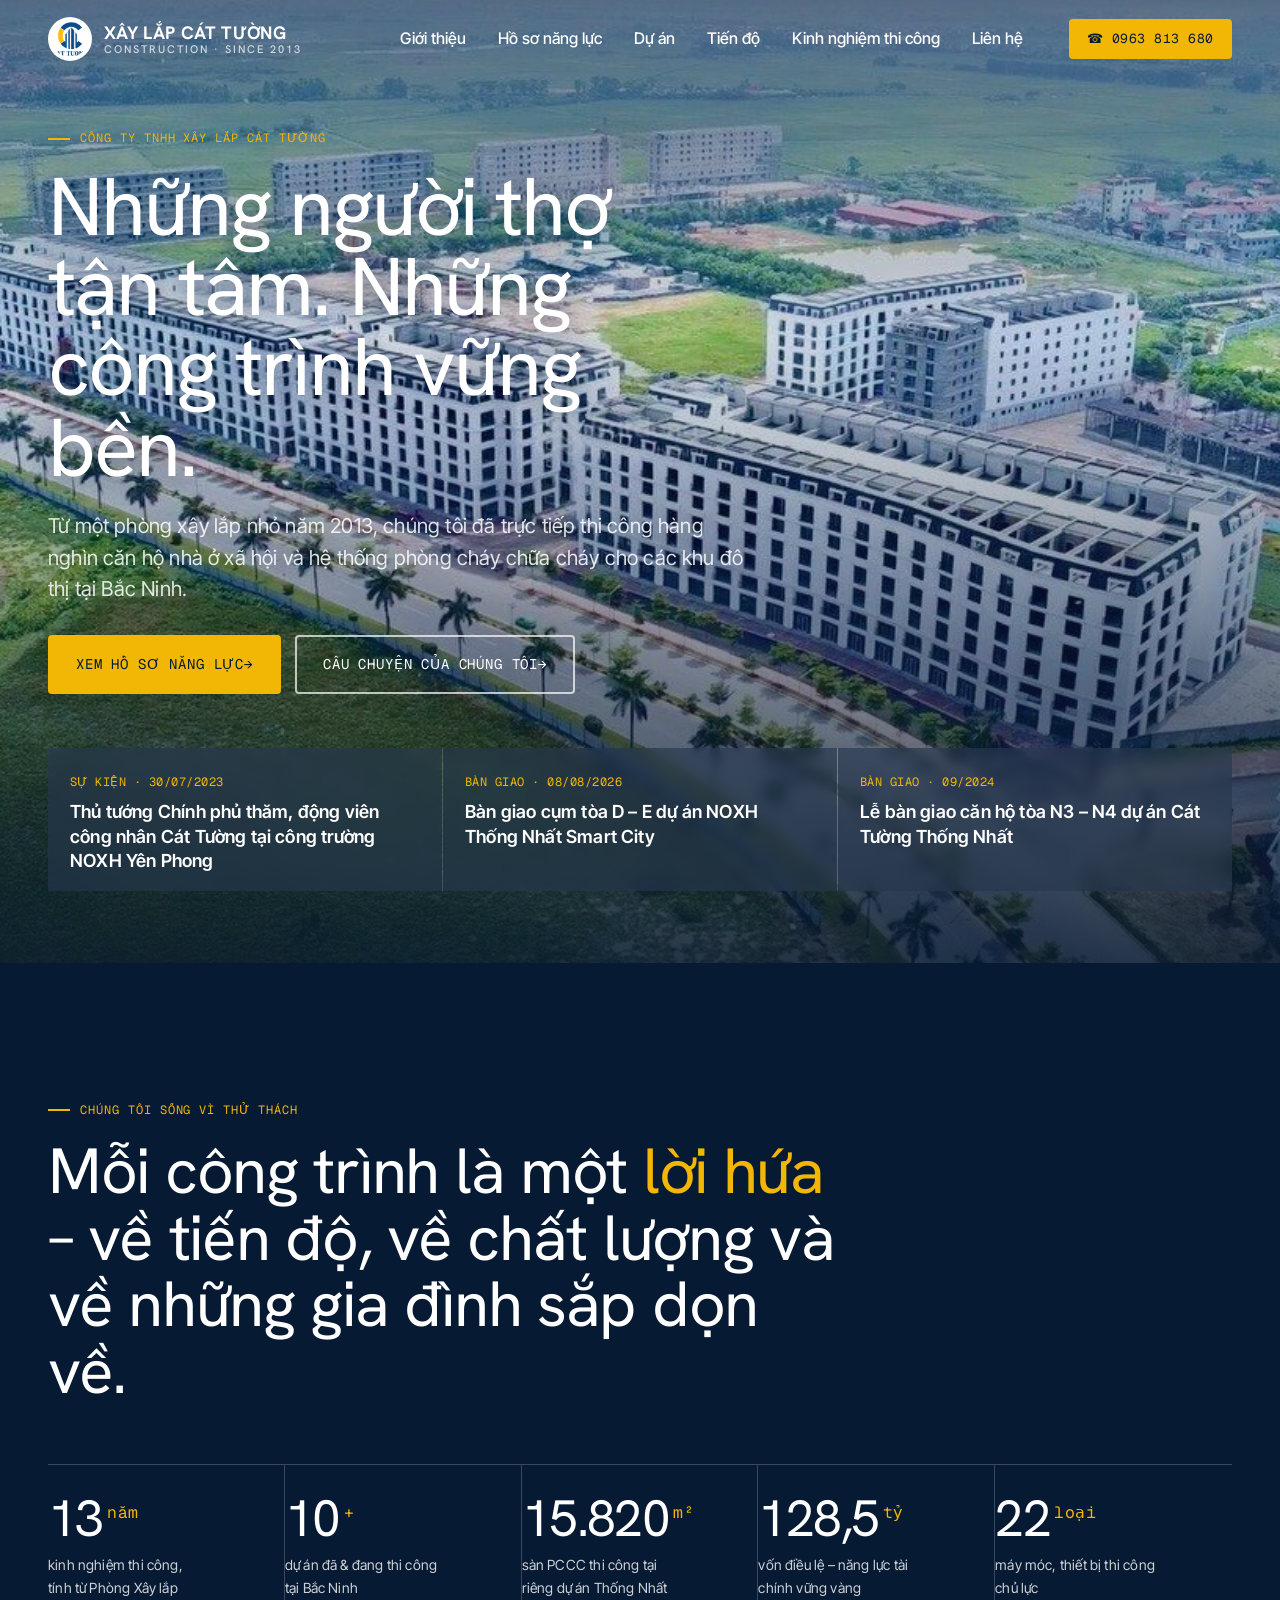
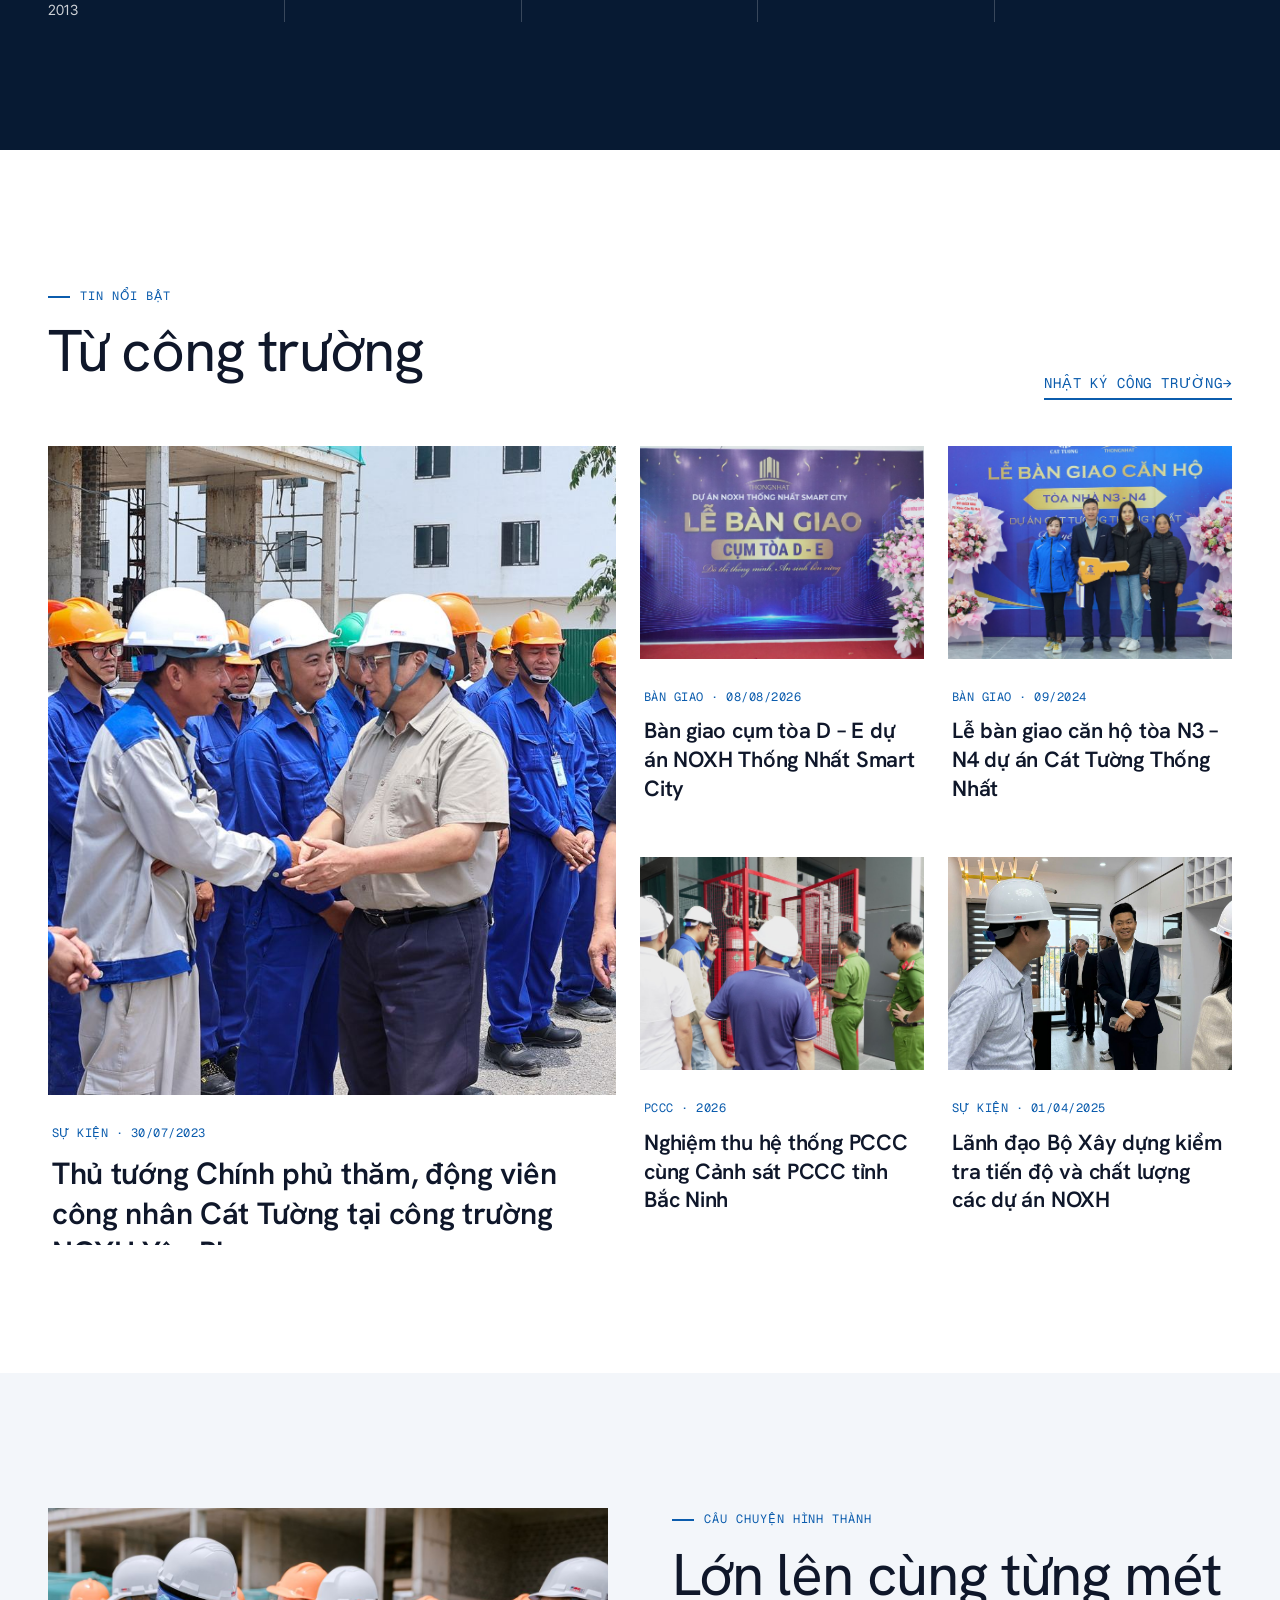
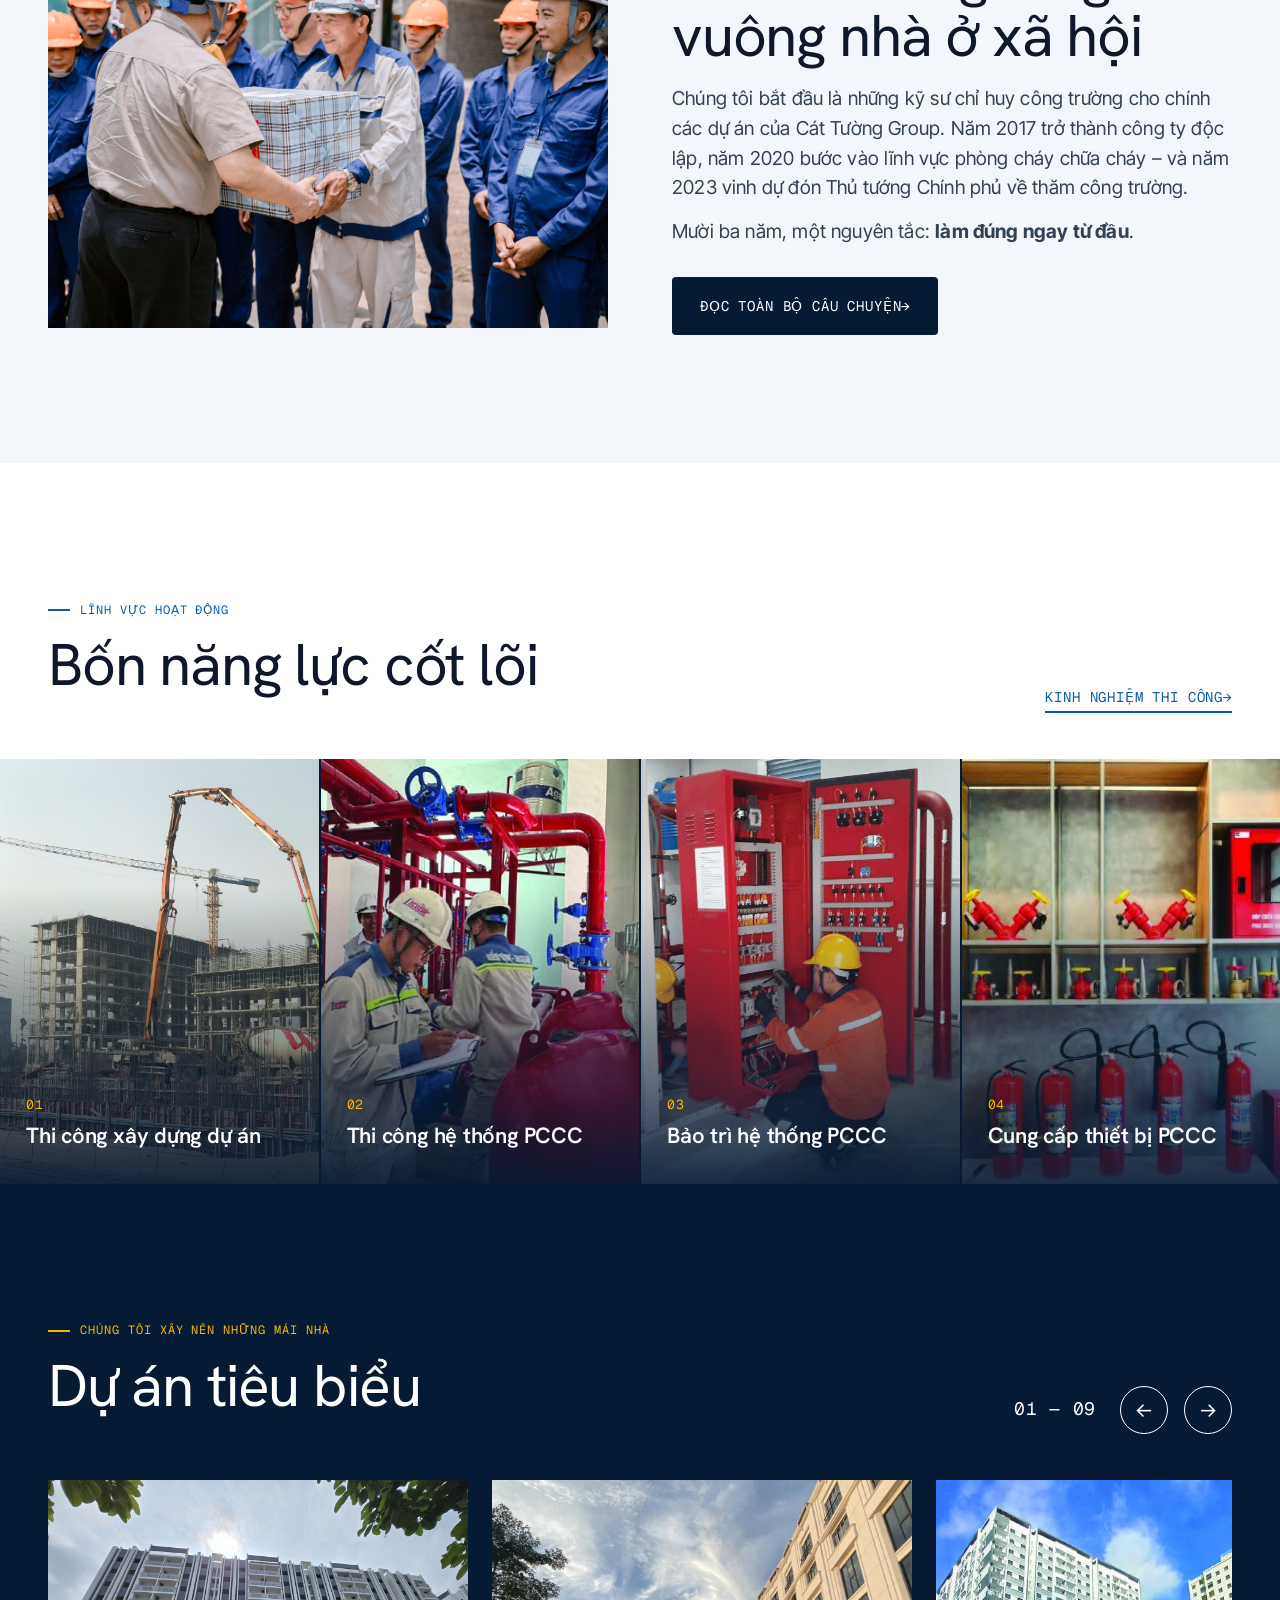
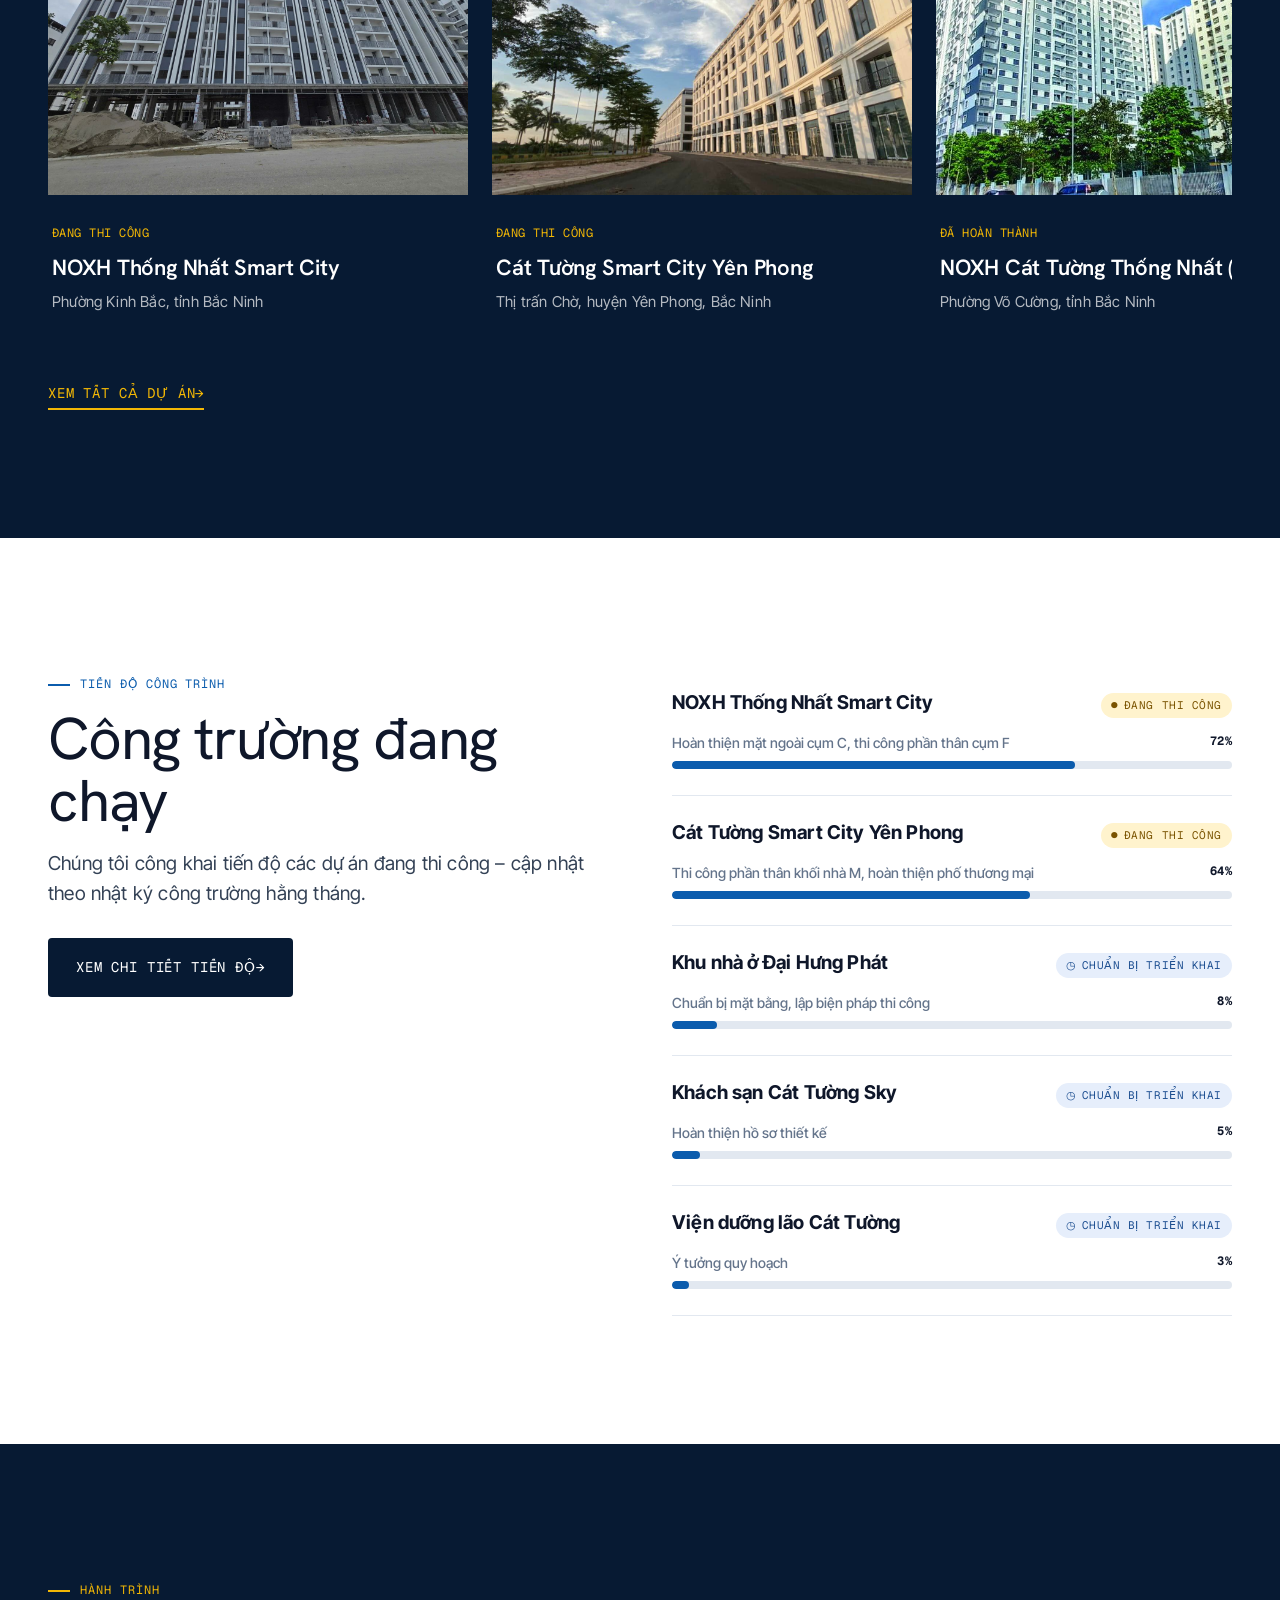
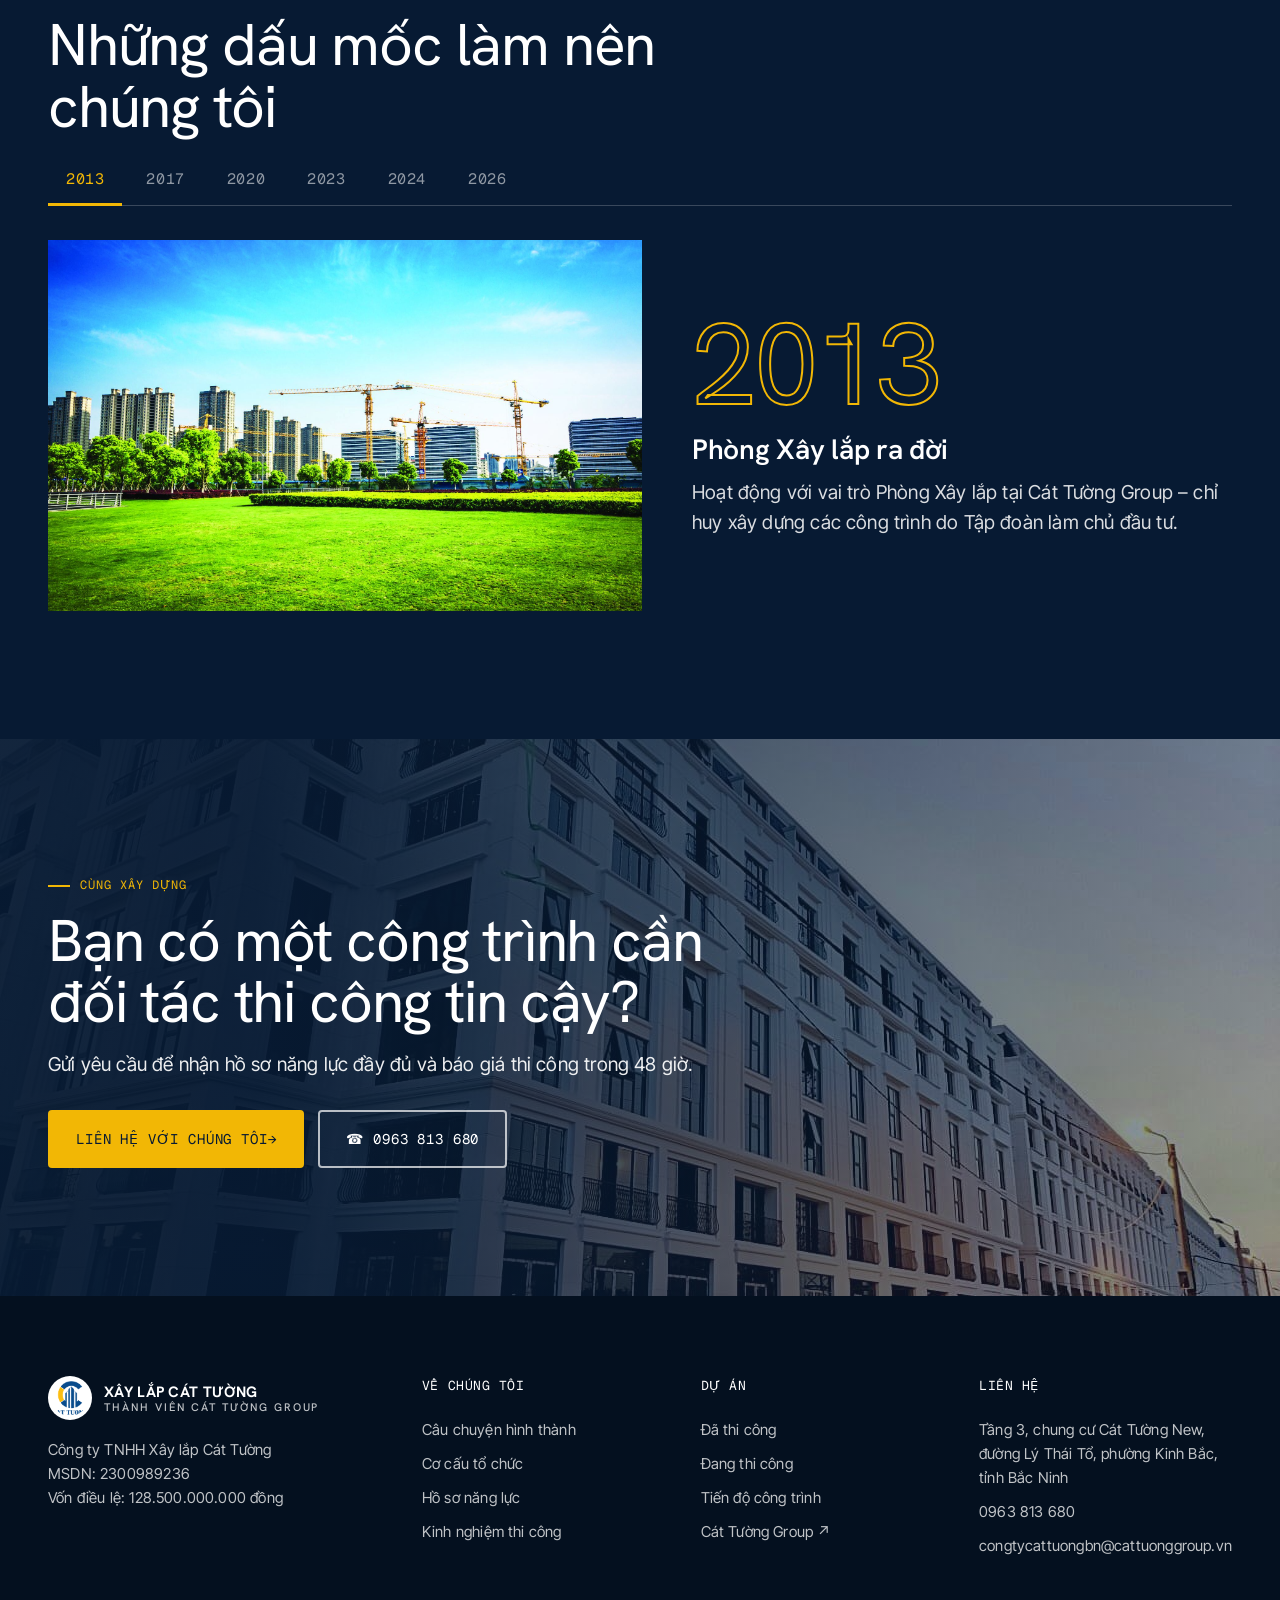
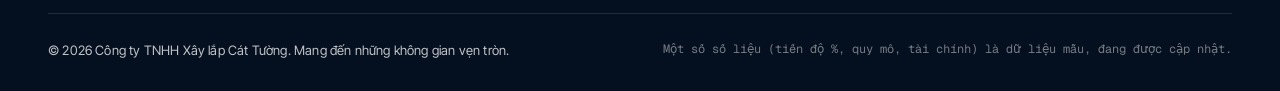
==== index.html @ c02927e8 "Đổi hệ chữ theo Bechtel: Hanken Grotesk (tiêu đề), Inter Tight (nội dung), Geist Mono (nhãn/nút) Co-" ====
<!doctype html>
<html lang="vi">
<head>
<meta charset="utf-8"><meta name="viewport" content="width=device-width,initial-scale=1">
<title>Xây lắp Cát Tường</title>
<meta name="description" content="Công ty TNHH Xây lắp Cát Tường – thi công xây dựng, lắp đặt và bảo trì hệ thống PCCC tại Bắc Ninh. Hồ sơ năng lực, dự án, tiến độ công trình.">
<link rel="icon" href="img/logo.png">
<link rel="preconnect" href="https://fonts.googleapis.com"><link rel="preconnect" href="https://fonts.gstatic.com" crossorigin>
<link href="https://fonts.googleapis.com/css2?family=Hanken+Grotesk:wght@400;500;600;700&family=Inter+Tight:ital,wght@0,400;0,500;0,600;0,700;1,400&family=Geist+Mono:wght@400;500&display=swap" rel="stylesheet">
<link rel="stylesheet" href="assets/style.css">
</head>
<body data-page="home">
<main id="main">

<!-- HERO -->
<section class="hero">
  <div class="hero-bg"><img src="img/hero.jpg" alt="Toàn cảnh dự án Cát Tường Smart City nhìn từ trên cao"></div>
  <div class="wrap hero-in">
    <span class="eyebrow">Công ty TNHH Xây lắp Cát Tường</span>
    <h1>Những người thợ tận tâm. Những công trình vững bền.</h1>
    <p class="lead">Từ một phòng xây lắp nhỏ năm 2013, chúng tôi đã trực tiếp thi công hàng nghìn căn hộ nhà ở xã hội và hệ thống phòng cháy chữa cháy cho các khu đô thị tại Bắc Ninh.</p>
    <div class="btns"><a class="btn btn-p" href="nang-luc.html"><span class="arrow">Xem hồ sơ năng lực</span></a><a class="btn btn-o" href="gioi-thieu.html#cau-chuyen"><span class="arrow">Câu chuyện của chúng tôi</span></a></div>
    <div class="hero-news" id="heroNews"></div>
  </div>
</section>

<!-- STATEMENT + STATS -->
<section class="sec dark">
  <div class="wrap">
    <span class="eyebrow">Chúng tôi sống vì thử thách</span>
    <p class="statement rv" style="margin-top:18px">Mỗi công trình là một <em>lời hứa</em> – về tiến độ, về chất lượng và về những gia đình sắp dọn về.</p>
    <div class="stats rv">
      <div class="stat"><b><span data-count="13">0</span><sup>năm</sup></b><span>kinh nghiệm thi công, tính từ Phòng Xây lắp 2013</span></div>
      <div class="stat"><b><span data-count="10">0</span><sup>+</sup></b><span>dự án đã & đang thi công tại Bắc Ninh</span></div>
      <div class="stat"><b><span data-count="15820">0</span><sup>m²</sup></b><span>sàn PCCC thi công tại riêng dự án Thống Nhất</span></div>
      <div class="stat"><b><span data-count="128.5">0</span><sup>tỷ</sup></b><span>vốn điều lệ – năng lực tài chính vững vàng</span></div>
      <div class="stat"><b><span data-count="22">0</span><sup>loại</sup></b><span>máy móc, thiết bị thi công chủ lực</span></div>
    </div>
  </div>
</section>

<!-- FEATURED POSTS -->
<section class="sec">
  <div class="wrap">
    <div class="sec-head"><div><span class="eyebrow" style="color:var(--blue)">Tin nổi bật</span><h2 class="h2">Từ công trường</h2></div><a class="link" href="tien-do.html#nhat-ky"><span class="arrow">Nhật ký công trường</span></a></div>
    <div class="posts" id="posts"></div>
  </div>
</section>

<!-- STORY TEASER -->
<section class="sec soft">
  <div class="wrap grid2">
    <div class="rv"><img src="img/ttg-2.jpg" alt="Thủ tướng Chính phủ tặng quà công nhân Cát Tường tại công trường Yên Phong" style="aspect-ratio:4/3;object-fit:cover;width:100%"></div>
    <div class="rv">
      <span class="eyebrow" style="color:var(--blue)">Câu chuyện hình thành</span>
      <h2 class="h2">Lớn lên cùng từng mét vuông nhà ở xã hội</h2>
      <p class="lead">Chúng tôi bắt đầu là những kỹ sư chỉ huy công trường cho chính các dự án của Cát Tường Group. Năm 2017 trở thành công ty độc lập, năm 2020 bước vào lĩnh vực phòng cháy chữa cháy – và năm 2023 vinh dự đón Thủ tướng Chính phủ về thăm công trường.</p>
      <p class="lead" style="margin-top:14px">Mười ba năm, một nguyên tắc: <b>làm đúng ngay từ đầu</b>.</p>
      <div class="btns"><a class="btn btn-d" href="gioi-thieu.html#cau-chuyen"><span class="arrow">Đọc toàn bộ câu chuyện</span></a></div>
    </div>
  </div>
</section>

<!-- SERVICES -->
<section class="sec" style="padding-bottom:0">
  <div class="wrap"><div class="sec-head"><div><span class="eyebrow" style="color:var(--blue)">Lĩnh vực hoạt động</span><h2 class="h2">Bốn năng lực cốt lõi</h2></div><a class="link" href="kinh-nghiem.html#linh-vuc"><span class="arrow">Kinh nghiệm thi công</span></a></div></div>
  <div class="tiles">
    <a class="tile" href="kinh-nghiem.html#linh-vuc"><img src="img/yp-ct1.jpg" alt="" loading="lazy"><div class="t"><span class="n">01</span><h3>Thi công xây dựng dự án</h3><p>Chung cư cao tầng, nhà ở xã hội, nhà liền kề, shophouse, hạ tầng kỹ thuật khu đô thị.</p></div></a>
    <a class="tile" href="kinh-nghiem.html#linh-vuc"><img src="img/pccc-bom.jpg" alt="" loading="lazy"><div class="t"><span class="n">02</span><h3>Thi công hệ thống PCCC</h3><p>Thiết kế, thẩm duyệt, thi công trạm bơm, sprinkler, báo cháy, sơn chống cháy.</p></div></a>
    <a class="tile" href="kinh-nghiem.html#linh-vuc"><img src="img/pccc-tu.jpg" alt="" loading="lazy"><div class="t"><span class="n">03</span><h3>Bảo trì hệ thống PCCC</h3><p>Bảo trì, bảo dưỡng định kỳ cho chung cư, khách sạn, hộ dân – lập biên bản sau mỗi lần kiểm tra.</p></div></a>
    <a class="tile" href="kinh-nghiem.html#linh-vuc"><img src="img/pccc-thiet-bi.jpg" alt="" loading="lazy"><div class="t"><span class="n">04</span><h3>Cung cấp thiết bị PCCC</h3><p>Bình chữa cháy, tủ vách tường, đầu báo, van, máy bơm – chính hãng, đủ kiểm định.</p></div></a>
  </div>
</section>

<!-- FEATURED PROJECTS -->
<section class="sec dark">
  <div class="wrap car">
    <div class="sec-head"><div><span class="eyebrow">Chúng tôi xây nên những mái nhà</span><h2 class="h2">Dự án tiêu biểu</h2></div>
      <div class="car-ctl"><span class="car-count"></span><button class="pv" aria-label="Trước">←</button><button class="nx" aria-label="Sau">→</button></div></div>
    <div class="car-track" id="featured"></div>
    <div style="margin-top:36px"><a class="link" href="du-an.html"><span class="arrow">Xem tất cả dự án</span></a></div>
  </div>
</section>

<!-- PROGRESS -->
<section class="sec">
  <div class="wrap grid2" style="align-items:start">
    <div class="rv">
      <span class="eyebrow" style="color:var(--blue)">Tiến độ công trình</span>
      <h2 class="h2">Công trường đang chạy</h2>
      <p class="lead">Chúng tôi công khai tiến độ các dự án đang thi công – cập nhật theo nhật ký công trường hằng tháng.</p>
      <div class="btns"><a class="btn btn-d" href="tien-do.html"><span class="arrow">Xem chi tiết tiến độ</span></a></div>
    </div>
    <div id="runList"></div>
  </div>
</section>

<!-- LEGACY TIMELINE -->
<section class="sec dark" data-tabs>
  <div class="wrap">
    <span class="eyebrow">Hành trình</span>
    <h2 class="h2">Những dấu mốc làm nên chúng tôi</h2>
    <div class="tl-years" role="tablist">
      <button class="on">2013</button><button>2017</button><button>2020</button><button>2023</button><button>2024</button><button>2026</button>
    </div>
    <div class="tl-pane on"><img src="img/hero-crane.jpg" alt="" loading="lazy"><div><div class="yr">2013</div><h3 class="h3" style="margin-top:16px">Phòng Xây lắp ra đời</h3><p class="lead">Hoạt động với vai trò Phòng Xây lắp tại Cát Tường Group – chỉ huy xây dựng các công trình do Tập đoàn làm chủ đầu tư.</p></div></div>
    <div class="tl-pane"><img src="img/new-pc.jpg" alt="" loading="lazy"><div><div class="yr">2017</div><h3 class="h3" style="margin-top:16px">Thành lập Công ty TNHH Xây lắp Cát Tường</h3><p class="lead">Trở thành pháp nhân độc lập, hoạt động mạnh mẽ trong lĩnh vực thi công, xây lắp trên địa bàn tỉnh Bắc Ninh. Công trình đầu tay: Cát Tường New.</p></div></div>
    <div class="tl-pane"><img src="img/pccc-bom2.jpg" alt="" loading="lazy"><div><div class="yr">2020</div><h3 class="h3" style="margin-top:16px">Bước vào lĩnh vực PCCC</h3><p class="lead">Chính thức thi công, lắp đặt, bảo trì hệ thống PCCC và kinh doanh thiết bị với phương châm "Đảm bảo thi công kết nối đồng bộ và đồng hành cùng khách hàng trong mọi tình huống".</p></div></div>
    <div class="tl-pane"><img src="img/ttg-1.jpg" alt="" loading="lazy"><div><div class="yr">2023</div><h3 class="h3" style="margin-top:16px">Đón Thủ tướng về thăm công trường</h3><p class="lead">Ngày 30/7/2023, Thủ tướng Phạm Minh Chính thăm dự án NOXH Cát Tường Smart City và động viên đội ngũ công nhân. Công ty tập trung nguồn lực nâng cao chất lượng thi công, bảo trì PCCC.</p></div></div>
    <div class="tl-pane"><img src="img/tn-bg.jpg" alt="" loading="lazy"><div><div class="yr">2024</div><h3 class="h3" style="margin-top:16px">Bàn giao Cát Tường Thống Nhất</h3><p class="lead">Hoàn thành 15.820 m² hệ thống PCCC, bàn giao căn hộ tòa N3 – N4 và đón Thủ tướng thăm các gia đình nhận nhà ngày 22/9/2024.</p></div></div>
    <div class="tl-pane"><img src="img/tns-bg.jpg" alt="" loading="lazy"><div><div class="yr">2026</div><h3 class="h3" style="margin-top:16px">Thống Nhất Smart City về đích cụm D – E</h3><p class="lead">Bàn giao cụm tòa D – E ngày 08/08/2026, đồng thời triển khai các dự án mới: Đại Hưng Phát, Cát Tường Sky.</p></div></div>
  </div>
</section>

<!-- CTA -->
<section class="sec cta-band">
  <img src="img/hero-dusk.jpg" alt="" loading="lazy">
  <div class="wrap">
    <span class="eyebrow">Cùng xây dựng</span>
    <h2 class="h2">Bạn có một công trình cần đối tác thi công tin cậy?</h2>
    <p class="lead">Gửi yêu cầu để nhận hồ sơ năng lực đầy đủ và báo giá thi công trong 48 giờ.</p>
    <div class="btns"><a class="btn btn-p" href="lien-he.html"><span class="arrow">Liên hệ với chúng tôi</span></a><a class="btn btn-o" href="tel:0963813680">☎ 0963 813 680</a></div>
  </div>
</section>
</main>

<script src="assets/data.js"></script>
<script src="assets/app.js"></script>
<script>
const {projects,news}=CT, I=ctImg;
document.getElementById('heroNews').innerHTML=news.slice(0,3).map(n=>`<a href="tien-do.html#nhat-ky"><small>${n.tag} · ${n.date}</small><span>${n.title}</span></a>`).join('');
document.getElementById('posts').innerHTML=news.map(n=>`<a class="card rv" href="tien-do.html#nhat-ky"><div class="ph"><img src="${I(n.img)}" alt="" loading="lazy"></div><div class="bd"><small>${n.tag} · ${n.date}</small><h3>${n.title}</h3></div></a>`).join('');
document.getElementById('featured').innerHTML=projects.slice(0,9).map(p=>{const[c,t]=ctStatus(p.status);return `<a class="card" href="du-an-chi-tiet.html?id=${p.id}"><div class="ph"><img src="${I(p.cover)}" alt="${p.name}" loading="lazy"></div><div class="bd"><small>${t}</small><h3>${p.name}</h3><p>${p.location}</p></div></a>`}).join('');
document.getElementById('runList').innerHTML=projects.filter(p=>p.status!=='done').map(p=>`<div class="rv" style="padding:22px 0;border-bottom:1px solid var(--line)"><div style="display:flex;justify-content:space-between;gap:12px;align-items:baseline"><a href="du-an-chi-tiet.html?id=${p.id}" style="font-weight:700;font-size:19px">${p.name}</a><span class="tag ${ctStatus(p.status)[0]}">${ctStatus(p.status)[1]}</span></div><div class="prog"><div class="prog-top"><span style="color:var(--muted);font-weight:500">${p.phase}</span><b>${p.progress}%</b></div><div class="bar"><i data-w="${p.progress}"></i></div></div></div>`).join('');
ctObserve();
// carousel built after data injected
document.querySelectorAll('.car').forEach(car=>car.querySelector('.car-track').dispatchEvent(new Event('scroll')));
</script>
</body>
</html>
---- assets/style.css ----
/* Cát Tường Xây lắp — giao diện tham khảo bố cục Bechtel */
:root{
  --navy:#071a33;--navy-2:#0c2a52;--blue:#0b5cad;--sky:#1d9bd1;--accent:#f2b705;
  --ink:#0f172a;--ink-2:#334155;--muted:#64748b;--line:#e2e8f0;--paper:#ffffff;--soft:#f3f6fa;
  --radius:4px;--max:1280px;--gut:clamp(16px,4vw,48px);
  --font:'Inter Tight',ui-sans-serif,system-ui,sans-serif;
  --f-head:'Hanken Grotesk',ui-sans-serif,system-ui,sans-serif;
  --f-mono:'Geist Mono',ui-monospace,SFMono-Regular,Menlo,Consolas,monospace;
}
*{box-sizing:border-box;margin:0;padding:0}
html{scroll-behavior:smooth}
body{font-family:var(--font);color:var(--ink);background:var(--paper);line-height:1.6;font-size:17px;-webkit-font-smoothing:antialiased;overflow-x:hidden}
img{max-width:100%;display:block}
a{color:inherit;text-decoration:none}
button{font:inherit;cursor:pointer;border:0;background:none;color:inherit}
.wrap{max-width:var(--max);margin:0 auto;padding:0 var(--gut)}
.skip{position:absolute;left:-999px;top:8px;background:var(--accent);padding:8px 14px;z-index:999}
.skip:focus{left:8px}

/* ---------- header ---------- */
.hdr{position:fixed;inset:0 0 auto 0;z-index:100;transition:background .3s,box-shadow .3s;color:#fff}
.hdr.solid,.hdr.light{background:var(--navy);box-shadow:0 2px 20px rgba(0,0,0,.25)}
.hdr-in{display:flex;align-items:center;gap:32px;height:78px}
.brand{display:flex;align-items:center;gap:12px;font-weight:800;letter-spacing:.02em;line-height:1.1}
.brand img{width:44px;height:44px;object-fit:contain;background:#fff;border-radius:50%;padding:4px}
.brand small{display:block;font-weight:500;font-size:11px;letter-spacing:.18em;opacity:.75;text-transform:uppercase}
.nav{display:flex;gap:4px;margin-left:auto;align-items:center}
.nav>li{list-style:none;position:relative}
.nav>li>a{display:block;padding:26px 14px;font-weight:600;font-size:15px;position:relative}
.nav>li>a::after{content:"";position:absolute;left:14px;right:14px;bottom:20px;height:2px;background:var(--accent);transform:scaleX(0);transition:transform .25s;transform-origin:left}
.nav>li:hover>a::after,.nav>li>a.on::after{transform:scaleX(1)}
.mega{position:absolute;top:100%;left:50%;transform:translateX(-50%) translateY(8px);width:560px;background:#fff;color:var(--ink);display:grid;grid-template-columns:200px 1fr;opacity:0;visibility:hidden;transition:.25s;box-shadow:0 20px 50px rgba(0,0,0,.25)}
.nav>li:hover .mega,.nav>li:focus-within .mega{opacity:1;visibility:visible;transform:translateX(-50%)}
.mega img{width:100%;height:100%;object-fit:cover;min-height:220px}
.mega ul{list-style:none;padding:22px 26px}
.mega li a{display:block;padding:8px 0;border-bottom:1px solid var(--line);font-size:15px;font-weight:500}
.mega li a:hover{color:var(--blue);padding-left:6px;transition:.2s}
.mega h4{font-size:12px;letter-spacing:.14em;text-transform:uppercase;color:var(--muted);margin-bottom:6px}
.hdr .cta{background:var(--accent);color:var(--navy);padding:10px 18px;font-weight:700;font-size:14px;border-radius:var(--radius)}
.burger{display:none;margin-left:auto;width:44px;height:44px;position:relative}
.burger span{position:absolute;left:10px;right:10px;height:2px;background:#fff;transition:.3s}
.burger span:nth-child(1){top:15px}.burger span:nth-child(2){top:21px}.burger span:nth-child(3){top:27px}
.menu-open .burger span:nth-child(1){top:21px;transform:rotate(45deg)}
.menu-open .burger span:nth-child(2){opacity:0}
.menu-open .burger span:nth-child(3){top:21px;transform:rotate(-45deg)}
@media (max-width:1040px){
  .burger{display:block}.hdr .cta{display:none}
  .nav{position:fixed;inset:78px 0 0 0;background:var(--navy);flex-direction:column;align-items:stretch;padding:12px var(--gut) 40px;overflow:auto;transform:translateX(100%);transition:transform .35s}
  .menu-open .nav{transform:none}
  .nav>li>a{padding:16px 0;font-size:20px;border-bottom:1px solid rgba(255,255,255,.12)}
  .nav>li>a::after{display:none}
  .mega{display:none}
}

/* ---------- hero ---------- */
.hero{position:relative;min-height:100svh;color:#fff;display:flex;align-items:flex-end;overflow:hidden;background:var(--navy)}
.hero-bg{position:absolute;inset:0}
.hero-bg img{width:100%;height:100%;object-fit:cover;animation:kb 26s ease-in-out infinite alternate}
@keyframes kb{from{transform:scale(1.02)}to{transform:scale(1.14) translate(-1.5%,-1%)}}
.hero::before{content:"";position:absolute;inset:0;z-index:1;background:linear-gradient(180deg,rgba(7,26,51,.55) 0%,rgba(7,26,51,.1) 35%,rgba(7,26,51,.85) 100%)}
@media (max-width:820px){.hero::before{background:linear-gradient(180deg,rgba(7,26,51,.7),rgba(7,26,51,.75) 40%,rgba(7,26,51,.95))}.cta-band::before{background:rgba(7,26,51,.85)}}
.hero-in{position:relative;z-index:2;padding-bottom:clamp(40px,8vh,90px);width:100%}
.eyebrow{font-size:13px;font-weight:700;letter-spacing:.2em;text-transform:uppercase;color:var(--accent);display:inline-flex;align-items:center;gap:10px}
.eyebrow::before{content:"";width:28px;height:2px;background:currentColor}
.hero h1{font-size:clamp(38px,6.4vw,92px);line-height:1.02;font-weight:800;letter-spacing:-.02em;max-width:15ch;margin:18px 0 22px}
.hero p.lead{font-size:clamp(17px,1.6vw,21px);max-width:58ch;opacity:.92}
.btns{display:flex;gap:14px;flex-wrap:wrap;margin-top:30px}
.btn{display:inline-flex;align-items:center;gap:10px;padding:15px 26px;font-weight:700;font-size:15px;border-radius:var(--radius);transition:.25s;border:2px solid transparent}
.btn-p{background:var(--accent);color:var(--navy)}
.btn-p:hover{background:#fff}
.btn-o{border-color:rgba(255,255,255,.7);color:#fff}
.btn-o:hover{background:#fff;color:var(--navy)}
.btn-d{background:var(--navy);color:#fff}
.btn-d:hover{background:var(--blue)}
.arrow::after{content:"→";transition:transform .25s}
.btn:hover .arrow::after,a:hover>.arrow::after{transform:translateX(4px)}
.hero-news{display:grid;grid-template-columns:repeat(3,1fr);gap:1px;margin-top:clamp(36px,6vh,70px);background:rgba(255,255,255,.18)}
.hero-news a{background:rgba(7,26,51,.55);backdrop-filter:blur(6px);padding:18px 22px;display:block;transition:.25s}
.hero-news a:hover{background:rgba(11,92,173,.85)}
.hero-news small{font-size:12px;letter-spacing:.12em;text-transform:uppercase;color:var(--accent);font-weight:700}
.hero-news span{display:block;font-weight:600;margin-top:6px;line-height:1.35}
@media (max-width:820px){.hero-news{grid-template-columns:1fr}.hero-news a:nth-child(n+2){display:none}}

/* page hero (inner pages) */
.phero{position:relative;color:#fff;min-height:62vh;display:flex;align-items:flex-end;background:var(--navy);overflow:hidden}
.phero img{position:absolute;inset:0;width:100%;height:100%;object-fit:cover}
.phero::before{content:"";position:absolute;inset:0;z-index:1;background:linear-gradient(180deg,rgba(7,26,51,.5),rgba(7,26,51,.15) 40%,rgba(7,26,51,.9))}
.phero .wrap{position:relative;z-index:2;padding-top:120px;padding-bottom:56px;width:100%}
.phero h1{font-size:clamp(36px,5.4vw,76px);line-height:1.05;font-weight:800;letter-spacing:-.02em;margin:14px 0;max-width:18ch}
.phero p{max-width:62ch;font-size:clamp(16px,1.4vw,19px);opacity:.9}
.crumbs{font-size:13px;opacity:.8;margin-bottom:6px}.crumbs a:hover{text-decoration:underline}

/* ---------- sections ---------- */
.sec{padding:clamp(64px,10vw,130px) 0}
.sec.soft{background:var(--soft)}
.sec.dark{background:var(--navy);color:#fff}
.sec.blue{background:var(--blue);color:#fff}
.h2{font-size:clamp(30px,4vw,56px);line-height:1.08;font-weight:800;letter-spacing:-.02em;margin:14px 0 18px;max-width:20ch}
.h3{font-size:clamp(22px,2.2vw,30px);font-weight:700;line-height:1.2;margin-bottom:12px}
.lead{font-size:clamp(17px,1.5vw,20px);color:var(--ink-2);max-width:65ch}
.dark .lead,.blue .lead{color:rgba(255,255,255,.85)}
.sec-head{display:flex;justify-content:space-between;align-items:flex-end;gap:30px;margin-bottom:46px;flex-wrap:wrap}
.link{font-weight:700;color:var(--blue);display:inline-flex;gap:8px;align-items:center;border-bottom:2px solid currentColor;padding-bottom:3px}
.dark .link,.blue .link{color:var(--accent)}
.grid2{display:grid;grid-template-columns:1fr 1fr;gap:clamp(30px,5vw,80px);align-items:center}
.grid3{display:grid;grid-template-columns:repeat(3,1fr);gap:28px}
.grid4{display:grid;grid-template-columns:repeat(4,1fr);gap:24px}
@media (max-width:900px){.grid2,.grid3{grid-template-columns:1fr}.grid4{grid-template-columns:1fr 1fr}}
@media (max-width:520px){.grid4{grid-template-columns:1fr}}

/* statement band */
.statement{font-size:clamp(28px,4.4vw,64px);font-weight:800;line-height:1.08;letter-spacing:-.02em;max-width:22ch}
.statement em{font-style:normal;color:var(--accent)}

/* stats */
.stats{display:grid;grid-template-columns:repeat(5,1fr);border-top:1px solid rgba(255,255,255,.2);margin-top:60px}
.stat{padding:28px 20px 0 0;border-right:1px solid rgba(255,255,255,.2)}
.stat:last-child{border-right:0}
.stat b{display:block;font-size:clamp(34px,4vw,58px);font-weight:800;line-height:1;letter-spacing:-.02em}
.stat b sup{font-size:.45em;color:var(--accent);margin-left:2px}
.stat>span{display:block;margin-top:10px;font-size:14px;opacity:.8;max-width:20ch}
.sec:not(.dark):not(.blue) .stats{border-color:var(--line)}
.sec:not(.dark):not(.blue) .stat{border-color:var(--line)}
@media (max-width:900px){.stats{grid-template-columns:1fr 1fr}.stat{border-right:0;border-bottom:1px solid rgba(255,255,255,.15);padding-bottom:22px}}

/* cards */
.card{display:block;background:#fff;position:relative;overflow:hidden;group:1}
.card .ph{aspect-ratio:4/3;overflow:hidden;background:#dfe6ee}
.card .ph img{width:100%;height:100%;object-fit:cover;transition:transform .7s}
.card:hover .ph img{transform:scale(1.06)}
.card .bd{padding:22px 4px}
.card small{font-size:12px;letter-spacing:.14em;text-transform:uppercase;color:var(--blue);font-weight:700}
.card h3{font-size:20px;line-height:1.3;margin:8px 0;font-weight:700}
.card p{color:var(--muted);font-size:15px}
.tag{display:inline-block;font-size:12px;font-weight:700;padding:4px 10px;border-radius:999px;background:var(--soft);color:var(--ink-2)}
.tag.done{background:#e3f1ea;color:#146c43}
.tag.run{background:#fff3cd;color:#7a5300}
.tag.plan{background:#e6eefb;color:#1d4f91}
.tag::before{margin-right:5px}
.tag.done::before{content:"✓"}.tag.run::before{content:"●"}.tag.plan::before{content:"◷"}

/* featured posts (bechtel style) */
.posts{display:grid;grid-template-columns:2fr 1fr 1fr;grid-template-rows:auto auto;gap:24px}
.posts .card:first-child{grid-row:span 2}
.posts .card:first-child .ph{aspect-ratio:auto;height:calc(100% - 150px);min-height:340px}
.posts .card:first-child h3{font-size:clamp(22px,2.4vw,32px)}
@media (max-width:900px){.posts{grid-template-columns:1fr}.posts .card:first-child{grid-row:auto}.posts .card:first-child .ph{height:auto;aspect-ratio:4/3;min-height:0}}

/* services tiles */
.tiles{display:grid;grid-template-columns:repeat(4,1fr);gap:2px;background:var(--navy)}
.tile{position:relative;aspect-ratio:3/4;overflow:hidden;color:#fff;display:flex;align-items:flex-end}
.tile img{position:absolute;inset:0;width:100%;height:100%;object-fit:cover;transition:transform .8s}
.tile::before{content:"";position:absolute;inset:0;z-index:1;background:linear-gradient(180deg,transparent 30%,rgba(7,26,51,.92))}
.tile:hover img{transform:scale(1.08)}
.tile .t{position:relative;z-index:2;padding:26px}
.tile .n{font-size:13px;color:var(--accent);font-weight:700;letter-spacing:.14em}
.tile h3{font-size:22px;line-height:1.2;margin:6px 0 8px}
.tile p{font-size:14px;opacity:0;max-height:0;transition:.4s;overflow:hidden}
.tile:hover p{opacity:.9;max-height:120px}
@media (max-width:900px){.tiles{grid-template-columns:1fr 1fr}.tile p{opacity:.9;max-height:none}}
@media (max-width:520px){.tiles{grid-template-columns:1fr}.tile{aspect-ratio:4/3}}

/* carousel */
.car{position:relative}
.car-track{display:flex;gap:24px;overflow-x:auto;scroll-snap-type:x mandatory;scrollbar-width:none;padding-bottom:6px}
.car-track::-webkit-scrollbar{display:none}
.car-track>*{flex:0 0 min(420px,82vw);scroll-snap-align:start}
.car-ctl{display:flex;align-items:center;gap:16px}
.car-ctl button{width:48px;height:48px;border:1px solid currentColor;border-radius:50%;font-size:20px;transition:.2s}
.car-ctl button:hover{background:var(--accent);border-color:var(--accent);color:var(--navy)}
.car-count{font-variant-numeric:tabular-nums;font-weight:700;letter-spacing:.06em;min-width:90px}
.dark .card{background:transparent;color:#fff}
.dark .card p{color:rgba(255,255,255,.7)}
.dark .card small{color:var(--accent)}

/* timeline (legacy) */
.tl-years{display:flex;gap:6px;flex-wrap:wrap;margin-bottom:34px;border-bottom:1px solid rgba(255,255,255,.2)}
.tl-years button{padding:12px 18px;font-weight:700;font-size:18px;opacity:.55;border-bottom:3px solid transparent;margin-bottom:-1px}
.tl-years button.on{opacity:1;border-color:var(--accent);color:var(--accent)}
.tl-pane{display:none;grid-template-columns:1.1fr 1fr;gap:50px;align-items:center}
.tl-pane.on{display:grid;animation:fade .5s}
.tl-pane img{width:100%;aspect-ratio:16/10;object-fit:cover}
.tl-pane .yr{font-size:clamp(60px,9vw,130px);font-weight:800;line-height:.9;color:transparent;-webkit-text-stroke:2px var(--accent)}
@keyframes fade{from{opacity:0;transform:translateY(12px)}to{opacity:1;transform:none}}
@media (max-width:900px){.tl-pane{grid-template-columns:1fr;gap:24px}}

/* progress */
.prog{margin:14px 0 4px}
.prog-top{display:flex;justify-content:space-between;font-size:14px;font-weight:600;margin-bottom:6px}
.prog-top b{font-variant-numeric:tabular-nums}
.bar{height:8px;background:var(--line);border-radius:4px;overflow:hidden}
.bar i{display:block;height:100%;width:0;background:var(--blue);border-radius:4px;transition:width 1.4s cubic-bezier(.2,.8,.2,1)}
.dark .bar{background:rgba(255,255,255,.18)}.dark .bar i{background:var(--accent)}
.pcard{display:grid;grid-template-columns:300px 1fr;gap:0;background:#fff;border:1px solid var(--line);margin-bottom:26px;overflow:hidden}
.pcard>img{width:100%;height:100%;object-fit:cover;min-height:240px}
.pcard .bd{padding:26px 30px}
@media (max-width:760px){.pcard{grid-template-columns:1fr}}

/* story chapters */
.chap{display:grid;grid-template-columns:220px 1fr;gap:clamp(24px,5vw,70px);padding:clamp(50px,7vw,90px) 0;border-top:1px solid var(--line)}
.chap .side{position:sticky;top:110px;align-self:start}
.chap .side .yr{font-size:clamp(54px,6vw,88px);font-weight:800;line-height:.9;color:var(--blue);letter-spacing:-.03em}
.chap .side .no{font-size:13px;font-weight:700;letter-spacing:.18em;text-transform:uppercase;color:var(--muted)}
.chap h2{font-size:clamp(26px,3vw,42px);line-height:1.15;font-weight:800;letter-spacing:-.01em;margin-bottom:20px}
.chap p{color:var(--ink-2);margin-bottom:16px;max-width:68ch}
.chap .dropcap::first-letter{float:left;font-size:4.2em;line-height:.85;font-weight:800;color:var(--blue);margin:6px 12px 0 0}
.chap figure{margin:30px 0}
.chap figure img{width:100%;max-height:560px;object-fit:cover}
.chap figcaption{font-size:14px;color:var(--muted);margin-top:10px;padding-left:12px;border-left:3px solid var(--accent)}
.duo{display:grid;grid-template-columns:1fr 1fr;gap:12px}
.duo img{aspect-ratio:4/3;object-fit:cover;width:100%}
blockquote.q{font-size:clamp(20px,2.2vw,28px);font-weight:600;line-height:1.4;border-left:4px solid var(--accent);padding:6px 0 6px 24px;margin:28px 0;color:var(--navy)}
blockquote.q cite{display:block;font-size:14px;font-style:normal;color:var(--muted);margin-top:10px;font-weight:500}
@media (max-width:820px){.chap{grid-template-columns:1fr}.chap .side{position:static}.duo{grid-template-columns:1fr}}

/* org chart */
.org{display:flex;flex-direction:column;align-items:center;gap:0}
.org .node{background:#fff;border:1px solid var(--line);border-top:4px solid var(--blue);padding:16px 18px;text-align:center;max-width:300px;box-shadow:0 6px 18px rgba(15,23,42,.06)}
.org .node b{display:block;font-size:15px;letter-spacing:.04em;text-transform:uppercase}
.org .node span{display:block;font-size:13px;color:var(--muted);margin-top:6px;line-height:1.45}
.org .node.top{border-top-color:var(--accent);background:var(--navy);color:#fff}
.org .node.top span{color:rgba(255,255,255,.75)}
.org .vl{width:2px;height:28px;background:var(--line)}
.org .row{display:grid;grid-template-columns:repeat(4,1fr);gap:16px;position:relative;padding-top:28px;width:100%}
.org .row::before{content:"";position:absolute;top:0;left:12.5%;right:12.5%;height:2px;background:var(--line)}
.org .row .node{max-width:none;position:relative}
.org .row .node::before{content:"";position:absolute;top:-30px;left:50%;width:2px;height:26px;background:var(--line)}
.org .row2{grid-template-columns:repeat(2,1fr);max-width:560px}
.org .row2::before{left:25%;right:25%}
@media (max-width:820px){.org .row{grid-template-columns:1fr 1fr}.org .row::before{display:none}.org .row .node::before{display:none}}

/* tables */
.tbl-wrap{overflow-x:auto;border:1px solid var(--line);background:#fff}
table.tbl{width:100%;border-collapse:collapse;font-size:15px;min-width:720px}
.tbl th{background:var(--navy);color:#fff;text-align:left;font-weight:600;padding:14px 16px;font-size:13px;letter-spacing:.04em;text-transform:uppercase;position:sticky;top:0}
.tbl td{padding:13px 16px;border-bottom:1px solid var(--line);vertical-align:top}
.tbl tr:nth-child(even) td{background:#fafbfd}
.tbl tr:hover td{background:#eef5fc}
.tbl .num{text-align:right;font-variant-numeric:tabular-nums}

/* tabs / subnav */
.subnav{position:sticky;top:78px;z-index:50;background:#fff;border-bottom:1px solid var(--line)}
.subnav .wrap{display:flex;gap:4px;overflow-x:auto;scrollbar-width:none}
.subnav a{padding:18px 16px;font-weight:600;font-size:15px;white-space:nowrap;color:var(--muted);border-bottom:3px solid transparent}
.subnav a.on,.subnav a:hover{color:var(--navy);border-color:var(--accent)}

/* docs */
.docs{display:grid;grid-template-columns:repeat(4,1fr);gap:20px}
.doc{background:#fff;border:1px solid var(--line);padding:14px;cursor:zoom-in;transition:.25s}
.doc:hover{box-shadow:0 14px 30px rgba(15,23,42,.12);transform:translateY(-4px)}
.doc img{aspect-ratio:3/4;object-fit:cover;object-position:top;width:100%;background:#f6f6f6}
.doc b{display:block;font-size:15px;margin-top:12px;line-height:1.35}
.doc span{font-size:13px;color:var(--muted)}
@media (max-width:900px){.docs{grid-template-columns:1fr 1fr}}

/* filter chips */
.chips{display:flex;gap:10px;flex-wrap:wrap;margin-bottom:36px}
.chip{padding:10px 18px;border:1px solid var(--line);border-radius:999px;font-weight:600;font-size:14px;background:#fff;transition:.2s}
.chip.on,.chip:hover{background:var(--navy);color:#fff;border-color:var(--navy)}
.chip i{font-style:normal;opacity:.6;margin-left:6px}

/* steps */
.steps{counter-reset:s;display:grid;grid-template-columns:repeat(4,1fr);gap:2px;background:var(--line);border:1px solid var(--line)}
.step{background:#fff;padding:28px 24px;position:relative;counter-increment:s}
.step::before{content:counter(s,decimal-leading-zero);font-size:44px;font-weight:800;color:var(--soft);-webkit-text-stroke:1px var(--blue);line-height:1;display:block;margin-bottom:14px}
.step h3{font-size:18px;margin-bottom:8px}
.step p{font-size:14px;color:var(--muted)}
@media (max-width:900px){.steps{grid-template-columns:1fr 1fr}}
@media (max-width:520px){.steps{grid-template-columns:1fr}}

/* milestone timeline (progress) */
.ms{list-style:none;position:relative;margin-top:18px}
.ms li{position:relative;padding:0 0 18px 30px;font-size:15px}
.ms li::before{content:"";position:absolute;left:6px;top:8px;bottom:-8px;width:2px;background:var(--line)}
.ms li:last-child::before{display:none}
.ms li::after{content:"";position:absolute;left:0;top:4px;width:14px;height:14px;border-radius:50%;background:#fff;border:2px solid var(--line)}
.ms li.d::after{background:var(--blue);border-color:var(--blue)}
.ms li.c::after{background:var(--accent);border-color:var(--accent);box-shadow:0 0 0 5px rgba(242,183,5,.25)}
.ms li b{display:block;font-size:13px;color:var(--muted);font-weight:600}
.ms li.c b{color:#7a5300}

/* gallery + lightbox */
.gal{display:grid;grid-template-columns:repeat(4,1fr);gap:8px}
.gal a{display:block;aspect-ratio:1;overflow:hidden;cursor:zoom-in}
.gal a img{width:100%;height:100%;object-fit:cover;transition:transform .5s}
.gal a:hover img{transform:scale(1.07)}
.gal a.w{grid-column:span 2;grid-row:span 2}
@media (max-width:700px){.gal{grid-template-columns:1fr 1fr}}
.lb{position:fixed;inset:0;background:rgba(3,10,20,.94);z-index:300;display:none;align-items:center;justify-content:center;padding:60px 16px}
.lb.on{display:flex}
.lb img{max-width:100%;max-height:100%;object-fit:contain}
.lb p{position:absolute;bottom:18px;left:0;right:0;text-align:center;color:#fff;font-size:15px;padding:0 16px}
.lb button{position:absolute;color:#fff;font-size:34px;width:56px;height:56px}
.lb .x{top:10px;right:10px}.lb .pv{left:6px;top:50%;transform:translateY(-50%)}.lb .nx{right:6px;top:50%;transform:translateY(-50%)}

/* facts */
.facts{display:grid;grid-template-columns:1fr 1fr;border-top:1px solid var(--line)}
.facts div{padding:16px 0;border-bottom:1px solid var(--line);padding-right:16px}
.facts dt{font-size:12px;letter-spacing:.12em;text-transform:uppercase;color:var(--muted);font-weight:700}
.facts dd{font-weight:600;margin-top:4px}

/* accordion */
.acc details{border-bottom:1px solid var(--line)}
.acc summary{list-style:none;padding:22px 40px 22px 0;font-weight:700;font-size:18px;cursor:pointer;position:relative}
.acc summary::-webkit-details-marker{display:none}
.acc summary::after{content:"+";position:absolute;right:6px;top:16px;font-size:28px;font-weight:400;color:var(--blue);transition:.3s}
.acc details[open] summary::after{transform:rotate(45deg)}
.acc details p{padding:0 0 22px;color:var(--ink-2);max-width:75ch}

/* form */
.form{display:grid;grid-template-columns:1fr 1fr;gap:16px}
.form .f{display:flex;flex-direction:column;gap:6px}
.form .f.full{grid-column:1/-1}
.form label{font-size:13px;font-weight:700;letter-spacing:.06em;text-transform:uppercase;color:var(--muted)}
.form input,.form select,.form textarea{font:inherit;padding:14px 16px;border:1px solid var(--line);border-radius:var(--radius);background:#fff;color:var(--ink)}
.form input:focus,.form select:focus,.form textarea:focus{outline:2px solid var(--blue);border-color:var(--blue)}
@media (max-width:640px){.form{grid-template-columns:1fr}}

/* footer */
.ftr{background:#04101f;color:rgba(255,255,255,.75);padding:80px 0 30px;font-size:15px}
.ftr-top{display:grid;grid-template-columns:1.4fr 1fr 1fr 1fr;gap:40px;padding-bottom:50px;border-bottom:1px solid rgba(255,255,255,.12)}
.ftr h4{color:#fff;font-size:13px;letter-spacing:.16em;text-transform:uppercase;margin-bottom:16px}
.ftr ul{list-style:none}.ftr li{padding:5px 0}
.ftr a:hover{color:var(--accent)}
.ftr .brand{color:#fff;margin-bottom:18px}
.ftr-bot{display:flex;justify-content:space-between;gap:20px;flex-wrap:wrap;padding-top:26px;font-size:13px}
.note{font-size:12px;opacity:.6}
@media (max-width:900px){.ftr-top{grid-template-columns:1fr 1fr}}
@media (max-width:520px){.ftr-top{grid-template-columns:1fr}}

/* reveal */
.rv{opacity:0;transform:translateY(28px);transition:opacity .8s ease,transform .8s ease}
.rv.in{opacity:1;transform:none}
@media (prefers-reduced-motion:reduce){.rv{opacity:1;transform:none;transition:none}.hero-bg img{animation:none}html{scroll-behavior:auto}}

/* ---------- giao diện điện thoại ---------- */
.sub-t,.mbar{display:none}
@media (max-width:1040px){
  .nav>li{display:flex;flex-wrap:wrap;align-items:center}
  .nav>li>a{flex:1}
  .sub-t{display:block;width:48px;height:48px;font-size:26px;color:var(--accent);border-bottom:1px solid rgba(255,255,255,.12)}
  .nav>li.open .mega{display:block;position:static;transform:none;opacity:1;visibility:visible;width:100%;background:transparent;box-shadow:none;color:#fff}
  .nav>li.open .mega img,.nav>li.open .mega h4{display:none}
  .nav>li.open .mega ul{padding:4px 0 10px 14px}
  .nav>li.open .mega li a{border-color:rgba(255,255,255,.08);color:rgba(255,255,255,.85);padding:12px 0}
  .menu-open{overflow:hidden}
}
@media (max-width:760px){
  body{font-size:16px;padding-bottom:64px}
  .hdr-in{height:64px;gap:12px}
  .nav{top:64px}
  .brand img{width:38px;height:38px}
  .brand{font-size:15px}
  .subnav{top:64px}
  .subnav a{padding:14px 12px;font-size:14px}
  .mbar{display:grid;grid-template-columns:repeat(4,1fr);position:fixed;left:0;right:0;bottom:0;z-index:150;background:#fff;border-top:1px solid var(--line);box-shadow:0 -6px 20px rgba(15,23,42,.1);padding-bottom:env(safe-area-inset-bottom)}
  .mbar a{display:flex;flex-direction:column;align-items:center;justify-content:center;gap:2px;height:60px;font-size:12px;font-weight:600;color:var(--ink-2)}
  .mbar a span{font-size:19px;line-height:1}
  .mbar a.hi{background:var(--accent);color:var(--navy)}
  .lb{z-index:400}
  .hero{min-height:92svh}
  .hero h1{font-size:clamp(34px,10vw,44px);max-width:none}
  .hero .btns .btn{flex:1;justify-content:center}
  .phero{min-height:56svh}
  .phero .wrap{padding-top:96px;padding-bottom:36px}
  .phero h1{font-size:clamp(30px,8.6vw,40px)}
  .sec{padding:56px 0}
  .sec-head{margin-bottom:28px}
  .h2{font-size:clamp(26px,7.4vw,34px)}
  .statement{font-size:clamp(24px,7vw,32px)}
  .stats{margin-top:36px}
  .stat b{font-size:34px}
  .btn{padding:14px 20px}
  .card .bd{padding:16px 2px}
  .grid3,.grid4{gap:20px}
  /* các khối dùng style inline cần ép về 1 cột */
  .chap{grid-template-columns:1fr !important;padding:36px 0 !important;gap:14px}
  .chap .side{position:static}
  .chap .side .yr{font-size:52px}
  .gal{grid-template-columns:1fr 1fr !important}
  .gal a{aspect-ratio:1 !important}
  .gal a.w{grid-column:span 2;grid-row:auto;aspect-ratio:4/3 !important}
  .pcard .bd{padding:20px}
  .pcard>img{min-height:0;aspect-ratio:16/9}
  .ms[style*="grid"]{display:block !important}
  .facts{grid-template-columns:1fr}
  .tl-years{flex-wrap:nowrap;overflow-x:auto;scrollbar-width:none}
  .tl-years button{padding:10px 14px;font-size:16px}
  .car-ctl button{width:42px;height:42px}
  .posts .card:first-child h3{font-size:22px}
  .docs{gap:12px}
  .doc{padding:8px}.doc b{font-size:13px}.doc span{display:none}
  .org .node{padding:12px}
  .org .row{grid-template-columns:1fr;gap:10px;padding-top:14px}
  .org .row2{max-width:none}
  .steps .step{padding:22px 20px}
  .acc summary{font-size:16px;padding:18px 36px 18px 0}
  /* bảng thành thẻ */
  .tbl-wrap{border:0;background:transparent;overflow:visible}
  table.tbl{min-width:0}
  .tbl thead{display:none}
  .tbl,.tbl tbody,.tbl tr,.tbl td{display:block;width:100%}
  .tbl tr{background:#fff;border:1px solid var(--line);border-left:4px solid var(--blue);margin-bottom:12px;padding:10px 14px}
  .tbl tr:nth-child(even) td,.tbl tr:hover td{background:transparent}
  .tbl td{border:0;padding:5px 0;display:grid;grid-template-columns:42% 1fr;gap:10px;text-align:left !important;font-size:14px}
  .tbl td::before{content:attr(data-l);font-size:11px;font-weight:700;letter-spacing:.06em;text-transform:uppercase;color:var(--muted);padding-top:2px}
  .tbl td.stt{display:none}
  .tbl td.tt{grid-template-columns:1fr;font-size:16px;padding-bottom:8px;border-bottom:1px solid var(--line);margin-bottom:4px}
  .tbl td.tt::before{display:none}
  .ftr{padding:56px 0 24px}
  .ftr-top{gap:28px}
}
.cta-band{position:relative;color:#fff;overflow:hidden}
.cta-band img{position:absolute;inset:0;width:100%;height:100%;object-fit:cover}
.cta-band::before{content:"";position:absolute;inset:0;background:linear-gradient(90deg,rgba(7,26,51,.95) 20%,rgba(7,26,51,.4));z-index:1}
.cta-band .wrap{position:relative;z-index:2}
.badge-sample{display:inline-block;font-size:12px;font-weight:700;background:#fff3cd;color:#7a5300;padding:3px 10px;border-radius:999px;vertical-align:middle}
.pill-list{display:flex;flex-wrap:wrap;gap:8px;margin-top:14px}
.pill-list span{font-size:13px;padding:6px 12px;border:1px solid var(--line);border-radius:999px;background:#fff}
.icon-row{display:grid;grid-template-columns:repeat(3,1fr);gap:30px}
.icon-row .ic{width:52px;height:52px;border-radius:50%;background:var(--soft);display:grid;place-items:center;font-size:24px;margin-bottom:16px}
.dark .icon-row .ic{background:rgba(255,255,255,.08)}
.icon-row h3{font-size:19px;margin-bottom:8px}
.icon-row p{font-size:15px;color:var(--muted)}
.dark .icon-row p{color:rgba(255,255,255,.7)}
@media (max-width:820px){.icon-row{grid-template-columns:1fr}}

/* ---------- typography theo hệ chữ Bechtel ----------
   Apfel Grotezk → Hanken Grotesk (tiêu đề), Neue Haas Grotesk Display → Inter Tight (nội dung),
   Necto Mono → Geist Mono (nhãn, nút). Font gốc không có dấu tiếng Việt nên dùng font tương đương. */
body{font-size:18px;letter-spacing:.01em}
.hero h1,.phero h1,.h2,.statement,.chap h2,.h3,.stat b,.tl-pane .yr,.chap .side .yr,.card h3,.tile h3,.brand,.org .node b,.step h3,.icon-row h3,.acc summary,blockquote.q,.dropcap::first-letter{font-family:var(--f-head)}
.hero h1{font-weight:400;font-size:clamp(42px,7.6vw,120px);line-height:.98;letter-spacing:-.025em;max-width:13ch}
.phero h1{font-weight:400;font-size:clamp(40px,6.4vw,96px);line-height:1;letter-spacing:-.025em}
.h2,.statement{font-weight:400;letter-spacing:-.02em;line-height:1.04}
.h2{font-size:clamp(34px,4.6vw,68px)}
.statement{font-size:clamp(32px,5vw,76px)}
.statement em{font-style:normal}
.chap h2{font-weight:500;letter-spacing:-.015em}
.h3,.card h3,.tile h3,.step h3,.icon-row h3{font-weight:600;letter-spacing:-.01em}
.stat b,.tl-pane .yr,.chap .side .yr{font-weight:400;letter-spacing:-.03em}
.brand{font-weight:700}
blockquote.q{font-weight:400}
.org .node b{font-weight:600;letter-spacing:.02em}
.acc summary{font-weight:500;font-size:20px}
/* nhãn & nút: mono in hoa như Necto Mono */
.eyebrow,.btn,.crumbs,.card small,.tile .n,.hero-news small,.chip,.facts dt,.tbl th,.car-count,.ms b,.chap .side .no,.subnav a,.mega h4,.ftr h4,.link,.hdr .cta,.tag,.badge-sample,.tl-years button,.prog-top,.form label,.mbar a,.chap figcaption,.note,.stat b sup,.tbl td::before,.step::before{font-family:var(--f-mono);font-weight:400;text-transform:uppercase;letter-spacing:.04em}
.eyebrow{font-size:12px;letter-spacing:.08em}
.eyebrow::before{width:22px}
.btn{font-size:14px;letter-spacing:.06em;padding:16px 26px}
.link{font-size:14px;letter-spacing:.06em}
.hdr .cta{font-size:13px}
.tag{font-size:11px;letter-spacing:.05em}
.chip{font-size:13px}
.prog-top{font-size:12px}
.prog-top span{text-transform:none;font-family:var(--font);font-size:14px;letter-spacing:0}
.chap figcaption{text-transform:none;font-size:13px;letter-spacing:0}
.note{text-transform:none;letter-spacing:0}
.stat b sup{font-size:.32em;text-transform:none;margin-left:4px}
.step::before{text-transform:none}
.nav>li>a{font-weight:500;font-size:16px;letter-spacing:0}
.lead{font-size:clamp(18px,1.5vw,21px);line-height:1.55}
.card h3{font-size:22px}
.tl-years button{font-size:15px}
.mbar a{font-size:10px;letter-spacing:.04em}
@media (max-width:760px){
  body{font-size:17px}
  .hero h1{font-size:clamp(40px,11.5vw,52px)}
  .phero h1{font-size:clamp(36px,10vw,46px)}
  .h2{font-size:clamp(30px,8.4vw,40px)}
  .statement{font-size:clamp(28px,8vw,38px)}
  .btn{font-size:13px}
}
.hero h1{font-size:clamp(42px,6.4vw,104px);max-width:14ch}
.hero-in{padding-top:120px}
.hero .lead,.cta-band .lead{color:rgba(255,255,255,.92)}
@media (max-width:760px){.hero .btns .btn{flex:1 1 100%}.hero h1{font-size:clamp(38px,10.5vw,48px)}}
.hero h1,.hero .lead{text-shadow:0 2px 24px rgba(4,16,31,.45)}
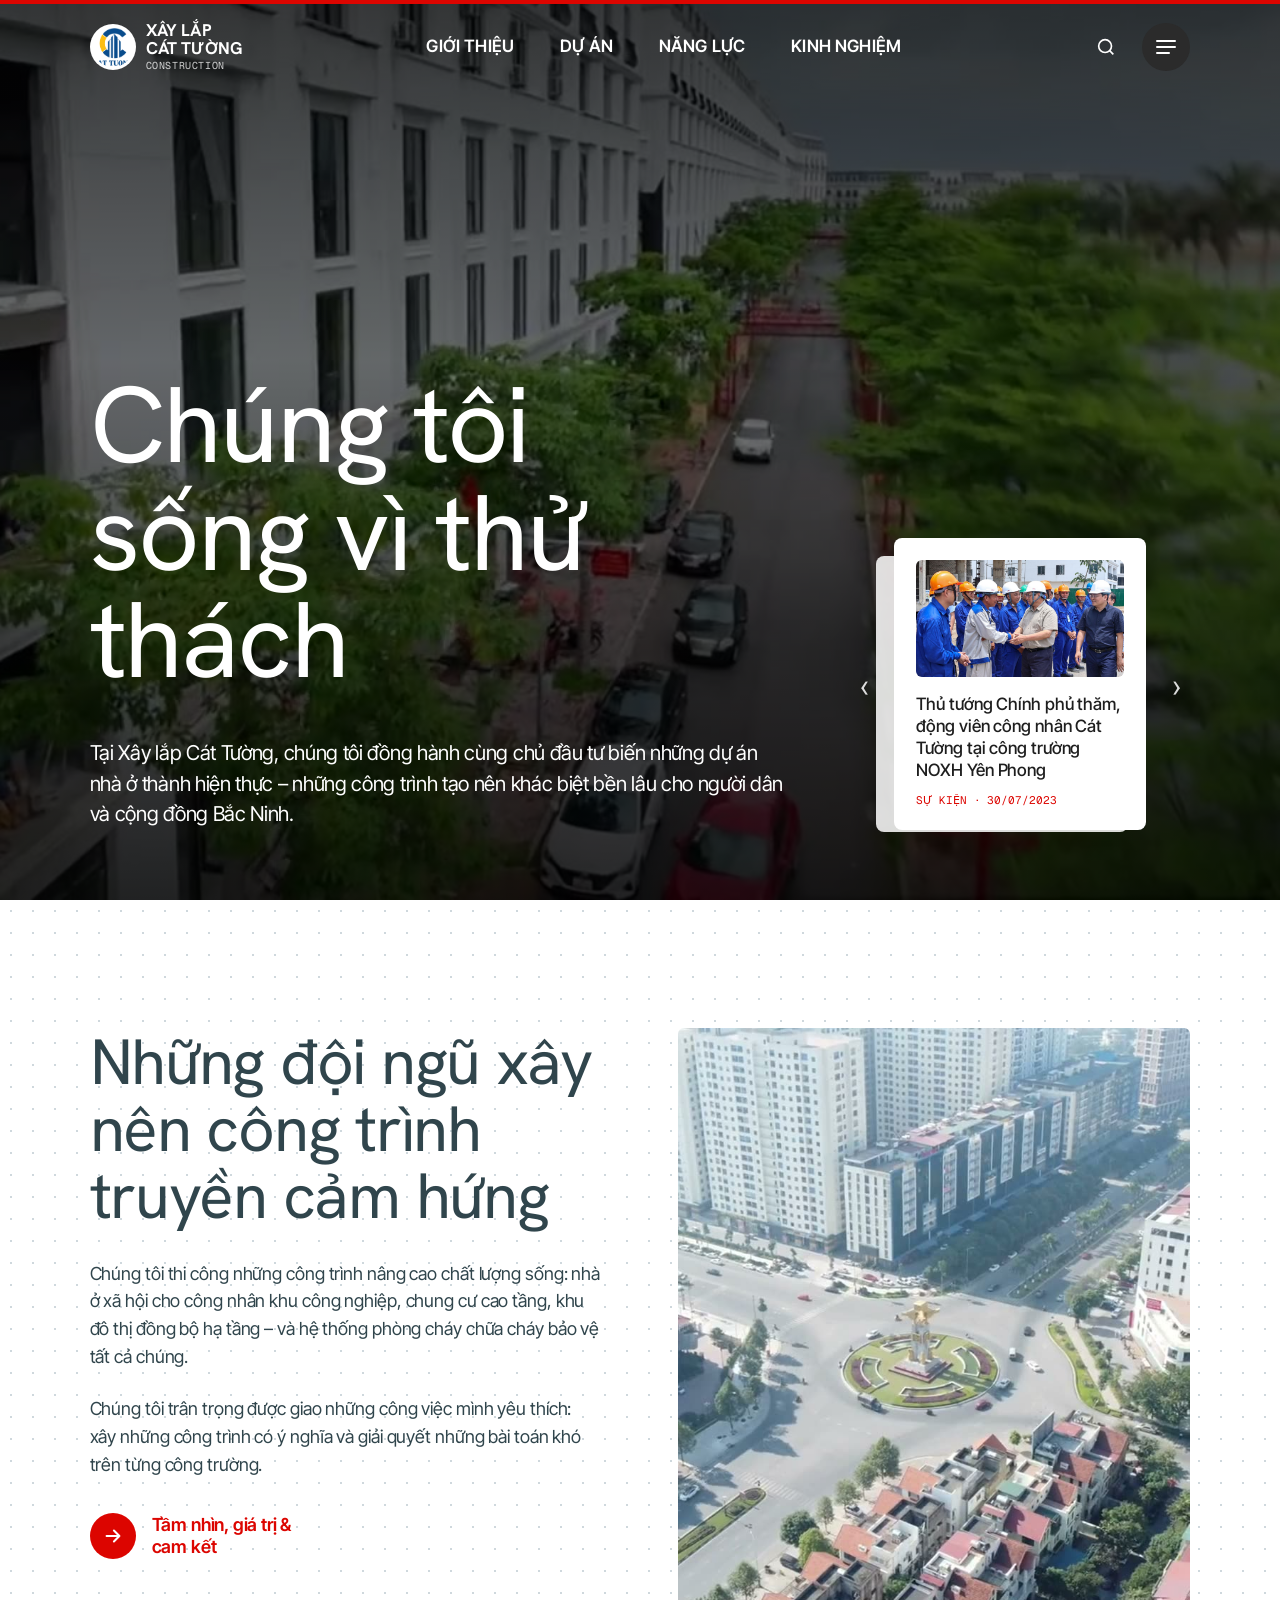
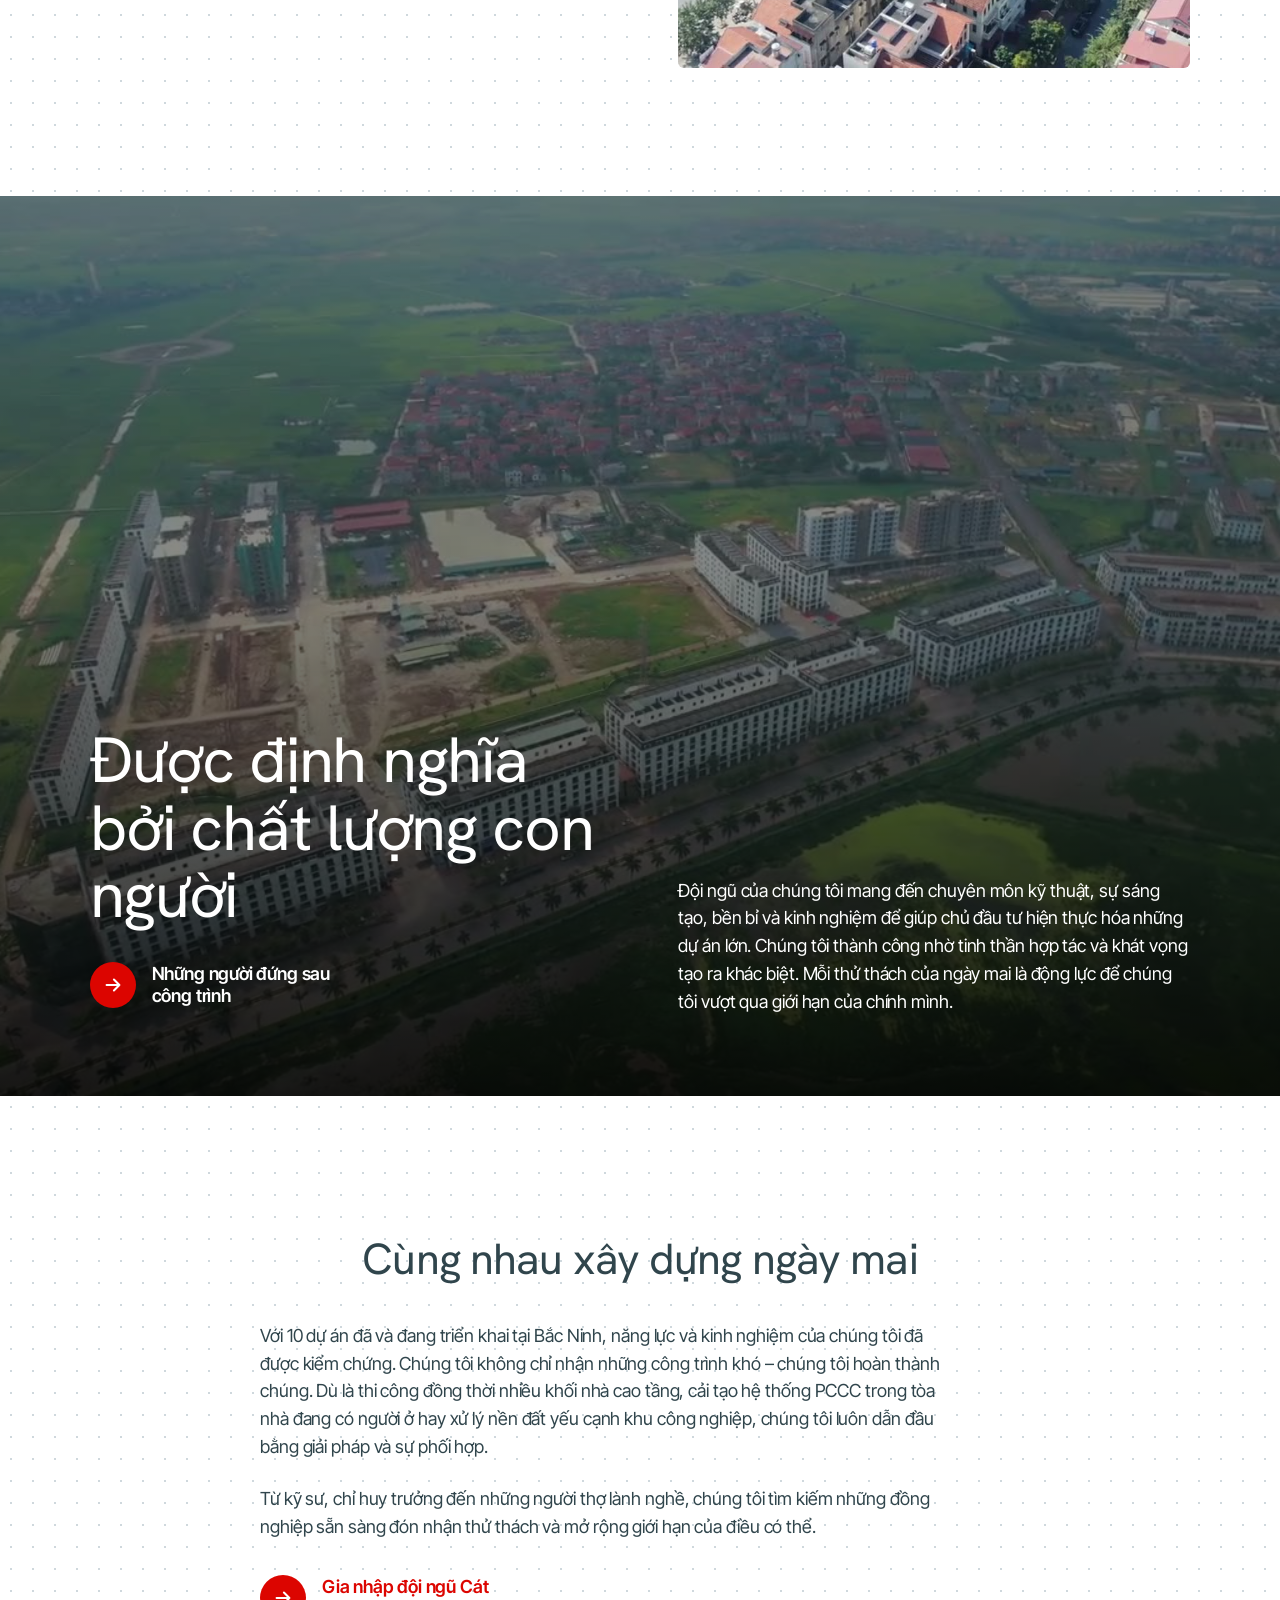
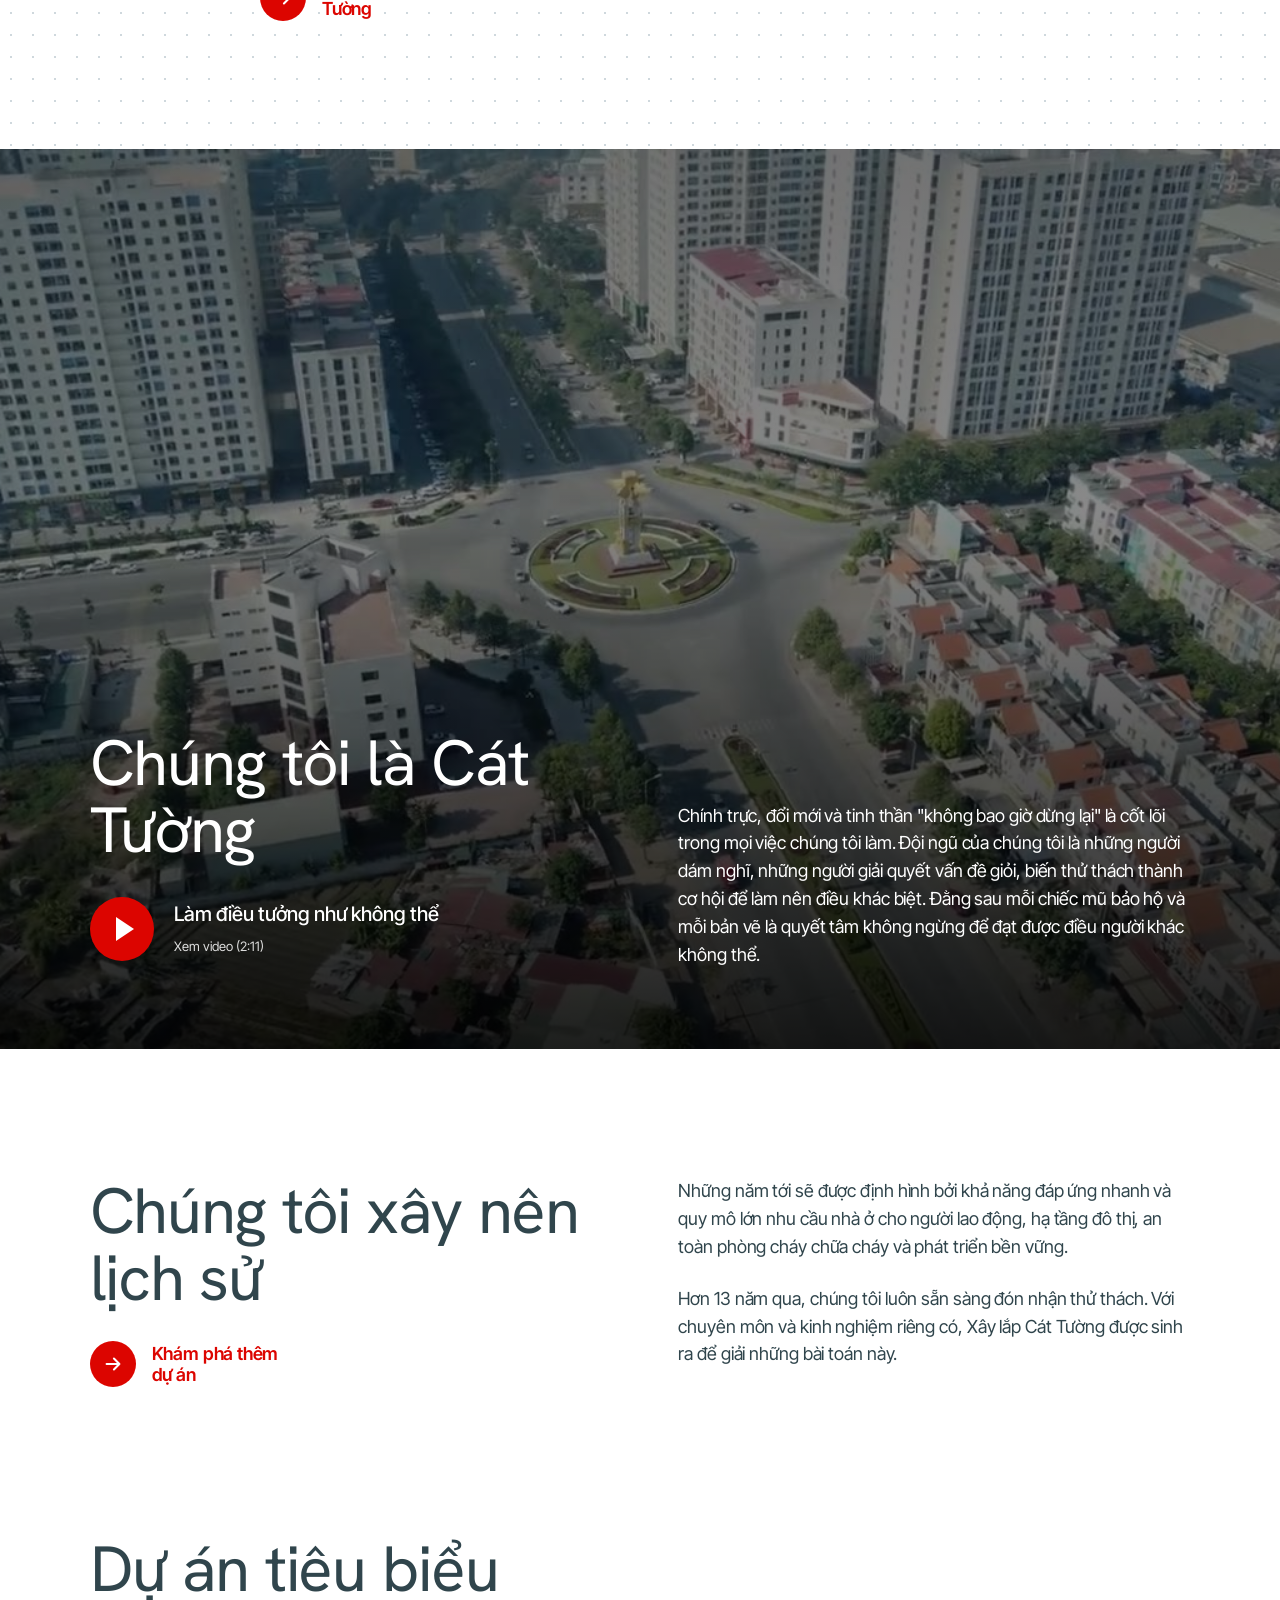
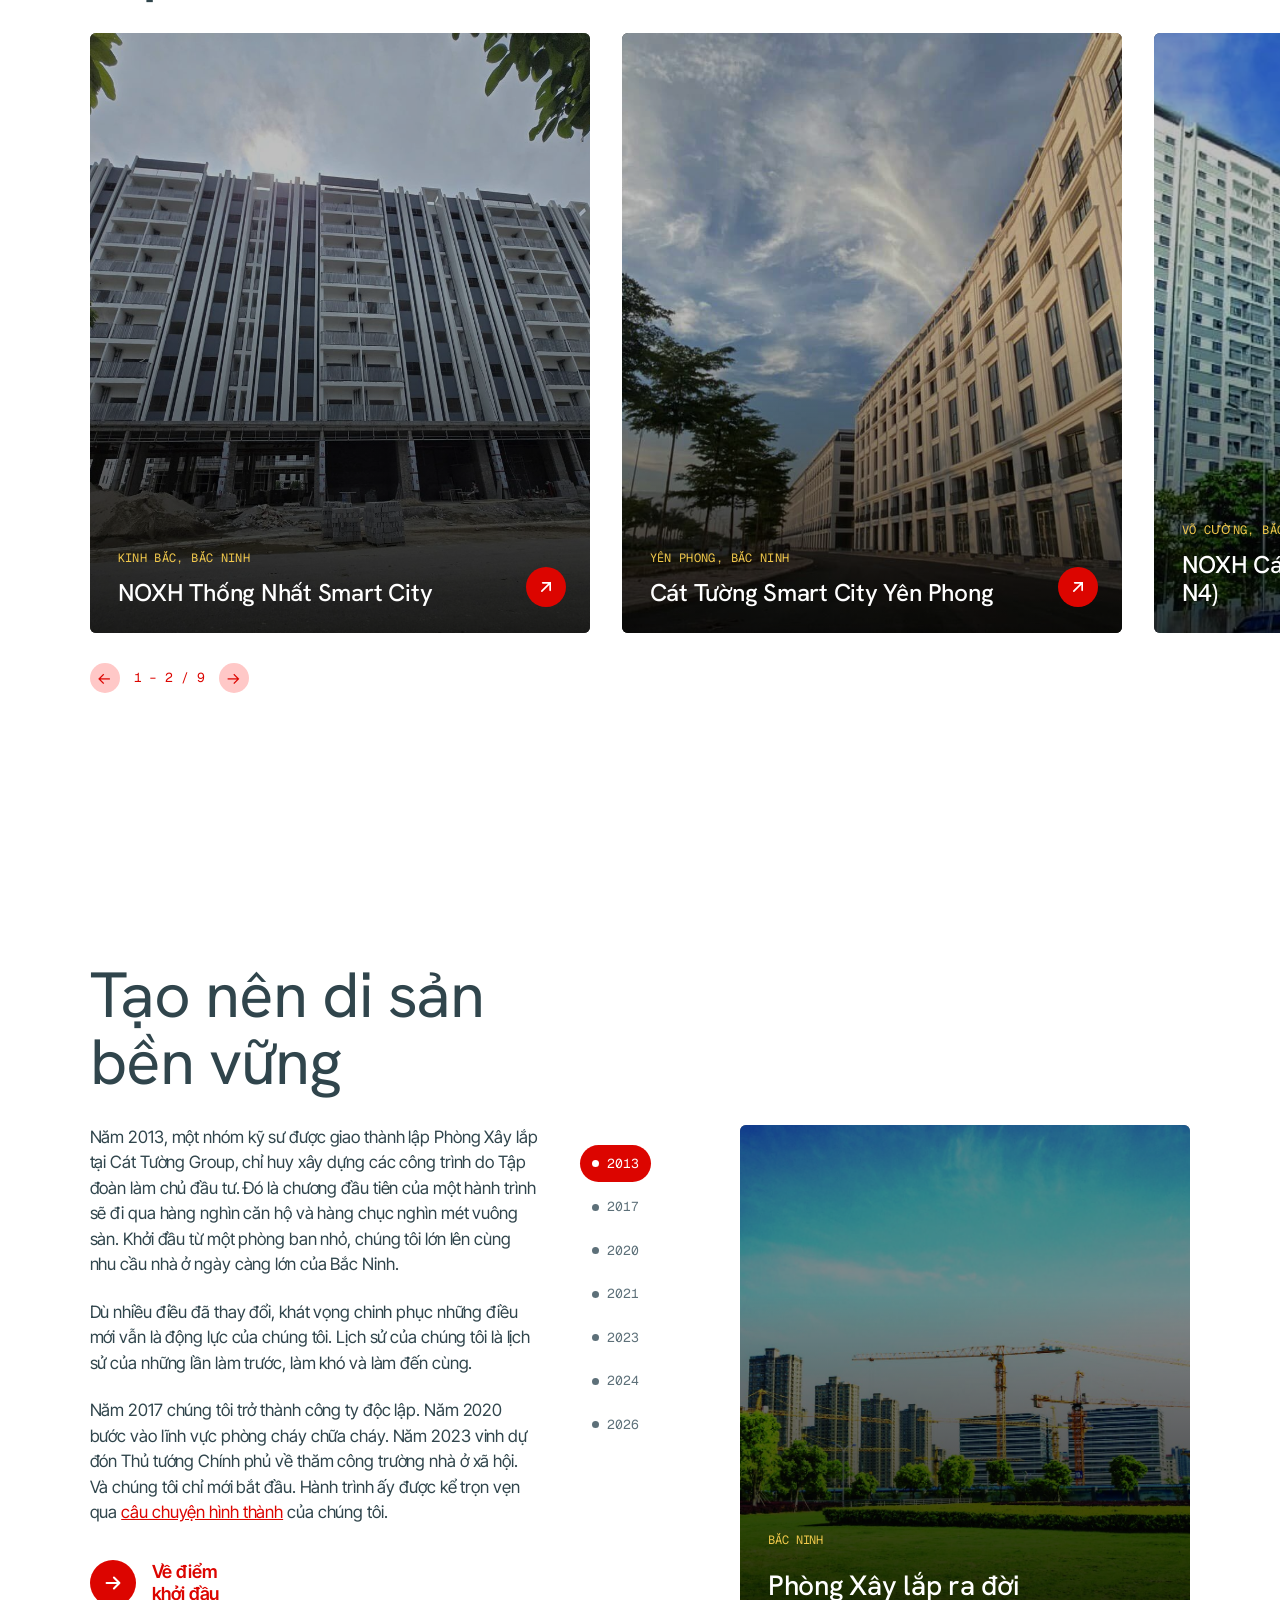
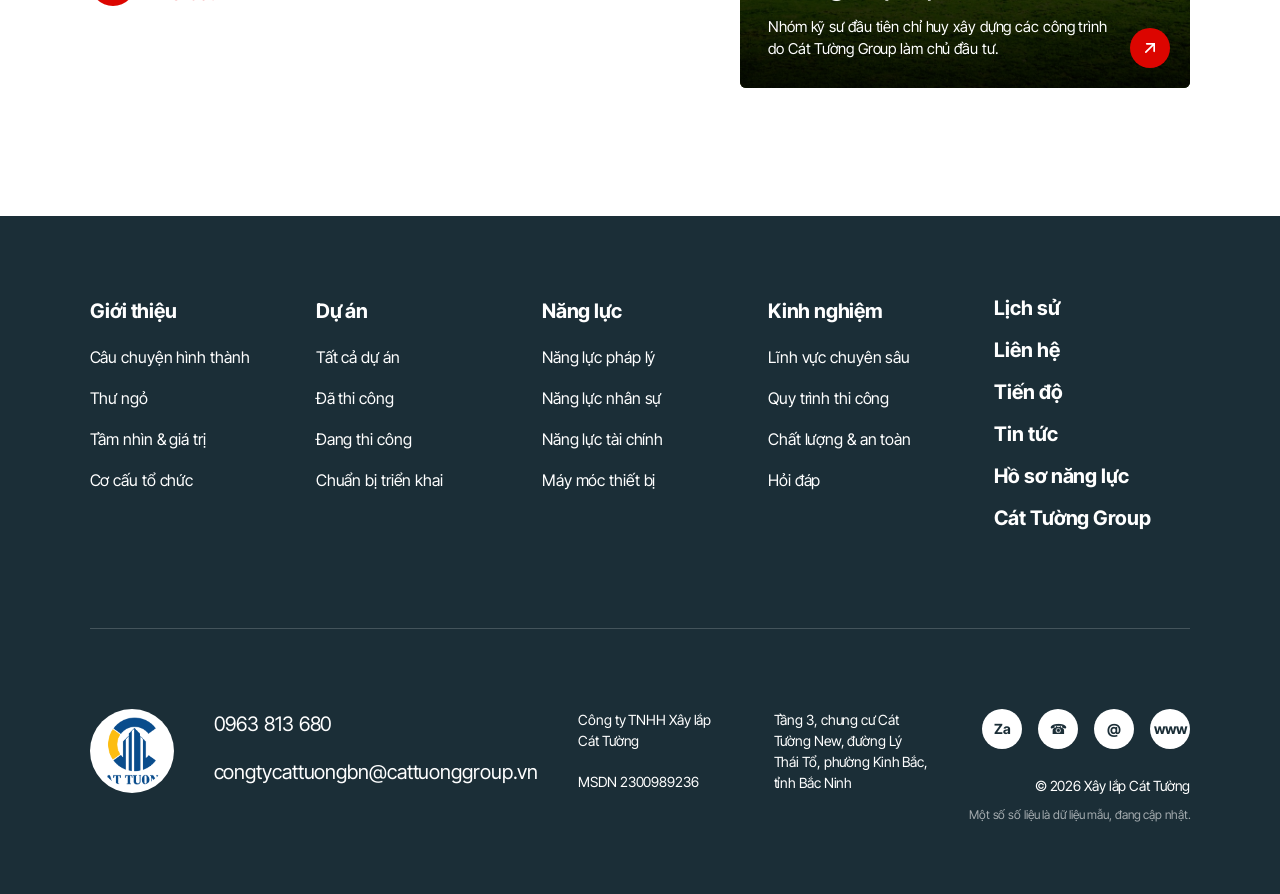
==== commit 8d9f4dc4: "Dựng lại theo bố cục bechtel.com: hero video, các khối video nền, thẻ dự án, dòng thời gian di sản, " ====
--- a/index.html
+++ b/index.html
@@ -12,129 +12,133 @@
 <body data-page="home">
 <main id="main">
 
-<!-- HERO -->
+<!-- 1. HERO: We Live for a Challenge -->
 <section class="hero">
-  <div class="hero-bg"><img src="img/hero.jpg" alt="Toàn cảnh dự án Cát Tường Smart City nhìn từ trên cao"></div>
+  <div class="hero-bg"><video autoplay muted loop playsinline poster="media/hero.jpg"><source src="media/hero.mp4" type="video/mp4"></video></div>
   <div class="wrap hero-in">
-    <span class="eyebrow">Công ty TNHH Xây lắp Cát Tường</span>
-    <h1>Những người thợ tận tâm. Những công trình vững bền.</h1>
-    <p class="lead">Từ một phòng xây lắp nhỏ năm 2013, chúng tôi đã trực tiếp thi công hàng nghìn căn hộ nhà ở xã hội và hệ thống phòng cháy chữa cháy cho các khu đô thị tại Bắc Ninh.</p>
-    <div class="btns"><a class="btn btn-p" href="nang-luc.html"><span class="arrow">Xem hồ sơ năng lực</span></a><a class="btn btn-o" href="gioi-thieu.html#cau-chuyen"><span class="arrow">Câu chuyện của chúng tôi</span></a></div>
-    <div class="hero-news" id="heroNews"></div>
-  </div>
-</section>
-
-<!-- STATEMENT + STATS -->
-<section class="sec dark">
-  <div class="wrap">
-    <span class="eyebrow">Chúng tôi sống vì thử thách</span>
-    <p class="statement rv" style="margin-top:18px">Mỗi công trình là một <em>lời hứa</em> – về tiến độ, về chất lượng và về những gia đình sắp dọn về.</p>
-    <div class="stats rv">
-      <div class="stat"><b><span data-count="13">0</span><sup>năm</sup></b><span>kinh nghiệm thi công, tính từ Phòng Xây lắp 2013</span></div>
-      <div class="stat"><b><span data-count="10">0</span><sup>+</sup></b><span>dự án đã & đang thi công tại Bắc Ninh</span></div>
-      <div class="stat"><b><span data-count="15820">0</span><sup>m²</sup></b><span>sàn PCCC thi công tại riêng dự án Thống Nhất</span></div>
-      <div class="stat"><b><span data-count="128.5">0</span><sup>tỷ</sup></b><span>vốn điều lệ – năng lực tài chính vững vàng</span></div>
-      <div class="stat"><b><span data-count="22">0</span><sup>loại</sup></b><span>máy móc, thiết bị thi công chủ lực</span></div>
+    <div>
+      <h1>Chúng tôi sống vì thử thách</h1>
+      <p>Tại Xây lắp Cát Tường, chúng tôi đồng hành cùng chủ đầu tư biến những dự án nhà ở thành hiện thực – những công trình tạo nên khác biệt bền lâu cho người dân và cộng đồng Bắc Ninh.</p>
+    </div>
+    <div class="hero-news" id="heroNews">
+      <button class="pv" aria-label="Tin trước">‹</button>
+      <div class="stack"></div>
+      <button class="nx" aria-label="Tin sau">›</button>
     </div>
   </div>
 </section>
 
-<!-- FEATURED POSTS -->
-<section class="sec">
-  <div class="wrap">
-    <div class="sec-head"><div><span class="eyebrow" style="color:var(--blue)">Tin nổi bật</span><h2 class="h2">Từ công trường</h2></div><a class="link" href="tien-do.html#nhat-ky"><span class="arrow">Nhật ký công trường</span></a></div>
-    <div class="posts" id="posts"></div>
+<!-- 2. Teams Building Inspiring Projects -->
+<section class="sec dots">
+  <div class="wrap split">
+    <div class="rv">
+      <h2 class="h2">Những đội ngũ xây nên công trình truyền cảm hứng</h2>
+      <p class="lead">Chúng tôi thi công những công trình nâng cao chất lượng sống: nhà ở xã hội cho công nhân khu công nghiệp, chung cư cao tầng, khu đô thị đồng bộ hạ tầng – và hệ thống phòng cháy chữa cháy bảo vệ tất cả chúng.</p>
+      <p class="lead">Chúng tôi trân trọng được giao những công việc mình yêu thích: xây những công trình có ý nghĩa và giải quyết những bài toán khó trên từng công trường.</p>
+      <div class="btns"><a class="arr" href="gioi-thieu.html#gia-tri">Tầm nhìn, giá trị & cam kết</a></div>
+    </div>
+    <div class="mbox rv"><video autoplay muted loop playsinline poster="media/site.jpg"><source src="media/site.mp4" type="video/mp4"></video></div>
   </div>
 </section>
 
-<!-- STORY TEASER -->
-<section class="sec soft">
-  <div class="wrap grid2">
-    <div class="rv"><img src="img/ttg-2.jpg" alt="Thủ tướng Chính phủ tặng quà công nhân Cát Tường tại công trường Yên Phong" style="aspect-ratio:4/3;object-fit:cover;width:100%"></div>
-    <div class="rv">
-      <span class="eyebrow" style="color:var(--blue)">Câu chuyện hình thành</span>
-      <h2 class="h2">Lớn lên cùng từng mét vuông nhà ở xã hội</h2>
-      <p class="lead">Chúng tôi bắt đầu là những kỹ sư chỉ huy công trường cho chính các dự án của Cát Tường Group. Năm 2017 trở thành công ty độc lập, năm 2020 bước vào lĩnh vực phòng cháy chữa cháy – và năm 2023 vinh dự đón Thủ tướng Chính phủ về thăm công trường.</p>
-      <p class="lead" style="margin-top:14px">Mười ba năm, một nguyên tắc: <b>làm đúng ngay từ đầu</b>.</p>
-      <div class="btns"><a class="btn btn-d" href="gioi-thieu.html#cau-chuyen"><span class="arrow">Đọc toàn bộ câu chuyện</span></a></div>
+<!-- 3. Defined by the Quality of Our People -->
+<section class="vbg">
+  <video autoplay muted loop playsinline poster="media/people.jpg"><source src="media/people.mp4" type="video/mp4"></video>
+  <div class="wrap split">
+    <div class="rv"><h2 class="h2">Được định nghĩa bởi chất lượng con người</h2><a class="arr" href="nang-luc.html#nhan-su">Những người đứng sau công trình</a></div>
+    <p class="lead rv">Đội ngũ của chúng tôi mang đến chuyên môn kỹ thuật, sự sáng tạo, bền bỉ và kinh nghiệm để giúp chủ đầu tư hiện thực hóa những dự án lớn. Chúng tôi thành công nhờ tinh thần hợp tác và khát vọng tạo ra khác biệt. Mỗi thử thách của ngày mai là động lực để chúng tôi vượt qua giới hạn của chính mình.</p>
+  </div>
+</section>
+
+<!-- 4. Building Tomorrow, Together -->
+<section class="sec dots">
+  <div class="wrap"><div class="narrow rv">
+    <h2 class="h2">Cùng nhau xây dựng ngày mai</h2>
+    <p class="lead">Với 10 dự án đã và đang triển khai tại Bắc Ninh, năng lực và kinh nghiệm của chúng tôi đã được kiểm chứng. Chúng tôi không chỉ nhận những công trình khó – chúng tôi hoàn thành chúng. Dù là thi công đồng thời nhiều khối nhà cao tầng, cải tạo hệ thống PCCC trong tòa nhà đang có người ở hay xử lý nền đất yếu cạnh khu công nghiệp, chúng tôi luôn dẫn đầu bằng giải pháp và sự phối hợp.</p>
+    <p class="lead">Từ kỹ sư, chỉ huy trưởng đến những người thợ lành nghề, chúng tôi tìm kiếm những đồng nghiệp sẵn sàng đón nhận thử thách và mở rộng giới hạn của điều có thể.</p>
+    <div class="btns"><a class="arr" href="lien-he.html">Gia nhập đội ngũ Cát Tường</a></div>
+  </div></div>
+</section>
+
+<!-- 5. We Are Bechtel -->
+<section class="vbg">
+  <video autoplay muted loop playsinline poster="media/city.jpg"><source src="media/city.mp4" type="video/mp4"></video>
+  <div class="wrap split">
+    <div class="rv"><h2 class="h2">Chúng tôi là Cát Tường</h2>
+      <button class="play" id="playTvc"><i></i><span><b>Làm điều tưởng như không thể</b><small>Xem video (2:11)</small></span></button></div>
+    <p class="lead rv">Chính trực, đổi mới và tinh thần "không bao giờ dừng lại" là cốt lõi trong mọi việc chúng tôi làm. Đội ngũ của chúng tôi là những người dám nghĩ, những người giải quyết vấn đề giỏi, biến thử thách thành cơ hội để làm nên điều khác biệt. Đằng sau mỗi chiếc mũ bảo hộ và mỗi bản vẽ là quyết tâm không ngừng để đạt được điều người khác không thể.</p>
+  </div>
+</section>
+
+<!-- 6. We Build History -->
+<section class="sec">
+  <div class="wrap split">
+    <div class="rv"><h2 class="h2">Chúng tôi xây nên lịch sử</h2><a class="arr" href="du-an.html">Khám phá thêm dự án</a></div>
+    <div class="rv"><p class="lead">Những năm tới sẽ được định hình bởi khả năng đáp ứng nhanh và quy mô lớn nhu cầu nhà ở cho người lao động, hạ tầng đô thị, an toàn phòng cháy chữa cháy và phát triển bền vững.</p>
+      <p class="lead">Hơn 13 năm qua, chúng tôi luôn sẵn sàng đón nhận thử thách. Với chuyên môn và kinh nghiệm riêng có, Xây lắp Cát Tường được sinh ra để giải những bài toán này.</p></div>
+  </div>
+</section>
+
+<!-- 7. Featured Projects -->
+<section class="sec car" style="padding-top:0;overflow:hidden">
+  <div class="wrap">
+    <h2 class="h2 rv">Dự án tiêu biểu</h2>
+    <div class="car-track" id="featured"></div>
+    <div class="car-ctl"><button class="pv" aria-label="Trước">←</button><span class="car-count"></span><button class="nx" aria-label="Sau">→</button></div>
+  </div>
+</section>
+
+<!-- 8. Creating a Lasting Legacy -->
+<section class="sec" id="legacy">
+  <div class="wrap">
+    <h2 class="h2 rv" style="max-width:12ch">Tạo nên di sản bền vững</h2>
+    <div class="legacy">
+      <div class="txt rv">
+        <p>Năm 2013, một nhóm kỹ sư được giao thành lập Phòng Xây lắp tại Cát Tường Group, chỉ huy xây dựng các công trình do Tập đoàn làm chủ đầu tư. Đó là chương đầu tiên của một hành trình sẽ đi qua hàng nghìn căn hộ và hàng chục nghìn mét vuông sàn. Khởi đầu từ một phòng ban nhỏ, chúng tôi lớn lên cùng nhu cầu nhà ở ngày càng lớn của Bắc Ninh.</p>
+        <p>Dù nhiều điều đã thay đổi, khát vọng chinh phục những điều mới vẫn là động lực của chúng tôi. Lịch sử của chúng tôi là lịch sử của những lần làm trước, làm khó và làm đến cùng.</p>
+        <p>Năm 2017 chúng tôi trở thành công ty độc lập. Năm 2020 bước vào lĩnh vực phòng cháy chữa cháy. Năm 2023 vinh dự đón Thủ tướng Chính phủ về thăm công trường nhà ở xã hội. Và chúng tôi chỉ mới bắt đầu. Hành trình ấy được kể trọn vẹn qua <a class="u" href="gioi-thieu.html#cau-chuyen">câu chuyện hình thành</a> của chúng tôi.</p>
+        <div class="btns"><a class="arr" href="gioi-thieu.html#cau-chuyen">Về điểm khởi đầu</a></div>
+      </div>
+      <div class="yrs rv" id="yrs"></div>
+      <div class="rv" id="lcards"></div>
     </div>
   </div>
 </section>
+</main>
 
-<!-- SERVICES -->
-<section class="sec" style="padding-bottom:0">
-  <div class="wrap"><div class="sec-head"><div><span class="eyebrow" style="color:var(--blue)">Lĩnh vực hoạt động</span><h2 class="h2">Bốn năng lực cốt lõi</h2></div><a class="link" href="kinh-nghiem.html#linh-vuc"><span class="arrow">Kinh nghiệm thi công</span></a></div></div>
-  <div class="tiles">
-    <a class="tile" href="kinh-nghiem.html#linh-vuc"><img src="img/yp-ct1.jpg" alt="" loading="lazy"><div class="t"><span class="n">01</span><h3>Thi công xây dựng dự án</h3><p>Chung cư cao tầng, nhà ở xã hội, nhà liền kề, shophouse, hạ tầng kỹ thuật khu đô thị.</p></div></a>
-    <a class="tile" href="kinh-nghiem.html#linh-vuc"><img src="img/pccc-bom.jpg" alt="" loading="lazy"><div class="t"><span class="n">02</span><h3>Thi công hệ thống PCCC</h3><p>Thiết kế, thẩm duyệt, thi công trạm bơm, sprinkler, báo cháy, sơn chống cháy.</p></div></a>
-    <a class="tile" href="kinh-nghiem.html#linh-vuc"><img src="img/pccc-tu.jpg" alt="" loading="lazy"><div class="t"><span class="n">03</span><h3>Bảo trì hệ thống PCCC</h3><p>Bảo trì, bảo dưỡng định kỳ cho chung cư, khách sạn, hộ dân – lập biên bản sau mỗi lần kiểm tra.</p></div></a>
-    <a class="tile" href="kinh-nghiem.html#linh-vuc"><img src="img/pccc-thiet-bi.jpg" alt="" loading="lazy"><div class="t"><span class="n">04</span><h3>Cung cấp thiết bị PCCC</h3><p>Bình chữa cháy, tủ vách tường, đầu báo, van, máy bơm – chính hãng, đủ kiểm định.</p></div></a>
-  </div>
-</section>
-
-<!-- FEATURED PROJECTS -->
-<section class="sec dark">
-  <div class="wrap car">
-    <div class="sec-head"><div><span class="eyebrow">Chúng tôi xây nên những mái nhà</span><h2 class="h2">Dự án tiêu biểu</h2></div>
-      <div class="car-ctl"><span class="car-count"></span><button class="pv" aria-label="Trước">←</button><button class="nx" aria-label="Sau">→</button></div></div>
-    <div class="car-track" id="featured"></div>
-    <div style="margin-top:36px"><a class="link" href="du-an.html"><span class="arrow">Xem tất cả dự án</span></a></div>
-  </div>
-</section>
-
-<!-- PROGRESS -->
-<section class="sec">
-  <div class="wrap grid2" style="align-items:start">
-    <div class="rv">
-      <span class="eyebrow" style="color:var(--blue)">Tiến độ công trình</span>
-      <h2 class="h2">Công trường đang chạy</h2>
-      <p class="lead">Chúng tôi công khai tiến độ các dự án đang thi công – cập nhật theo nhật ký công trường hằng tháng.</p>
-      <div class="btns"><a class="btn btn-d" href="tien-do.html"><span class="arrow">Xem chi tiết tiến độ</span></a></div>
-    </div>
-    <div id="runList"></div>
-  </div>
-</section>
-
-<!-- LEGACY TIMELINE -->
-<section class="sec dark" data-tabs>
-  <div class="wrap">
-    <span class="eyebrow">Hành trình</span>
-    <h2 class="h2">Những dấu mốc làm nên chúng tôi</h2>
-    <div class="tl-years" role="tablist">
-      <button class="on">2013</button><button>2017</button><button>2020</button><button>2023</button><button>2024</button><button>2026</button>
-    </div>
-    <div class="tl-pane on"><img src="img/hero-crane.jpg" alt="" loading="lazy"><div><div class="yr">2013</div><h3 class="h3" style="margin-top:16px">Phòng Xây lắp ra đời</h3><p class="lead">Hoạt động với vai trò Phòng Xây lắp tại Cát Tường Group – chỉ huy xây dựng các công trình do Tập đoàn làm chủ đầu tư.</p></div></div>
-    <div class="tl-pane"><img src="img/new-pc.jpg" alt="" loading="lazy"><div><div class="yr">2017</div><h3 class="h3" style="margin-top:16px">Thành lập Công ty TNHH Xây lắp Cát Tường</h3><p class="lead">Trở thành pháp nhân độc lập, hoạt động mạnh mẽ trong lĩnh vực thi công, xây lắp trên địa bàn tỉnh Bắc Ninh. Công trình đầu tay: Cát Tường New.</p></div></div>
-    <div class="tl-pane"><img src="img/pccc-bom2.jpg" alt="" loading="lazy"><div><div class="yr">2020</div><h3 class="h3" style="margin-top:16px">Bước vào lĩnh vực PCCC</h3><p class="lead">Chính thức thi công, lắp đặt, bảo trì hệ thống PCCC và kinh doanh thiết bị với phương châm "Đảm bảo thi công kết nối đồng bộ và đồng hành cùng khách hàng trong mọi tình huống".</p></div></div>
-    <div class="tl-pane"><img src="img/ttg-1.jpg" alt="" loading="lazy"><div><div class="yr">2023</div><h3 class="h3" style="margin-top:16px">Đón Thủ tướng về thăm công trường</h3><p class="lead">Ngày 30/7/2023, Thủ tướng Phạm Minh Chính thăm dự án NOXH Cát Tường Smart City và động viên đội ngũ công nhân. Công ty tập trung nguồn lực nâng cao chất lượng thi công, bảo trì PCCC.</p></div></div>
-    <div class="tl-pane"><img src="img/tn-bg.jpg" alt="" loading="lazy"><div><div class="yr">2024</div><h3 class="h3" style="margin-top:16px">Bàn giao Cát Tường Thống Nhất</h3><p class="lead">Hoàn thành 15.820 m² hệ thống PCCC, bàn giao căn hộ tòa N3 – N4 và đón Thủ tướng thăm các gia đình nhận nhà ngày 22/9/2024.</p></div></div>
-    <div class="tl-pane"><img src="img/tns-bg.jpg" alt="" loading="lazy"><div><div class="yr">2026</div><h3 class="h3" style="margin-top:16px">Thống Nhất Smart City về đích cụm D – E</h3><p class="lead">Bàn giao cụm tòa D – E ngày 08/08/2026, đồng thời triển khai các dự án mới: Đại Hưng Phát, Cát Tường Sky.</p></div></div>
-  </div>
-</section>
-
-<!-- CTA -->
-<section class="sec cta-band">
-  <img src="img/hero-dusk.jpg" alt="" loading="lazy">
-  <div class="wrap">
-    <span class="eyebrow">Cùng xây dựng</span>
-    <h2 class="h2">Bạn có một công trình cần đối tác thi công tin cậy?</h2>
-    <p class="lead">Gửi yêu cầu để nhận hồ sơ năng lực đầy đủ và báo giá thi công trong 48 giờ.</p>
-    <div class="btns"><a class="btn btn-p" href="lien-he.html"><span class="arrow">Liên hệ với chúng tôi</span></a><a class="btn btn-o" href="tel:0963813680">☎ 0963 813 680</a></div>
-  </div>
-</section>
-</main>
+<div class="vmodal" id="vm"><button aria-label="Đóng video">×</button><video controls preload="none" poster="media/tvc.jpg"><source src="media/tvc.mp4" type="video/mp4"></video></div>
 
 <script src="assets/data.js"></script>
 <script src="assets/app.js"></script>
 <script>
 const {projects,news}=CT, I=ctImg;
-document.getElementById('heroNews').innerHTML=news.slice(0,3).map(n=>`<a href="tien-do.html#nhat-ky"><small>${n.tag} · ${n.date}</small><span>${n.title}</span></a>`).join('');
-document.getElementById('posts').innerHTML=news.map(n=>`<a class="card rv" href="tien-do.html#nhat-ky"><div class="ph"><img src="${I(n.img)}" alt="" loading="lazy"></div><div class="bd"><small>${n.tag} · ${n.date}</small><h3>${n.title}</h3></div></a>`).join('');
-document.getElementById('featured').innerHTML=projects.slice(0,9).map(p=>{const[c,t]=ctStatus(p.status);return `<a class="card" href="du-an-chi-tiet.html?id=${p.id}"><div class="ph"><img src="${I(p.cover)}" alt="${p.name}" loading="lazy"></div><div class="bd"><small>${t}</small><h3>${p.name}</h3><p>${p.location}</p></div></a>`}).join('');
-document.getElementById('runList').innerHTML=projects.filter(p=>p.status!=='done').map(p=>`<div class="rv" style="padding:22px 0;border-bottom:1px solid var(--line)"><div style="display:flex;justify-content:space-between;gap:12px;align-items:baseline"><a href="du-an-chi-tiet.html?id=${p.id}" style="font-weight:700;font-size:19px">${p.name}</a><span class="tag ${ctStatus(p.status)[0]}">${ctStatus(p.status)[1]}</span></div><div class="prog"><div class="prog-top"><span style="color:var(--muted);font-weight:500">${p.phase}</span><b>${p.progress}%</b></div><div class="bar"><i data-w="${p.progress}"></i></div></div></div>`).join('');
+// tin nổi bật trên hero (thẻ trắng có nút trái/phải)
+const st=document.querySelector('#heroNews .stack');
+st.innerHTML=news.map((n,i)=>`<a class="nc ${i?'':'on'}" href="tien-do.html#nhat-ky"><img src="${I(n.img)}" alt=""><b>${n.title}</b><small>${n.tag} · ${n.date}</small></a>`).join('');
+let ni=0;const cards=st.children,showN=k=>{cards[ni].classList.remove('on');ni=(k+cards.length)%cards.length;cards[ni].classList.add('on')};
+document.querySelector('#heroNews .pv').onclick=()=>showN(ni-1);document.querySelector('#heroNews .nx').onclick=()=>showN(ni+1);
+setInterval(()=>showN(ni+1),7000);
+// dự án tiêu biểu
+document.getElementById('featured').innerHTML=projects.slice(0,9).map(p=>`<a class="pc" href="du-an-chi-tiet.html?id=${p.id}"><img src="${I(p.cover)}" alt="${p.name}" loading="lazy"><div class="t"><small>${p.location}</small><h3>${p.name}</h3></div><span class="go"></span></a>`).join('');
+document.querySelector('.car .car-track').dispatchEvent(new Event('scroll'));
+// di sản: dòng năm + thẻ đen
+const L=[['2013','Bắc Ninh','Phòng Xây lắp ra đời','Nhóm kỹ sư đầu tiên chỉ huy xây dựng các công trình do Cát Tường Group làm chủ đầu tư.','hero-crane','gioi-thieu.html#cau-chuyen'],
+['2017','Kinh Bắc, Bắc Ninh','Cát Tường New','Công trình đầu tay sau khi thành lập Công ty TNHH Xây lắp Cát Tường – nay là nơi đặt trụ sở công ty.','new-pc','du-an-chi-tiet.html?id=cat-tuong-new'],
+['2020','Bắc Ninh','Bước vào lĩnh vực PCCC','Thi công, lắp đặt, bảo trì hệ thống phòng cháy chữa cháy và cung cấp thiết bị PCCC.','pccc-bom2','kinh-nghiem.html#linh-vuc'],
+['2021','Yên Phong, Bắc Ninh','Cát Tường Smart City','Khởi công khu đô thị và nhà ở xã hội quy mô lớn cạnh KCN Yên Phong.','sc-01','du-an-chi-tiet.html?id=cat-tuong-smart-city'],
+['2023','Yên Phong, Bắc Ninh','Thủ tướng thăm công trường','Ngày 30/7/2023, Thủ tướng Phạm Minh Chính thăm và động viên công nhân Cát Tường.','ttg-1','gioi-thieu.html#cau-chuyen'],
+['2024','Võ Cường, Bắc Ninh','Cát Tường Thống Nhất','Hoàn thành 15.820 m² hệ thống PCCC và bàn giao căn hộ tòa N3 – N4.','tn-real','du-an-chi-tiet.html?id=cat-tuong-thong-nhat'],
+['2026','Kinh Bắc, Bắc Ninh','Thống Nhất Smart City','Bàn giao cụm tòa D – E ngày 08/08/2026, tiếp tục thi công các cụm còn lại.','tns-5','du-an-chi-tiet.html?id=thong-nhat-smart-city']];
+document.getElementById('yrs').innerHTML=L.map((l,i)=>`<button class="${i?'':'on'}">${l[0]}</button>`).join('');
+document.getElementById('lcards').innerHTML=L.map((l,i)=>`<a class="lcard ${i?'':'on'}" href="${l[5]}"><img src="${I(l[4])}" alt="" loading="lazy"><div class="t"><small>${l[1]}</small><h3>${l[2]}</h3><p>${l[3]}</p></div><span class="go"></span></a>`).join('');
+const yb=[...document.querySelectorAll('#yrs button')],lc=[...document.querySelectorAll('#lcards .lcard')];
+yb.forEach((b,i)=>b.onclick=()=>{yb.forEach(x=>x.classList.remove('on'));lc.forEach(x=>x.classList.remove('on'));b.classList.add('on');lc[i].classList.add('on')});
+// video TVC
+const vm=document.getElementById('vm'),vv=vm.querySelector('video');
+document.getElementById('playTvc').onclick=()=>{vm.classList.add('on');vv.play()};
+vm.querySelector('button').onclick=()=>{vv.pause();vm.classList.remove('on')};
+vm.onclick=e=>{if(e.target===vm){vv.pause();vm.classList.remove('on')}};
 ctObserve();
-// carousel built after data injected
-document.querySelectorAll('.car').forEach(car=>car.querySelector('.car-track').dispatchEvent(new Event('scroll')));
 </script>
 </body>
 </html>
--- a/assets/style.css
+++ b/assets/style.css
@@ -1,478 +1,503 @@
-/* Cát Tường Xây lắp — giao diện tham khảo bố cục Bechtel */
+/* Xây lắp Cát Tường — hệ thiết kế theo bechtel.com
+   Màu: đỏ #DC0500, teal chữ #30454C, đen #1E1E1E, vàng nhãn #F2C94C, chân trang #1B2E37
+   Chữ: Apfel Grotezk → Hanken Grotesk, Neue Haas Grotesk → Inter Tight, Necto Mono → Geist Mono (font gốc không có dấu tiếng Việt) */
 :root{
-  --navy:#071a33;--navy-2:#0c2a52;--blue:#0b5cad;--sky:#1d9bd1;--accent:#f2b705;
-  --ink:#0f172a;--ink-2:#334155;--muted:#64748b;--line:#e2e8f0;--paper:#ffffff;--soft:#f3f6fa;
-  --radius:4px;--max:1280px;--gut:clamp(16px,4vw,48px);
+  --red:#DC0500;--red-dark:#940200;--red-faded:#FFC8C7;--teal:#30454C;--teal-dark:#1B2E37;--black:#1E1E1E;--yellow:#F2C94C;
+  --gray-l:#DBE2E6;--gray-d:#B7C9D4;--soft:#F5F5F5;--line:#DBE2E6;--paper:#fff;
+  --ink:var(--teal);--ink-2:var(--teal);--muted:#5d7079;
+  /* bí danh cho các trang con */
+  --navy:var(--black);--blue:var(--red);--accent:var(--yellow);--sky:var(--red);
+  --max:1240px;--gut:clamp(16px,7vw,100px);--radius:6px;
   --font:'Inter Tight',ui-sans-serif,system-ui,sans-serif;
   --f-head:'Hanken Grotesk',ui-sans-serif,system-ui,sans-serif;
   --f-mono:'Geist Mono',ui-monospace,SFMono-Regular,Menlo,Consolas,monospace;
 }
 *{box-sizing:border-box;margin:0;padding:0}
 html{scroll-behavior:smooth}
-body{font-family:var(--font);color:var(--ink);background:var(--paper);line-height:1.6;font-size:17px;-webkit-font-smoothing:antialiased;overflow-x:hidden}
-img{max-width:100%;display:block}
+body{font-family:var(--font);color:var(--teal);background:#fff;font-size:20px;line-height:1.5;letter-spacing:-.005em;-webkit-font-smoothing:antialiased;overflow-x:hidden}
+img,video{max-width:100%;display:block}
 a{color:inherit;text-decoration:none}
 button{font:inherit;cursor:pointer;border:0;background:none;color:inherit}
-.wrap{max-width:var(--max);margin:0 auto;padding:0 var(--gut)}
-.skip{position:absolute;left:-999px;top:8px;background:var(--accent);padding:8px 14px;z-index:999}
+.wrap{max-width:calc(var(--max) + 2*var(--gut));margin:0 auto;padding:0 var(--gut)}
+.skip{position:absolute;left:-999px;top:8px;background:var(--red);color:#fff;padding:8px 14px;z-index:999}
 .skip:focus{left:8px}
+h1,h2,h3,.h2,.h3{font-family:var(--f-head);font-weight:400;letter-spacing:-.01em}
+.mono,.eyebrow{font-family:var(--f-mono);text-transform:uppercase;letter-spacing:.02em}
 
 /* ---------- header ---------- */
-.hdr{position:fixed;inset:0 0 auto 0;z-index:100;transition:background .3s,box-shadow .3s;color:#fff}
-.hdr.solid,.hdr.light{background:var(--navy);box-shadow:0 2px 20px rgba(0,0,0,.25)}
-.hdr-in{display:flex;align-items:center;gap:32px;height:78px}
-.brand{display:flex;align-items:center;gap:12px;font-weight:800;letter-spacing:.02em;line-height:1.1}
-.brand img{width:44px;height:44px;object-fit:contain;background:#fff;border-radius:50%;padding:4px}
-.brand small{display:block;font-weight:500;font-size:11px;letter-spacing:.18em;opacity:.75;text-transform:uppercase}
-.nav{display:flex;gap:4px;margin-left:auto;align-items:center}
-.nav>li{list-style:none;position:relative}
-.nav>li>a{display:block;padding:26px 14px;font-weight:600;font-size:15px;position:relative}
-.nav>li>a::after{content:"";position:absolute;left:14px;right:14px;bottom:20px;height:2px;background:var(--accent);transform:scaleX(0);transition:transform .25s;transform-origin:left}
-.nav>li:hover>a::after,.nav>li>a.on::after{transform:scaleX(1)}
-.mega{position:absolute;top:100%;left:50%;transform:translateX(-50%) translateY(8px);width:560px;background:#fff;color:var(--ink);display:grid;grid-template-columns:200px 1fr;opacity:0;visibility:hidden;transition:.25s;box-shadow:0 20px 50px rgba(0,0,0,.25)}
+.hdr{position:fixed;inset:0 0 auto 0;z-index:100;color:#fff;border-top:4px solid var(--red);transition:transform .35s,background .3s,color .3s}
+.hdr.solid,.hdr.light{background:#fff;color:var(--teal);box-shadow:0 1px 0 var(--line)}
+.hdr.hide{transform:translateY(-100%)}
+.hdr-in{display:flex;align-items:center;gap:40px;height:86px}
+.brand{display:flex;align-items:center;gap:10px;font-family:var(--f-head);font-weight:700;font-size:17px;line-height:1.05;letter-spacing:.01em}
+.brand img{width:46px;height:46px;object-fit:contain;background:#fff;border-radius:50%;padding:3px}
+.brand small{display:block;font-family:var(--f-mono);font-weight:400;font-size:10px;letter-spacing:.06em;opacity:.8;text-transform:uppercase;margin-top:3px}
+.nav{display:flex;gap:6px;margin-left:auto;align-items:center;list-style:none}
+.nav>li{position:relative;list-style:none}
+.nav>li>a{display:block;padding:30px 20px;font-weight:600;font-size:17px;text-transform:uppercase;letter-spacing:.01em}
+.nav>li>a.on,.nav>li:hover>a{color:var(--red)}
+.hdr:not(.solid):not(.light) .nav>li:hover>a,.hdr:not(.solid):not(.light) .nav>li>a.on{color:#fff;text-decoration:underline;text-decoration-color:var(--red);text-decoration-thickness:3px;text-underline-offset:8px}
+.mega{position:absolute;top:100%;left:50%;transform:translateX(-50%) translateY(6px);width:620px;background:#fff;color:var(--teal);display:grid;grid-template-columns:240px 1fr;opacity:0;visibility:hidden;transition:.25s;box-shadow:0 24px 60px rgba(0,0,0,.18);border-radius:var(--radius);overflow:hidden}
 .nav>li:hover .mega,.nav>li:focus-within .mega{opacity:1;visibility:visible;transform:translateX(-50%)}
-.mega img{width:100%;height:100%;object-fit:cover;min-height:220px}
-.mega ul{list-style:none;padding:22px 26px}
-.mega li a{display:block;padding:8px 0;border-bottom:1px solid var(--line);font-size:15px;font-weight:500}
-.mega li a:hover{color:var(--blue);padding-left:6px;transition:.2s}
-.mega h4{font-size:12px;letter-spacing:.14em;text-transform:uppercase;color:var(--muted);margin-bottom:6px}
-.hdr .cta{background:var(--accent);color:var(--navy);padding:10px 18px;font-weight:700;font-size:14px;border-radius:var(--radius)}
-.burger{display:none;margin-left:auto;width:44px;height:44px;position:relative}
-.burger span{position:absolute;left:10px;right:10px;height:2px;background:#fff;transition:.3s}
-.burger span:nth-child(1){top:15px}.burger span:nth-child(2){top:21px}.burger span:nth-child(3){top:27px}
-.menu-open .burger span:nth-child(1){top:21px;transform:rotate(45deg)}
-.menu-open .burger span:nth-child(2){opacity:0}
-.menu-open .burger span:nth-child(3){top:21px;transform:rotate(-45deg)}
-@media (max-width:1040px){
-  .burger{display:block}.hdr .cta{display:none}
-  .nav{position:fixed;inset:78px 0 0 0;background:var(--navy);flex-direction:column;align-items:stretch;padding:12px var(--gut) 40px;overflow:auto;transform:translateX(100%);transition:transform .35s}
-  .menu-open .nav{transform:none}
-  .nav>li>a{padding:16px 0;font-size:20px;border-bottom:1px solid rgba(255,255,255,.12)}
-  .nav>li>a::after{display:none}
-  .mega{display:none}
-}
-
-/* ---------- hero ---------- */
-.hero{position:relative;min-height:100svh;color:#fff;display:flex;align-items:flex-end;overflow:hidden;background:var(--navy)}
+.mega img{width:100%;height:100%;object-fit:cover;min-height:240px}
+.mega ul{list-style:none;padding:26px 30px}
+.mega li a{display:block;padding:9px 0;font-size:17px;font-weight:500}
+.mega li a:hover{color:var(--red)}
+.mega h4{font-family:var(--f-mono);font-weight:400;font-size:12px;letter-spacing:.04em;text-transform:uppercase;color:var(--red);margin-bottom:8px}
+.hdr .icons{display:flex;align-items:center;gap:14px}
+.hdr .search{width:44px;height:44px;display:grid;place-items:center}
+.burger{width:48px;height:48px;border-radius:50%;background:#2b2b2b;position:relative;display:block}
+.hdr.solid .burger,.hdr.light .burger{background:var(--soft)}
+.burger span{position:absolute;left:14px;height:2px;background:#fff;border-radius:2px;transition:.3s}
+.hdr.solid .burger span,.hdr.light .burger span{background:var(--teal)}
+.burger span:nth-child(1){top:17px;width:20px}.burger span:nth-child(2){top:23px;width:20px}.burger span:nth-child(3){top:29px;width:14px}
+.hdr .cta{display:none}
+
+/* full menu (meganav) */
+.meganav{position:fixed;inset:0;z-index:200;background:#fff;color:var(--teal);display:grid;grid-template-columns:minmax(300px,30%) 1fr;transform:translateY(-102%);transition:transform .5s cubic-bezier(.7,0,.2,1);overflow:auto}
+.menu-open .meganav{transform:none}
+.menu-open{overflow:hidden}
+.meganav .col-l{background:var(--soft);padding:110px 40px 60px}
+.meganav .col-r{padding:110px clamp(24px,5vw,80px) 60px;display:grid;grid-template-columns:repeat(3,1fr);gap:40px 50px;align-content:start}
+.meganav h5{font-family:var(--f-mono);font-weight:400;font-size:12px;text-transform:uppercase;letter-spacing:.04em;color:var(--red);margin-bottom:14px}
+.meganav .grp>a{display:block;font-family:var(--f-head);font-size:30px;line-height:1.15;margin-bottom:14px}
+.meganav .grp>a:hover,.meganav li a:hover{color:var(--red)}
+.meganav ul{list-style:none}.meganav li a{display:block;padding:6px 0;font-size:18px}
+.meganav .post{display:grid;grid-template-columns:96px 1fr;gap:14px;margin-bottom:20px;align-items:center}
+.meganav .post img{aspect-ratio:1;object-fit:cover;border-radius:4px}
+.meganav .post b{display:block;font-weight:500;font-size:16px;line-height:1.3}
+.meganav .post small{font-family:var(--f-mono);font-size:11px;text-transform:uppercase;color:var(--muted)}
+.meganav .close{position:absolute;top:26px;right:clamp(16px,7vw,100px);width:48px;height:48px;border-radius:50%;background:var(--soft);font-size:26px;line-height:1}
+.meganav .mtop{position:absolute;top:26px;left:40px}
+.meganav .contact{grid-column:1/-1;border-top:1px solid var(--line);padding-top:26px;display:flex;gap:40px;flex-wrap:wrap;font-size:18px}
+@media (max-width:1100px){.nav{display:none}}
+@media (max-width:860px){.meganav{grid-template-columns:1fr}.meganav .col-l{order:2;padding:40px 24px}.meganav .col-r{grid-template-columns:1fr;padding:100px 24px 30px;gap:26px}.meganav .mtop{left:24px}.meganav .close{right:16px}}
+
+/* ---------- arrow links (đặc trưng Bechtel) ---------- */
+.arr,.link{display:inline-flex;align-items:center;gap:16px;color:var(--red);font-weight:600;font-size:18px;line-height:1.2;letter-spacing:-.01em;border:0;padding:0}
+.arr::before,.link::before{content:"";flex:0 0 46px;height:46px;border-radius:50%;background:var(--red) url("data:image/svg+xml,%3Csvg xmlns='http://www.w3.org/2000/svg' viewBox='0 0 24 24' fill='none' stroke='white' stroke-width='2.2' stroke-linecap='round' stroke-linejoin='round'%3E%3Cpath d='M5 12h14M13 6l6 6-6 6'/%3E%3C/svg%3E") center/22px no-repeat;transition:transform .25s,background-color .25s}
+.arr:hover::before,.link:hover::before{transform:translateX(4px);background-color:var(--red-dark)}
+.on-dark .arr,.dark .link,.dark .arr,.vbg .arr{color:#fff}
+.link .arrow::after{content:none}
+.arr.up::before{background-image:url("data:image/svg+xml,%3Csvg xmlns='http://www.w3.org/2000/svg' viewBox='0 0 24 24' fill='none' stroke='white' stroke-width='2.2' stroke-linecap='round'%3E%3Cpath d='M7 17L17 7M8 7h9v9'/%3E%3C/svg%3E")}
+.go{position:absolute;right:20px;bottom:20px;width:40px;height:40px;border-radius:50%;background:var(--red) url("data:image/svg+xml,%3Csvg xmlns='http://www.w3.org/2000/svg' viewBox='0 0 24 24' fill='none' stroke='white' stroke-width='2' stroke-linecap='round'%3E%3Cpath d='M7 17L17 7M8 7h9v9'/%3E%3C/svg%3E") center/20px no-repeat;transition:transform .25s}
+a:hover .go{transform:scale(1.1)}
+
+/* buttons (mono, viền đỏ như ACCEPT ALL) */
+.btn{display:inline-flex;align-items:center;gap:10px;padding:13px 22px;font-family:var(--f-mono);font-size:14px;text-transform:uppercase;letter-spacing:.04em;border:1.5px solid var(--red);border-radius:2px;transition:.2s}
+.btn-p,.btn-d{background:var(--red);color:#fff}
+.btn-p:hover,.btn-d:hover{background:var(--red-dark);border-color:var(--red-dark)}
+.btn-o{color:#fff;border-color:#fff}
+.btn-o:hover{background:#fff;color:var(--black)}
+.btns{display:flex;gap:14px;flex-wrap:wrap;margin-top:34px}
+.arrow::after{content:" →"}
+
+/* ---------- home hero ---------- */
+.hero{position:relative;min-height:100svh;background:#000;color:#fff;display:flex;align-items:flex-end;overflow:hidden}
 .hero-bg{position:absolute;inset:0}
-.hero-bg img{width:100%;height:100%;object-fit:cover;animation:kb 26s ease-in-out infinite alternate}
-@keyframes kb{from{transform:scale(1.02)}to{transform:scale(1.14) translate(-1.5%,-1%)}}
-.hero::before{content:"";position:absolute;inset:0;z-index:1;background:linear-gradient(180deg,rgba(7,26,51,.55) 0%,rgba(7,26,51,.1) 35%,rgba(7,26,51,.85) 100%)}
-@media (max-width:820px){.hero::before{background:linear-gradient(180deg,rgba(7,26,51,.7),rgba(7,26,51,.75) 40%,rgba(7,26,51,.95))}.cta-band::before{background:rgba(7,26,51,.85)}}
-.hero-in{position:relative;z-index:2;padding-bottom:clamp(40px,8vh,90px);width:100%}
-.eyebrow{font-size:13px;font-weight:700;letter-spacing:.2em;text-transform:uppercase;color:var(--accent);display:inline-flex;align-items:center;gap:10px}
-.eyebrow::before{content:"";width:28px;height:2px;background:currentColor}
-.hero h1{font-size:clamp(38px,6.4vw,92px);line-height:1.02;font-weight:800;letter-spacing:-.02em;max-width:15ch;margin:18px 0 22px}
-.hero p.lead{font-size:clamp(17px,1.6vw,21px);max-width:58ch;opacity:.92}
-.btns{display:flex;gap:14px;flex-wrap:wrap;margin-top:30px}
-.btn{display:inline-flex;align-items:center;gap:10px;padding:15px 26px;font-weight:700;font-size:15px;border-radius:var(--radius);transition:.25s;border:2px solid transparent}
-.btn-p{background:var(--accent);color:var(--navy)}
-.btn-p:hover{background:#fff}
-.btn-o{border-color:rgba(255,255,255,.7);color:#fff}
-.btn-o:hover{background:#fff;color:var(--navy)}
-.btn-d{background:var(--navy);color:#fff}
-.btn-d:hover{background:var(--blue)}
-.arrow::after{content:"→";transition:transform .25s}
-.btn:hover .arrow::after,a:hover>.arrow::after{transform:translateX(4px)}
-.hero-news{display:grid;grid-template-columns:repeat(3,1fr);gap:1px;margin-top:clamp(36px,6vh,70px);background:rgba(255,255,255,.18)}
-.hero-news a{background:rgba(7,26,51,.55);backdrop-filter:blur(6px);padding:18px 22px;display:block;transition:.25s}
-.hero-news a:hover{background:rgba(11,92,173,.85)}
-.hero-news small{font-size:12px;letter-spacing:.12em;text-transform:uppercase;color:var(--accent);font-weight:700}
-.hero-news span{display:block;font-weight:600;margin-top:6px;line-height:1.35}
-@media (max-width:820px){.hero-news{grid-template-columns:1fr}.hero-news a:nth-child(n+2){display:none}}
-
-/* page hero (inner pages) */
-.phero{position:relative;color:#fff;min-height:62vh;display:flex;align-items:flex-end;background:var(--navy);overflow:hidden}
-.phero img{position:absolute;inset:0;width:100%;height:100%;object-fit:cover}
-.phero::before{content:"";position:absolute;inset:0;z-index:1;background:linear-gradient(180deg,rgba(7,26,51,.5),rgba(7,26,51,.15) 40%,rgba(7,26,51,.9))}
-.phero .wrap{position:relative;z-index:2;padding-top:120px;padding-bottom:56px;width:100%}
-.phero h1{font-size:clamp(36px,5.4vw,76px);line-height:1.05;font-weight:800;letter-spacing:-.02em;margin:14px 0;max-width:18ch}
-.phero p{max-width:62ch;font-size:clamp(16px,1.4vw,19px);opacity:.9}
-.crumbs{font-size:13px;opacity:.8;margin-bottom:6px}.crumbs a:hover{text-decoration:underline}
+.hero-bg video,.hero-bg img{width:100%;height:100%;object-fit:cover;opacity:.55}
+.hero::after{content:"";position:absolute;inset:0;background:linear-gradient(180deg,rgba(0,0,0,.55),rgba(0,0,0,.15) 40%,rgba(0,0,0,.7))}
+.hero-in{position:relative;z-index:2;width:100%;padding-top:140px;padding-bottom:70px;display:grid;grid-template-columns:1fr 340px;gap:60px;align-items:end}
+.hero h1{font-size:clamp(48px,8.4vw,120px);line-height:1;letter-spacing:-.02em;max-width:11ch}
+.hero p{font-size:clamp(18px,1.6vw,24px);line-height:1.5;max-width:36em;margin-top:44px;letter-spacing:-.015em}
+.hero-news{position:relative;display:flex;align-items:center;gap:16px}
+.hero-news .stack{position:relative;flex:1}
+.hero-news .stack::before{content:"";position:absolute;inset:18px 18px -2px -18px;background:#fff;opacity:.85;border-radius:8px;z-index:0}
+.hero-news .nc{position:relative;z-index:1;background:#fff;color:var(--black);border-radius:8px;padding:22px;display:none}
+.hero-news .nc.on{display:block;animation:fade .5s}
+.hero-news .nc img{border-radius:6px;aspect-ratio:16/9;object-fit:cover;width:100%}
+.hero-news .nc b{display:block;font-weight:500;font-size:17px;line-height:1.3;margin-top:16px}
+.hero-news .nc small{display:block;font-family:var(--f-mono);font-size:11px;text-transform:uppercase;color:var(--red);margin-top:10px}
+.hero-news>button{width:28px;height:40px;font-size:30px;color:#fff;opacity:.85}
+.hero-news>button:hover{opacity:1}
+@keyframes fade{from{opacity:0;transform:translateY(10px)}to{opacity:1;transform:none}}
+@media (max-width:900px){.hero-in{grid-template-columns:1fr;gap:40px}.hero-news{max-width:380px}}
+
+/* ---------- inner hero ---------- */
+.phero{position:relative;color:#fff;min-height:70vh;display:flex;align-items:flex-end;background:#000;overflow:hidden}
+.phero>img,.phero>video{position:absolute;inset:0;width:100%;height:100%;object-fit:cover;opacity:.6}
+.phero::before{content:"";position:absolute;inset:0;z-index:1;background:linear-gradient(180deg,rgba(0,0,0,.5),rgba(0,0,0,.05) 45%,rgba(0,0,0,.75))}
+.phero .wrap{position:relative;z-index:2;padding-top:150px;padding-bottom:70px;width:100%}
+.phero h1{font-size:clamp(44px,7vw,104px);line-height:1;letter-spacing:-.02em;margin:18px 0 26px;max-width:14ch}
+.phero p{max-width:38em;font-size:clamp(18px,1.5vw,22px)}
+.crumbs{font-family:var(--f-mono);font-size:12px;text-transform:uppercase;letter-spacing:.04em;opacity:.85}
+.crumbs a:hover{color:var(--yellow)}
+.phero .eyebrow{color:var(--yellow)}
 
 /* ---------- sections ---------- */
-.sec{padding:clamp(64px,10vw,130px) 0}
+.sec{padding:clamp(80px,10vw,140px) 0}
 .sec.soft{background:var(--soft)}
-.sec.dark{background:var(--navy);color:#fff}
-.sec.blue{background:var(--blue);color:#fff}
-.h2{font-size:clamp(30px,4vw,56px);line-height:1.08;font-weight:800;letter-spacing:-.02em;margin:14px 0 18px;max-width:20ch}
-.h3{font-size:clamp(22px,2.2vw,30px);font-weight:700;line-height:1.2;margin-bottom:12px}
-.lead{font-size:clamp(17px,1.5vw,20px);color:var(--ink-2);max-width:65ch}
-.dark .lead,.blue .lead{color:rgba(255,255,255,.85)}
-.sec-head{display:flex;justify-content:space-between;align-items:flex-end;gap:30px;margin-bottom:46px;flex-wrap:wrap}
-.link{font-weight:700;color:var(--blue);display:inline-flex;gap:8px;align-items:center;border-bottom:2px solid currentColor;padding-bottom:3px}
-.dark .link,.blue .link{color:var(--accent)}
-.grid2{display:grid;grid-template-columns:1fr 1fr;gap:clamp(30px,5vw,80px);align-items:center}
-.grid3{display:grid;grid-template-columns:repeat(3,1fr);gap:28px}
+.sec.dark,.sec.blue{background:var(--black);color:#fff}
+.sec.dots,.dots{background-color:#fff;background-image:radial-gradient(#cfd8dd 1.2px,transparent 1.3px);background-size:22px 22px}
+.eyebrow{display:inline-block;font-size:13px;color:var(--red)}
+.dark .eyebrow,.vbg .eyebrow{color:var(--yellow)}
+.eyebrow::before{content:none}
+.h2{font-size:clamp(40px,5vw,72px);line-height:1.05;letter-spacing:-.02em;margin:12px 0 30px;max-width:16ch}
+.h3{font-size:clamp(26px,2.4vw,36px);line-height:1.15;margin-bottom:16px}
+.lead{font-size:clamp(18px,1.4vw,20px);line-height:1.55;color:var(--teal);max-width:38em}
+.dark .lead,.vbg .lead,.blue .lead{color:#fff}
+.lead+.lead{margin-top:24px}
+.sec-head{display:flex;justify-content:space-between;align-items:flex-end;gap:30px;margin-bottom:56px;flex-wrap:wrap}
+.sec-head .h2{margin-bottom:0}
+.split{display:grid;grid-template-columns:1fr 1fr;gap:clamp(30px,6vw,100px);align-items:start}
+.split .h2{margin-top:0}
+.grid2{display:grid;grid-template-columns:1fr 1fr;gap:clamp(30px,6vw,100px);align-items:center}
+.grid3{display:grid;grid-template-columns:repeat(3,1fr);gap:32px}
 .grid4{display:grid;grid-template-columns:repeat(4,1fr);gap:24px}
-@media (max-width:900px){.grid2,.grid3{grid-template-columns:1fr}.grid4{grid-template-columns:1fr 1fr}}
+@media (max-width:900px){.split,.grid2,.grid3{grid-template-columns:1fr}.grid4{grid-template-columns:1fr 1fr}}
 @media (max-width:520px){.grid4{grid-template-columns:1fr}}
 
-/* statement band */
-.statement{font-size:clamp(28px,4.4vw,64px);font-weight:800;line-height:1.08;letter-spacing:-.02em;max-width:22ch}
-.statement em{font-style:normal;color:var(--accent)}
+/* video background section */
+.vbg{position:relative;color:#fff;background:#000;overflow:hidden;min-height:100svh;display:flex;align-items:flex-end}
+.vbg>video,.vbg>img{position:absolute;inset:0;width:100%;height:100%;object-fit:cover;opacity:.6}
+.vbg::before{content:"";position:absolute;inset:0;z-index:1;background:linear-gradient(180deg,rgba(0,0,0,.25),rgba(0,0,0,.1) 40%,rgba(0,0,0,.8))}
+.vbg .wrap{position:relative;z-index:2;width:100%;padding-top:120px;padding-bottom:80px}
+.vbg .split{align-items:end}
+.vbg .h2{margin-bottom:34px}
+.play{display:inline-flex;align-items:center;gap:20px;text-align:left}
+.play i{width:64px;height:64px;border-radius:50%;background:var(--red);position:relative;flex:0 0 64px;transition:transform .25s}
+.play i::after{content:"";position:absolute;left:26px;top:20px;border-left:18px solid #fff;border-top:12px solid transparent;border-bottom:12px solid transparent}
+.play:hover i{transform:scale(1.08)}
+.play b{display:block;font-weight:500;font-size:20px}
+.play small{font-size:13px;opacity:.85}
+.vmodal{position:fixed;inset:0;z-index:400;background:rgba(0,0,0,.92);display:none;align-items:center;justify-content:center;padding:60px 16px}
+.vmodal.on{display:flex}
+.vmodal video{max-width:1200px;width:100%;max-height:100%}
+.vmodal button{position:absolute;top:16px;right:16px;color:#fff;font-size:40px;width:56px;height:56px}
+
+/* centered narrow (Building Tomorrow, Together) */
+.narrow{max-width:760px;margin:0 auto;text-align:left}
+.narrow .h2{text-align:center;max-width:none;font-size:clamp(34px,3.4vw,48px);margin-bottom:40px}
+
+/* media box (Teams Building) */
+.mbox{position:relative;background:#000;border-radius:var(--radius);overflow:hidden;aspect-ratio:4/5}
+.mbox video,.mbox img{width:100%;height:100%;object-fit:cover}
 
 /* stats */
-.stats{display:grid;grid-template-columns:repeat(5,1fr);border-top:1px solid rgba(255,255,255,.2);margin-top:60px}
-.stat{padding:28px 20px 0 0;border-right:1px solid rgba(255,255,255,.2)}
-.stat:last-child{border-right:0}
-.stat b{display:block;font-size:clamp(34px,4vw,58px);font-weight:800;line-height:1;letter-spacing:-.02em}
-.stat b sup{font-size:.45em;color:var(--accent);margin-left:2px}
-.stat>span{display:block;margin-top:10px;font-size:14px;opacity:.8;max-width:20ch}
-.sec:not(.dark):not(.blue) .stats{border-color:var(--line)}
-.sec:not(.dark):not(.blue) .stat{border-color:var(--line)}
-@media (max-width:900px){.stats{grid-template-columns:1fr 1fr}.stat{border-right:0;border-bottom:1px solid rgba(255,255,255,.15);padding-bottom:22px}}
-
-/* cards */
-.card{display:block;background:#fff;position:relative;overflow:hidden;group:1}
-.card .ph{aspect-ratio:4/3;overflow:hidden;background:#dfe6ee}
+.stats{display:grid;grid-template-columns:repeat(4,1fr);gap:0;margin-top:70px;border-top:1px solid var(--line)}
+.dark .stats,.vbg .stats{border-color:rgba(255,255,255,.25)}
+.stat{padding:30px 24px 0 0}
+.stat b{display:block;font-family:var(--f-head);font-weight:400;font-size:clamp(44px,5vw,76px);line-height:1;letter-spacing:-.03em}
+.stat b sup{font-family:var(--f-mono);font-size:.22em;color:var(--red);margin-left:6px;vertical-align:top;position:relative;top:.6em;text-transform:uppercase}
+.dark .stat b sup,.vbg .stat b sup{color:var(--yellow)}
+.stat>span{display:block;margin-top:14px;font-size:16px;max-width:18ch;opacity:.9}
+@media (max-width:900px){.stats{grid-template-columns:1fr 1fr}.stat{padding-bottom:26px}}
+
+/* ---------- project cards (Featured Projects) ---------- */
+.pc{position:relative;display:block;border-radius:var(--radius);overflow:hidden;aspect-ratio:5/6;background:#000;color:#fff}
+.pc img{width:100%;height:100%;object-fit:cover;opacity:.75;transition:transform .8s,opacity .4s}
+.pc:hover img{transform:scale(1.05);opacity:.65}
+.pc::after{content:"";position:absolute;inset:0;background:linear-gradient(180deg,transparent 45%,rgba(0,0,0,.7))}
+.pc .t{position:absolute;left:28px;right:80px;bottom:26px;z-index:2}
+.pc small{display:block;font-family:var(--f-mono);font-size:12px;text-transform:uppercase;letter-spacing:.03em;color:var(--yellow);margin-bottom:12px}
+.pc h3{font-size:clamp(22px,1.9vw,27px);line-height:1.15;font-weight:500}
+.pc .go{z-index:2;right:24px;bottom:26px}
+.car-track{display:flex;gap:32px;overflow-x:auto;scroll-snap-type:x mandatory;scrollbar-width:none;margin-right:calc(-1*var(--gut));padding-right:var(--gut)}
+.car-track::-webkit-scrollbar{display:none}
+.car-track>*{flex:0 0 min(500px,80vw);scroll-snap-align:start}
+.car-ctl{display:flex;align-items:center;gap:14px;margin-top:30px}
+.car-ctl button{width:30px;height:30px;border-radius:50%;background:var(--red-faded);color:var(--red);font-size:16px;line-height:1;transition:.2s}
+.car-ctl button:hover{background:var(--red);color:#fff}
+.car-count{font-family:var(--f-mono);font-size:13px;color:var(--red);min-width:70px;text-align:center}
+
+/* generic cards (trang con) */
+.card{display:block;position:relative;background:transparent}
+.card .ph{aspect-ratio:4/3;overflow:hidden;border-radius:var(--radius);background:var(--gray-l)}
 .card .ph img{width:100%;height:100%;object-fit:cover;transition:transform .7s}
-.card:hover .ph img{transform:scale(1.06)}
-.card .bd{padding:22px 4px}
-.card small{font-size:12px;letter-spacing:.14em;text-transform:uppercase;color:var(--blue);font-weight:700}
-.card h3{font-size:20px;line-height:1.3;margin:8px 0;font-weight:700}
-.card p{color:var(--muted);font-size:15px}
-.tag{display:inline-block;font-size:12px;font-weight:700;padding:4px 10px;border-radius:999px;background:var(--soft);color:var(--ink-2)}
-.tag.done{background:#e3f1ea;color:#146c43}
-.tag.run{background:#fff3cd;color:#7a5300}
-.tag.plan{background:#e6eefb;color:#1d4f91}
-.tag::before{margin-right:5px}
-.tag.done::before{content:"✓"}.tag.run::before{content:"●"}.tag.plan::before{content:"◷"}
-
-/* featured posts (bechtel style) */
-.posts{display:grid;grid-template-columns:2fr 1fr 1fr;grid-template-rows:auto auto;gap:24px}
+.card:hover .ph img{transform:scale(1.05)}
+.card .bd{padding:20px 0 6px}
+.card small{display:block;font-family:var(--f-mono);font-size:12px;text-transform:uppercase;letter-spacing:.03em;color:var(--red)}
+.card h3{font-size:24px;line-height:1.2;margin:10px 0 8px;font-weight:400}
+.card:hover h3{color:var(--red)}
+.card p{font-size:16px;color:var(--muted)}
+.dark .card p{color:rgba(255,255,255,.75)}.dark .card small{color:var(--yellow)}
+.tag{display:inline-block;font-family:var(--f-mono);font-size:11px;text-transform:uppercase;letter-spacing:.03em;padding:5px 10px;border-radius:999px;background:var(--soft);color:var(--teal)}
+.tag.done{background:#e6f0ea;color:#1d6b3d}.tag.run{background:var(--red);color:#fff}.tag.plan{background:var(--gray-l);color:var(--teal)}
+.tag::before{content:"● ";font-size:9px;vertical-align:1px}
+
+/* featured posts */
+.posts{display:grid;grid-template-columns:2fr 1fr 1fr;gap:32px}
 .posts .card:first-child{grid-row:span 2}
-.posts .card:first-child .ph{aspect-ratio:auto;height:calc(100% - 150px);min-height:340px}
-.posts .card:first-child h3{font-size:clamp(22px,2.4vw,32px)}
+.posts .card:first-child .ph{aspect-ratio:auto;height:calc(100% - 130px);min-height:360px}
+.posts .card:first-child h3{font-size:clamp(26px,2.4vw,34px)}
 @media (max-width:900px){.posts{grid-template-columns:1fr}.posts .card:first-child{grid-row:auto}.posts .card:first-child .ph{height:auto;aspect-ratio:4/3;min-height:0}}
 
-/* services tiles */
-.tiles{display:grid;grid-template-columns:repeat(4,1fr);gap:2px;background:var(--navy)}
-.tile{position:relative;aspect-ratio:3/4;overflow:hidden;color:#fff;display:flex;align-items:flex-end}
-.tile img{position:absolute;inset:0;width:100%;height:100%;object-fit:cover;transition:transform .8s}
-.tile::before{content:"";position:absolute;inset:0;z-index:1;background:linear-gradient(180deg,transparent 30%,rgba(7,26,51,.92))}
-.tile:hover img{transform:scale(1.08)}
-.tile .t{position:relative;z-index:2;padding:26px}
-.tile .n{font-size:13px;color:var(--accent);font-weight:700;letter-spacing:.14em}
-.tile h3{font-size:22px;line-height:1.2;margin:6px 0 8px}
-.tile p{font-size:14px;opacity:0;max-height:0;transition:.4s;overflow:hidden}
-.tile:hover p{opacity:.9;max-height:120px}
-@media (max-width:900px){.tiles{grid-template-columns:1fr 1fr}.tile p{opacity:.9;max-height:none}}
-@media (max-width:520px){.tiles{grid-template-columns:1fr}.tile{aspect-ratio:4/3}}
-
-/* carousel */
-.car{position:relative}
-.car-track{display:flex;gap:24px;overflow-x:auto;scroll-snap-type:x mandatory;scrollbar-width:none;padding-bottom:6px}
-.car-track::-webkit-scrollbar{display:none}
-.car-track>*{flex:0 0 min(420px,82vw);scroll-snap-align:start}
-.car-ctl{display:flex;align-items:center;gap:16px}
-.car-ctl button{width:48px;height:48px;border:1px solid currentColor;border-radius:50%;font-size:20px;transition:.2s}
-.car-ctl button:hover{background:var(--accent);border-color:var(--accent);color:var(--navy)}
-.car-count{font-variant-numeric:tabular-nums;font-weight:700;letter-spacing:.06em;min-width:90px}
-.dark .card{background:transparent;color:#fff}
-.dark .card p{color:rgba(255,255,255,.7)}
-.dark .card small{color:var(--accent)}
-
-/* timeline (legacy) */
-.tl-years{display:flex;gap:6px;flex-wrap:wrap;margin-bottom:34px;border-bottom:1px solid rgba(255,255,255,.2)}
-.tl-years button{padding:12px 18px;font-weight:700;font-size:18px;opacity:.55;border-bottom:3px solid transparent;margin-bottom:-1px}
-.tl-years button.on{opacity:1;border-color:var(--accent);color:var(--accent)}
+/* service tiles */
+.tiles{display:grid;grid-template-columns:repeat(4,1fr);gap:24px}
+.tile{position:relative;aspect-ratio:3/4;overflow:hidden;border-radius:var(--radius);color:#fff;display:flex;align-items:flex-end;background:#000}
+.tile img{position:absolute;inset:0;width:100%;height:100%;object-fit:cover;opacity:.75;transition:transform .8s}
+.tile::before{content:"";position:absolute;inset:0;z-index:1;background:linear-gradient(180deg,transparent 40%,rgba(0,0,0,.8))}
+.tile:hover img{transform:scale(1.06)}
+.tile .t{position:relative;z-index:2;padding:26px 70px 26px 26px}
+.tile .n{font-family:var(--f-mono);font-size:12px;color:var(--yellow);text-transform:uppercase}
+.tile h3{font-size:24px;line-height:1.15;margin:10px 0 0;font-weight:500}
+.tile p{font-size:15px;margin-top:10px;opacity:.85}
+.tile .go{z-index:2}
+@media (max-width:1000px){.tiles{grid-template-columns:1fr 1fr}}
+@media (max-width:560px){.tiles{grid-template-columns:1fr}.tile{aspect-ratio:4/3}}
+
+/* ---------- legacy timeline ---------- */
+.legacy{display:grid;grid-template-columns:1fr 120px 1fr;gap:40px;align-items:start}
+.legacy .yrs{list-style:none;padding-top:20px}
+.legacy .yrs button{display:flex;align-items:center;gap:8px;font-family:var(--f-mono);font-size:13px;color:var(--muted);padding:9px 12px;border-radius:999px;margin-bottom:6px;transition:.2s}
+.legacy .yrs button::before{content:"";width:7px;height:7px;border-radius:50%;background:currentColor}
+.legacy .yrs button.on{background:var(--red);color:#fff}
+.legacy .yrs button:hover:not(.on){color:var(--red)}
+.lcard{position:relative;background:#000;color:#fff;border-radius:var(--radius);overflow:hidden;aspect-ratio:4/5;display:none}
+.lcard.on{display:block;animation:fade .5s}
+.lcard img{position:absolute;inset:0;width:100%;height:100%;object-fit:cover;opacity:.55}
+.lcard::after{content:"";position:absolute;inset:0;background:linear-gradient(180deg,transparent 30%,rgba(0,0,0,.85))}
+.lcard .t{position:absolute;left:28px;right:80px;bottom:28px;z-index:2}
+.lcard small{font-family:var(--f-mono);font-size:12px;text-transform:uppercase;color:var(--yellow)}
+.lcard h3{font-size:28px;margin:12px 0 10px;font-weight:500}
+.lcard p{font-size:15px;line-height:1.45}
+.lcard .go{z-index:2}
+.legacy .txt p{font-size:17px;margin-bottom:22px;max-width:34em}
+.legacy .txt a.u{color:var(--red);text-decoration:underline}
+@media (max-width:1000px){.legacy{grid-template-columns:1fr}.legacy .yrs{display:flex;flex-wrap:wrap;gap:6px;padding:0}.legacy .yrs button{margin:0}}
+
+/* old tab timeline (trang khác) */
+.tl-years{display:flex;gap:8px;flex-wrap:wrap;margin-bottom:34px}
+.tl-years button{font-family:var(--f-mono);font-size:13px;padding:9px 14px;border-radius:999px;color:inherit;opacity:.7}
+.tl-years button.on{background:var(--red);color:#fff;opacity:1}
 .tl-pane{display:none;grid-template-columns:1.1fr 1fr;gap:50px;align-items:center}
 .tl-pane.on{display:grid;animation:fade .5s}
-.tl-pane img{width:100%;aspect-ratio:16/10;object-fit:cover}
-.tl-pane .yr{font-size:clamp(60px,9vw,130px);font-weight:800;line-height:.9;color:transparent;-webkit-text-stroke:2px var(--accent)}
-@keyframes fade{from{opacity:0;transform:translateY(12px)}to{opacity:1;transform:none}}
-@media (max-width:900px){.tl-pane{grid-template-columns:1fr;gap:24px}}
-
-/* progress */
-.prog{margin:14px 0 4px}
-.prog-top{display:flex;justify-content:space-between;font-size:14px;font-weight:600;margin-bottom:6px}
-.prog-top b{font-variant-numeric:tabular-nums}
-.bar{height:8px;background:var(--line);border-radius:4px;overflow:hidden}
-.bar i{display:block;height:100%;width:0;background:var(--blue);border-radius:4px;transition:width 1.4s cubic-bezier(.2,.8,.2,1)}
-.dark .bar{background:rgba(255,255,255,.18)}.dark .bar i{background:var(--accent)}
-.pcard{display:grid;grid-template-columns:300px 1fr;gap:0;background:#fff;border:1px solid var(--line);margin-bottom:26px;overflow:hidden}
-.pcard>img{width:100%;height:100%;object-fit:cover;min-height:240px}
-.pcard .bd{padding:26px 30px}
+.tl-pane img{width:100%;aspect-ratio:16/10;object-fit:cover;border-radius:var(--radius)}
+.tl-pane .yr{font-family:var(--f-head);font-size:clamp(60px,9vw,130px);line-height:.9}
+
+/* ---------- progress ---------- */
+.prog{margin:16px 0 4px}
+.prog-top{display:flex;justify-content:space-between;gap:12px;font-size:15px;margin-bottom:8px}
+.prog-top b{font-family:var(--f-mono);font-weight:400;color:var(--red)}
+.bar{height:6px;background:var(--gray-l);border-radius:3px;overflow:hidden}
+.bar i{display:block;height:100%;width:0;background:var(--red);border-radius:3px;transition:width 1.4s cubic-bezier(.2,.8,.2,1)}
+.dark .bar{background:rgba(255,255,255,.2)}
+.pcard{display:grid;grid-template-columns:320px 1fr;background:#fff;border-radius:var(--radius);margin-bottom:28px;overflow:hidden;border:1px solid var(--line)}
+.pcard>img{width:100%;height:100%;object-fit:cover;min-height:260px}
+.pcard .bd{padding:30px 34px}
 @media (max-width:760px){.pcard{grid-template-columns:1fr}}
 
-/* story chapters */
-.chap{display:grid;grid-template-columns:220px 1fr;gap:clamp(24px,5vw,70px);padding:clamp(50px,7vw,90px) 0;border-top:1px solid var(--line)}
-.chap .side{position:sticky;top:110px;align-self:start}
-.chap .side .yr{font-size:clamp(54px,6vw,88px);font-weight:800;line-height:.9;color:var(--blue);letter-spacing:-.03em}
-.chap .side .no{font-size:13px;font-weight:700;letter-spacing:.18em;text-transform:uppercase;color:var(--muted)}
-.chap h2{font-size:clamp(26px,3vw,42px);line-height:1.15;font-weight:800;letter-spacing:-.01em;margin-bottom:20px}
-.chap p{color:var(--ink-2);margin-bottom:16px;max-width:68ch}
-.chap .dropcap::first-letter{float:left;font-size:4.2em;line-height:.85;font-weight:800;color:var(--blue);margin:6px 12px 0 0}
-.chap figure{margin:30px 0}
-.chap figure img{width:100%;max-height:560px;object-fit:cover}
-.chap figcaption{font-size:14px;color:var(--muted);margin-top:10px;padding-left:12px;border-left:3px solid var(--accent)}
-.duo{display:grid;grid-template-columns:1fr 1fr;gap:12px}
-.duo img{aspect-ratio:4/3;object-fit:cover;width:100%}
-blockquote.q{font-size:clamp(20px,2.2vw,28px);font-weight:600;line-height:1.4;border-left:4px solid var(--accent);padding:6px 0 6px 24px;margin:28px 0;color:var(--navy)}
-blockquote.q cite{display:block;font-size:14px;font-style:normal;color:var(--muted);margin-top:10px;font-weight:500}
+/* ---------- story chapters ---------- */
+.chap{display:grid;grid-template-columns:200px 1fr;gap:clamp(24px,6vw,100px);padding:clamp(56px,7vw,100px) 0;border-top:1px solid var(--line)}
+.chap .side{position:sticky;top:120px;align-self:start}
+.chap .side .yr{font-family:var(--f-head);font-size:clamp(56px,6vw,92px);line-height:.9;color:var(--red);letter-spacing:-.03em}
+.chap .side .no{font-family:var(--f-mono);font-size:12px;text-transform:uppercase;letter-spacing:.04em;color:var(--muted);margin-bottom:10px}
+.chap h2{font-size:clamp(30px,3.2vw,48px);line-height:1.08;letter-spacing:-.02em;margin-bottom:26px}
+.chap p{margin-bottom:20px;max-width:36em;font-size:19px}
+.chap .dropcap::first-letter{float:left;font-family:var(--f-head);font-size:4.4em;line-height:.82;color:var(--red);margin:6px 14px 0 0}
+.chap figure{margin:36px 0}
+.chap figure img{width:100%;max-height:600px;object-fit:cover;border-radius:var(--radius)}
+.chap figcaption{font-family:var(--f-mono);font-size:12px;text-transform:uppercase;letter-spacing:.03em;color:var(--muted);margin-top:12px}
+.duo{display:grid;grid-template-columns:1fr 1fr;gap:16px}
+.duo img{aspect-ratio:4/3;object-fit:cover;width:100%;border-radius:var(--radius)}
+blockquote.q{font-family:var(--f-head);font-size:clamp(24px,2.4vw,34px);line-height:1.3;padding:8px 0 8px 28px;border-left:3px solid var(--red);margin:36px 0}
+blockquote.q cite{display:block;font-family:var(--f-mono);font-size:12px;font-style:normal;text-transform:uppercase;color:var(--muted);margin-top:14px}
 @media (max-width:820px){.chap{grid-template-columns:1fr}.chap .side{position:static}.duo{grid-template-columns:1fr}}
 
 /* org chart */
-.org{display:flex;flex-direction:column;align-items:center;gap:0}
-.org .node{background:#fff;border:1px solid var(--line);border-top:4px solid var(--blue);padding:16px 18px;text-align:center;max-width:300px;box-shadow:0 6px 18px rgba(15,23,42,.06)}
-.org .node b{display:block;font-size:15px;letter-spacing:.04em;text-transform:uppercase}
-.org .node span{display:block;font-size:13px;color:var(--muted);margin-top:6px;line-height:1.45}
-.org .node.top{border-top-color:var(--accent);background:var(--navy);color:#fff}
+.org{display:flex;flex-direction:column;align-items:center}
+.org .node{background:#fff;border:1px solid var(--line);border-top:3px solid var(--red);border-radius:4px;padding:18px 20px;text-align:center;max-width:320px}
+.org .node b{display:block;font-family:var(--f-mono);font-weight:400;font-size:13px;text-transform:uppercase;letter-spacing:.03em}
+.org .node span{display:block;font-size:14px;color:var(--muted);margin-top:8px;line-height:1.45}
+.org .node.top{background:var(--black);color:#fff;border-top-color:var(--yellow)}
 .org .node.top span{color:rgba(255,255,255,.75)}
-.org .vl{width:2px;height:28px;background:var(--line)}
-.org .row{display:grid;grid-template-columns:repeat(4,1fr);gap:16px;position:relative;padding-top:28px;width:100%}
-.org .row::before{content:"";position:absolute;top:0;left:12.5%;right:12.5%;height:2px;background:var(--line)}
+.org .vl{width:1px;height:30px;background:var(--gray-d)}
+.org .row{display:grid;grid-template-columns:repeat(4,1fr);gap:18px;position:relative;padding-top:30px;width:100%}
+.org .row::before{content:"";position:absolute;top:0;left:12.5%;right:12.5%;height:1px;background:var(--gray-d)}
 .org .row .node{max-width:none;position:relative}
-.org .row .node::before{content:"";position:absolute;top:-30px;left:50%;width:2px;height:26px;background:var(--line)}
-.org .row2{grid-template-columns:repeat(2,1fr);max-width:560px}
+.org .row .node::before{content:"";position:absolute;top:-31px;left:50%;width:1px;height:28px;background:var(--gray-d)}
+.org .row2{grid-template-columns:repeat(2,1fr);max-width:600px}
 .org .row2::before{left:25%;right:25%}
-@media (max-width:820px){.org .row{grid-template-columns:1fr 1fr}.org .row::before{display:none}.org .row .node::before{display:none}}
+@media (max-width:820px){.org .row{grid-template-columns:1fr 1fr}.org .row::before,.org .row .node::before{display:none}}
 
 /* tables */
-.tbl-wrap{overflow-x:auto;border:1px solid var(--line);background:#fff}
-table.tbl{width:100%;border-collapse:collapse;font-size:15px;min-width:720px}
-.tbl th{background:var(--navy);color:#fff;text-align:left;font-weight:600;padding:14px 16px;font-size:13px;letter-spacing:.04em;text-transform:uppercase;position:sticky;top:0}
-.tbl td{padding:13px 16px;border-bottom:1px solid var(--line);vertical-align:top}
-.tbl tr:nth-child(even) td{background:#fafbfd}
-.tbl tr:hover td{background:#eef5fc}
+.tbl-wrap{overflow-x:auto;border-top:1px solid var(--teal)}
+table.tbl{width:100%;border-collapse:collapse;font-size:16px;min-width:720px}
+.tbl th{text-align:left;font-family:var(--f-mono);font-weight:400;font-size:12px;text-transform:uppercase;letter-spacing:.03em;color:var(--red);padding:16px 14px;border-bottom:1px solid var(--line)}
+.tbl td{padding:16px 14px;border-bottom:1px solid var(--line);vertical-align:top}
+.tbl tr:hover td{background:var(--soft)}
 .tbl .num{text-align:right;font-variant-numeric:tabular-nums}
 
-/* tabs / subnav */
-.subnav{position:sticky;top:78px;z-index:50;background:#fff;border-bottom:1px solid var(--line)}
-.subnav .wrap{display:flex;gap:4px;overflow-x:auto;scrollbar-width:none}
-.subnav a{padding:18px 16px;font-weight:600;font-size:15px;white-space:nowrap;color:var(--muted);border-bottom:3px solid transparent}
-.subnav a.on,.subnav a:hover{color:var(--navy);border-color:var(--accent)}
+/* subnav */
+.subnav{position:sticky;top:0;z-index:50;background:#fff;border-bottom:1px solid var(--line)}
+.subnav .wrap{display:flex;gap:6px;overflow-x:auto;scrollbar-width:none}
+.subnav a{padding:20px 14px;font-family:var(--f-mono);font-size:12px;text-transform:uppercase;letter-spacing:.03em;white-space:nowrap;color:var(--muted);border-bottom:2px solid transparent}
+.subnav a.on,.subnav a:hover{color:var(--red);border-color:var(--red)}
 
 /* docs */
-.docs{display:grid;grid-template-columns:repeat(4,1fr);gap:20px}
-.doc{background:#fff;border:1px solid var(--line);padding:14px;cursor:zoom-in;transition:.25s}
-.doc:hover{box-shadow:0 14px 30px rgba(15,23,42,.12);transform:translateY(-4px)}
-.doc img{aspect-ratio:3/4;object-fit:cover;object-position:top;width:100%;background:#f6f6f6}
-.doc b{display:block;font-size:15px;margin-top:12px;line-height:1.35}
-.doc span{font-size:13px;color:var(--muted)}
+.docs{display:grid;grid-template-columns:repeat(4,1fr);gap:24px}
+.doc{display:block;cursor:zoom-in}
+.doc img{aspect-ratio:3/4;object-fit:cover;object-position:top;width:100%;background:var(--soft);border-radius:var(--radius);border:1px solid var(--line);transition:.3s}
+.doc:hover img{transform:translateY(-4px);box-shadow:0 16px 30px rgba(0,0,0,.12)}
+.doc b{display:block;font-weight:500;font-size:17px;margin-top:14px;line-height:1.3}
+.doc span{font-family:var(--f-mono);font-size:11px;text-transform:uppercase;color:var(--muted)}
 @media (max-width:900px){.docs{grid-template-columns:1fr 1fr}}
 
-/* filter chips */
-.chips{display:flex;gap:10px;flex-wrap:wrap;margin-bottom:36px}
-.chip{padding:10px 18px;border:1px solid var(--line);border-radius:999px;font-weight:600;font-size:14px;background:#fff;transition:.2s}
-.chip.on,.chip:hover{background:var(--navy);color:#fff;border-color:var(--navy)}
-.chip i{font-style:normal;opacity:.6;margin-left:6px}
+/* chips */
+.chips{display:flex;gap:8px;flex-wrap:wrap;margin-bottom:44px}
+.chip{font-family:var(--f-mono);font-size:12px;text-transform:uppercase;letter-spacing:.03em;padding:10px 16px;border-radius:999px;background:var(--soft);transition:.2s}
+.chip.on,.chip:hover{background:var(--red);color:#fff}
+.chip i{font-style:normal;opacity:.7;margin-left:6px}
 
 /* steps */
-.steps{counter-reset:s;display:grid;grid-template-columns:repeat(4,1fr);gap:2px;background:var(--line);border:1px solid var(--line)}
-.step{background:#fff;padding:28px 24px;position:relative;counter-increment:s}
-.step::before{content:counter(s,decimal-leading-zero);font-size:44px;font-weight:800;color:var(--soft);-webkit-text-stroke:1px var(--blue);line-height:1;display:block;margin-bottom:14px}
-.step h3{font-size:18px;margin-bottom:8px}
-.step p{font-size:14px;color:var(--muted)}
+.steps{counter-reset:s;display:grid;grid-template-columns:repeat(4,1fr);gap:40px 32px}
+.step{counter-increment:s;border-top:1px solid var(--teal);padding-top:22px}
+.step::before{content:counter(s,decimal-leading-zero);font-family:var(--f-mono);font-size:13px;color:var(--red);display:block;margin-bottom:16px}
+.step h3{font-size:23px;margin-bottom:10px}
+.step p{font-size:16px}
 @media (max-width:900px){.steps{grid-template-columns:1fr 1fr}}
 @media (max-width:520px){.steps{grid-template-columns:1fr}}
 
-/* milestone timeline (progress) */
-.ms{list-style:none;position:relative;margin-top:18px}
-.ms li{position:relative;padding:0 0 18px 30px;font-size:15px}
-.ms li::before{content:"";position:absolute;left:6px;top:8px;bottom:-8px;width:2px;background:var(--line)}
+/* milestones */
+.ms{list-style:none;position:relative;margin-top:20px}
+.ms li{position:relative;padding:0 0 20px 30px;font-size:16px}
+.ms li::before{content:"";position:absolute;left:6px;top:8px;bottom:-6px;width:1px;background:var(--gray-d)}
 .ms li:last-child::before{display:none}
-.ms li::after{content:"";position:absolute;left:0;top:4px;width:14px;height:14px;border-radius:50%;background:#fff;border:2px solid var(--line)}
-.ms li.d::after{background:var(--blue);border-color:var(--blue)}
-.ms li.c::after{background:var(--accent);border-color:var(--accent);box-shadow:0 0 0 5px rgba(242,183,5,.25)}
-.ms li b{display:block;font-size:13px;color:var(--muted);font-weight:600}
-.ms li.c b{color:#7a5300}
+.ms li::after{content:"";position:absolute;left:1px;top:5px;width:11px;height:11px;border-radius:50%;background:#fff;border:1.5px solid var(--gray-d)}
+.ms li.d::after{background:var(--teal);border-color:var(--teal)}
+.ms li.c::after{background:var(--red);border-color:var(--red);box-shadow:0 0 0 5px var(--red-faded)}
+.ms li b{display:block;font-family:var(--f-mono);font-weight:400;font-size:12px;text-transform:uppercase;color:var(--muted);margin-bottom:2px}
+.ms li.c b{color:var(--red)}
 
 /* gallery + lightbox */
-.gal{display:grid;grid-template-columns:repeat(4,1fr);gap:8px}
-.gal a{display:block;aspect-ratio:1;overflow:hidden;cursor:zoom-in}
+.gal{display:grid;grid-template-columns:repeat(4,1fr);gap:12px}
+.gal a{display:block;aspect-ratio:1;overflow:hidden;cursor:zoom-in;border-radius:4px}
 .gal a img{width:100%;height:100%;object-fit:cover;transition:transform .5s}
-.gal a:hover img{transform:scale(1.07)}
+.gal a:hover img{transform:scale(1.06)}
 .gal a.w{grid-column:span 2;grid-row:span 2}
 @media (max-width:700px){.gal{grid-template-columns:1fr 1fr}}
-.lb{position:fixed;inset:0;background:rgba(3,10,20,.94);z-index:300;display:none;align-items:center;justify-content:center;padding:60px 16px}
+.lb{position:fixed;inset:0;background:rgba(0,0,0,.94);z-index:300;display:none;align-items:center;justify-content:center;padding:60px 16px}
 .lb.on{display:flex}
 .lb img{max-width:100%;max-height:100%;object-fit:contain}
-.lb p{position:absolute;bottom:18px;left:0;right:0;text-align:center;color:#fff;font-size:15px;padding:0 16px}
+.lb p{position:absolute;bottom:18px;left:0;right:0;text-align:center;color:#fff;font-family:var(--f-mono);font-size:12px;text-transform:uppercase;padding:0 16px}
 .lb button{position:absolute;color:#fff;font-size:34px;width:56px;height:56px}
 .lb .x{top:10px;right:10px}.lb .pv{left:6px;top:50%;transform:translateY(-50%)}.lb .nx{right:6px;top:50%;transform:translateY(-50%)}
 
 /* facts */
-.facts{display:grid;grid-template-columns:1fr 1fr;border-top:1px solid var(--line)}
-.facts div{padding:16px 0;border-bottom:1px solid var(--line);padding-right:16px}
-.facts dt{font-size:12px;letter-spacing:.12em;text-transform:uppercase;color:var(--muted);font-weight:700}
-.facts dd{font-weight:600;margin-top:4px}
+.facts{display:grid;grid-template-columns:1fr 1fr;border-top:1px solid var(--teal)}
+.facts div{padding:18px 18px 18px 0;border-bottom:1px solid var(--line)}
+.facts dt{font-family:var(--f-mono);font-size:12px;text-transform:uppercase;letter-spacing:.03em;color:var(--red)}
+.facts dd{margin-top:6px;font-size:17px}
 
 /* accordion */
 .acc details{border-bottom:1px solid var(--line)}
-.acc summary{list-style:none;padding:22px 40px 22px 0;font-weight:700;font-size:18px;cursor:pointer;position:relative}
+.acc summary{list-style:none;padding:24px 50px 24px 0;font-family:var(--f-head);font-size:22px;cursor:pointer;position:relative}
 .acc summary::-webkit-details-marker{display:none}
-.acc summary::after{content:"+";position:absolute;right:6px;top:16px;font-size:28px;font-weight:400;color:var(--blue);transition:.3s}
+.acc summary::after{content:"+";position:absolute;right:0;top:18px;width:36px;height:36px;border-radius:50%;background:var(--red);color:#fff;display:grid;place-items:center;font-size:22px;transition:.3s}
 .acc details[open] summary::after{transform:rotate(45deg)}
-.acc details p{padding:0 0 22px;color:var(--ink-2);max-width:75ch}
+.acc details p{padding:0 0 24px;font-size:17px;max-width:40em}
 
 /* form */
-.form{display:grid;grid-template-columns:1fr 1fr;gap:16px}
-.form .f{display:flex;flex-direction:column;gap:6px}
+.form{display:grid;grid-template-columns:1fr 1fr;gap:20px}
+.form .f{display:flex;flex-direction:column;gap:8px}
 .form .f.full{grid-column:1/-1}
-.form label{font-size:13px;font-weight:700;letter-spacing:.06em;text-transform:uppercase;color:var(--muted)}
-.form input,.form select,.form textarea{font:inherit;padding:14px 16px;border:1px solid var(--line);border-radius:var(--radius);background:#fff;color:var(--ink)}
-.form input:focus,.form select:focus,.form textarea:focus{outline:2px solid var(--blue);border-color:var(--blue)}
+.form label{font-family:var(--f-mono);font-size:12px;text-transform:uppercase;letter-spacing:.03em;color:var(--red)}
+.form input,.form select,.form textarea{font:inherit;font-size:17px;padding:14px 0;border:0;border-bottom:1px solid var(--teal);background:transparent;color:var(--teal);border-radius:0}
+.form input:focus,.form select:focus,.form textarea:focus{outline:0;border-color:var(--red)}
 @media (max-width:640px){.form{grid-template-columns:1fr}}
 
-/* footer */
-.ftr{background:#04101f;color:rgba(255,255,255,.75);padding:80px 0 30px;font-size:15px}
-.ftr-top{display:grid;grid-template-columns:1.4fr 1fr 1fr 1fr;gap:40px;padding-bottom:50px;border-bottom:1px solid rgba(255,255,255,.12)}
-.ftr h4{color:#fff;font-size:13px;letter-spacing:.16em;text-transform:uppercase;margin-bottom:16px}
-.ftr ul{list-style:none}.ftr li{padding:5px 0}
-.ftr a:hover{color:var(--accent)}
-.ftr .brand{color:#fff;margin-bottom:18px}
-.ftr-bot{display:flex;justify-content:space-between;gap:20px;flex-wrap:wrap;padding-top:26px;font-size:13px}
-.note{font-size:12px;opacity:.6}
-@media (max-width:900px){.ftr-top{grid-template-columns:1fr 1fr}}
-@media (max-width:520px){.ftr-top{grid-template-columns:1fr}}
+/* icon row, pills */
+.icon-row{display:grid;grid-template-columns:repeat(3,1fr);gap:40px}
+.icon-row>div{border-top:1px solid currentColor;padding-top:24px}
+.icon-row .ic{font-size:26px;margin-bottom:14px}
+.icon-row h3{font-size:24px;margin-bottom:10px}
+.icon-row p{font-size:16px;opacity:.85}
+@media (max-width:820px){.icon-row{grid-template-columns:1fr}}
+.pill-list{display:flex;flex-wrap:wrap;gap:8px;margin-top:18px}
+.pill-list span{font-family:var(--f-mono);font-size:11px;text-transform:uppercase;padding:7px 12px;border-radius:999px;background:var(--soft)}
+.badge-sample{display:inline-block;font-family:var(--f-mono);font-size:11px;text-transform:uppercase;background:var(--yellow);color:var(--black);padding:3px 9px;border-radius:999px;vertical-align:middle;letter-spacing:.02em}
+.statement{font-family:var(--f-head);font-size:clamp(34px,4.6vw,66px);line-height:1.08;letter-spacing:-.02em;max-width:20ch}
+.statement em{font-style:normal;color:var(--red)}
+.dark .statement em{color:var(--yellow)}
+.cta-band{position:relative;color:#fff;background:#000;overflow:hidden}
+.cta-band>img,.cta-band>video{position:absolute;inset:0;width:100%;height:100%;object-fit:cover;opacity:.45}
+.cta-band .wrap{position:relative;z-index:2}
+.cta-band .lead{color:#fff}
+
+/* ---------- footer (tail) ---------- */
+.ftr{background:var(--teal-dark);color:#fff;padding:80px 0 70px;font-size:16px}
+.ftr-top{display:grid;grid-template-columns:repeat(5,1fr);gap:30px;padding-bottom:80px;border-bottom:1px solid rgba(255,255,255,.18)}
+.ftr h4{font-family:var(--font);font-weight:700;font-size:20px;margin-bottom:22px;letter-spacing:-.01em}
+.ftr ul{list-style:none}
+.ftr li{padding:0 0 22px;line-height:1.2}
+.ftr li a:hover{color:var(--red-faded)}
+.ftr .bold li{padding-bottom:18px}
+.ftr .bold a{font-weight:700;font-size:20px}
+.ftr-bot{display:grid;grid-template-columns:auto 1fr 1fr 1fr auto;gap:30px 40px;padding-top:80px;align-items:start}
+.ftr-bot .logo{width:84px;height:84px;background:#fff;border-radius:50%;padding:6px;object-fit:contain}
+.ftr-bot .ct a{display:block;font-size:20px;margin-bottom:18px}
+.ftr-bot .lg a{display:block;font-size:14px;margin-bottom:20px}
+.ftr-bot .soc{display:flex;gap:16px;justify-content:flex-end}
+.ftr-bot .soc a{width:40px;height:40px;border-radius:50%;background:#fff;color:var(--teal-dark);display:grid;place-items:center;font-weight:700;font-size:14px}
+.ftr-bot .soc a:hover{background:var(--red);color:#fff}
+.ftr-bot .copy{font-size:14px;margin-top:26px;text-align:right}
+.note{font-size:12px;opacity:.6;margin-top:10px;text-align:right}
+@media (max-width:1000px){.ftr-top{grid-template-columns:1fr 1fr}.ftr-bot{grid-template-columns:1fr 1fr}.ftr-bot .soc,.ftr-bot .copy,.note{justify-content:flex-start;text-align:left}}
 
 /* reveal */
-.rv{opacity:0;transform:translateY(28px);transition:opacity .8s ease,transform .8s ease}
+.rv{opacity:0;transform:translateY(30px);transition:opacity .9s ease,transform .9s ease}
 .rv.in{opacity:1;transform:none}
-@media (prefers-reduced-motion:reduce){.rv{opacity:1;transform:none;transition:none}.hero-bg img{animation:none}html{scroll-behavior:auto}}
-
-/* ---------- giao diện điện thoại ---------- */
-.sub-t,.mbar{display:none}
-@media (max-width:1040px){
-  .nav>li{display:flex;flex-wrap:wrap;align-items:center}
-  .nav>li>a{flex:1}
-  .sub-t{display:block;width:48px;height:48px;font-size:26px;color:var(--accent);border-bottom:1px solid rgba(255,255,255,.12)}
-  .nav>li.open .mega{display:block;position:static;transform:none;opacity:1;visibility:visible;width:100%;background:transparent;box-shadow:none;color:#fff}
-  .nav>li.open .mega img,.nav>li.open .mega h4{display:none}
-  .nav>li.open .mega ul{padding:4px 0 10px 14px}
-  .nav>li.open .mega li a{border-color:rgba(255,255,255,.08);color:rgba(255,255,255,.85);padding:12px 0}
-  .menu-open{overflow:hidden}
-}
+@media (prefers-reduced-motion:reduce){.rv{opacity:1;transform:none;transition:none}html{scroll-behavior:auto}}
+
+/* ---------- điện thoại ---------- */
+.mbar{display:none}
 @media (max-width:760px){
-  body{font-size:16px;padding-bottom:64px}
-  .hdr-in{height:64px;gap:12px}
-  .nav{top:64px}
-  .brand img{width:38px;height:38px}
-  .brand{font-size:15px}
-  .subnav{top:64px}
-  .subnav a{padding:14px 12px;font-size:14px}
-  .mbar{display:grid;grid-template-columns:repeat(4,1fr);position:fixed;left:0;right:0;bottom:0;z-index:150;background:#fff;border-top:1px solid var(--line);box-shadow:0 -6px 20px rgba(15,23,42,.1);padding-bottom:env(safe-area-inset-bottom)}
-  .mbar a{display:flex;flex-direction:column;align-items:center;justify-content:center;gap:2px;height:60px;font-size:12px;font-weight:600;color:var(--ink-2)}
-  .mbar a span{font-size:19px;line-height:1}
-  .mbar a.hi{background:var(--accent);color:var(--navy)}
-  .lb{z-index:400}
-  .hero{min-height:92svh}
-  .hero h1{font-size:clamp(34px,10vw,44px);max-width:none}
-  .hero .btns .btn{flex:1;justify-content:center}
-  .phero{min-height:56svh}
-  .phero .wrap{padding-top:96px;padding-bottom:36px}
-  .phero h1{font-size:clamp(30px,8.6vw,40px)}
-  .sec{padding:56px 0}
-  .sec-head{margin-bottom:28px}
-  .h2{font-size:clamp(26px,7.4vw,34px)}
-  .statement{font-size:clamp(24px,7vw,32px)}
-  .stats{margin-top:36px}
-  .stat b{font-size:34px}
-  .btn{padding:14px 20px}
-  .card .bd{padding:16px 2px}
-  .grid3,.grid4{gap:20px}
-  /* các khối dùng style inline cần ép về 1 cột */
-  .chap{grid-template-columns:1fr !important;padding:36px 0 !important;gap:14px}
+  body{font-size:18px;padding-bottom:62px}
+  .hdr-in{height:68px;gap:12px}
+  .brand{font-size:15px}.brand img{width:40px;height:40px}.brand small{font-size:9px}
+  .hdr .search{display:none}
+  .burger{width:42px;height:42px}
+  .burger span{left:11px}.burger span:nth-child(1){top:14px}.burger span:nth-child(2){top:20px}.burger span:nth-child(3){top:26px}
+  .mbar{display:grid;grid-template-columns:repeat(4,1fr);position:fixed;left:0;right:0;bottom:0;z-index:150;background:#fff;border-top:1px solid var(--line);padding-bottom:env(safe-area-inset-bottom)}
+  .mbar a{display:flex;flex-direction:column;align-items:center;justify-content:center;gap:3px;height:58px;font-family:var(--f-mono);font-size:10px;text-transform:uppercase;color:var(--teal)}
+  .mbar a span{font-size:18px;line-height:1}
+  .mbar a.hi{background:var(--red);color:#fff}
+  .hero h1{font-size:clamp(44px,12.5vw,58px)}
+  .hero p{margin-top:26px;font-size:19px}
+  .hero-in{padding-top:110px;padding-bottom:40px}
+  .phero{min-height:64svh}.phero .wrap{padding-top:110px;padding-bottom:44px}
+  .phero h1{font-size:clamp(40px,11vw,52px)}
+  .sec{padding:72px 0}
+  .h2{font-size:clamp(36px,10vw,46px)}
+  .vbg{min-height:auto}.vbg .wrap{padding-top:260px;padding-bottom:56px}
+  .vbg .split{gap:30px}
+  .sec-head{margin-bottom:36px}
+  .stat b{font-size:46px}
+  .car-track{gap:16px}.car-track>*{flex-basis:82vw}
+  .pc{aspect-ratio:4/5}
+  .chap{grid-template-columns:1fr !important;padding:44px 0 !important;gap:14px}
   .chap .side{position:static}
-  .chap .side .yr{font-size:52px}
   .gal{grid-template-columns:1fr 1fr !important}
   .gal a{aspect-ratio:1 !important}
   .gal a.w{grid-column:span 2;grid-row:auto;aspect-ratio:4/3 !important}
-  .pcard .bd{padding:20px}
-  .pcard>img{min-height:0;aspect-ratio:16/9}
+  .pcard .bd{padding:22px}.pcard>img{min-height:0;aspect-ratio:16/9}
   .ms[style*="grid"]{display:block !important}
   .facts{grid-template-columns:1fr}
-  .tl-years{flex-wrap:nowrap;overflow-x:auto;scrollbar-width:none}
-  .tl-years button{padding:10px 14px;font-size:16px}
-  .car-ctl button{width:42px;height:42px}
-  .posts .card:first-child h3{font-size:22px}
-  .docs{gap:12px}
-  .doc{padding:8px}.doc b{font-size:13px}.doc span{display:none}
-  .org .node{padding:12px}
-  .org .row{grid-template-columns:1fr;gap:10px;padding-top:14px}
-  .org .row2{max-width:none}
-  .steps .step{padding:22px 20px}
-  .acc summary{font-size:16px;padding:18px 36px 18px 0}
-  /* bảng thành thẻ */
-  .tbl-wrap{border:0;background:transparent;overflow:visible}
+  .docs{gap:14px}.doc b{font-size:14px}.doc span{display:none}
+  .org .row{grid-template-columns:1fr;gap:10px;padding-top:14px}.org .row2{max-width:none}
+  .tbl-wrap{overflow:visible;border:0}
   table.tbl{min-width:0}
   .tbl thead{display:none}
   .tbl,.tbl tbody,.tbl tr,.tbl td{display:block;width:100%}
-  .tbl tr{background:#fff;border:1px solid var(--line);border-left:4px solid var(--blue);margin-bottom:12px;padding:10px 14px}
-  .tbl tr:nth-child(even) td,.tbl tr:hover td{background:transparent}
-  .tbl td{border:0;padding:5px 0;display:grid;grid-template-columns:42% 1fr;gap:10px;text-align:left !important;font-size:14px}
-  .tbl td::before{content:attr(data-l);font-size:11px;font-weight:700;letter-spacing:.06em;text-transform:uppercase;color:var(--muted);padding-top:2px}
+  .tbl tr{border-top:1px solid var(--teal);padding:12px 0 16px}
+  .tbl tr:hover td{background:transparent}
+  .tbl td{border:0;padding:5px 0;display:grid;grid-template-columns:40% 1fr;gap:10px;text-align:left !important;font-size:15px}
+  .tbl td::before{content:attr(data-l);font-family:var(--f-mono);font-size:11px;text-transform:uppercase;color:var(--red);padding-top:3px}
   .tbl td.stt{display:none}
-  .tbl td.tt{grid-template-columns:1fr;font-size:16px;padding-bottom:8px;border-bottom:1px solid var(--line);margin-bottom:4px}
+  .tbl td.tt{grid-template-columns:1fr;font-family:var(--f-head);font-size:20px;padding-bottom:8px}
   .tbl td.tt::before{display:none}
-  .ftr{padding:56px 0 24px}
-  .ftr-top{gap:28px}
+  .ftr{padding:56px 0 40px}.ftr-top{padding-bottom:40px;gap:10px 20px}
+  .ftr-bot{padding-top:40px}
+  .legacy .lcard{aspect-ratio:4/5}
 }
-.cta-band{position:relative;color:#fff;overflow:hidden}
-.cta-band img{position:absolute;inset:0;width:100%;height:100%;object-fit:cover}
-.cta-band::before{content:"";position:absolute;inset:0;background:linear-gradient(90deg,rgba(7,26,51,.95) 20%,rgba(7,26,51,.4));z-index:1}
-.cta-band .wrap{position:relative;z-index:2}
-.badge-sample{display:inline-block;font-size:12px;font-weight:700;background:#fff3cd;color:#7a5300;padding:3px 10px;border-radius:999px;vertical-align:middle}
-.pill-list{display:flex;flex-wrap:wrap;gap:8px;margin-top:14px}
-.pill-list span{font-size:13px;padding:6px 12px;border:1px solid var(--line);border-radius:999px;background:#fff}
-.icon-row{display:grid;grid-template-columns:repeat(3,1fr);gap:30px}
-.icon-row .ic{width:52px;height:52px;border-radius:50%;background:var(--soft);display:grid;place-items:center;font-size:24px;margin-bottom:16px}
-.dark .icon-row .ic{background:rgba(255,255,255,.08)}
-.icon-row h3{font-size:19px;margin-bottom:8px}
-.icon-row p{font-size:15px;color:var(--muted)}
-.dark .icon-row p{color:rgba(255,255,255,.7)}
-@media (max-width:820px){.icon-row{grid-template-columns:1fr}}
-
-/* ---------- typography theo hệ chữ Bechtel ----------
-   Apfel Grotezk → Hanken Grotesk (tiêu đề), Neue Haas Grotesk Display → Inter Tight (nội dung),
-   Necto Mono → Geist Mono (nhãn, nút). Font gốc không có dấu tiếng Việt nên dùng font tương đương. */
-body{font-size:18px;letter-spacing:.01em}
-.hero h1,.phero h1,.h2,.statement,.chap h2,.h3,.stat b,.tl-pane .yr,.chap .side .yr,.card h3,.tile h3,.brand,.org .node b,.step h3,.icon-row h3,.acc summary,blockquote.q,.dropcap::first-letter{font-family:var(--f-head)}
-.hero h1{font-weight:400;font-size:clamp(42px,7.6vw,120px);line-height:.98;letter-spacing:-.025em;max-width:13ch}
-.phero h1{font-weight:400;font-size:clamp(40px,6.4vw,96px);line-height:1;letter-spacing:-.025em}
-.h2,.statement{font-weight:400;letter-spacing:-.02em;line-height:1.04}
-.h2{font-size:clamp(34px,4.6vw,68px)}
-.statement{font-size:clamp(32px,5vw,76px)}
-.statement em{font-style:normal}
-.chap h2{font-weight:500;letter-spacing:-.015em}
-.h3,.card h3,.tile h3,.step h3,.icon-row h3{font-weight:600;letter-spacing:-.01em}
-.stat b,.tl-pane .yr,.chap .side .yr{font-weight:400;letter-spacing:-.03em}
-.brand{font-weight:700}
-blockquote.q{font-weight:400}
-.org .node b{font-weight:600;letter-spacing:.02em}
-.acc summary{font-weight:500;font-size:20px}
-/* nhãn & nút: mono in hoa như Necto Mono */
-.eyebrow,.btn,.crumbs,.card small,.tile .n,.hero-news small,.chip,.facts dt,.tbl th,.car-count,.ms b,.chap .side .no,.subnav a,.mega h4,.ftr h4,.link,.hdr .cta,.tag,.badge-sample,.tl-years button,.prog-top,.form label,.mbar a,.chap figcaption,.note,.stat b sup,.tbl td::before,.step::before{font-family:var(--f-mono);font-weight:400;text-transform:uppercase;letter-spacing:.04em}
-.eyebrow{font-size:12px;letter-spacing:.08em}
-.eyebrow::before{width:22px}
-.btn{font-size:14px;letter-spacing:.06em;padding:16px 26px}
-.link{font-size:14px;letter-spacing:.06em}
-.hdr .cta{font-size:13px}
-.tag{font-size:11px;letter-spacing:.05em}
-.chip{font-size:13px}
-.prog-top{font-size:12px}
-.prog-top span{text-transform:none;font-family:var(--font);font-size:14px;letter-spacing:0}
-.chap figcaption{text-transform:none;font-size:13px;letter-spacing:0}
-.note{text-transform:none;letter-spacing:0}
-.stat b sup{font-size:.32em;text-transform:none;margin-left:4px}
-.step::before{text-transform:none}
-.nav>li>a{font-weight:500;font-size:16px;letter-spacing:0}
-.lead{font-size:clamp(18px,1.5vw,21px);line-height:1.55}
-.card h3{font-size:22px}
-.tl-years button{font-size:15px}
-.mbar a{font-size:10px;letter-spacing:.04em}
-@media (max-width:760px){
-  body{font-size:17px}
-  .hero h1{font-size:clamp(40px,11.5vw,52px)}
-  .phero h1{font-size:clamp(36px,10vw,46px)}
-  .h2{font-size:clamp(30px,8.4vw,40px)}
-  .statement{font-size:clamp(28px,8vw,38px)}
-  .btn{font-size:13px}
-}
-.hero h1{font-size:clamp(42px,6.4vw,104px);max-width:14ch}
-.hero-in{padding-top:120px}
-.hero .lead,.cta-band .lead{color:rgba(255,255,255,.92)}
-@media (max-width:760px){.hero .btns .btn{flex:1 1 100%}.hero h1{font-size:clamp(38px,10.5vw,48px)}}
-.hero h1,.hero .lead{text-shadow:0 2px 24px rgba(4,16,31,.45)}
+.hdr-up .subnav{top:90px}
+@media (max-width:760px){.hdr-up .subnav{top:72px}}
+@media (max-width:760px){.ftr-bot{grid-template-columns:1fr}.ftr-bot .ct a{font-size:17px;word-break:break-all}.ftr-bot .soc{justify-content:flex-start}.ftr-bot .copy,.note{text-align:left}}
+/* sửa theo báo cáo kiểm tra */
+.hdr .icons{margin-left:auto}
+@media (min-width:901px){.stats:has(> :nth-child(5)){grid-template-columns:repeat(5,1fr)}}
+.dark .ms li b{color:rgba(255,255,255,.6)}
+.dark .ms li::before{background:rgba(255,255,255,.25)}
+.dark .ms li.d::after{background:var(--yellow);border-color:var(--yellow)}
+.dark .ms li.c b{color:var(--yellow)}
+.gal{grid-auto-flow:dense}
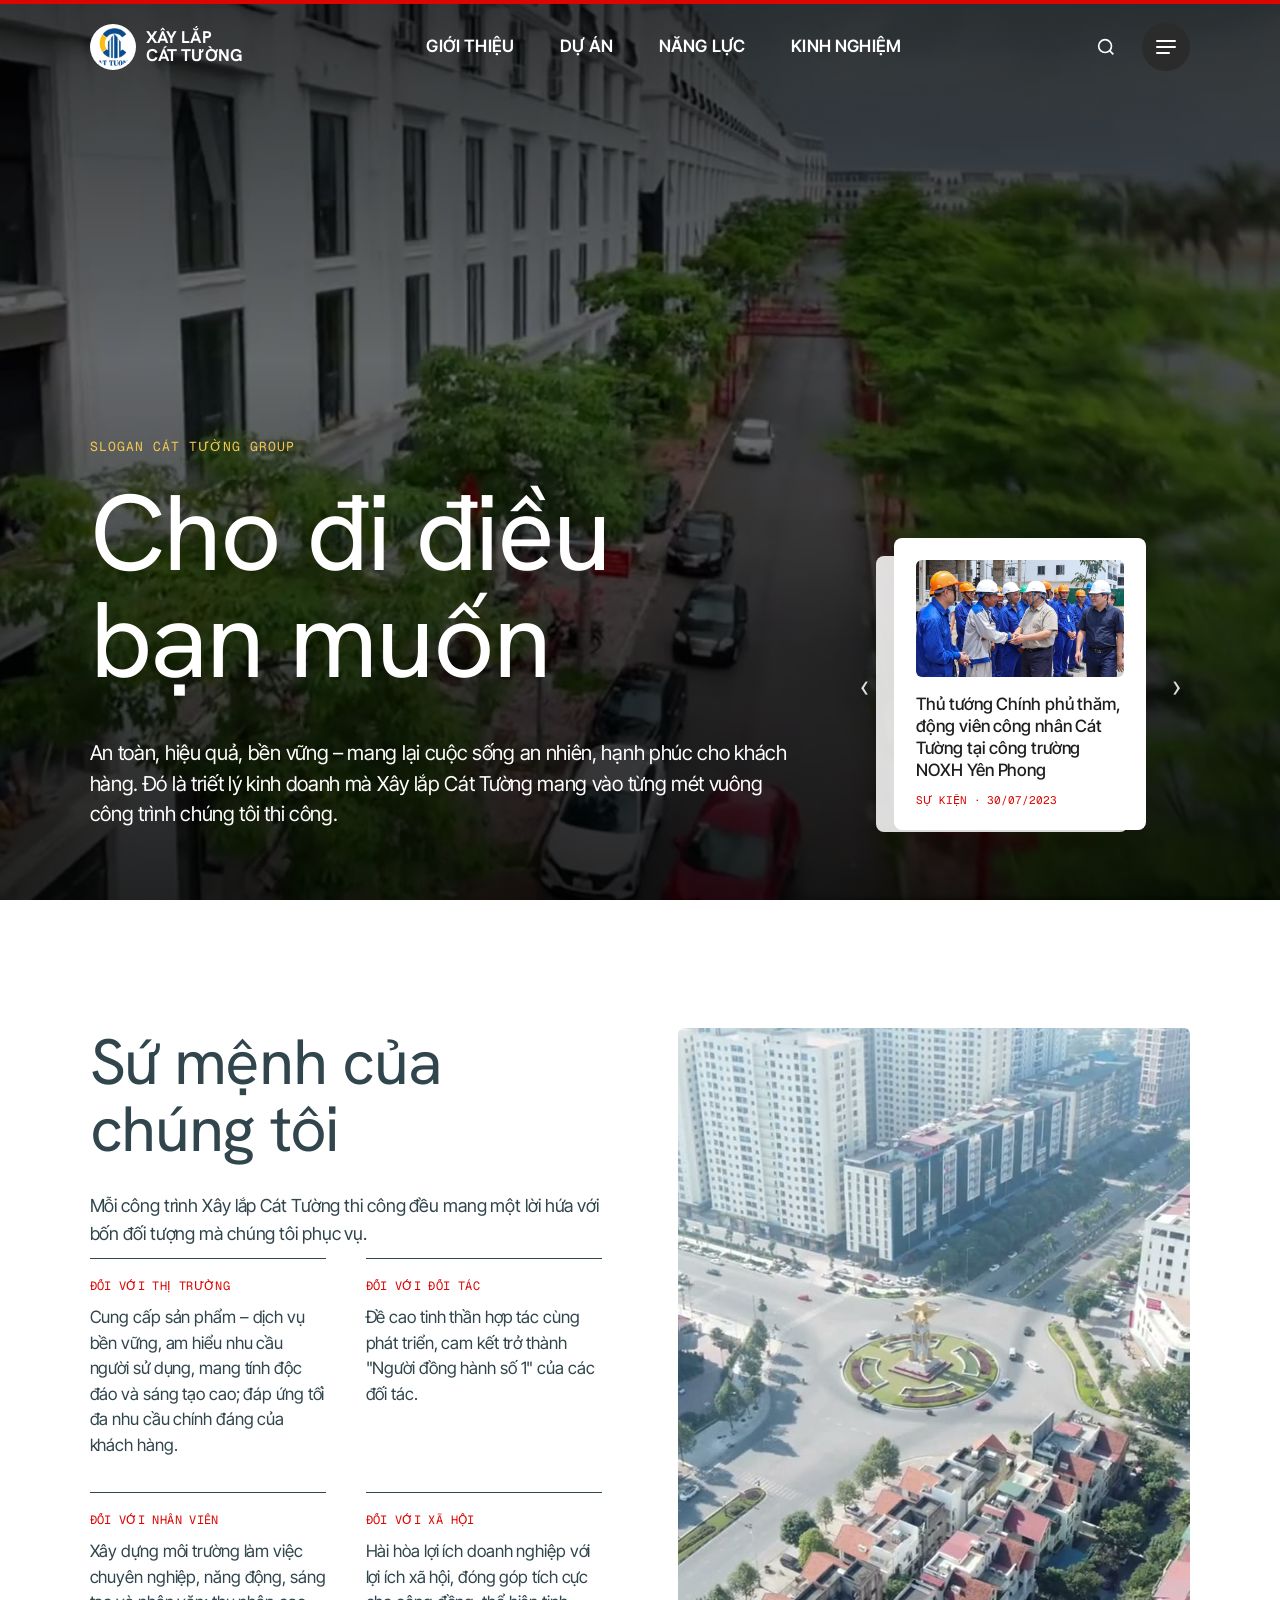
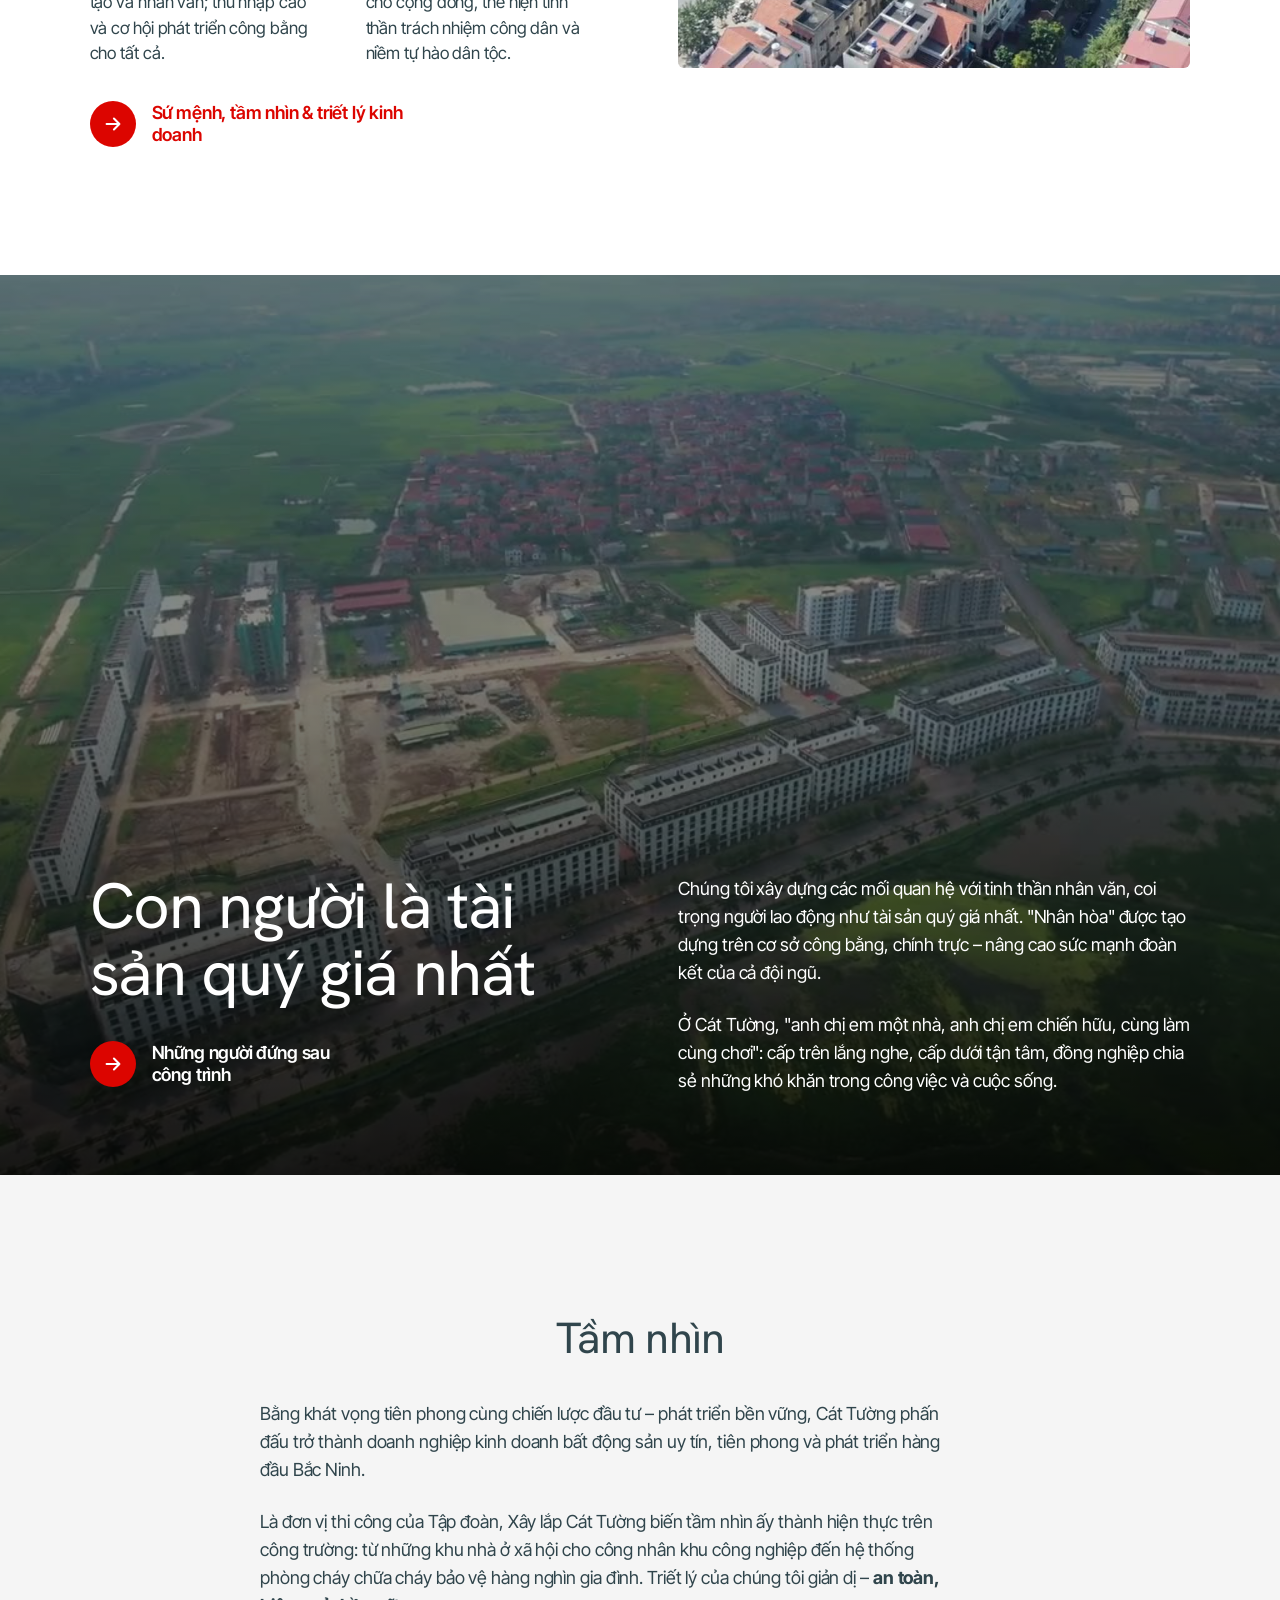
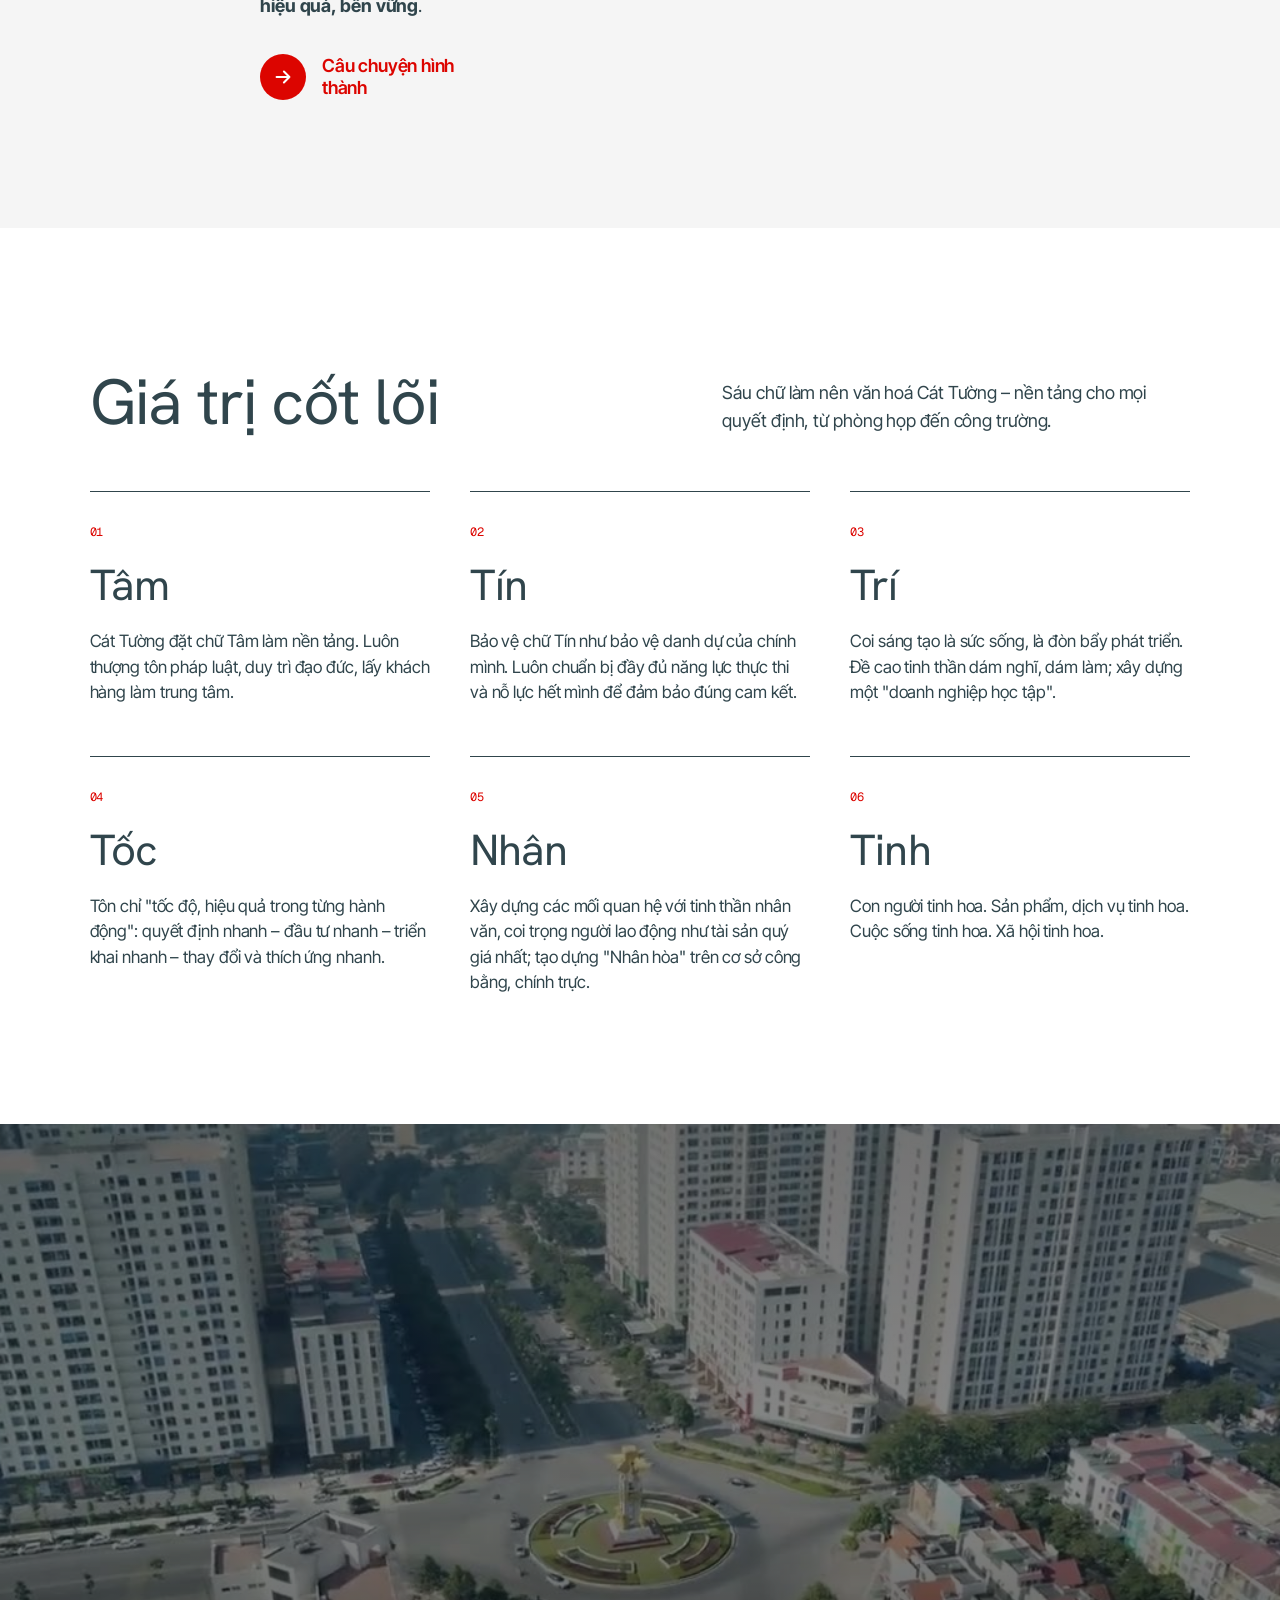
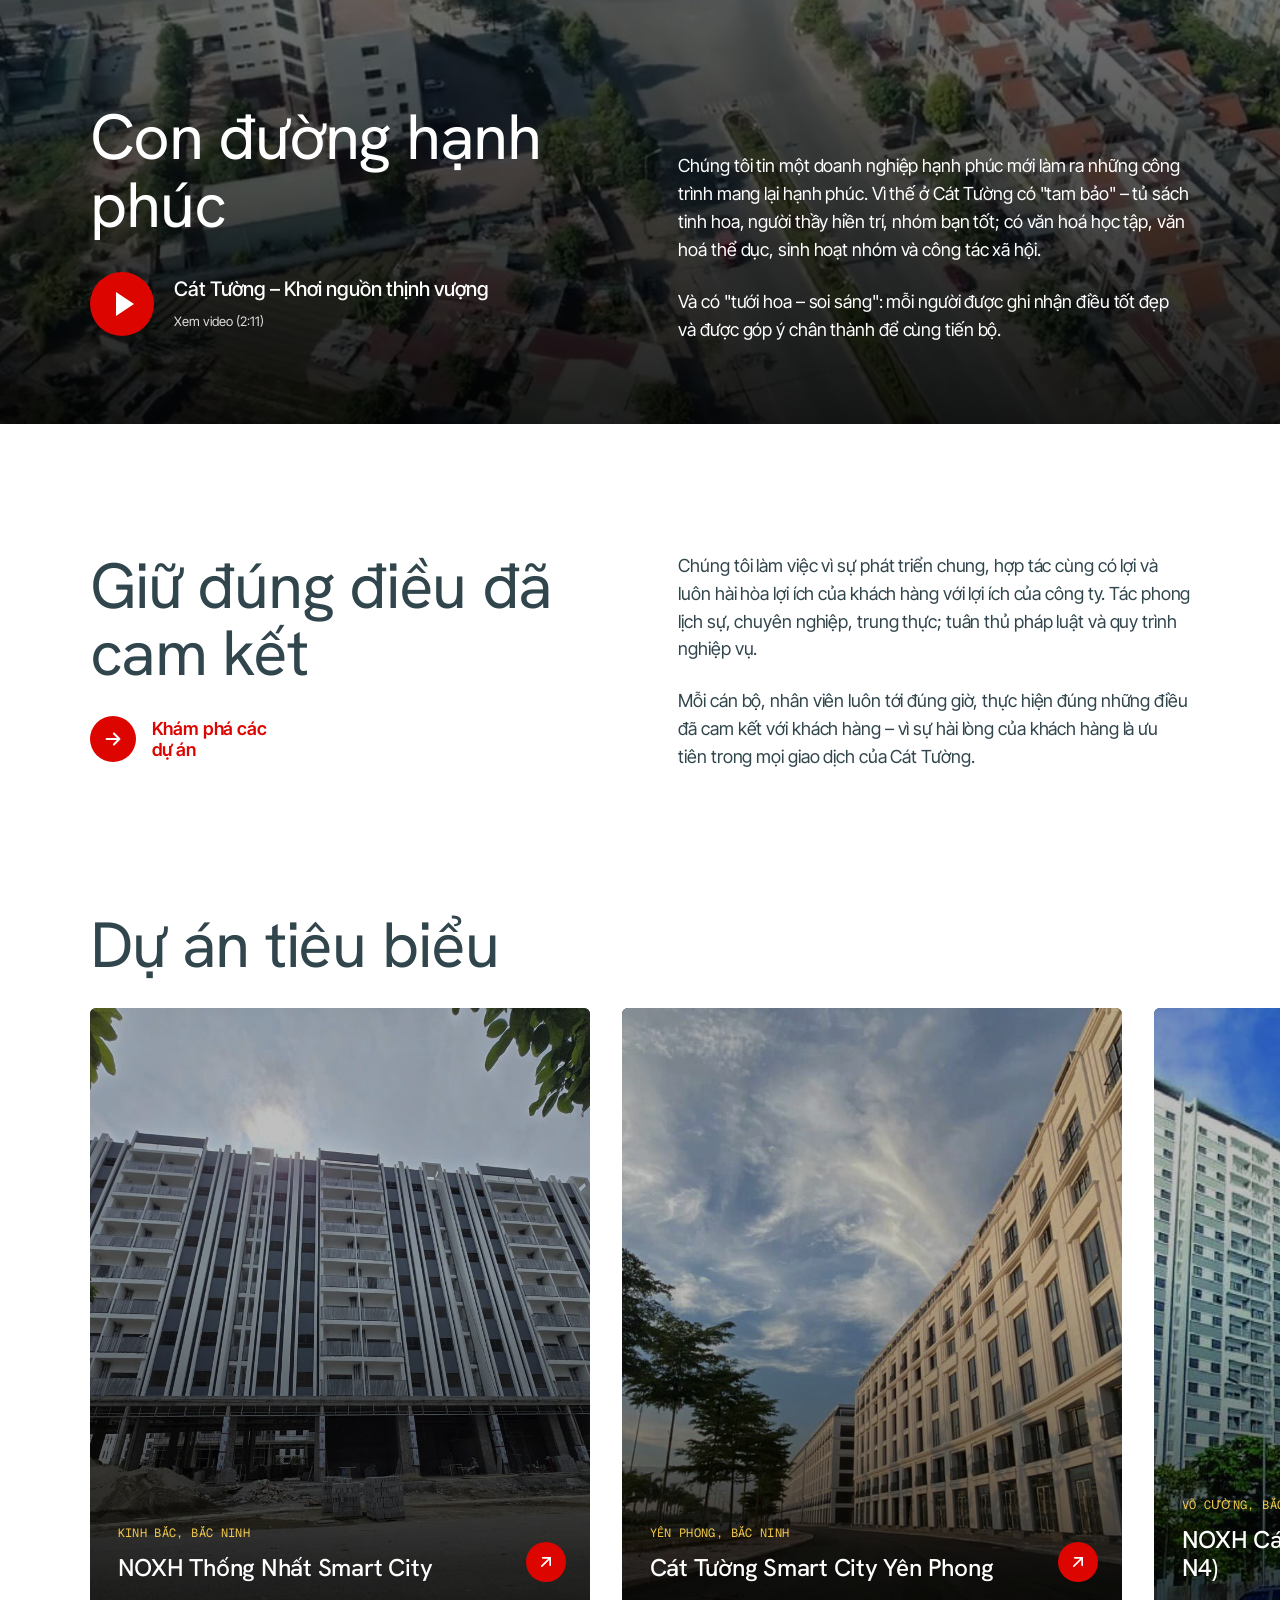
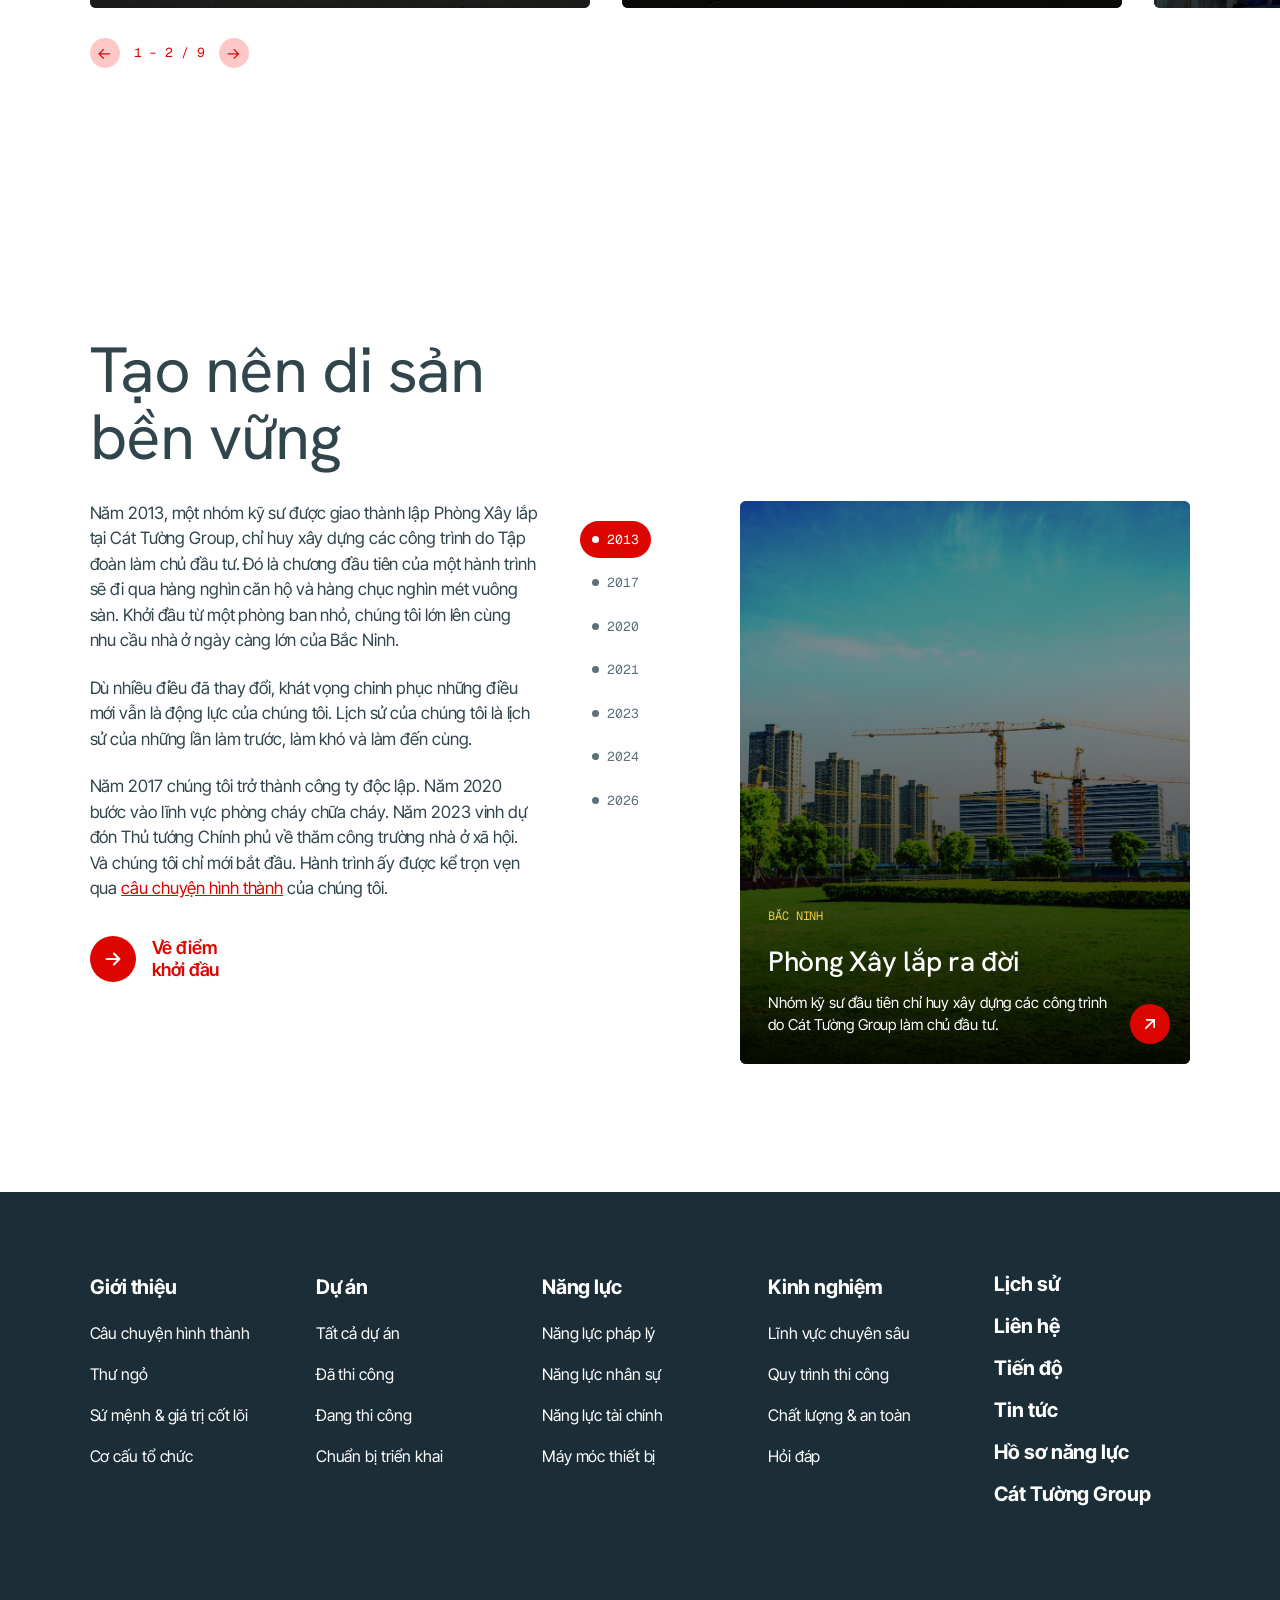
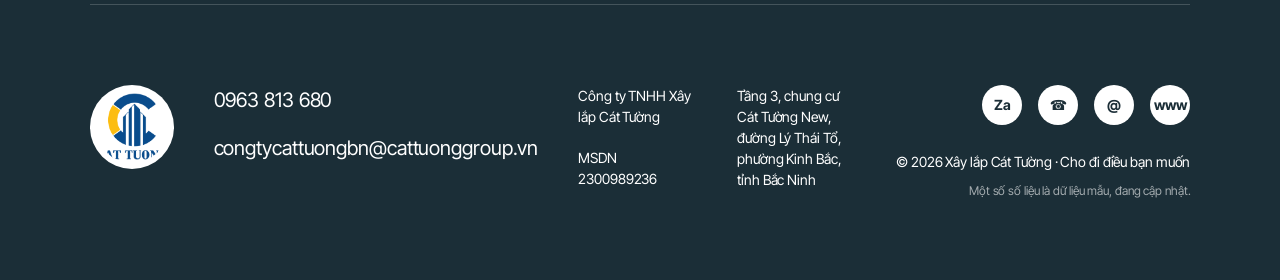
==== commit 2d6d2b05: "Viết lại nội dung theo Sổ tay văn hoá doanh nghiệp (slogan, sứ mệnh, tầm nhìn, giá trị cốt lõi, cam " ====
--- a/index.html
+++ b/index.html
@@ -12,13 +12,14 @@
 <body data-page="home">
 <main id="main">
 
-<!-- 1. HERO: We Live for a Challenge -->
+<!-- 1. HERO: slogan -->
 <section class="hero">
   <div class="hero-bg"><video autoplay muted loop playsinline poster="media/hero.jpg"><source src="media/hero.mp4" type="video/mp4"></video></div>
   <div class="wrap hero-in">
     <div>
-      <h1>Chúng tôi sống vì thử thách</h1>
-      <p>Tại Xây lắp Cát Tường, chúng tôi đồng hành cùng chủ đầu tư biến những dự án nhà ở thành hiện thực – những công trình tạo nên khác biệt bền lâu cho người dân và cộng đồng Bắc Ninh.</p>
+      <span class="slogan">Slogan Cát Tường Group</span>
+      <h1>Cho đi điều bạn muốn</h1>
+      <p>An toàn, hiệu quả, bền vững – mang lại cuộc sống an nhiên, hạnh phúc cho khách hàng. Đó là triết lý kinh doanh mà Xây lắp Cát Tường mang vào từng mét vuông công trình chúng tôi thi công.</p>
     </div>
     <div class="hero-news" id="heroNews">
       <button class="pv" aria-label="Tin trước">‹</button>
@@ -28,54 +29,76 @@
   </div>
 </section>
 
-<!-- 2. Teams Building Inspiring Projects -->
-<section class="sec dots">
+<!-- 2. Sứ mệnh -->
+<section class="sec">
   <div class="wrap split">
     <div class="rv">
-      <h2 class="h2">Những đội ngũ xây nên công trình truyền cảm hứng</h2>
-      <p class="lead">Chúng tôi thi công những công trình nâng cao chất lượng sống: nhà ở xã hội cho công nhân khu công nghiệp, chung cư cao tầng, khu đô thị đồng bộ hạ tầng – và hệ thống phòng cháy chữa cháy bảo vệ tất cả chúng.</p>
-      <p class="lead">Chúng tôi trân trọng được giao những công việc mình yêu thích: xây những công trình có ý nghĩa và giải quyết những bài toán khó trên từng công trường.</p>
-      <div class="btns"><a class="arr" href="gioi-thieu.html#gia-tri">Tầm nhìn, giá trị & cam kết</a></div>
+      <h2 class="h2">Sứ mệnh của chúng tôi</h2>
+      <p class="lead">Mỗi công trình Xây lắp Cát Tường thi công đều mang một lời hứa với bốn đối tượng mà chúng tôi phục vụ.</p>
+      <div class="mis">
+        <div><b>Đối với thị trường</b><p>Cung cấp sản phẩm – dịch vụ bền vững, am hiểu nhu cầu người sử dụng, mang tính độc đáo và sáng tạo cao; đáp ứng tối đa nhu cầu chính đáng của khách hàng.</p></div>
+        <div><b>Đối với đối tác</b><p>Đề cao tinh thần hợp tác cùng phát triển, cam kết trở thành "Người đồng hành số 1" của các đối tác.</p></div>
+        <div><b>Đối với nhân viên</b><p>Xây dựng môi trường làm việc chuyên nghiệp, năng động, sáng tạo và nhân văn; thu nhập cao và cơ hội phát triển công bằng cho tất cả.</p></div>
+        <div><b>Đối với xã hội</b><p>Hài hòa lợi ích doanh nghiệp với lợi ích xã hội, đóng góp tích cực cho cộng đồng, thể hiện tinh thần trách nhiệm công dân và niềm tự hào dân tộc.</p></div>
+      </div>
+      <div class="btns"><a class="arr" href="gioi-thieu.html#gia-tri">Sứ mệnh, tầm nhìn & triết lý kinh doanh</a></div>
     </div>
     <div class="mbox rv"><video autoplay muted loop playsinline poster="media/site.jpg"><source src="media/site.mp4" type="video/mp4"></video></div>
   </div>
 </section>
 
-<!-- 3. Defined by the Quality of Our People -->
+<!-- 3. Con người -->
 <section class="vbg">
   <video autoplay muted loop playsinline poster="media/people.jpg"><source src="media/people.mp4" type="video/mp4"></video>
   <div class="wrap split">
-    <div class="rv"><h2 class="h2">Được định nghĩa bởi chất lượng con người</h2><a class="arr" href="nang-luc.html#nhan-su">Những người đứng sau công trình</a></div>
-    <p class="lead rv">Đội ngũ của chúng tôi mang đến chuyên môn kỹ thuật, sự sáng tạo, bền bỉ và kinh nghiệm để giúp chủ đầu tư hiện thực hóa những dự án lớn. Chúng tôi thành công nhờ tinh thần hợp tác và khát vọng tạo ra khác biệt. Mỗi thử thách của ngày mai là động lực để chúng tôi vượt qua giới hạn của chính mình.</p>
+    <div class="rv"><h2 class="h2">Con người là tài sản quý giá nhất</h2><a class="arr" href="nang-luc.html#nhan-su">Những người đứng sau công trình</a></div>
+    <div class="rv"><p class="lead">Chúng tôi xây dựng các mối quan hệ với tinh thần nhân văn, coi trọng người lao động như tài sản quý giá nhất. "Nhân hòa" được tạo dựng trên cơ sở công bằng, chính trực – nâng cao sức mạnh đoàn kết của cả đội ngũ.</p>
+      <p class="lead">Ở Cát Tường, "anh chị em một nhà, anh chị em chiến hữu, cùng làm cùng chơi": cấp trên lắng nghe, cấp dưới tận tâm, đồng nghiệp chia sẻ những khó khăn trong công việc và cuộc sống.</p></div>
   </div>
 </section>
 
-<!-- 4. Building Tomorrow, Together -->
-<section class="sec dots">
+<!-- 4. Tầm nhìn -->
+<section class="sec soft">
   <div class="wrap"><div class="narrow rv">
-    <h2 class="h2">Cùng nhau xây dựng ngày mai</h2>
-    <p class="lead">Với 10 dự án đã và đang triển khai tại Bắc Ninh, năng lực và kinh nghiệm của chúng tôi đã được kiểm chứng. Chúng tôi không chỉ nhận những công trình khó – chúng tôi hoàn thành chúng. Dù là thi công đồng thời nhiều khối nhà cao tầng, cải tạo hệ thống PCCC trong tòa nhà đang có người ở hay xử lý nền đất yếu cạnh khu công nghiệp, chúng tôi luôn dẫn đầu bằng giải pháp và sự phối hợp.</p>
-    <p class="lead">Từ kỹ sư, chỉ huy trưởng đến những người thợ lành nghề, chúng tôi tìm kiếm những đồng nghiệp sẵn sàng đón nhận thử thách và mở rộng giới hạn của điều có thể.</p>
-    <div class="btns"><a class="arr" href="lien-he.html">Gia nhập đội ngũ Cát Tường</a></div>
+    <h2 class="h2">Tầm nhìn</h2>
+    <p class="lead">Bằng khát vọng tiên phong cùng chiến lược đầu tư – phát triển bền vững, Cát Tường phấn đấu trở thành doanh nghiệp kinh doanh bất động sản uy tín, tiên phong và phát triển hàng đầu Bắc Ninh.</p>
+    <p class="lead">Là đơn vị thi công của Tập đoàn, Xây lắp Cát Tường biến tầm nhìn ấy thành hiện thực trên công trường: từ những khu nhà ở xã hội cho công nhân khu công nghiệp đến hệ thống phòng cháy chữa cháy bảo vệ hàng nghìn gia đình. Triết lý của chúng tôi giản dị – <b>an toàn, hiệu quả, bền vững</b>.</p>
+    <div class="btns"><a class="arr" href="gioi-thieu.html#cau-chuyen">Câu chuyện hình thành</a></div>
   </div></div>
 </section>
 
-<!-- 5. We Are Bechtel -->
+<!-- 4b. Giá trị cốt lõi -->
+<section class="sec">
+  <div class="wrap">
+    <div class="sec-head"><h2 class="h2 rv">Giá trị cốt lõi</h2><p class="lead rv" style="max-width:26em">Sáu chữ làm nên văn hoá Cát Tường – nền tảng cho mọi quyết định, từ phòng họp đến công trường.</p></div>
+    <div class="vals">
+      <div class="rv"><span>01</span><h3>Tâm</h3><p>Cát Tường đặt chữ Tâm làm nền tảng. Luôn thượng tôn pháp luật, duy trì đạo đức, lấy khách hàng làm trung tâm.</p></div>
+      <div class="rv"><span>02</span><h3>Tín</h3><p>Bảo vệ chữ Tín như bảo vệ danh dự của chính mình. Luôn chuẩn bị đầy đủ năng lực thực thi và nỗ lực hết mình để đảm bảo đúng cam kết.</p></div>
+      <div class="rv"><span>03</span><h3>Trí</h3><p>Coi sáng tạo là sức sống, là đòn bẩy phát triển. Đề cao tinh thần dám nghĩ, dám làm; xây dựng một "doanh nghiệp học tập".</p></div>
+      <div class="rv"><span>04</span><h3>Tốc</h3><p>Tôn chỉ "tốc độ, hiệu quả trong từng hành động": quyết định nhanh – đầu tư nhanh – triển khai nhanh – thay đổi và thích ứng nhanh.</p></div>
+      <div class="rv"><span>05</span><h3>Nhân</h3><p>Xây dựng các mối quan hệ với tinh thần nhân văn, coi trọng người lao động như tài sản quý giá nhất; tạo dựng "Nhân hòa" trên cơ sở công bằng, chính trực.</p></div>
+      <div class="rv"><span>06</span><h3>Tinh</h3><p>Con người tinh hoa. Sản phẩm, dịch vụ tinh hoa. Cuộc sống tinh hoa. Xã hội tinh hoa.</p></div>
+    </div>
+  </div>
+</section>
+
+<!-- 5. Con đường hạnh phúc -->
 <section class="vbg">
   <video autoplay muted loop playsinline poster="media/city.jpg"><source src="media/city.mp4" type="video/mp4"></video>
   <div class="wrap split">
-    <div class="rv"><h2 class="h2">Chúng tôi là Cát Tường</h2>
-      <button class="play" id="playTvc"><i></i><span><b>Làm điều tưởng như không thể</b><small>Xem video (2:11)</small></span></button></div>
-    <p class="lead rv">Chính trực, đổi mới và tinh thần "không bao giờ dừng lại" là cốt lõi trong mọi việc chúng tôi làm. Đội ngũ của chúng tôi là những người dám nghĩ, những người giải quyết vấn đề giỏi, biến thử thách thành cơ hội để làm nên điều khác biệt. Đằng sau mỗi chiếc mũ bảo hộ và mỗi bản vẽ là quyết tâm không ngừng để đạt được điều người khác không thể.</p>
+    <div class="rv"><h2 class="h2">Con đường hạnh phúc</h2>
+      <button class="play" id="playTvc"><i></i><span><b>Cát Tường – Khơi nguồn thịnh vượng</b><small>Xem video (2:11)</small></span></button></div>
+    <div class="rv"><p class="lead">Chúng tôi tin một doanh nghiệp hạnh phúc mới làm ra những công trình mang lại hạnh phúc. Vì thế ở Cát Tường có "tam bảo" – tủ sách tinh hoa, người thầy hiền trí, nhóm bạn tốt; có văn hoá học tập, văn hoá thể dục, sinh hoạt nhóm và công tác xã hội.</p>
+      <p class="lead">Và có "tưới hoa – soi sáng": mỗi người được ghi nhận điều tốt đẹp và được góp ý chân thành để cùng tiến bộ.</p></div>
   </div>
 </section>
 
-<!-- 6. We Build History -->
+<!-- 6. Cam kết -->
 <section class="sec">
   <div class="wrap split">
-    <div class="rv"><h2 class="h2">Chúng tôi xây nên lịch sử</h2><a class="arr" href="du-an.html">Khám phá thêm dự án</a></div>
-    <div class="rv"><p class="lead">Những năm tới sẽ được định hình bởi khả năng đáp ứng nhanh và quy mô lớn nhu cầu nhà ở cho người lao động, hạ tầng đô thị, an toàn phòng cháy chữa cháy và phát triển bền vững.</p>
-      <p class="lead">Hơn 13 năm qua, chúng tôi luôn sẵn sàng đón nhận thử thách. Với chuyên môn và kinh nghiệm riêng có, Xây lắp Cát Tường được sinh ra để giải những bài toán này.</p></div>
+    <div class="rv"><h2 class="h2">Giữ đúng điều đã cam kết</h2><a class="arr" href="du-an.html">Khám phá các dự án</a></div>
+    <div class="rv"><p class="lead">Chúng tôi làm việc vì sự phát triển chung, hợp tác cùng có lợi và luôn hài hòa lợi ích của khách hàng với lợi ích của công ty. Tác phong lịch sự, chuyên nghiệp, trung thực; tuân thủ pháp luật và quy trình nghiệp vụ.</p>
+      <p class="lead">Mỗi cán bộ, nhân viên luôn tới đúng giờ, thực hiện đúng những điều đã cam kết với khách hàng – vì sự hài lòng của khách hàng là ưu tiên trong mọi giao dịch của Cát Tường.</p></div>
   </div>
 </section>
 
--- a/assets/style.css
+++ b/assets/style.css
@@ -128,7 +128,7 @@
 .sec{padding:clamp(80px,10vw,140px) 0}
 .sec.soft{background:var(--soft)}
 .sec.dark,.sec.blue{background:var(--black);color:#fff}
-.sec.dots,.dots{background-color:#fff;background-image:radial-gradient(#cfd8dd 1.2px,transparent 1.3px);background-size:22px 22px}
+/* (đã bỏ nền chấm bi) */
 .eyebrow{display:inline-block;font-size:13px;color:var(--red)}
 .dark .eyebrow,.vbg .eyebrow{color:var(--yellow)}
 .eyebrow::before{content:none}
@@ -501,3 +501,18 @@
 .dark .ms li.d::after{background:var(--yellow);border-color:var(--yellow)}
 .dark .ms li.c b{color:var(--yellow)}
 .gal{grid-auto-flow:dense}
+/* sứ mệnh 4 đối tượng & giá trị cốt lõi (theo Sổ tay văn hoá) */
+.mis{display:grid;grid-template-columns:1fr 1fr;gap:34px 40px;margin-top:10px}
+.mis div{border-top:1px solid var(--teal);padding-top:18px}
+.mis b{display:block;font-family:var(--f-mono);font-weight:400;font-size:12px;text-transform:uppercase;letter-spacing:.03em;color:var(--red);margin-bottom:10px}
+.mis p{font-size:17px;line-height:1.5}
+.vals{display:grid;grid-template-columns:repeat(3,1fr);gap:50px 40px}
+.vals div{border-top:1px solid var(--teal);padding-top:22px}
+.vals span{font-family:var(--f-mono);font-size:12px;color:var(--red)}
+.vals h3{font-size:clamp(34px,3.4vw,48px);margin:8px 0 12px;letter-spacing:-.02em}
+.vals p{font-size:17px}
+.slogan{font-family:var(--f-mono);font-size:13px;text-transform:uppercase;letter-spacing:.08em;color:var(--yellow);display:block;margin-bottom:22px}
+@media (max-width:900px){.mis{grid-template-columns:1fr}.vals{grid-template-columns:1fr 1fr}}
+@media (max-width:560px){.vals{grid-template-columns:1fr}}
+@media (max-width:1000px){.icon-row[style*="repeat(4"],.icon-row[style*="repeat(5"]{grid-template-columns:1fr 1fr !important}}
+@media (max-width:560px){.icon-row[style*="repeat(4"],.icon-row[style*="repeat(5"]{grid-template-columns:1fr !important}}
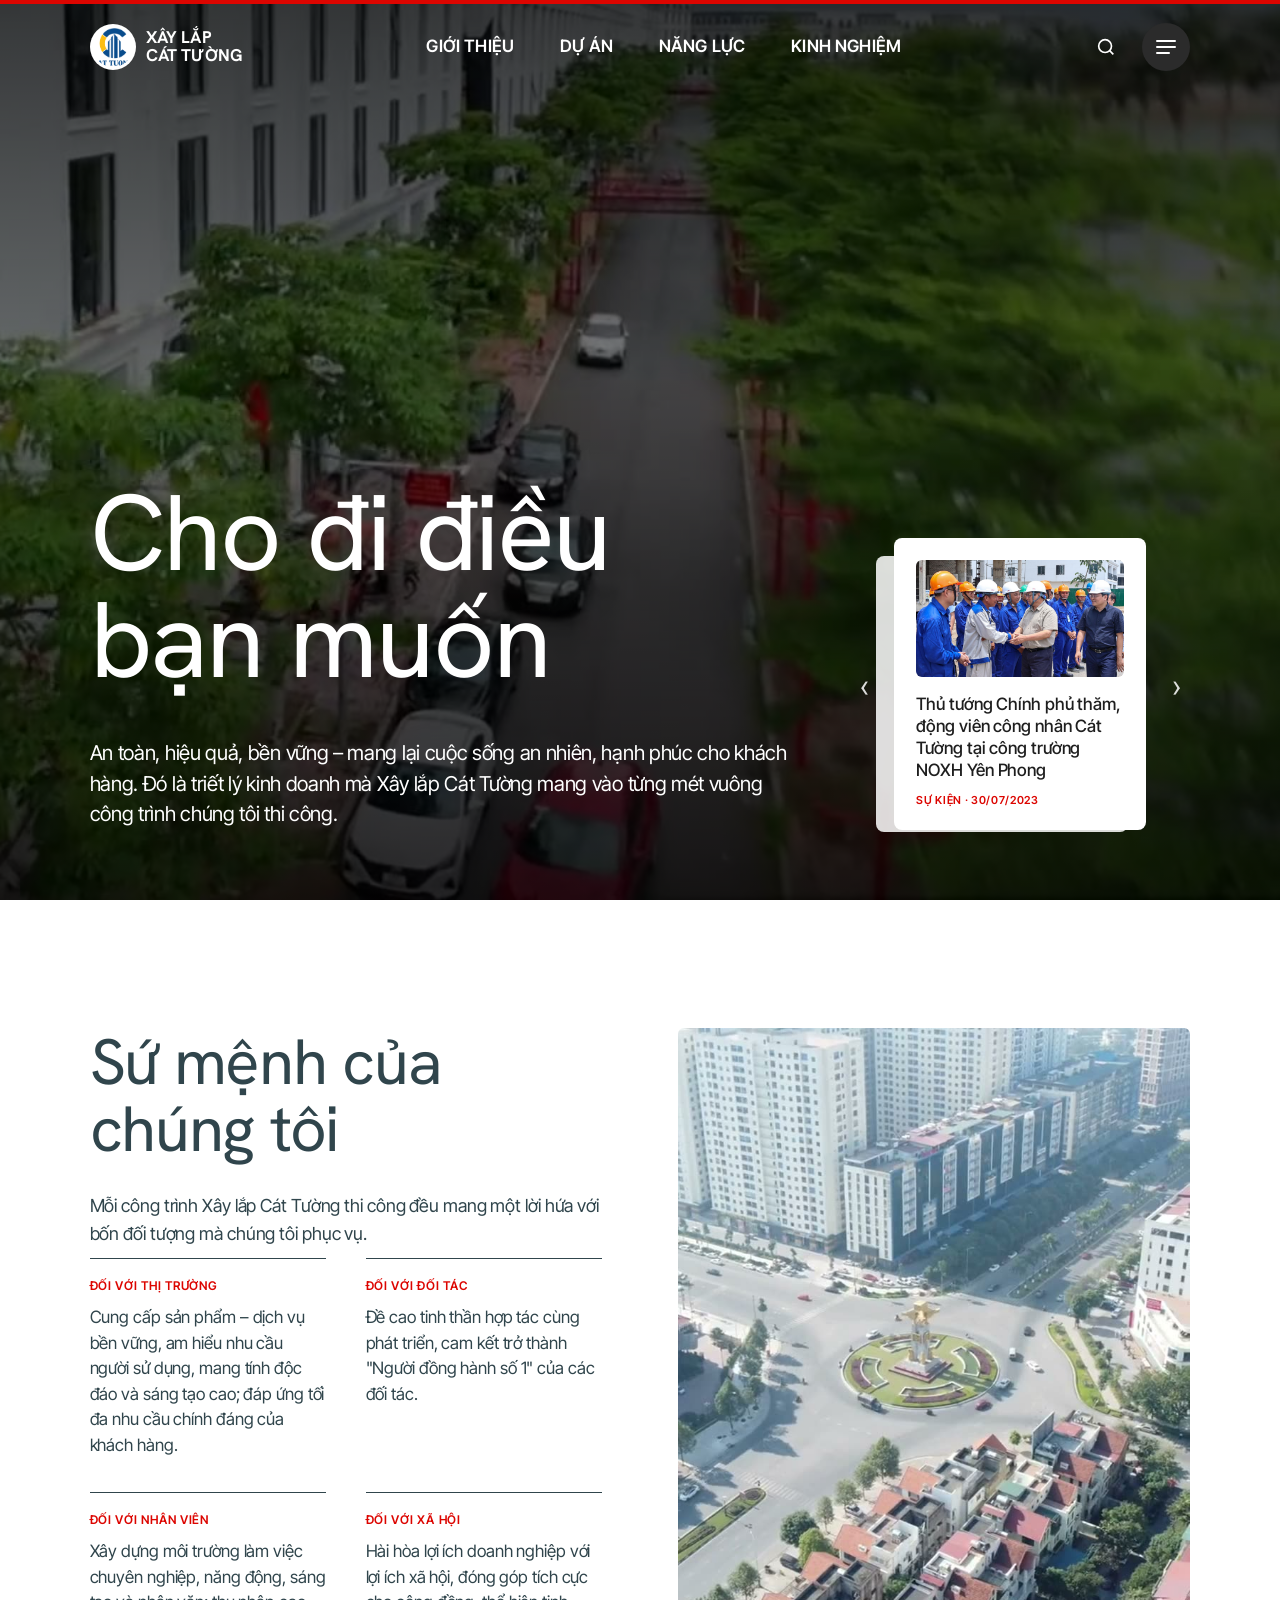
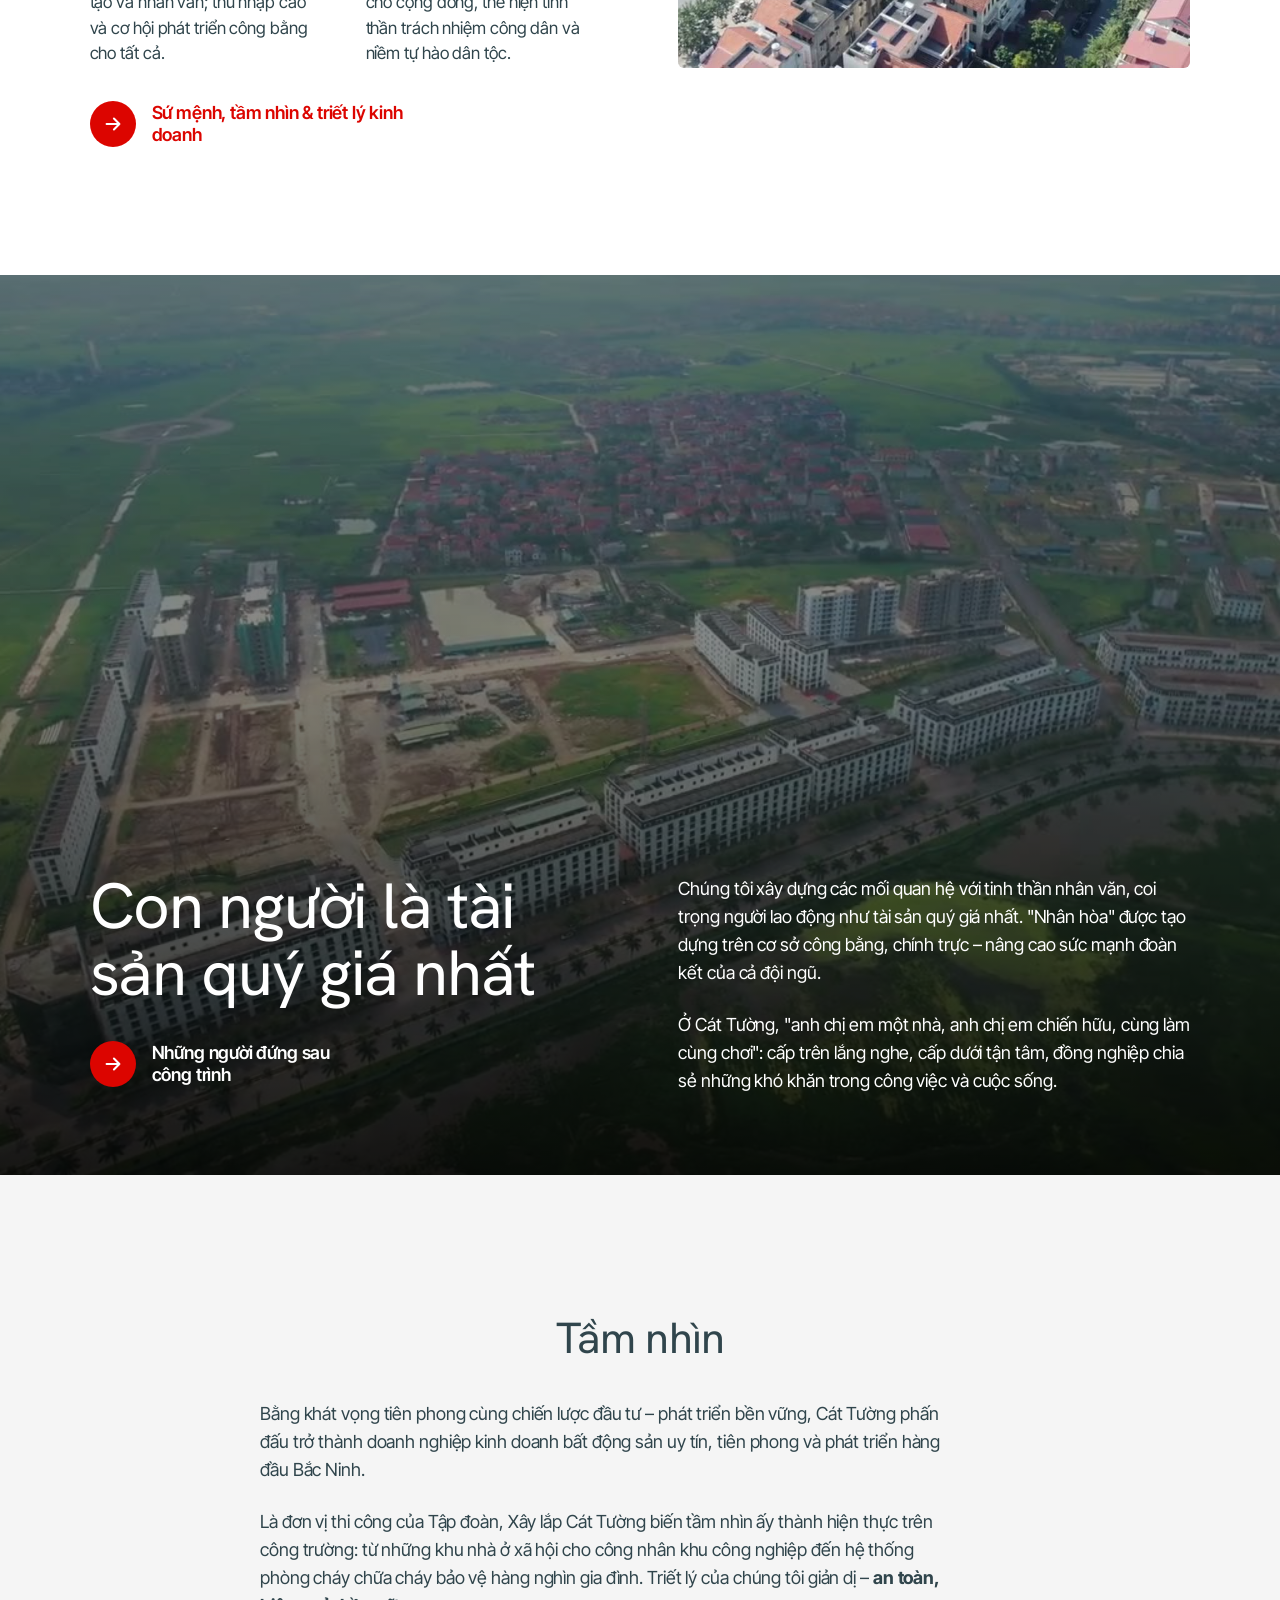
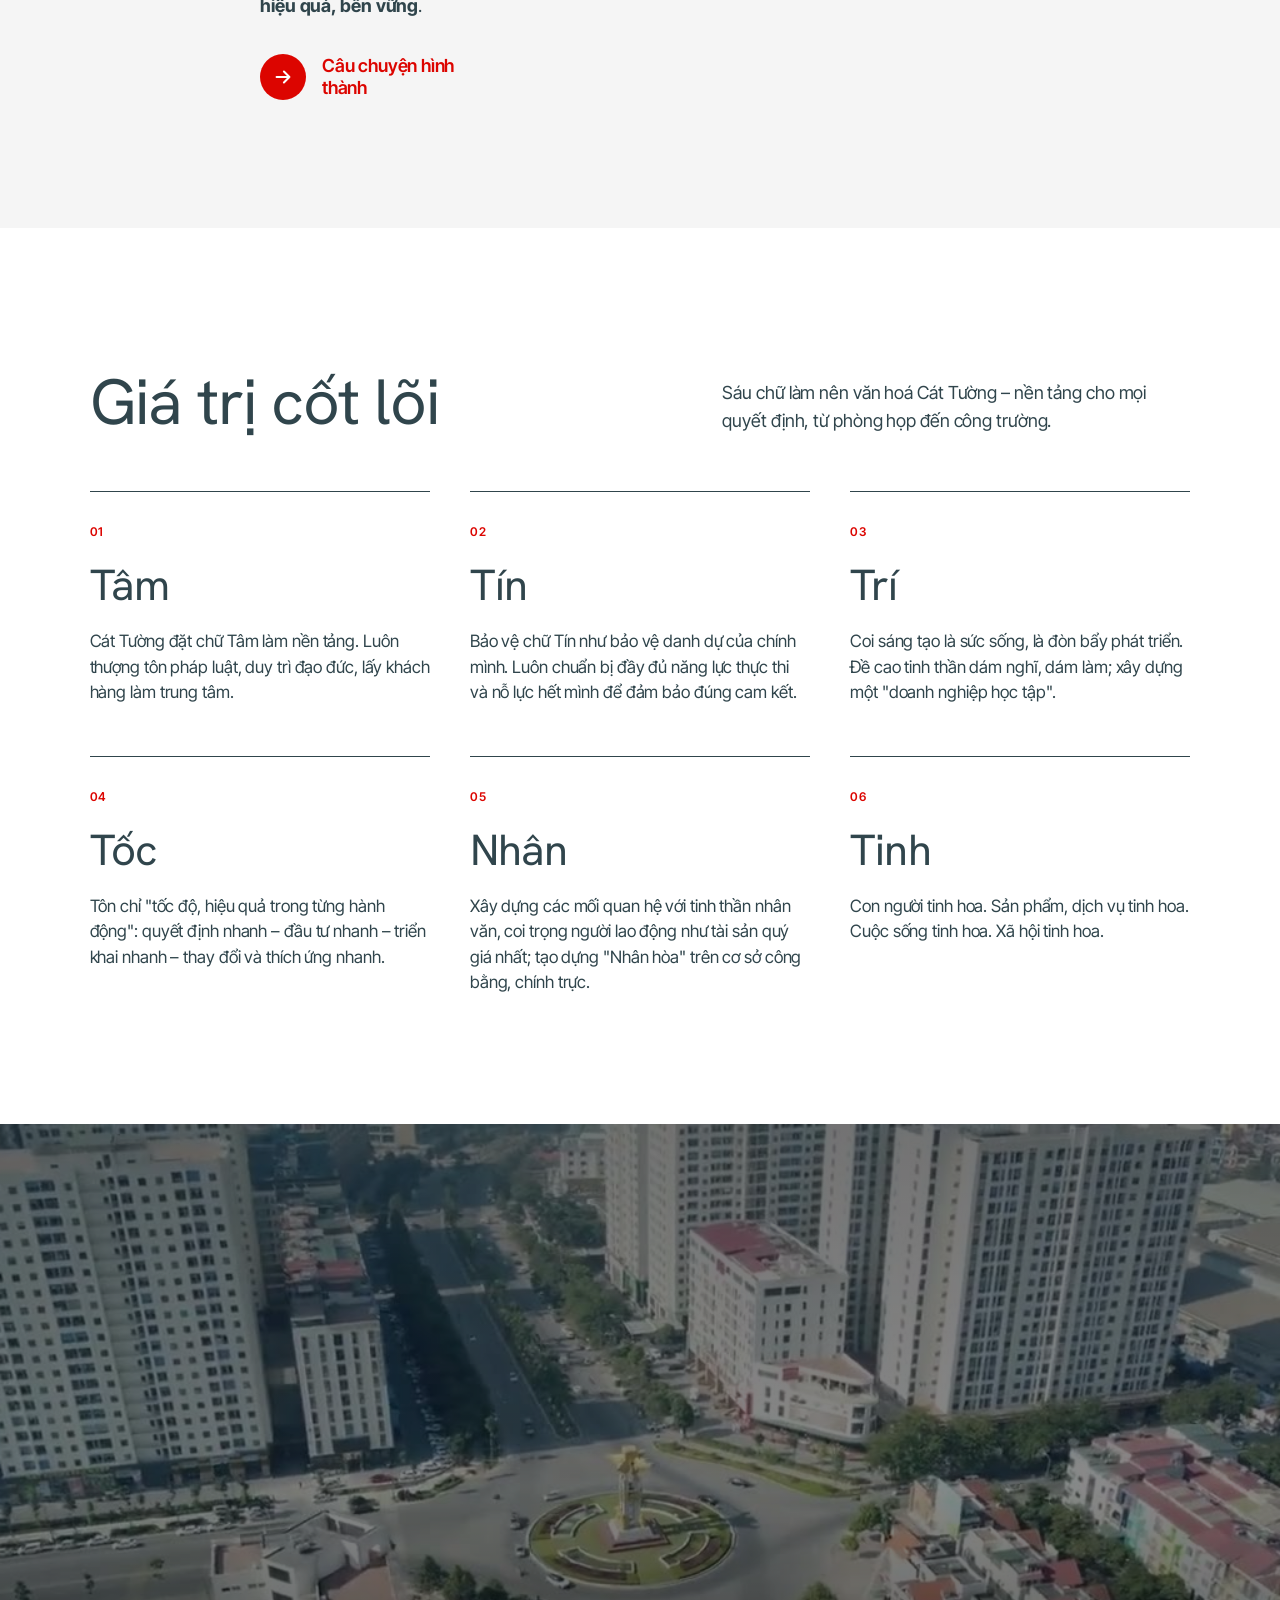
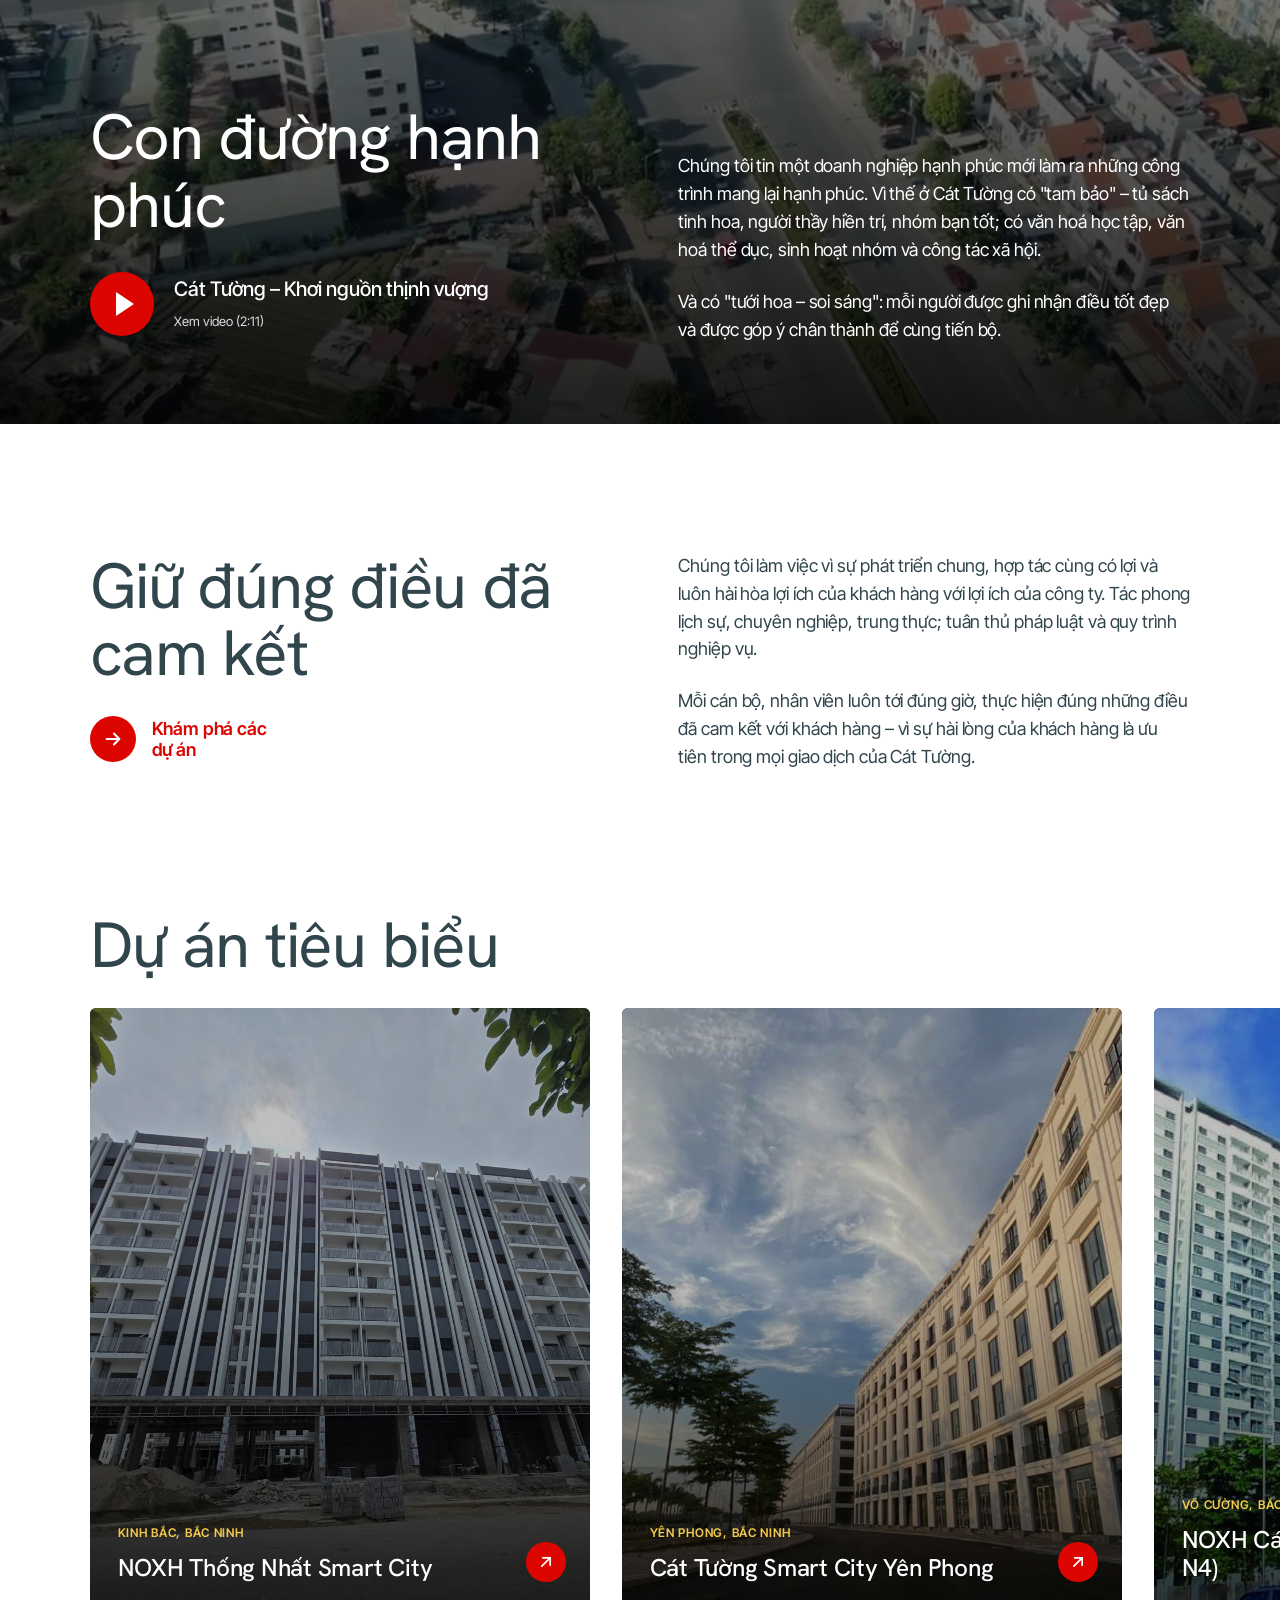
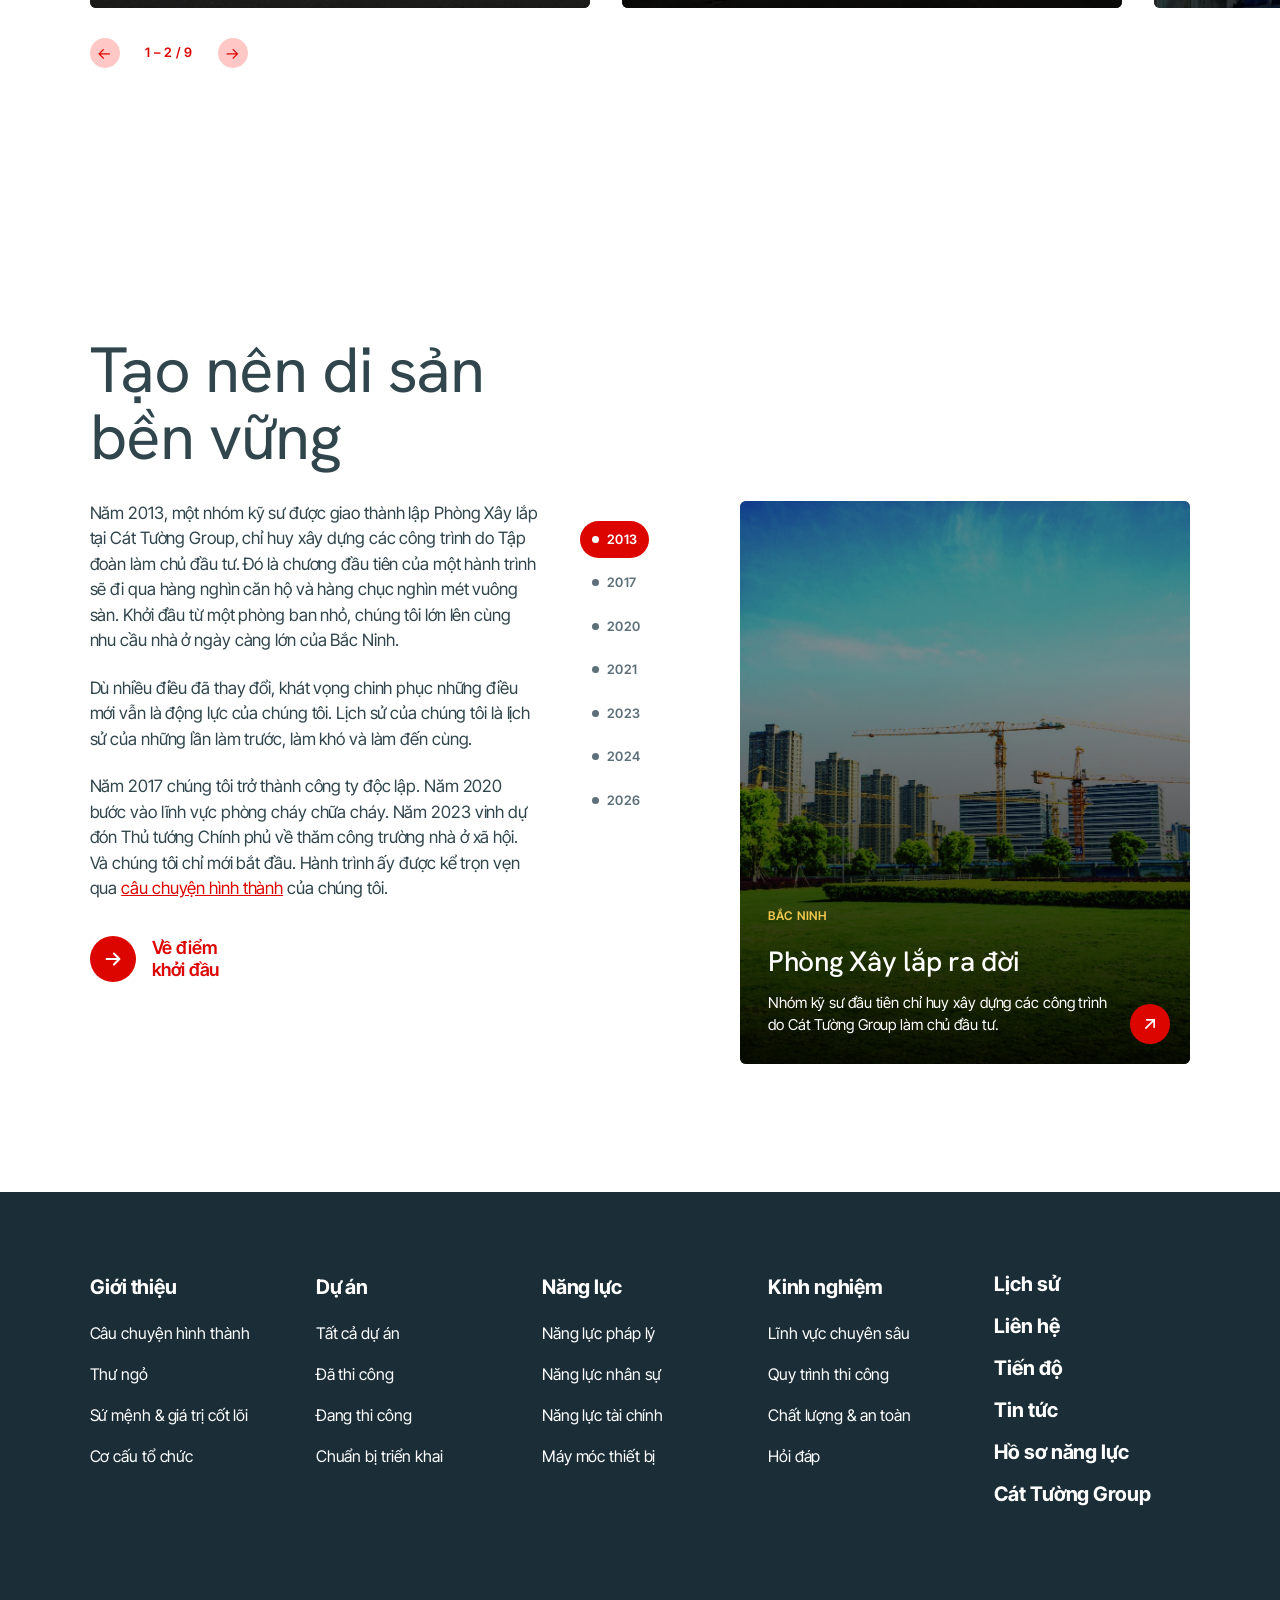
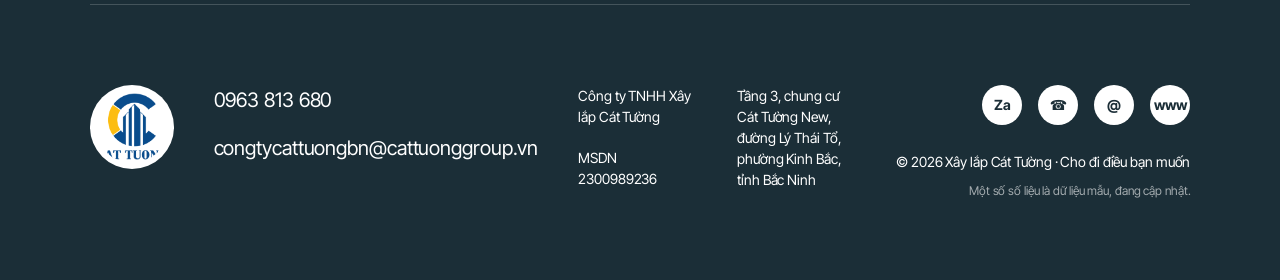
==== commit 150f2631: "Bỏ nhãn vàng ở hero, cắt logo chìm khỏi video hero, đổi nhãn in hoa sang chữ sans Co-Authored-By: Cl" ====
--- a/index.html
+++ b/index.html
@@ -6,7 +6,7 @@
 <meta name="description" content="Công ty TNHH Xây lắp Cát Tường – thi công xây dựng, lắp đặt và bảo trì hệ thống PCCC tại Bắc Ninh. Hồ sơ năng lực, dự án, tiến độ công trình.">
 <link rel="icon" href="img/logo.png">
 <link rel="preconnect" href="https://fonts.googleapis.com"><link rel="preconnect" href="https://fonts.gstatic.com" crossorigin>
-<link href="https://fonts.googleapis.com/css2?family=Hanken+Grotesk:wght@400;500;600;700&family=Inter+Tight:ital,wght@0,400;0,500;0,600;0,700;1,400&family=Geist+Mono:wght@400;500&display=swap" rel="stylesheet">
+<link href="https://fonts.googleapis.com/css2?family=Hanken+Grotesk:wght@400;500;600;700&family=Inter+Tight:ital,wght@0,400;0,500;0,600;0,700;1,400&display=swap" rel="stylesheet">
 <link rel="stylesheet" href="assets/style.css">
 </head>
 <body data-page="home">
@@ -17,7 +17,6 @@
   <div class="hero-bg"><video autoplay muted loop playsinline poster="media/hero.jpg"><source src="media/hero.mp4" type="video/mp4"></video></div>
   <div class="wrap hero-in">
     <div>
-      <span class="slogan">Slogan Cát Tường Group</span>
       <h1>Cho đi điều bạn muốn</h1>
       <p>An toàn, hiệu quả, bền vững – mang lại cuộc sống an nhiên, hạnh phúc cho khách hàng. Đó là triết lý kinh doanh mà Xây lắp Cát Tường mang vào từng mét vuông công trình chúng tôi thi công.</p>
     </div>
--- a/assets/style.css
+++ b/assets/style.css
@@ -10,7 +10,7 @@
   --max:1240px;--gut:clamp(16px,7vw,100px);--radius:6px;
   --font:'Inter Tight',ui-sans-serif,system-ui,sans-serif;
   --f-head:'Hanken Grotesk',ui-sans-serif,system-ui,sans-serif;
-  --f-mono:'Geist Mono',ui-monospace,SFMono-Regular,Menlo,Consolas,monospace;
+  --f-mono:'Inter Tight',ui-sans-serif,system-ui,sans-serif;
 }
 *{box-sizing:border-box;margin:0;padding:0}
 html{scroll-behavior:smooth}
@@ -516,3 +516,6 @@
 @media (max-width:560px){.vals{grid-template-columns:1fr}}
 @media (max-width:1000px){.icon-row[style*="repeat(4"],.icon-row[style*="repeat(5"]{grid-template-columns:1fr 1fr !important}}
 @media (max-width:560px){.icon-row[style*="repeat(4"],.icon-row[style*="repeat(5"]{grid-template-columns:1fr !important}}
+/* nhãn in hoa: chữ sans đậm thay cho chữ đơn cách */
+.eyebrow,.meganav h5,.mega h4,.pc small,.lcard small,.card small,.tile .n,.hero-news .nc small,.crumbs,.subnav a,.chip,.tag,.badge-sample,.facts dt,.tbl th,.form label,.mis b,.vals span,.ms li b,.chap .side .no,.chap figcaption,blockquote.q cite,.doc span,.pill-list span,.btn,.car-count,.legacy .yrs button,.tl-years button,.step::before,.org .node b,.meganav .post small,.mbar a,.lb p,.tbl td::before,.stat b sup,.prog-top b{font-weight:600;letter-spacing:.06em}
+.legacy .yrs button,.car-count,.prog-top b,.step::before{letter-spacing:.02em}
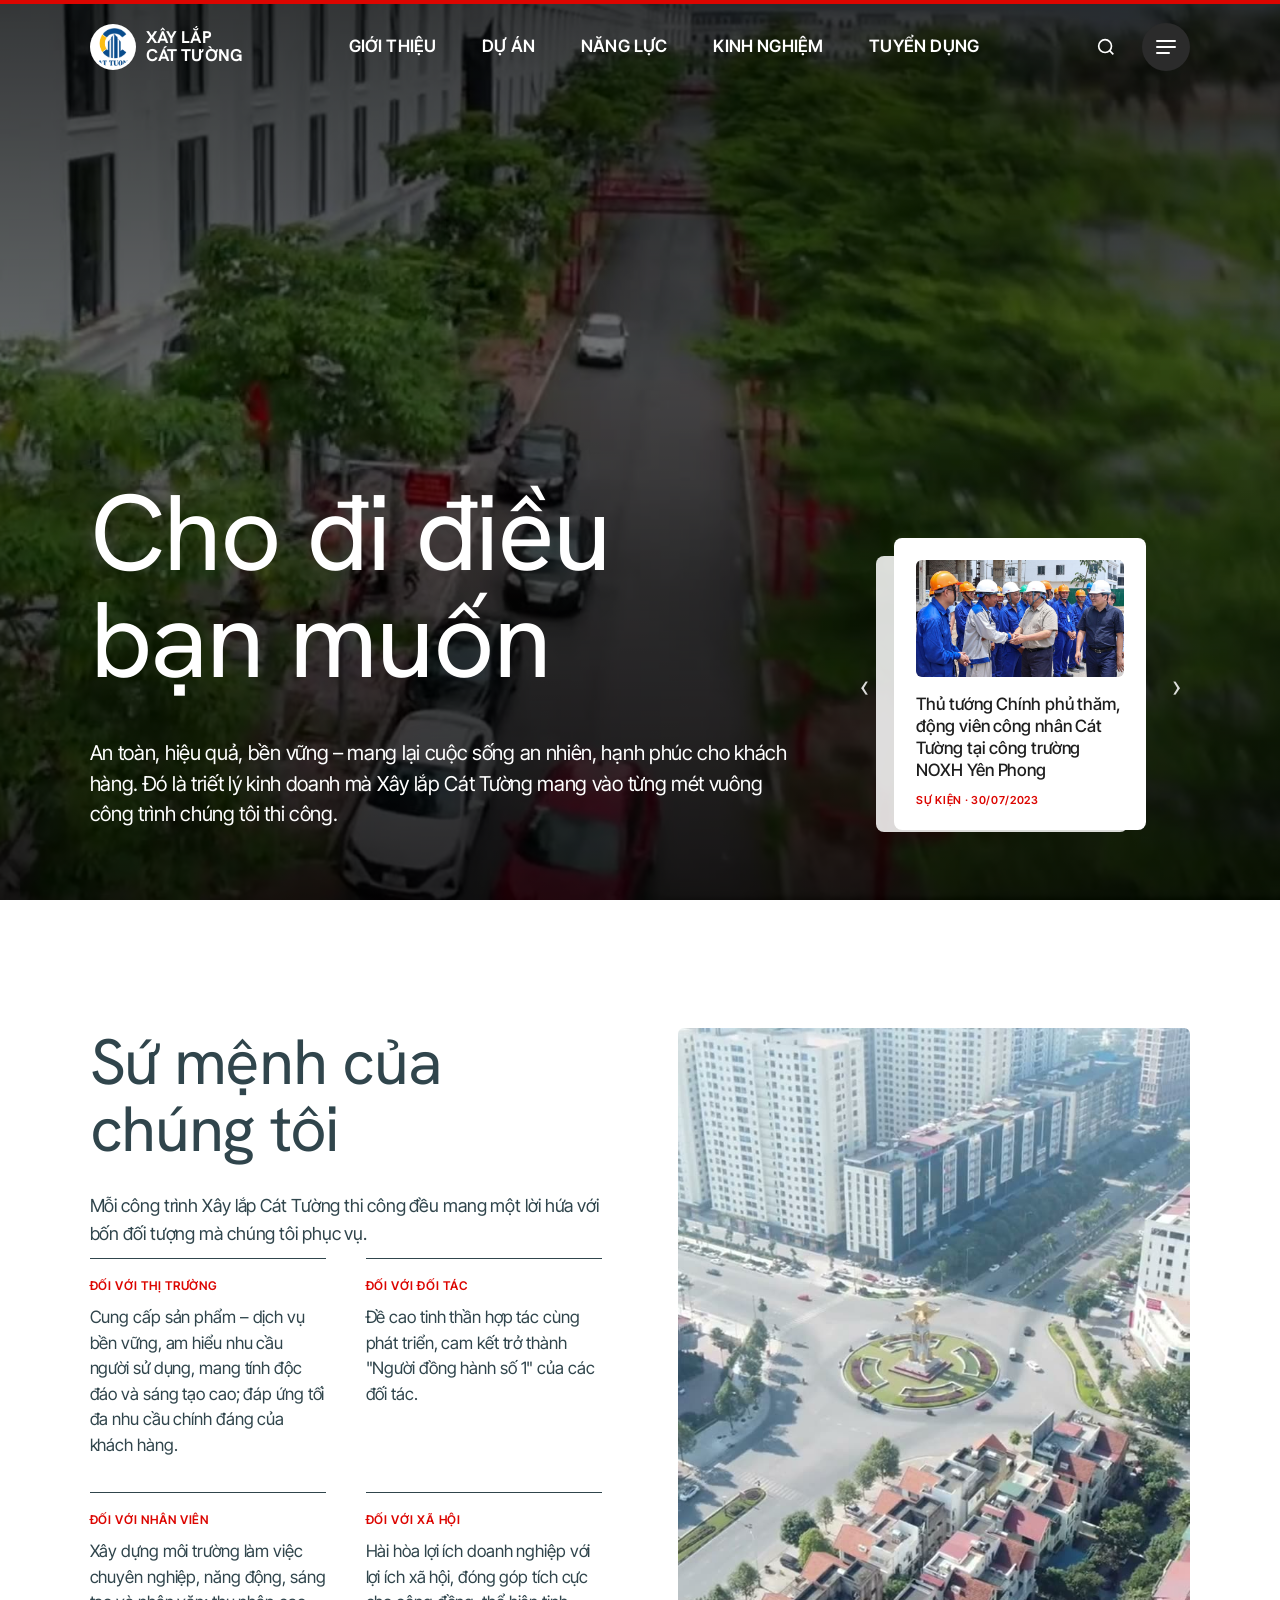
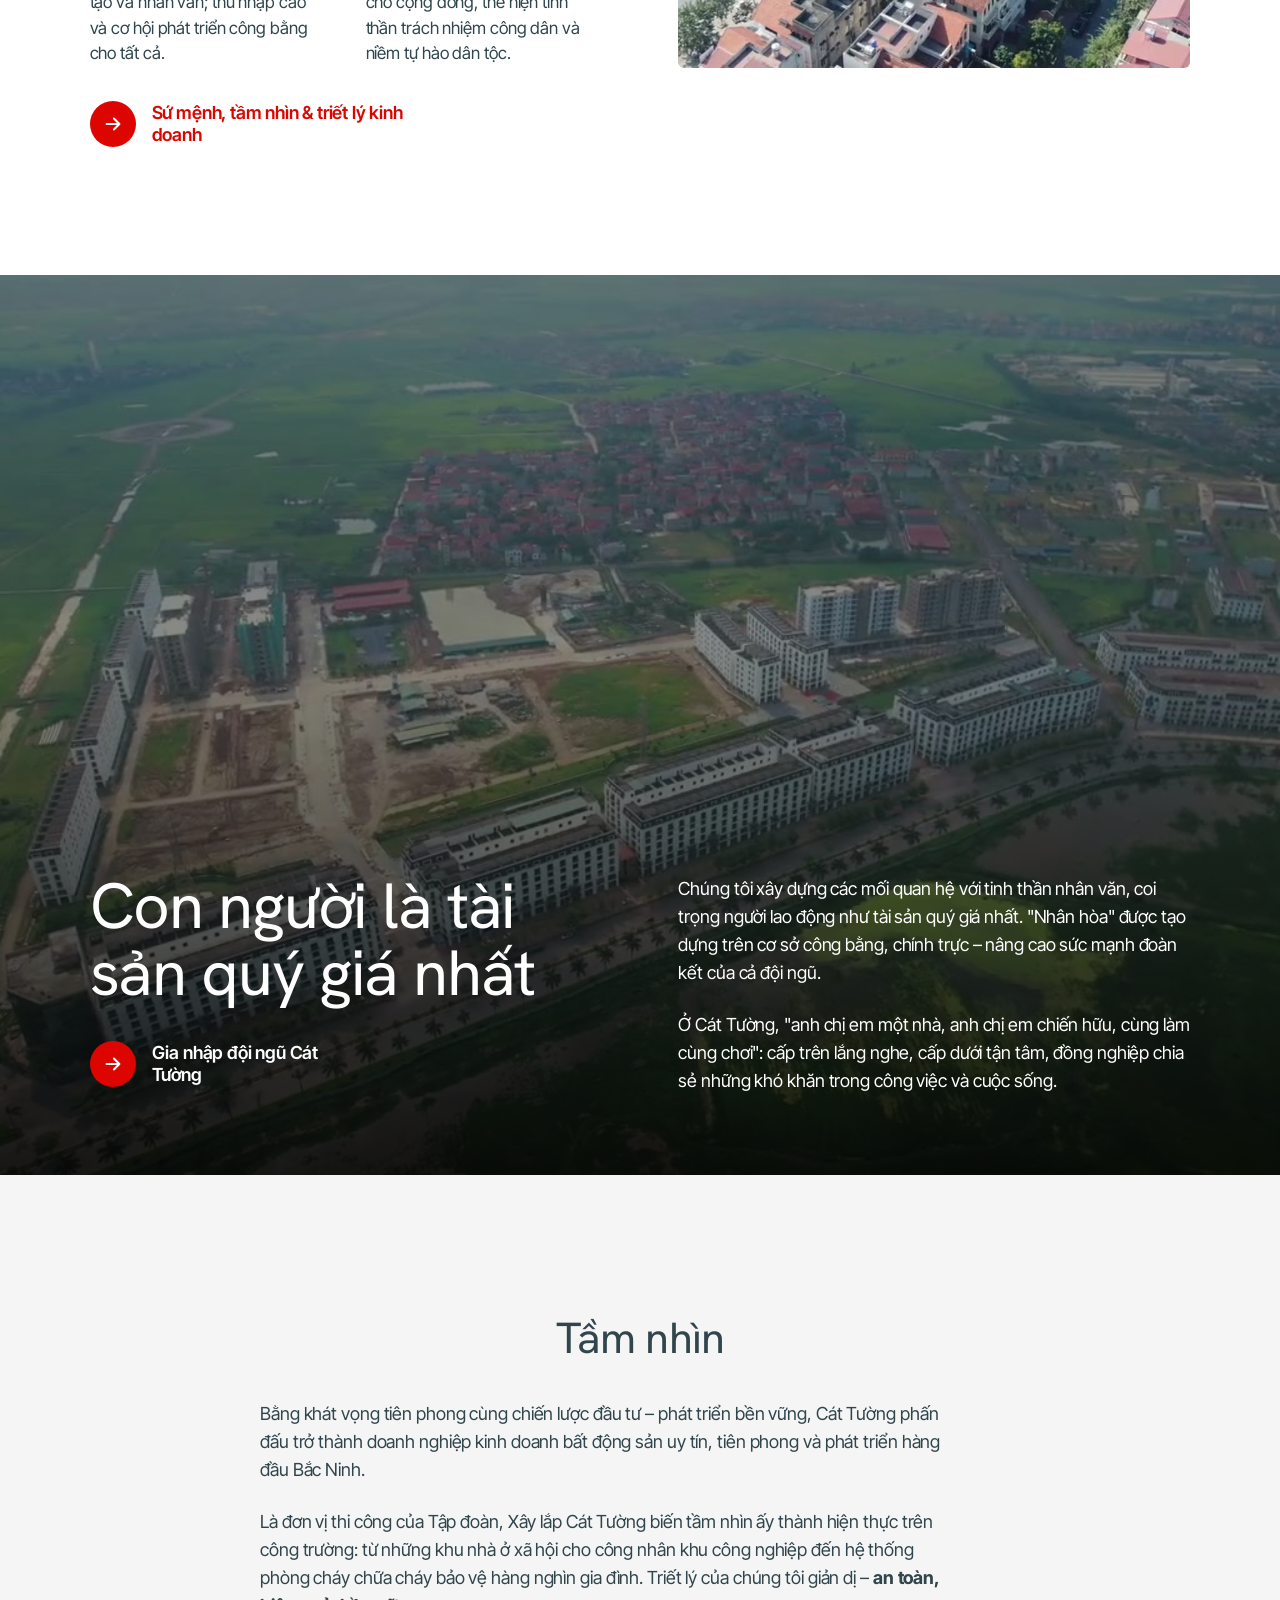
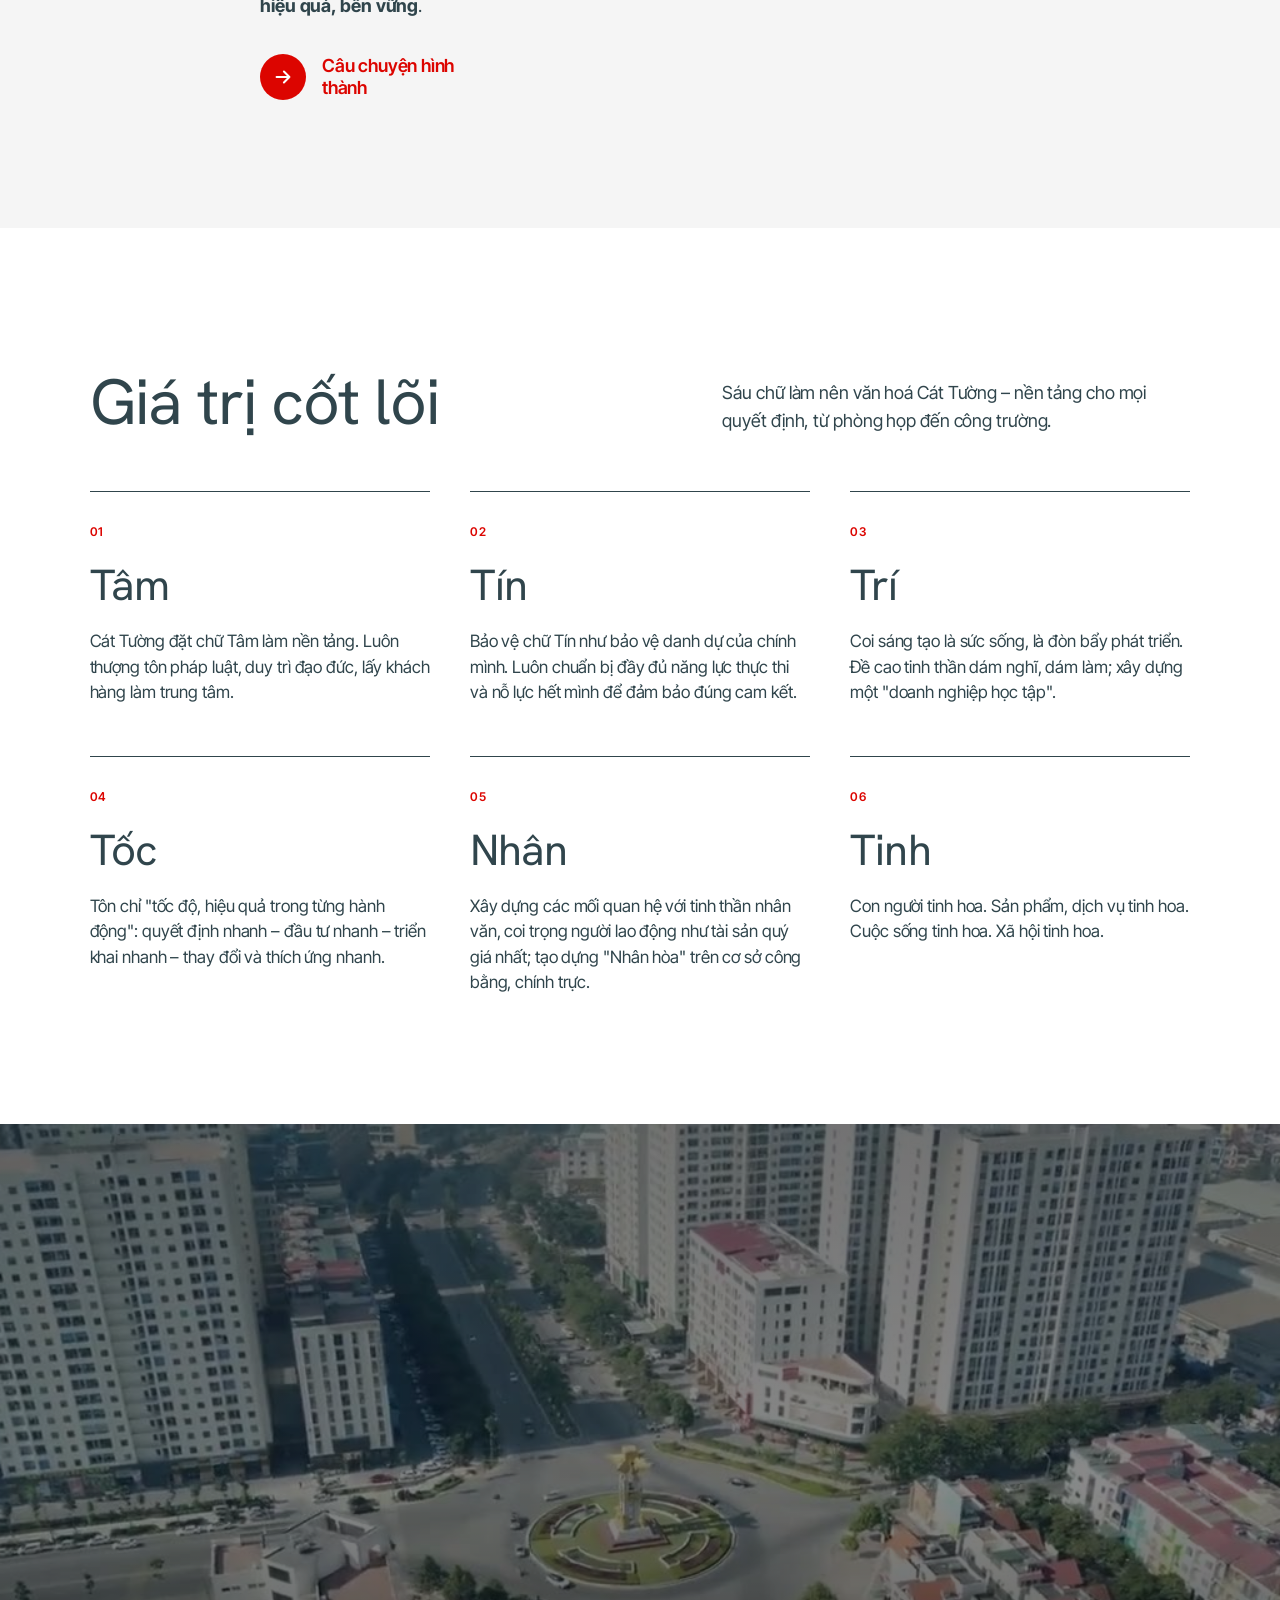
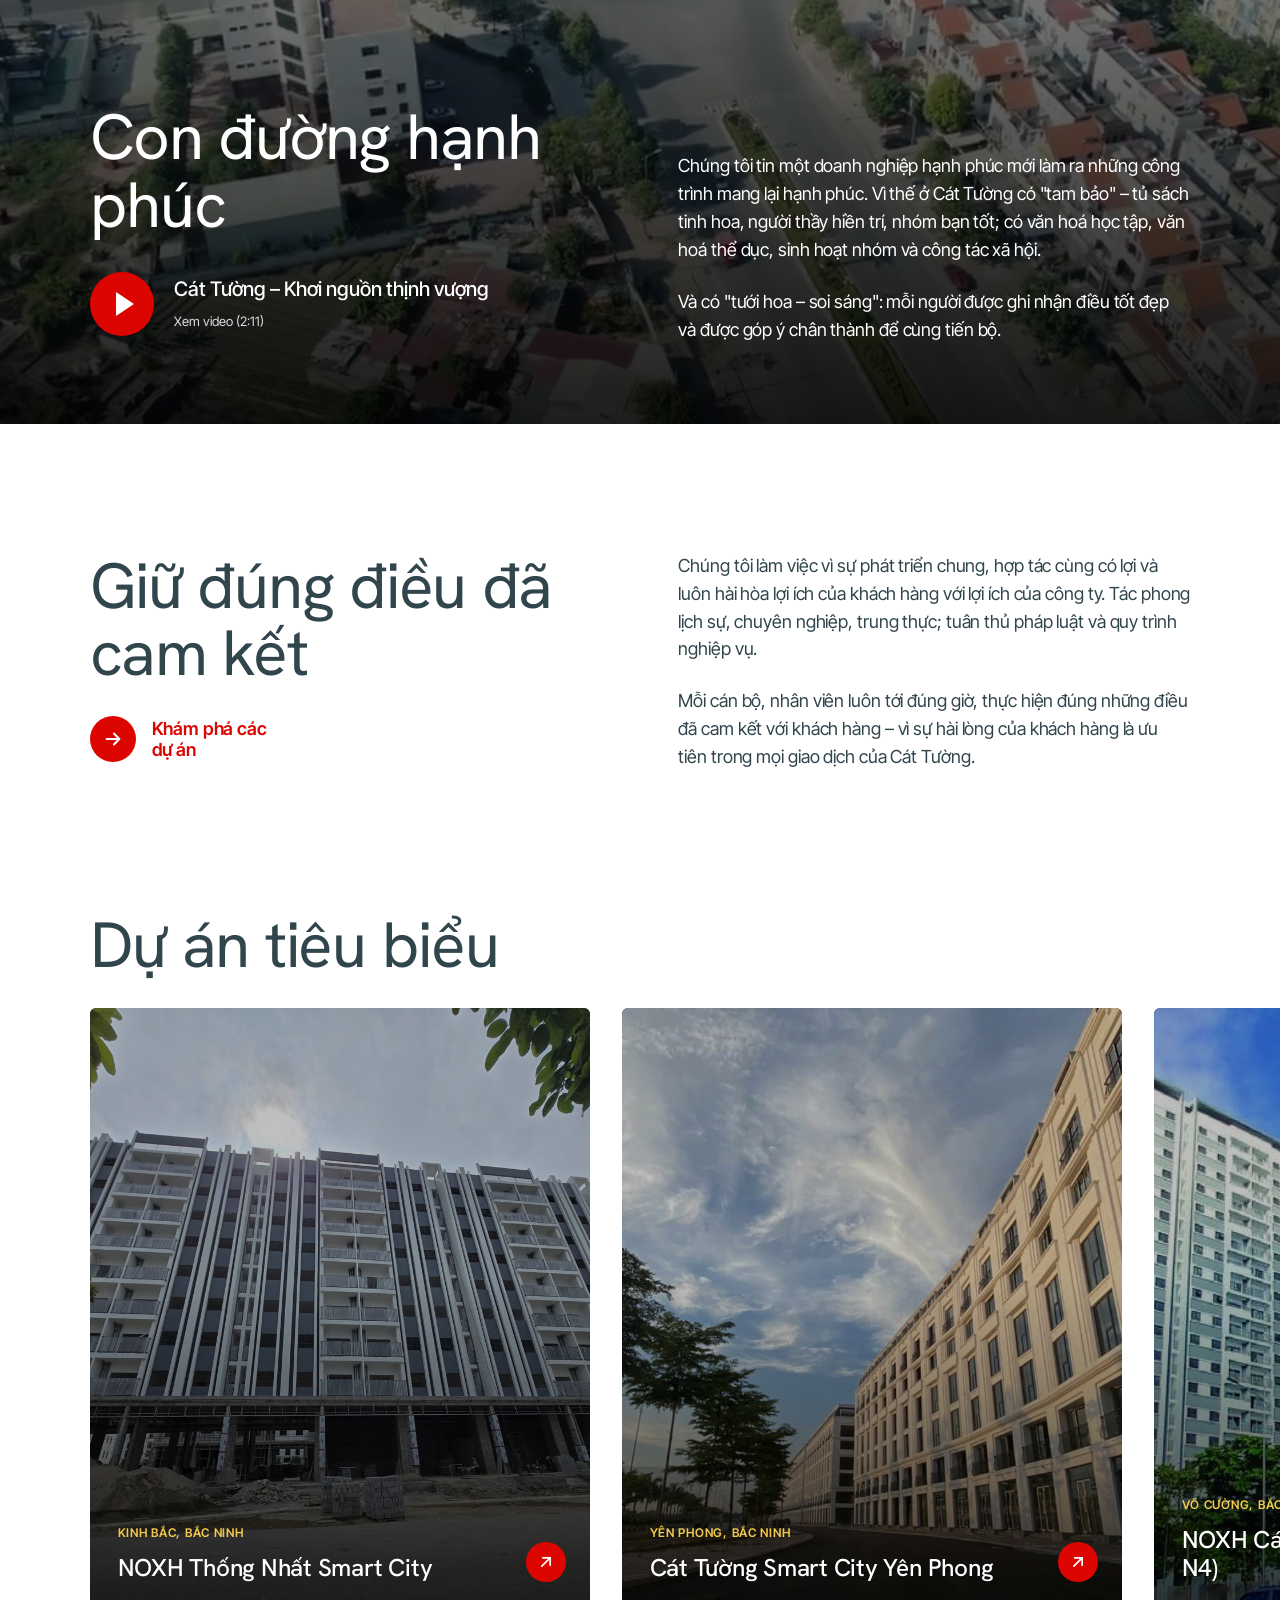
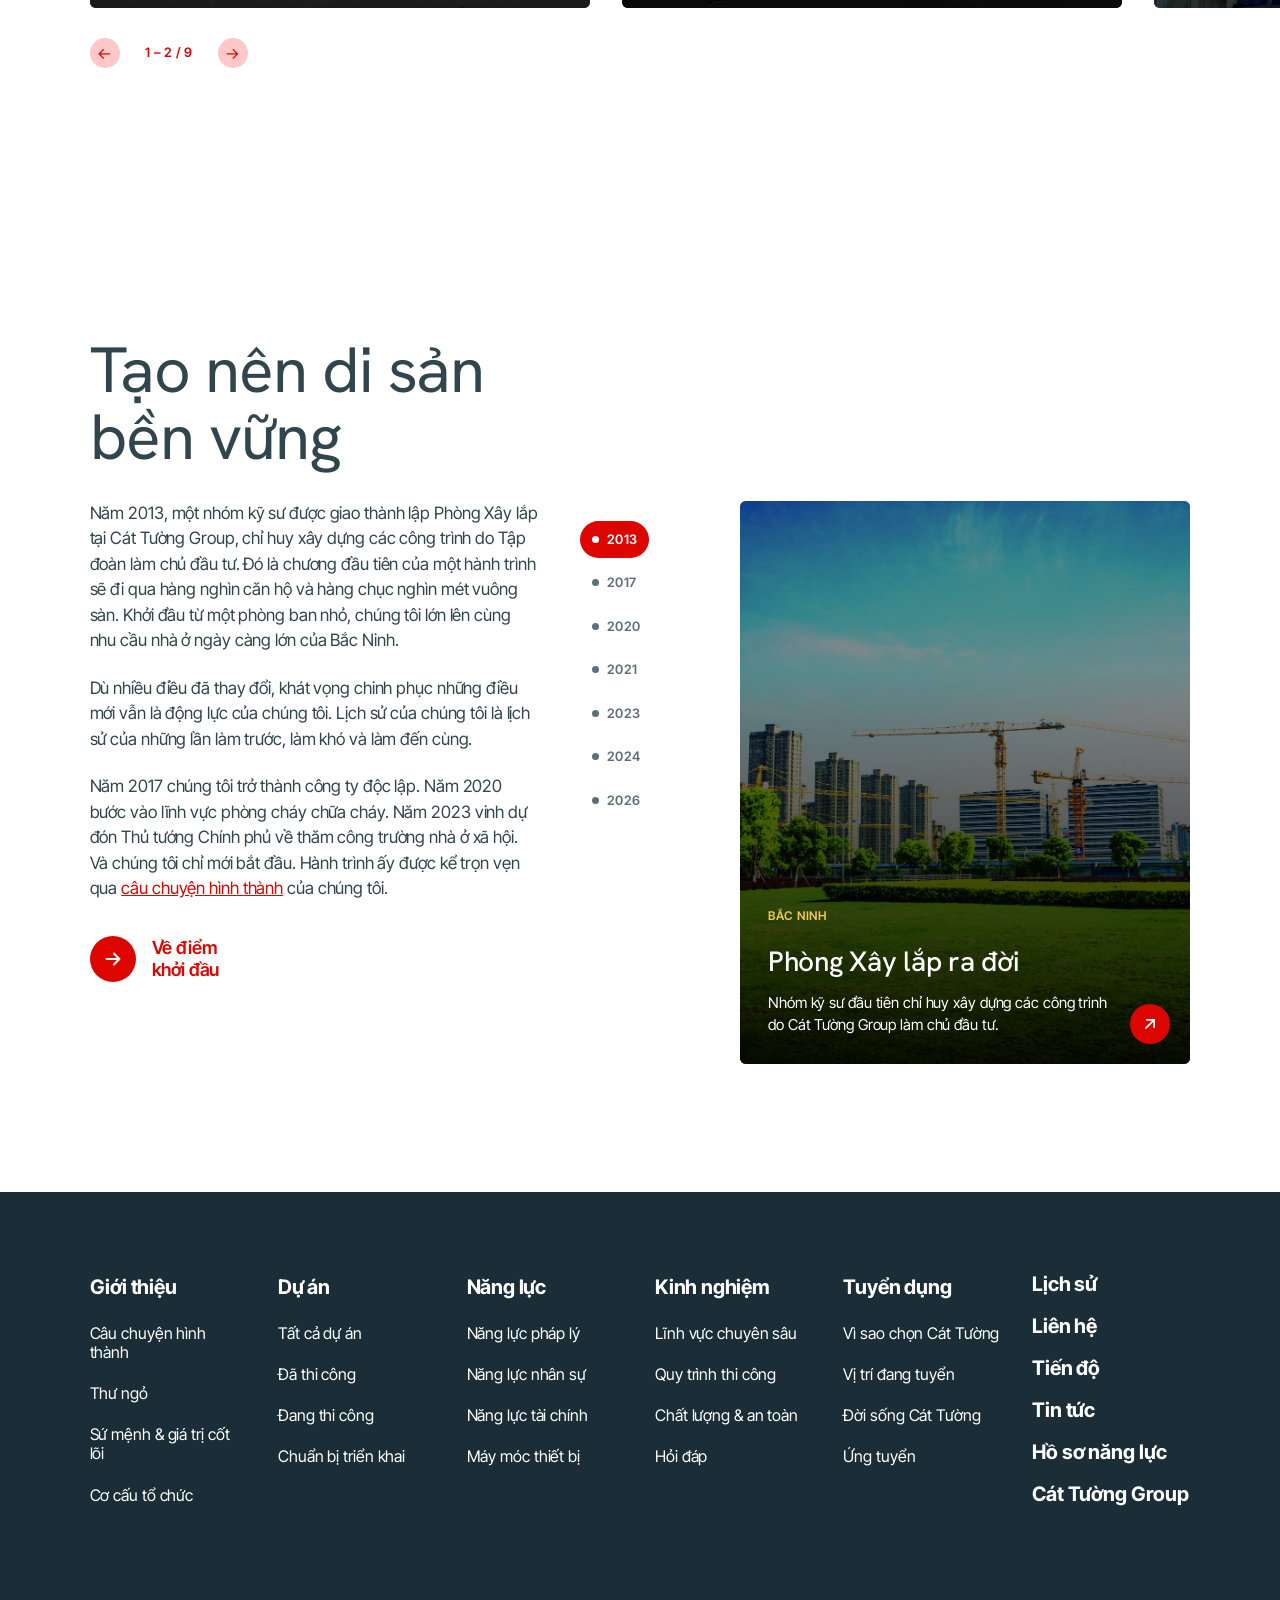
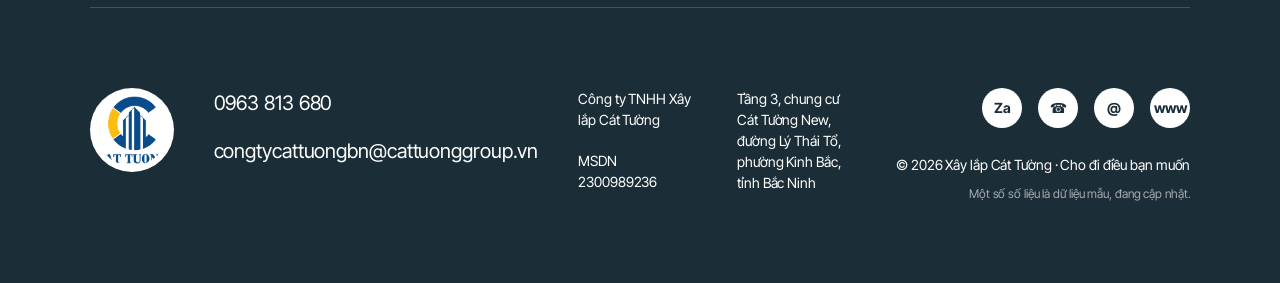
==== commit 152751be: "Thêm trang Tuyển dụng (vì sao chọn Cát Tường, vị trí đang tuyển, đời sống, quy trình, form ứng tuyển" ====
--- a/index.html
+++ b/index.html
@@ -50,7 +50,7 @@
 <section class="vbg">
   <video autoplay muted loop playsinline poster="media/people.jpg"><source src="media/people.mp4" type="video/mp4"></video>
   <div class="wrap split">
-    <div class="rv"><h2 class="h2">Con người là tài sản quý giá nhất</h2><a class="arr" href="nang-luc.html#nhan-su">Những người đứng sau công trình</a></div>
+    <div class="rv"><h2 class="h2">Con người là tài sản quý giá nhất</h2><a class="arr" href="tuyen-dung.html">Gia nhập đội ngũ Cát Tường</a></div>
     <div class="rv"><p class="lead">Chúng tôi xây dựng các mối quan hệ với tinh thần nhân văn, coi trọng người lao động như tài sản quý giá nhất. "Nhân hòa" được tạo dựng trên cơ sở công bằng, chính trực – nâng cao sức mạnh đoàn kết của cả đội ngũ.</p>
       <p class="lead">Ở Cát Tường, "anh chị em một nhà, anh chị em chiến hữu, cùng làm cùng chơi": cấp trên lắng nghe, cấp dưới tận tâm, đồng nghiệp chia sẻ những khó khăn trong công việc và cuộc sống.</p></div>
   </div>
--- a/assets/style.css
+++ b/assets/style.css
@@ -519,3 +519,6 @@
 /* nhãn in hoa: chữ sans đậm thay cho chữ đơn cách */
 .eyebrow,.meganav h5,.mega h4,.pc small,.lcard small,.card small,.tile .n,.hero-news .nc small,.crumbs,.subnav a,.chip,.tag,.badge-sample,.facts dt,.tbl th,.form label,.mis b,.vals span,.ms li b,.chap .side .no,.chap figcaption,blockquote.q cite,.doc span,.pill-list span,.btn,.car-count,.legacy .yrs button,.tl-years button,.step::before,.org .node b,.meganav .post small,.mbar a,.lb p,.tbl td::before,.stat b sup,.prog-top b{font-weight:600;letter-spacing:.06em}
 .legacy .yrs button,.car-count,.prog-top b,.step::before{letter-spacing:.02em}
+.ftr-top{grid-template-columns:repeat(6,1fr)}
+@media (max-width:1000px){.ftr-top{grid-template-columns:1fr 1fr}}
+@media (max-width:1240px) and (min-width:1101px){.nav>li>a{padding:30px 14px;font-size:16px}}
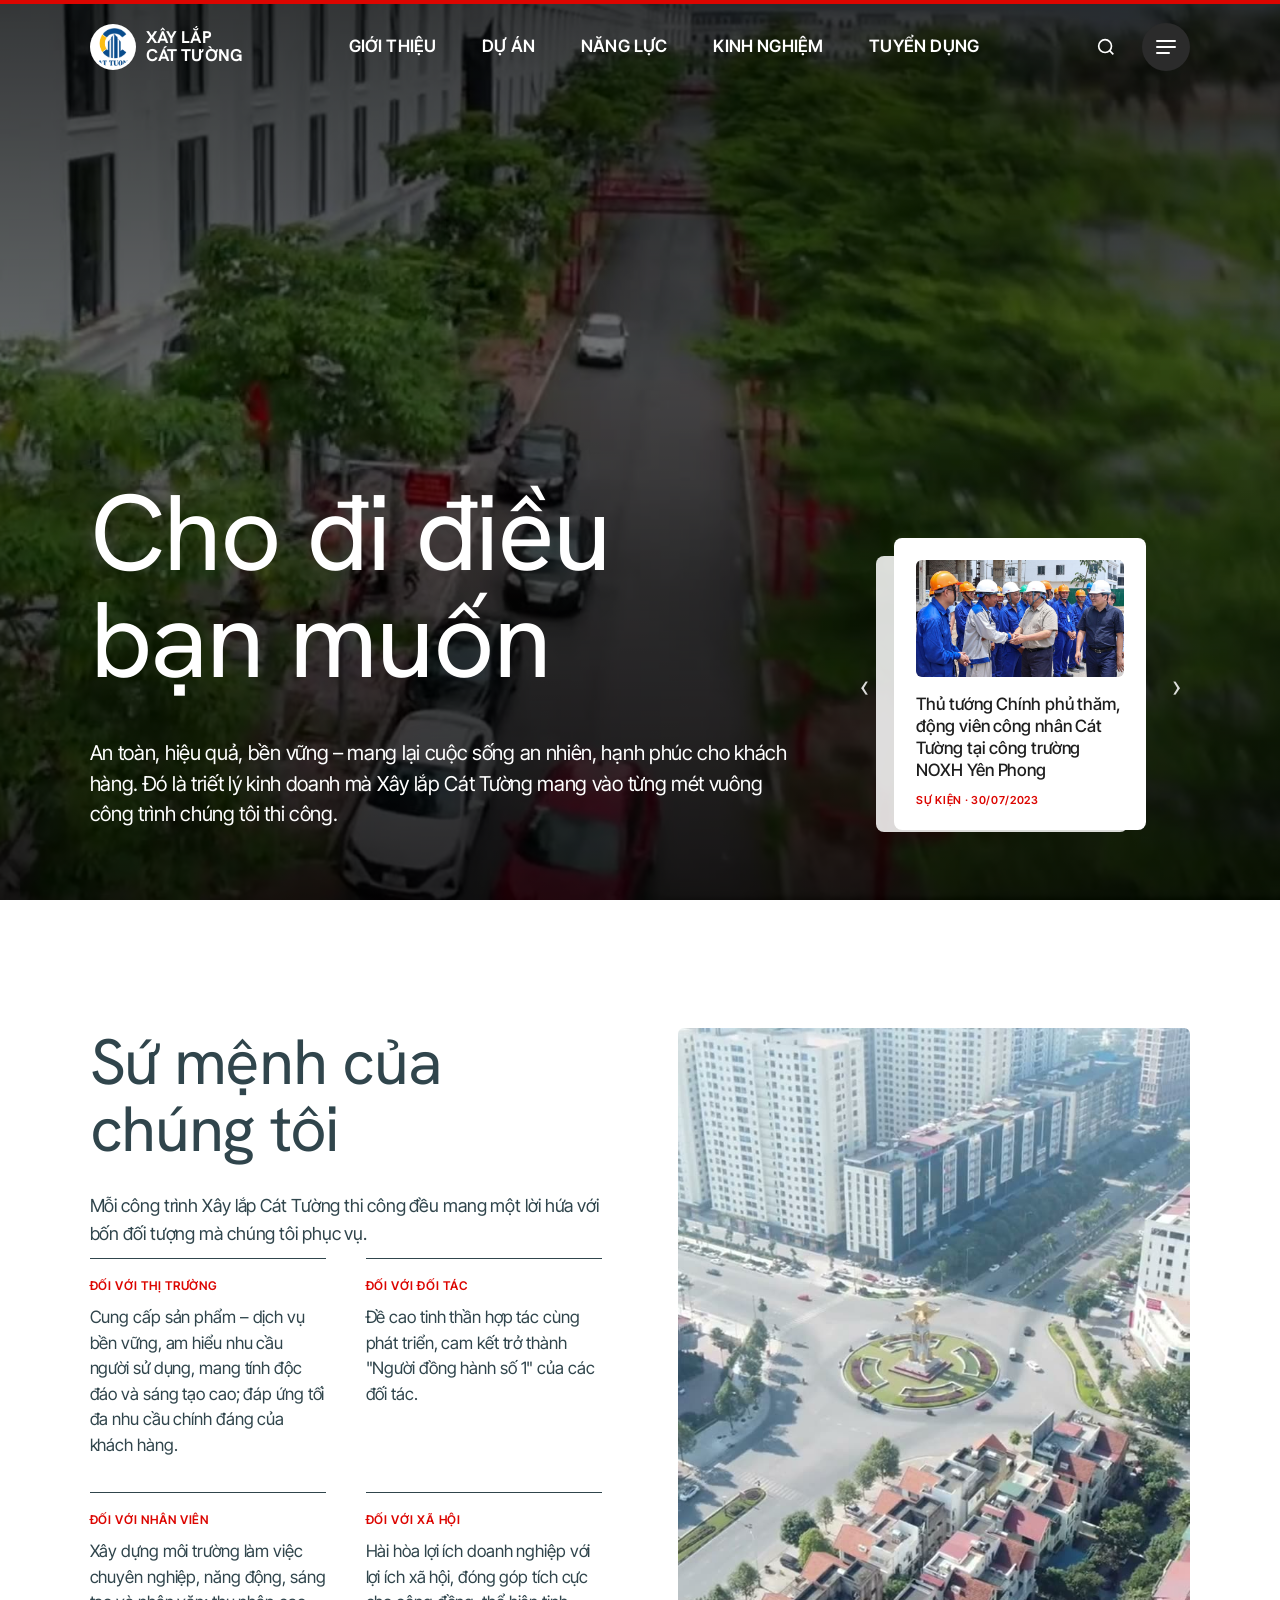
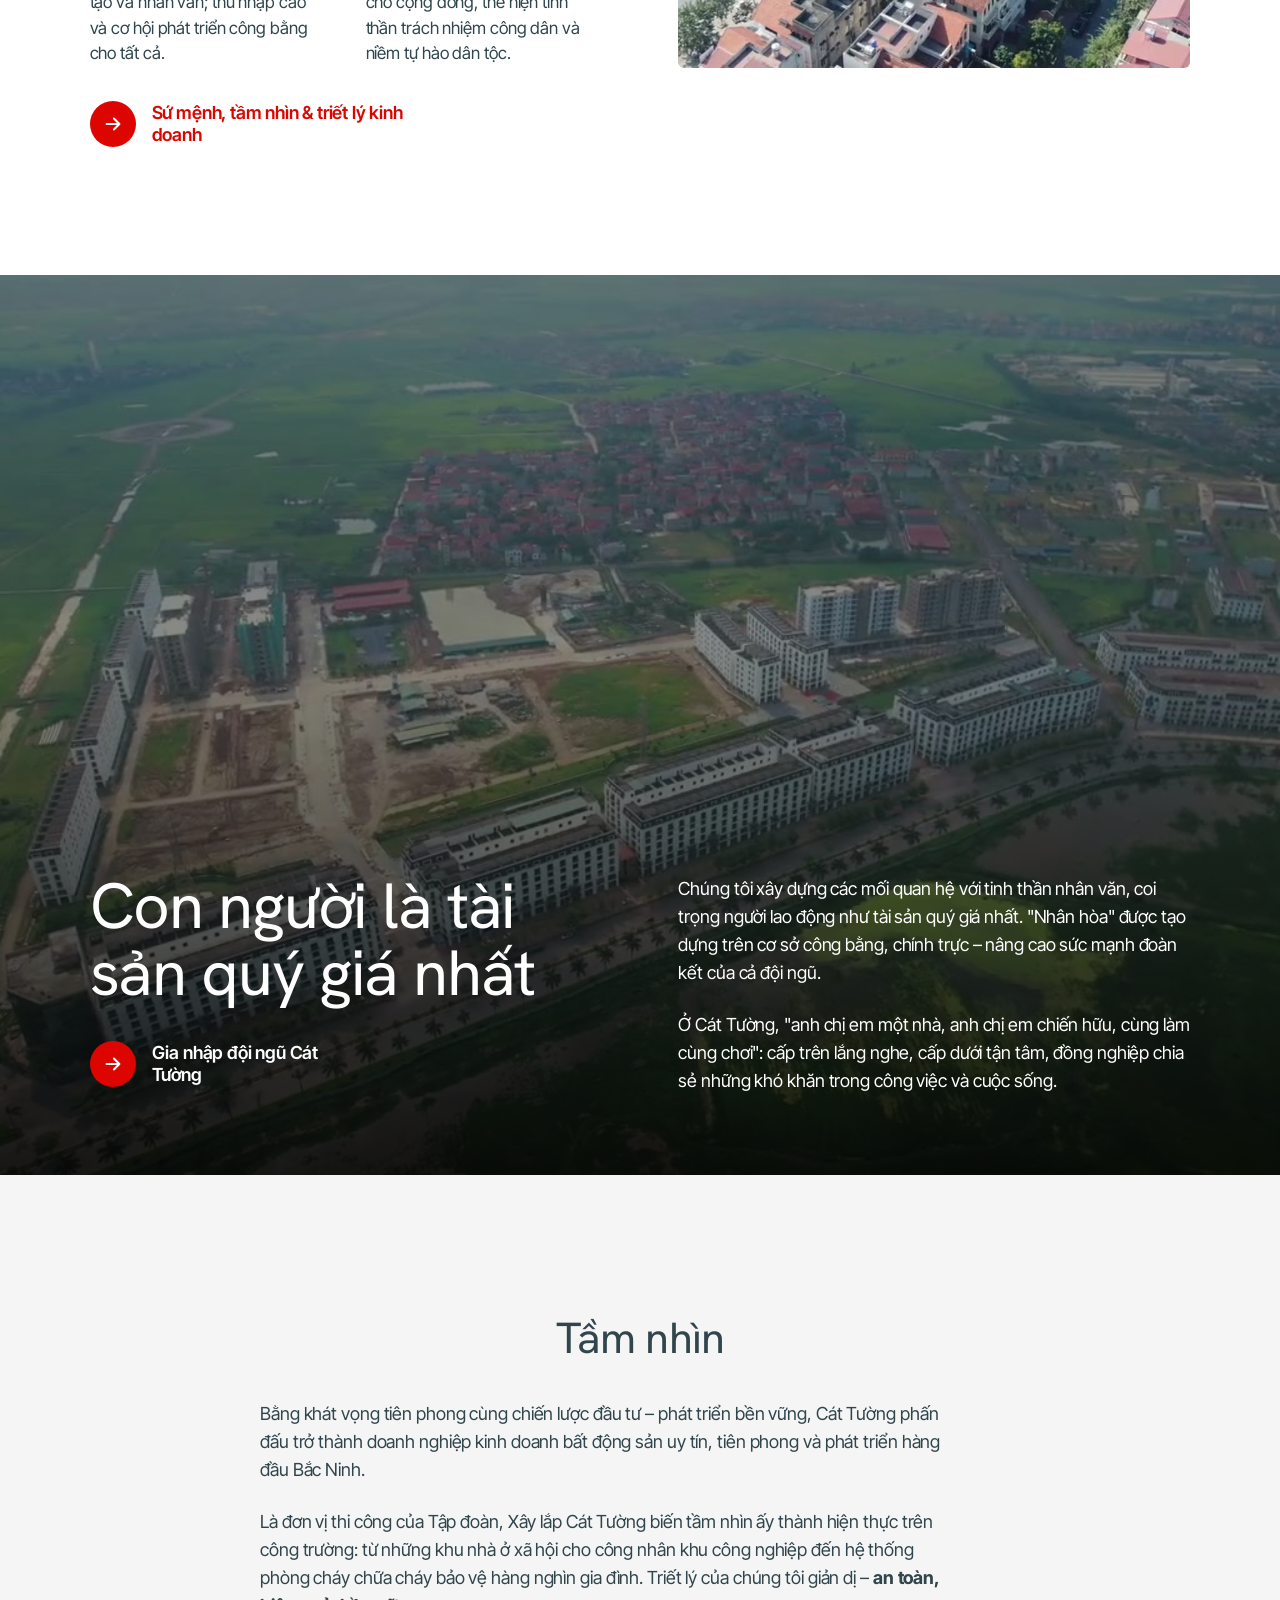
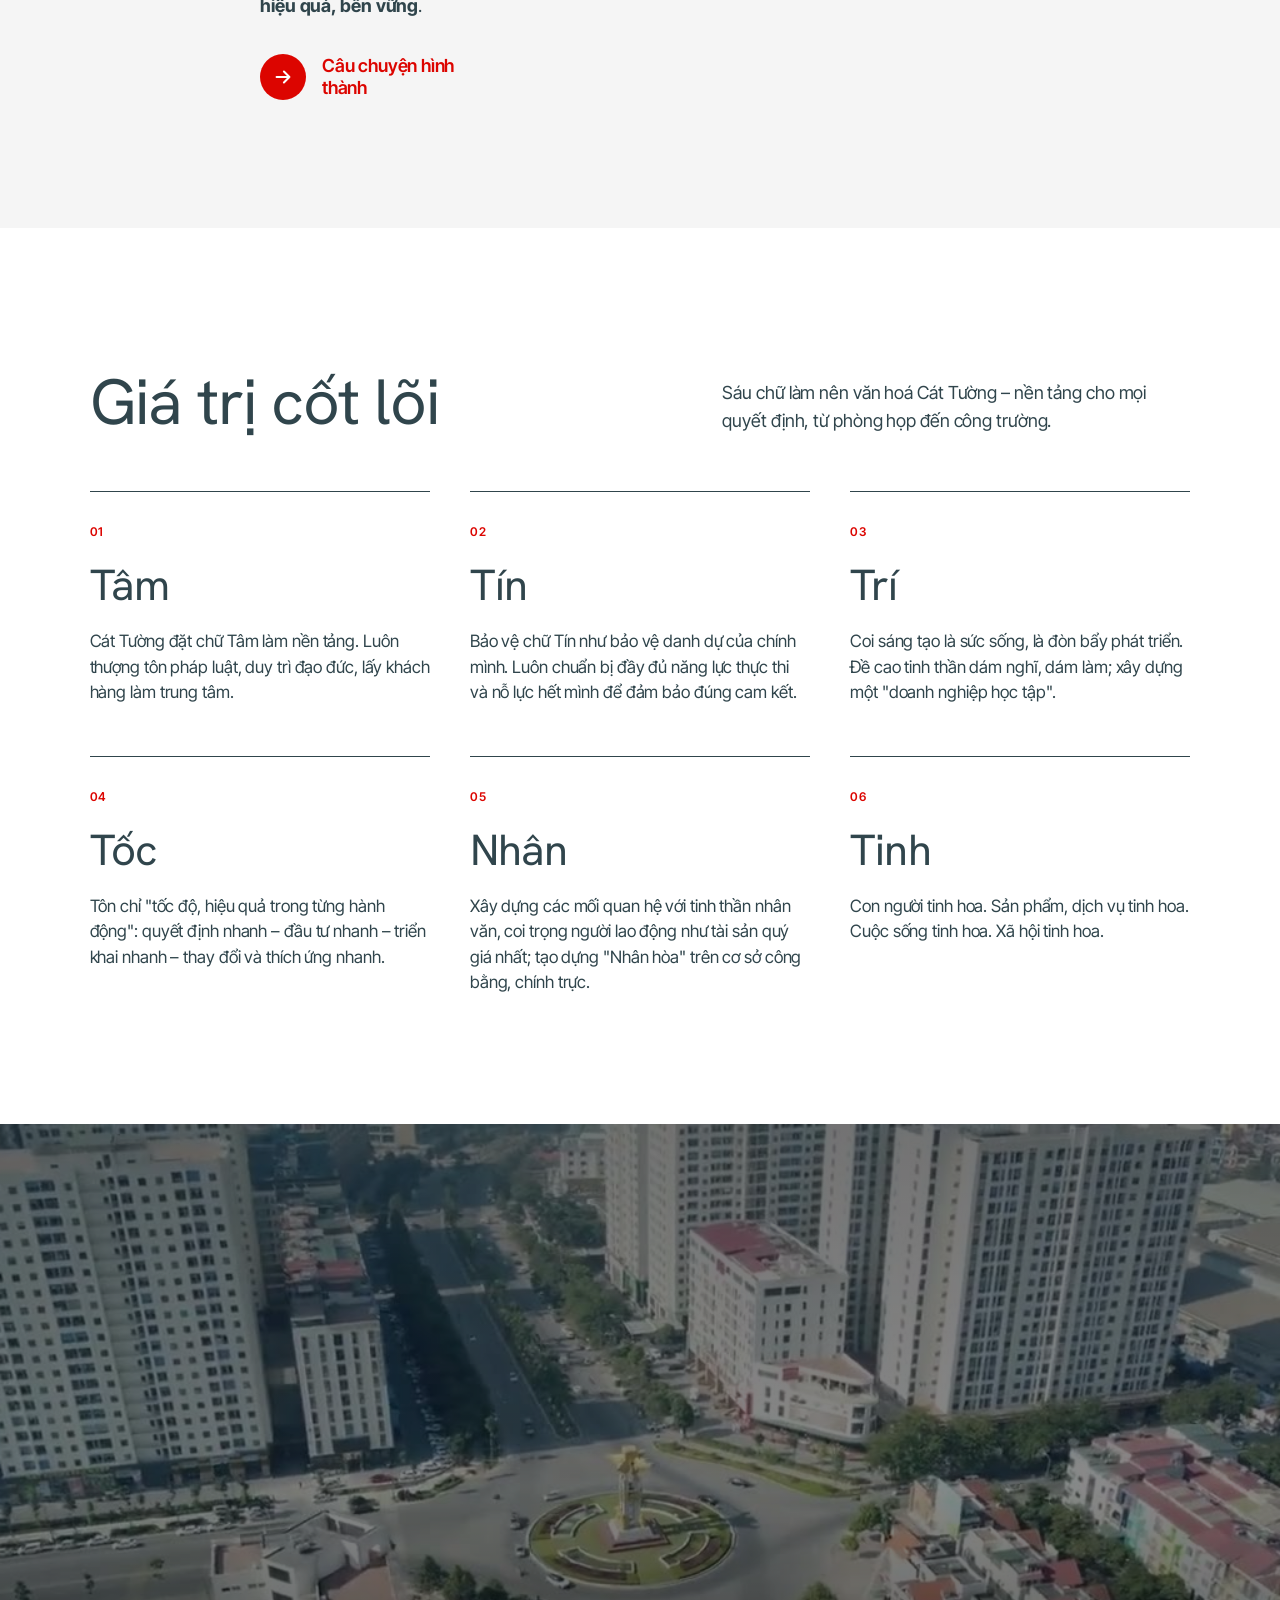
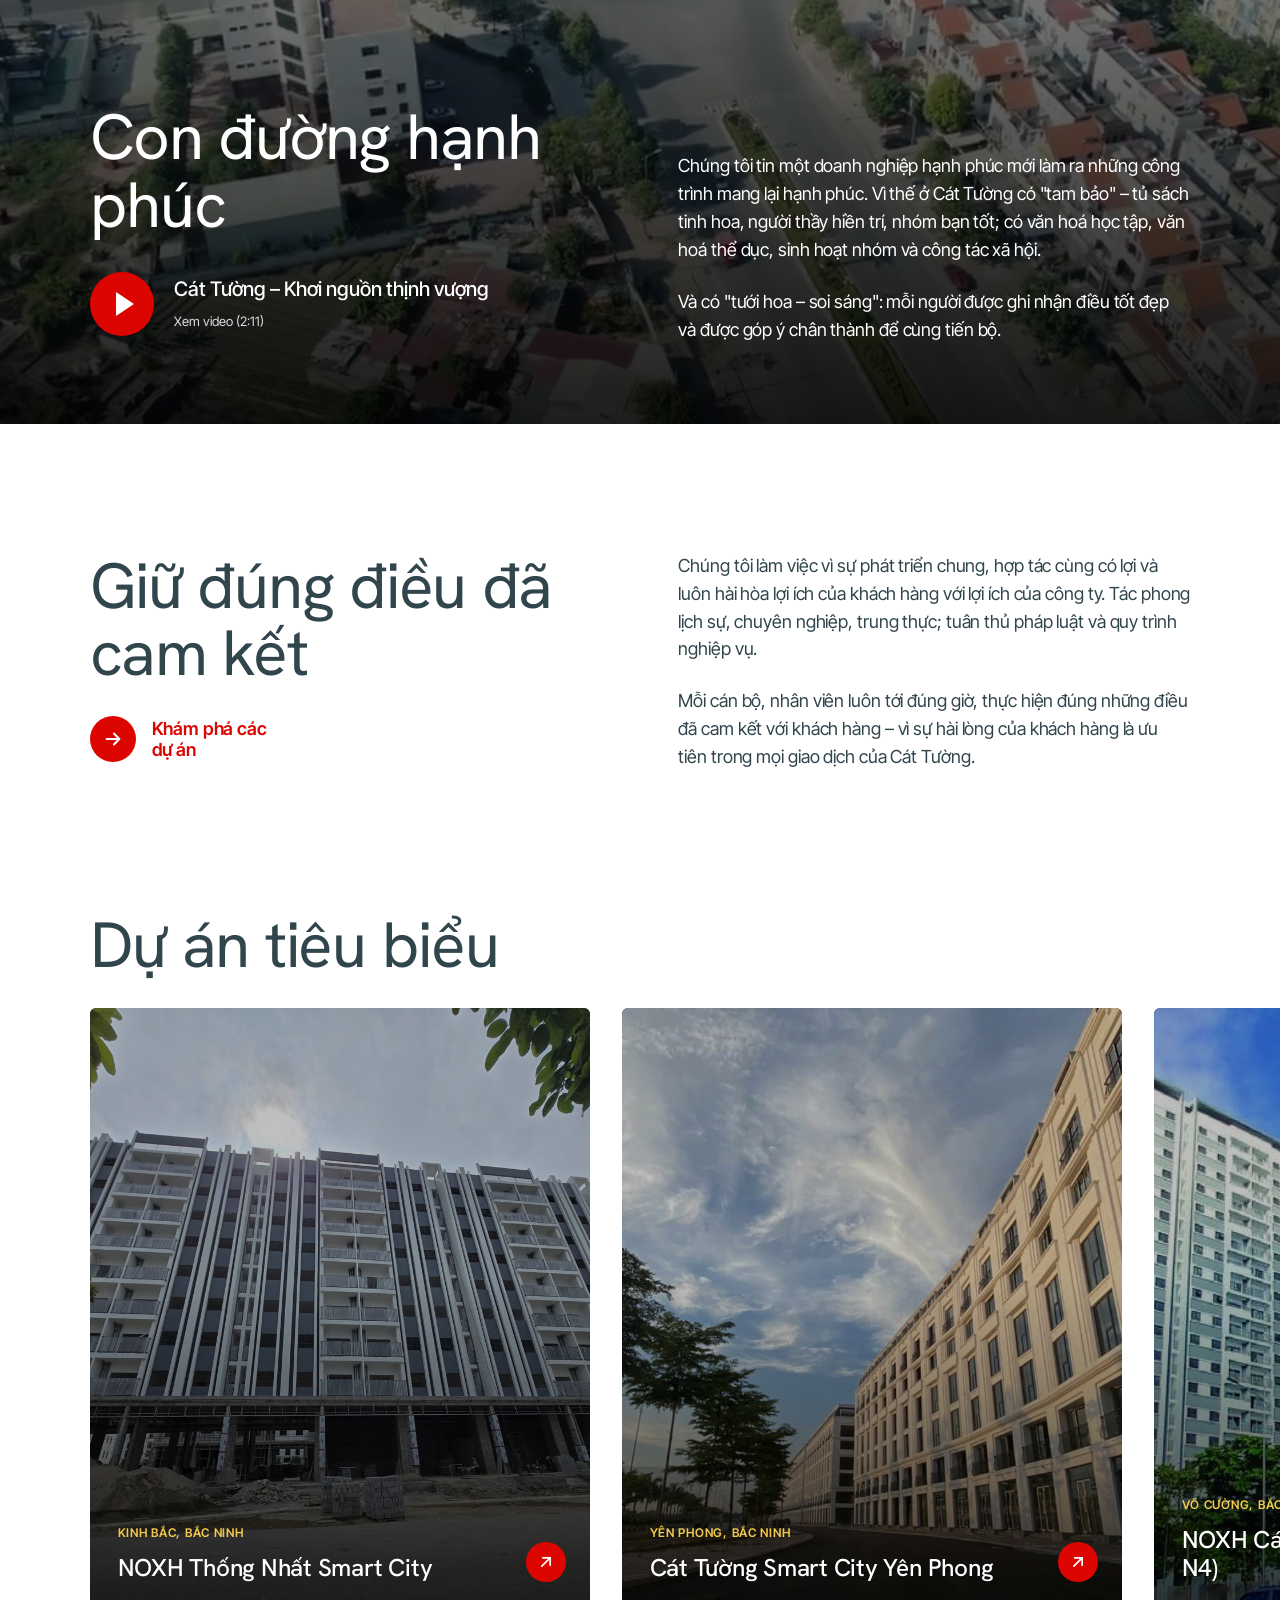
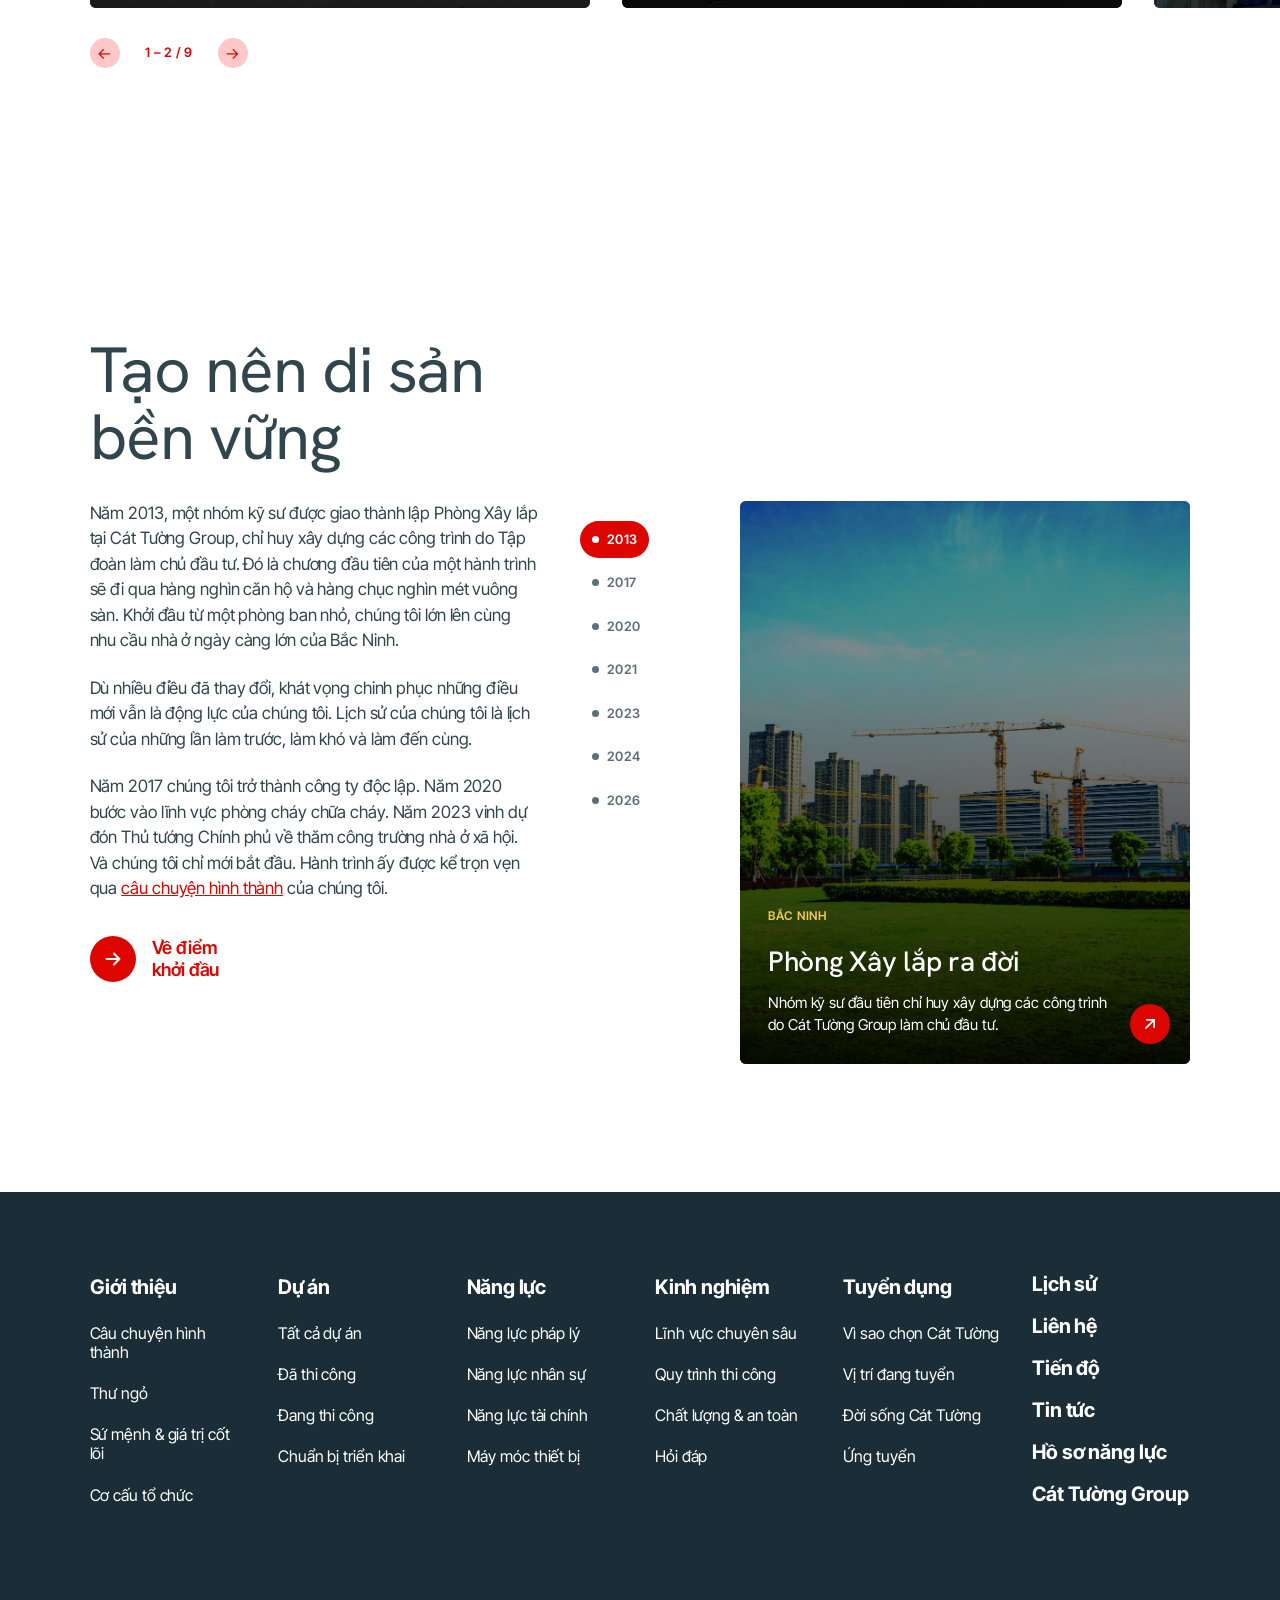
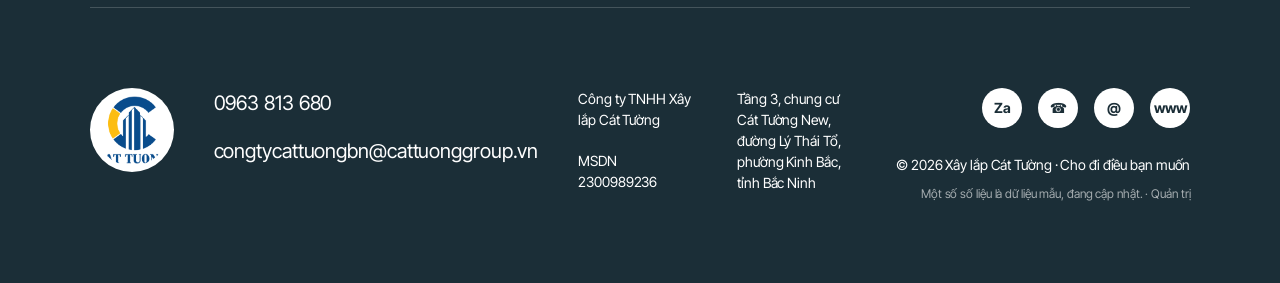
==== commit 8645da4e: "Thêm trang quản trị (admin.html): đăng tin, sửa dự án/nhật ký/tuyển dụng/dòng thời gian/thông tin cô" ====
--- a/index.html
+++ b/index.html
@@ -130,13 +130,13 @@
 
 <div class="vmodal" id="vm"><button aria-label="Đóng video">×</button><video controls preload="none" poster="media/tvc.jpg"><source src="media/tvc.mp4" type="video/mp4"></video></div>
 
-<script src="assets/data.js"></script>
+<script>document.write('<scr'+'ipt src="assets/data.js?v='+Math.floor(Date.now()/60000)+'"></scr'+'ipt>')</script>
 <script src="assets/app.js"></script>
 <script>
 const {projects,news}=CT, I=ctImg;
 // tin nổi bật trên hero (thẻ trắng có nút trái/phải)
 const st=document.querySelector('#heroNews .stack');
-st.innerHTML=news.map((n,i)=>`<a class="nc ${i?'':'on'}" href="tien-do.html#nhat-ky"><img src="${I(n.img)}" alt=""><b>${n.title}</b><small>${n.tag} · ${n.date}</small></a>`).join('');
+st.innerHTML=news.map((n,i)=>`<a class="nc ${i?'':'on'}" href="tin-tuc-chi-tiet.html?id=${n.id}"><img src="${I(n.img)}" alt=""><b>${n.title}</b><small>${n.tag} · ${n.date}</small></a>`).join('');
 let ni=0;const cards=st.children,showN=k=>{cards[ni].classList.remove('on');ni=(k+cards.length)%cards.length;cards[ni].classList.add('on')};
 document.querySelector('#heroNews .pv').onclick=()=>showN(ni-1);document.querySelector('#heroNews .nx').onclick=()=>showN(ni+1);
 setInterval(()=>showN(ni+1),7000);
@@ -144,13 +144,7 @@
 document.getElementById('featured').innerHTML=projects.slice(0,9).map(p=>`<a class="pc" href="du-an-chi-tiet.html?id=${p.id}"><img src="${I(p.cover)}" alt="${p.name}" loading="lazy"><div class="t"><small>${p.location}</small><h3>${p.name}</h3></div><span class="go"></span></a>`).join('');
 document.querySelector('.car .car-track').dispatchEvent(new Event('scroll'));
 // di sản: dòng năm + thẻ đen
-const L=[['2013','Bắc Ninh','Phòng Xây lắp ra đời','Nhóm kỹ sư đầu tiên chỉ huy xây dựng các công trình do Cát Tường Group làm chủ đầu tư.','hero-crane','gioi-thieu.html#cau-chuyen'],
-['2017','Kinh Bắc, Bắc Ninh','Cát Tường New','Công trình đầu tay sau khi thành lập Công ty TNHH Xây lắp Cát Tường – nay là nơi đặt trụ sở công ty.','new-pc','du-an-chi-tiet.html?id=cat-tuong-new'],
-['2020','Bắc Ninh','Bước vào lĩnh vực PCCC','Thi công, lắp đặt, bảo trì hệ thống phòng cháy chữa cháy và cung cấp thiết bị PCCC.','pccc-bom2','kinh-nghiem.html#linh-vuc'],
-['2021','Yên Phong, Bắc Ninh','Cát Tường Smart City','Khởi công khu đô thị và nhà ở xã hội quy mô lớn cạnh KCN Yên Phong.','sc-01','du-an-chi-tiet.html?id=cat-tuong-smart-city'],
-['2023','Yên Phong, Bắc Ninh','Thủ tướng thăm công trường','Ngày 30/7/2023, Thủ tướng Phạm Minh Chính thăm và động viên công nhân Cát Tường.','ttg-1','gioi-thieu.html#cau-chuyen'],
-['2024','Võ Cường, Bắc Ninh','Cát Tường Thống Nhất','Hoàn thành 15.820 m² hệ thống PCCC và bàn giao căn hộ tòa N3 – N4.','tn-real','du-an-chi-tiet.html?id=cat-tuong-thong-nhat'],
-['2026','Kinh Bắc, Bắc Ninh','Thống Nhất Smart City','Bàn giao cụm tòa D – E ngày 08/08/2026, tiếp tục thi công các cụm còn lại.','tns-5','du-an-chi-tiet.html?id=thong-nhat-smart-city']];
+const L=CT.legacy.map(l=>[l.year,l.place,l.title,l.desc,l.img,l.link]);
 document.getElementById('yrs').innerHTML=L.map((l,i)=>`<button class="${i?'':'on'}">${l[0]}</button>`).join('');
 document.getElementById('lcards').innerHTML=L.map((l,i)=>`<a class="lcard ${i?'':'on'}" href="${l[5]}"><img src="${I(l[4])}" alt="" loading="lazy"><div class="t"><small>${l[1]}</small><h3>${l[2]}</h3><p>${l[3]}</p></div><span class="go"></span></a>`).join('');
 const yb=[...document.querySelectorAll('#yrs button')],lc=[...document.querySelectorAll('#lcards .lcard')];
--- a/assets/style.css
+++ b/assets/style.css
@@ -522,3 +522,14 @@
 .ftr-top{grid-template-columns:repeat(6,1fr)}
 @media (max-width:1000px){.ftr-top{grid-template-columns:1fr 1fr}}
 @media (max-width:1240px) and (min-width:1101px){.nav>li>a{padding:30px 14px;font-size:16px}}
+/* bài viết tin tức */
+.article{max-width:760px;margin:0 auto;font-size:19px;line-height:1.65}
+.article p{margin-bottom:22px}
+.article h2{font-size:clamp(28px,3vw,38px);margin:40px 0 18px;letter-spacing:-.015em}
+.article h3{font-size:24px;margin:32px 0 14px}
+.article img{width:100%;height:auto;border-radius:var(--radius);margin:28px 0}
+.article ul,.article ol{margin:0 0 22px 24px}
+.article li{margin-bottom:8px}
+.article a{color:var(--red);text-decoration:underline}
+.article blockquote{font-family:var(--f-head);font-size:24px;border-left:3px solid var(--red);padding-left:24px;margin:30px 0}
+.posts:has(> :only-child) .card:first-child .ph{height:auto;aspect-ratio:16/9}
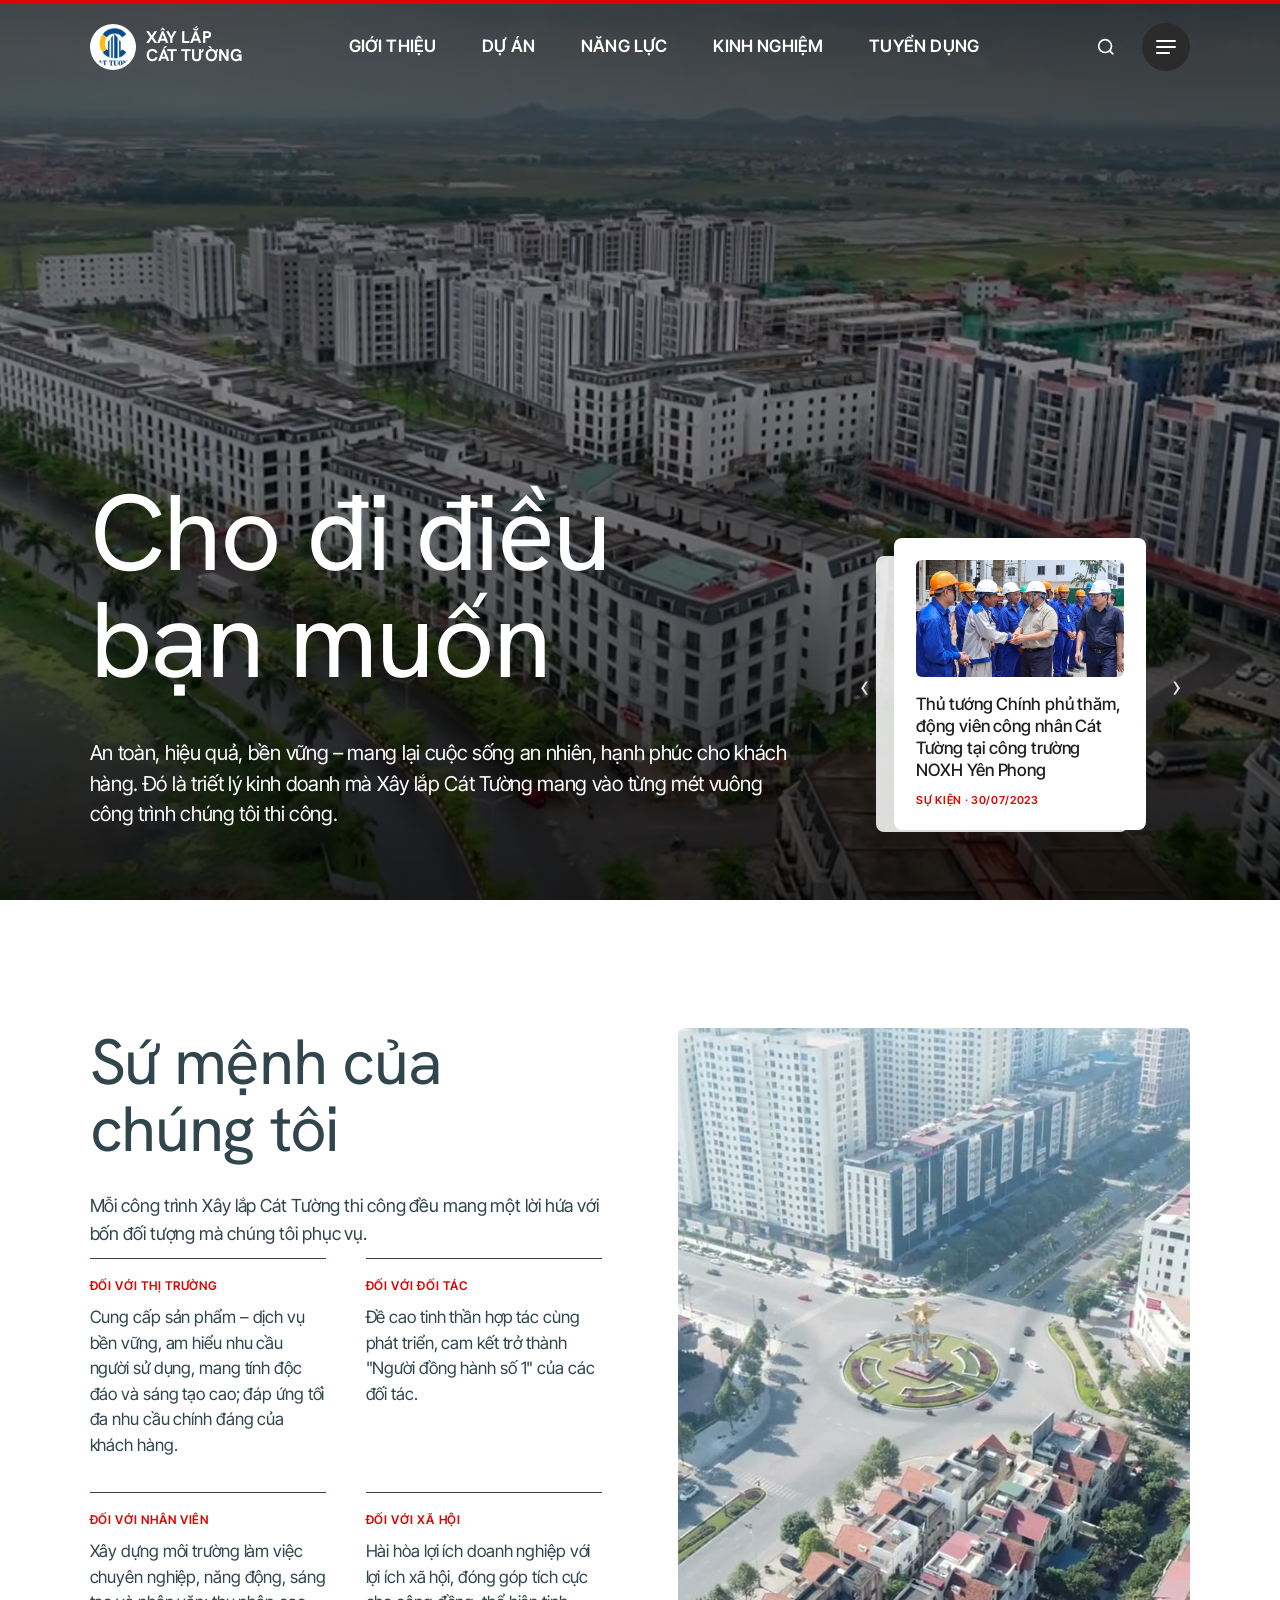
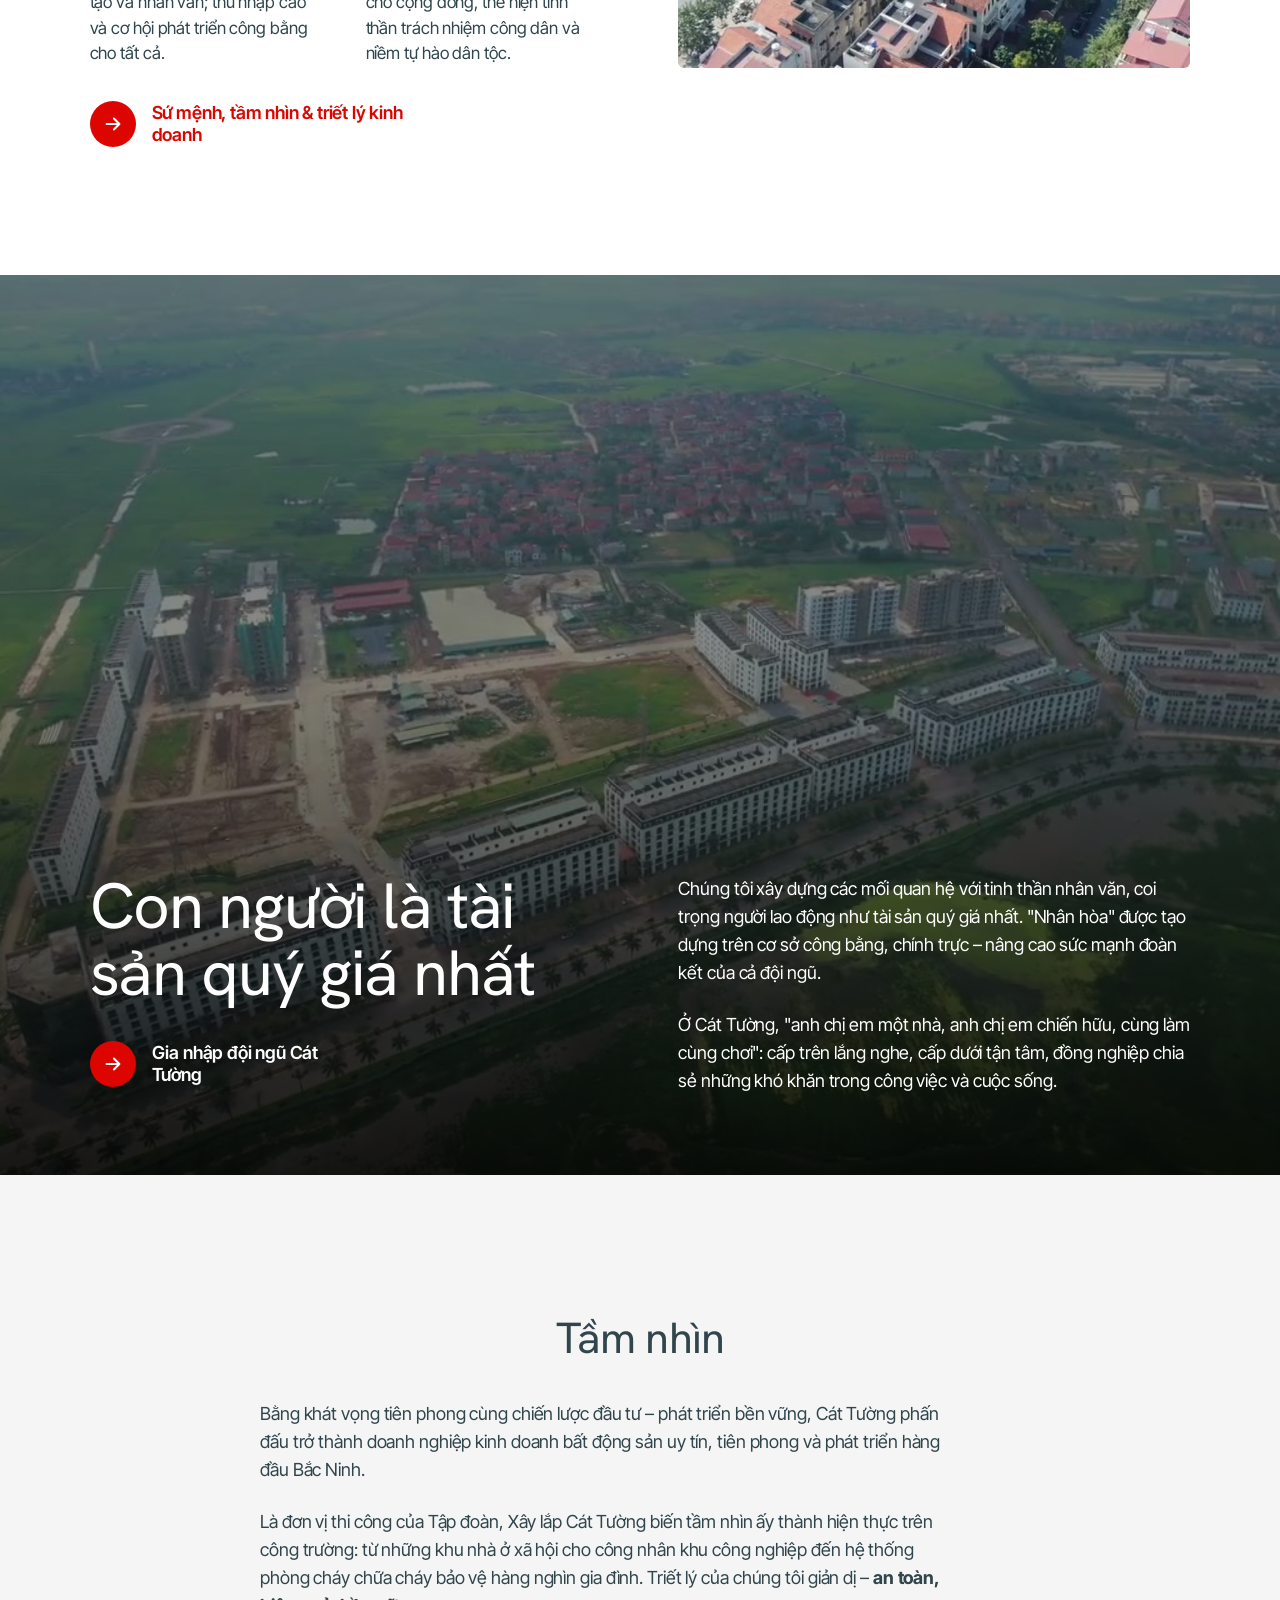
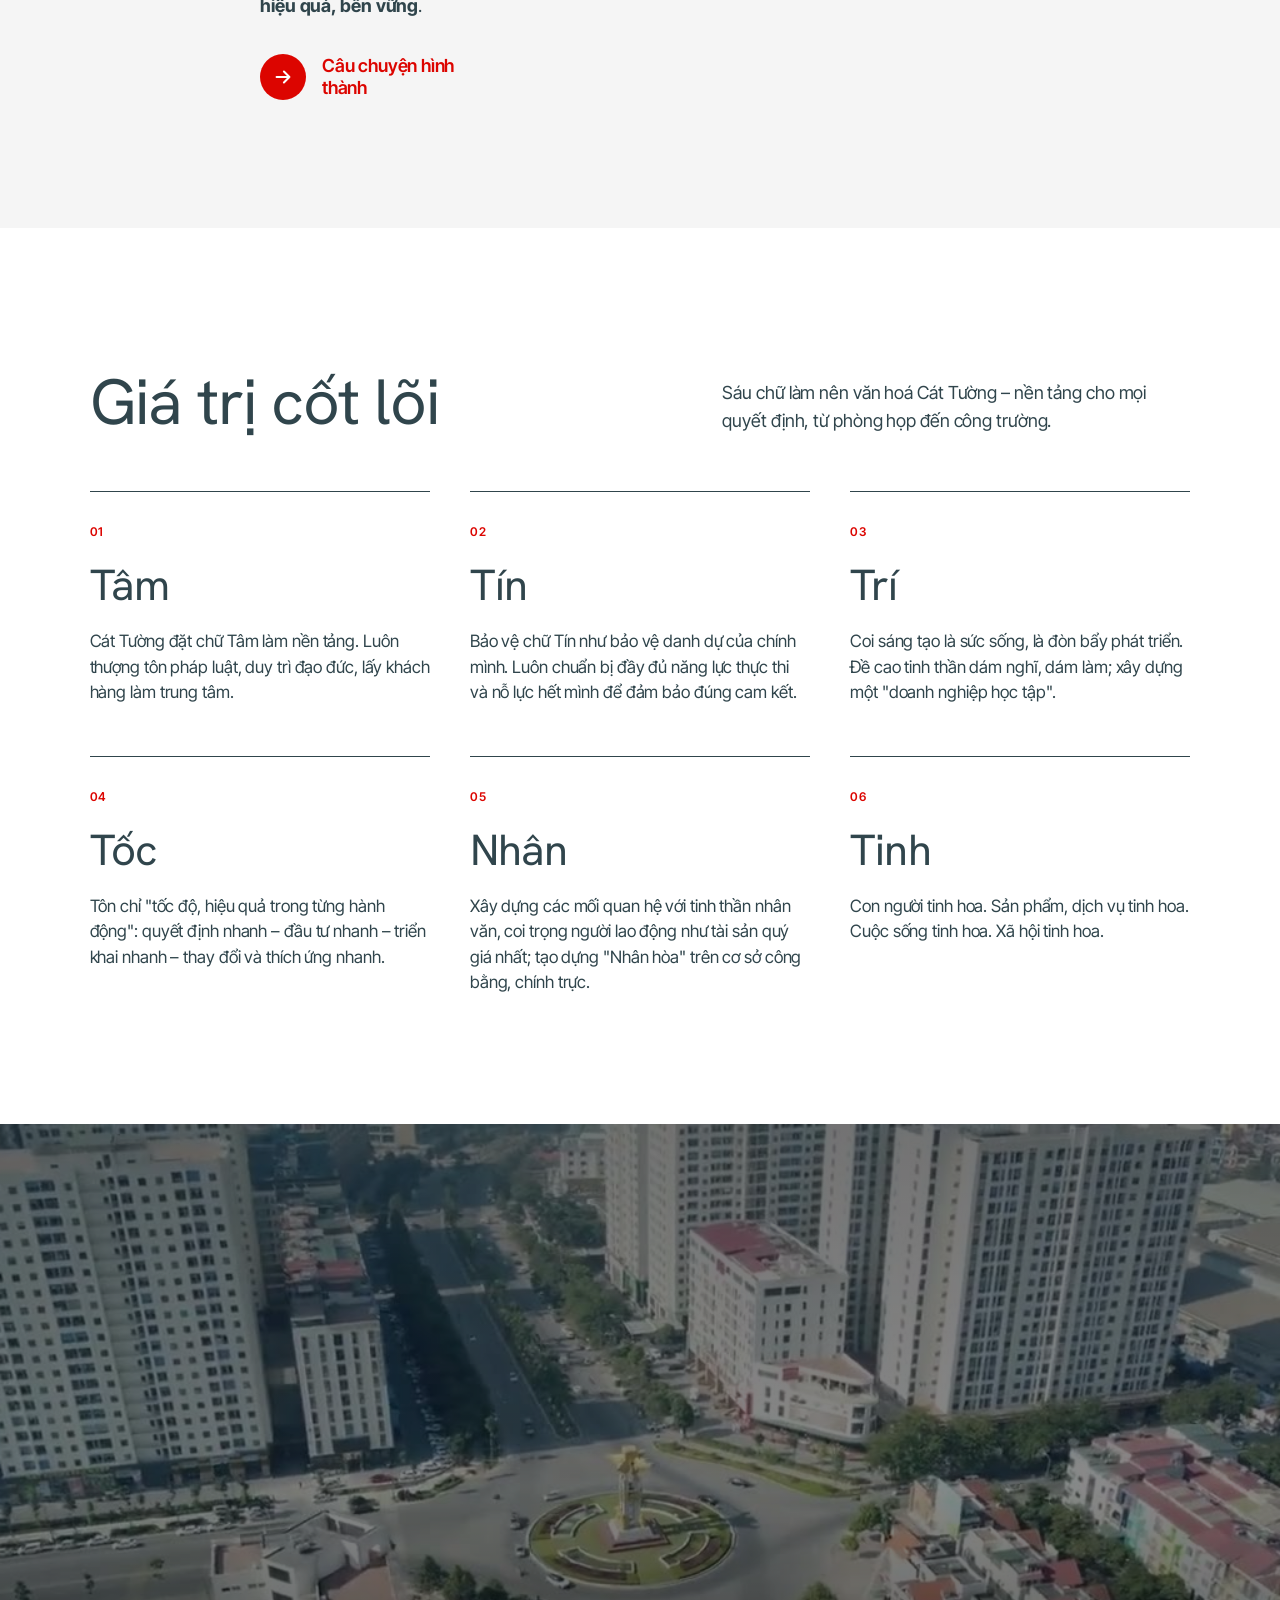
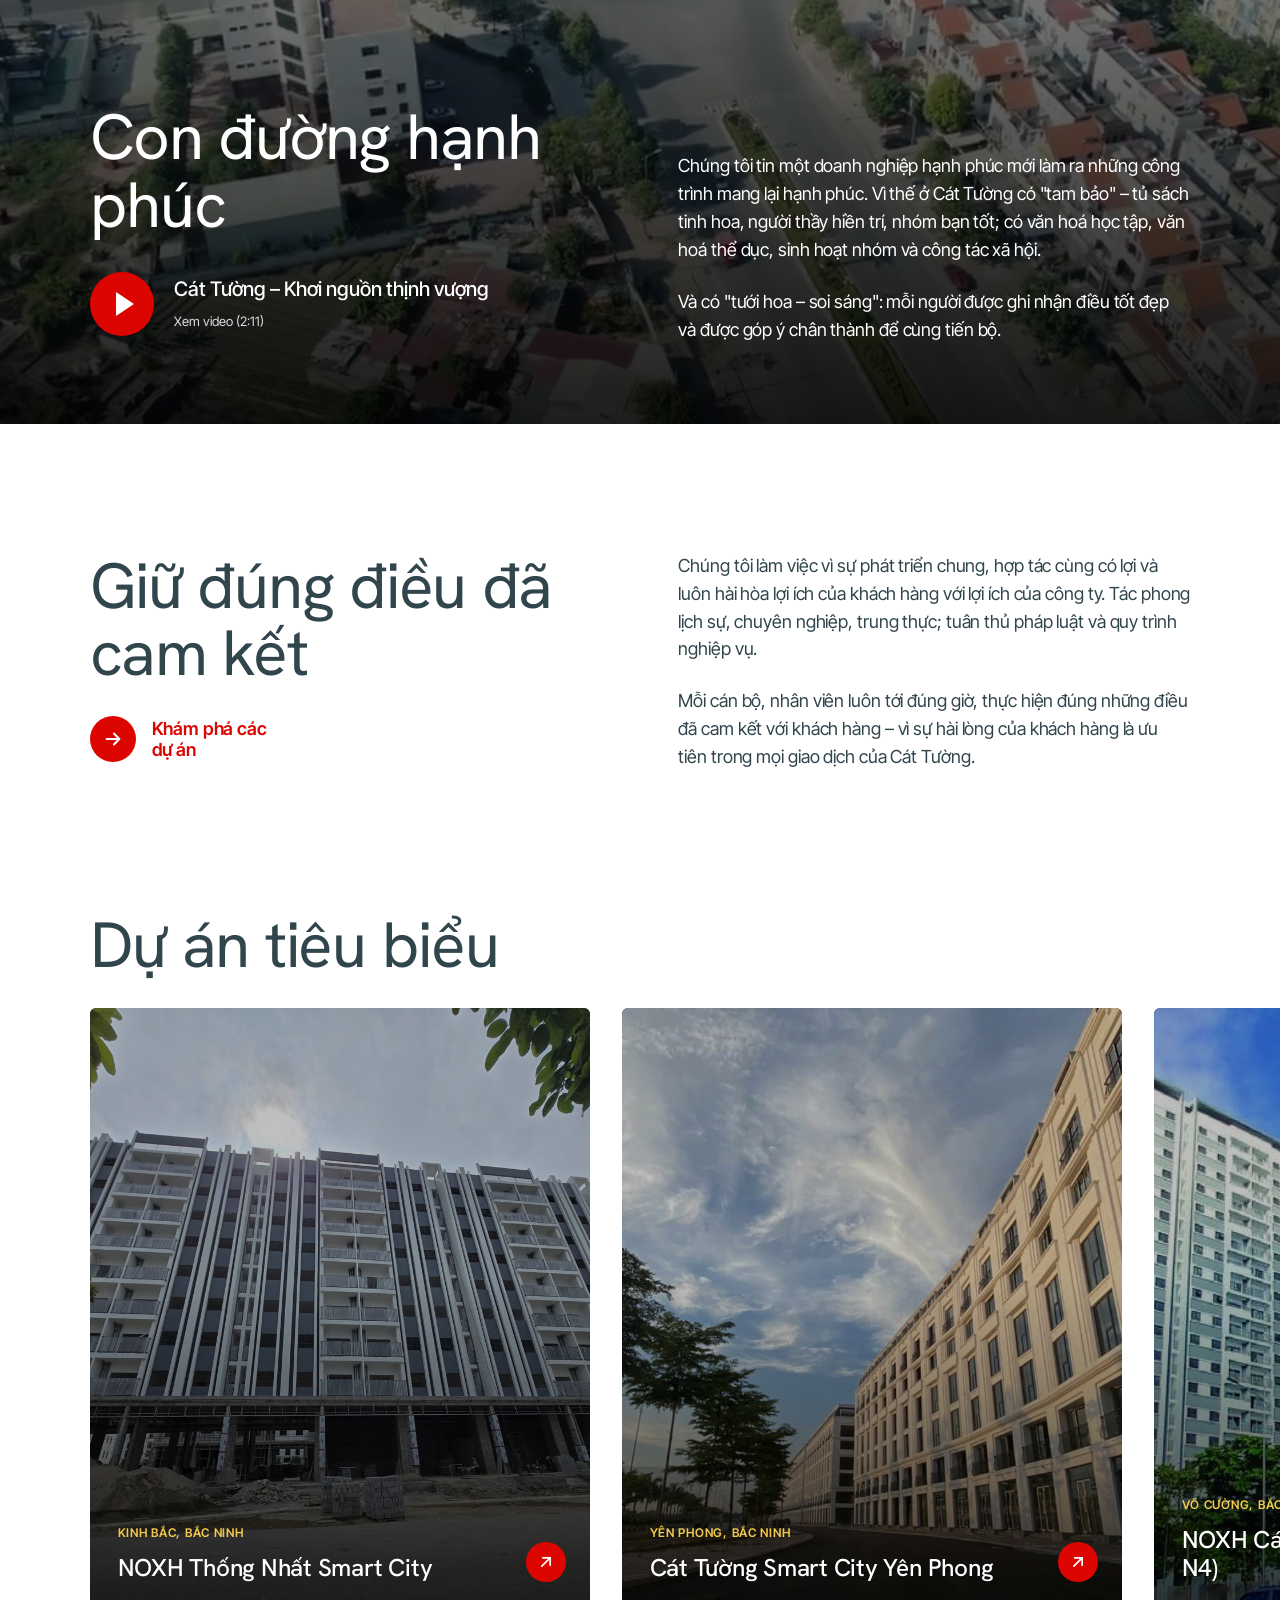
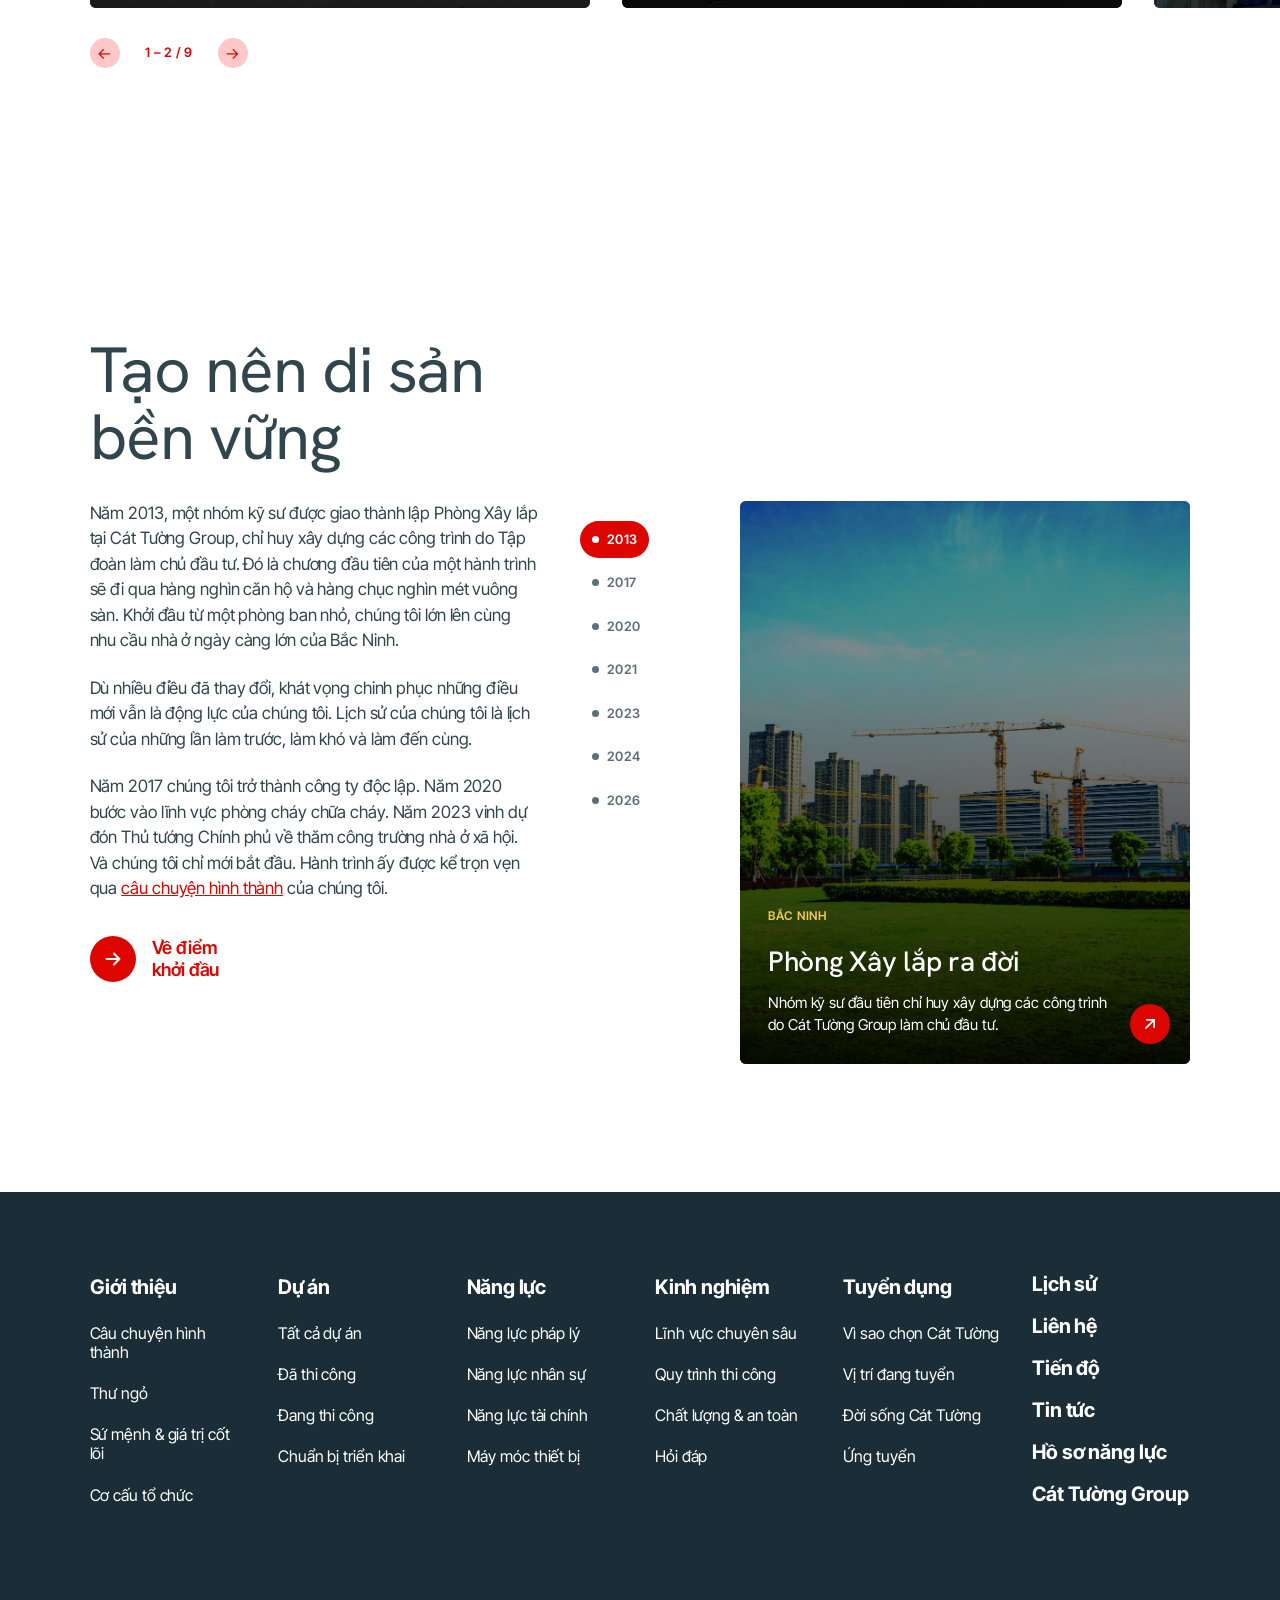
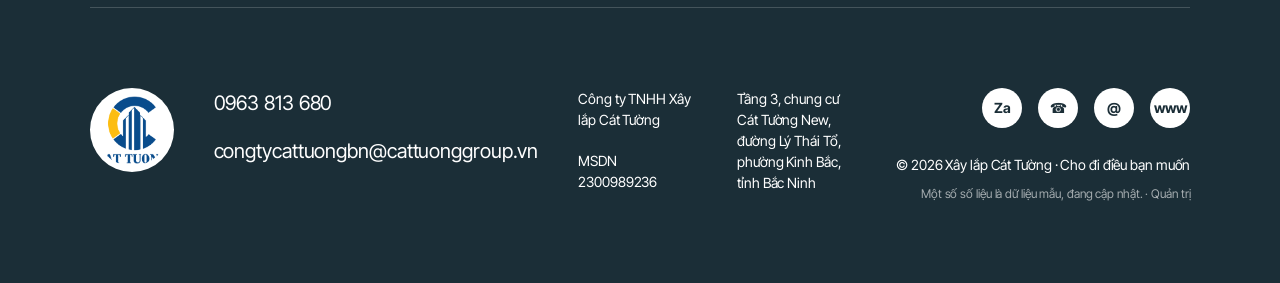
==== commit 73e97bac: "Hero video 1080p net hon tu ban flycam goc; bo anh trung giua cac trang Co-Authored-By: Claude Opus " ====
--- a/index.html
+++ b/index.html
@@ -14,7 +14,7 @@
 
 <!-- 1. HERO: slogan -->
 <section class="hero">
-  <div class="hero-bg"><video autoplay muted loop playsinline poster="media/hero.jpg"><source src="media/hero.mp4" type="video/mp4"></video></div>
+  <div class="hero-bg"><video autoplay muted loop playsinline poster="media/hero.jpg?v=2"><source src="media/hero.mp4?v=2" type="video/mp4"></video></div>
   <div class="wrap hero-in">
     <div>
       <h1>Cho đi điều bạn muốn</h1>
--- a/assets/style.css
+++ b/assets/style.css
@@ -95,7 +95,7 @@
 /* ---------- home hero ---------- */
 .hero{position:relative;min-height:100svh;background:#000;color:#fff;display:flex;align-items:flex-end;overflow:hidden}
 .hero-bg{position:absolute;inset:0}
-.hero-bg video,.hero-bg img{width:100%;height:100%;object-fit:cover;opacity:.55}
+.hero-bg video,.hero-bg img{width:100%;height:100%;object-fit:cover;opacity:.7}
 .hero::after{content:"";position:absolute;inset:0;background:linear-gradient(180deg,rgba(0,0,0,.55),rgba(0,0,0,.15) 40%,rgba(0,0,0,.7))}
 .hero-in{position:relative;z-index:2;width:100%;padding-top:140px;padding-bottom:70px;display:grid;grid-template-columns:1fr 340px;gap:60px;align-items:end}
 .hero h1{font-size:clamp(48px,8.4vw,120px);line-height:1;letter-spacing:-.02em;max-width:11ch}
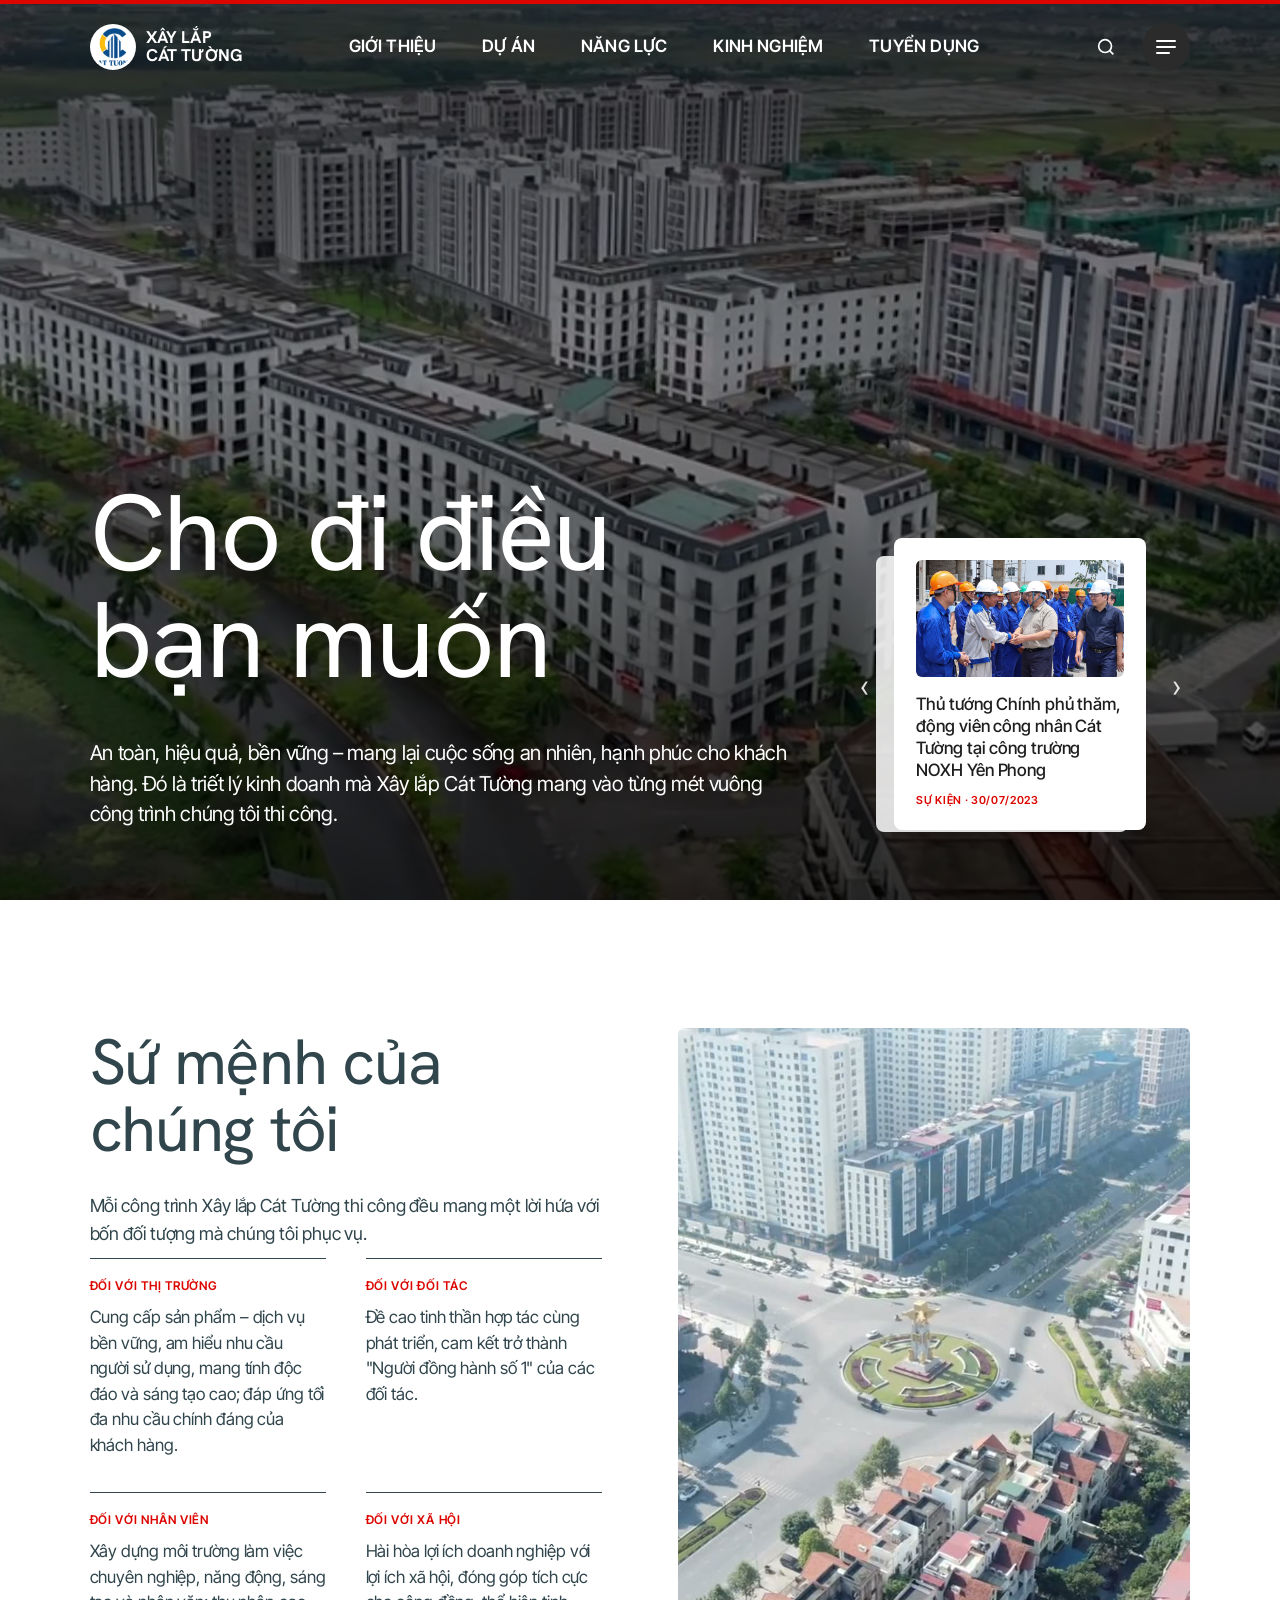
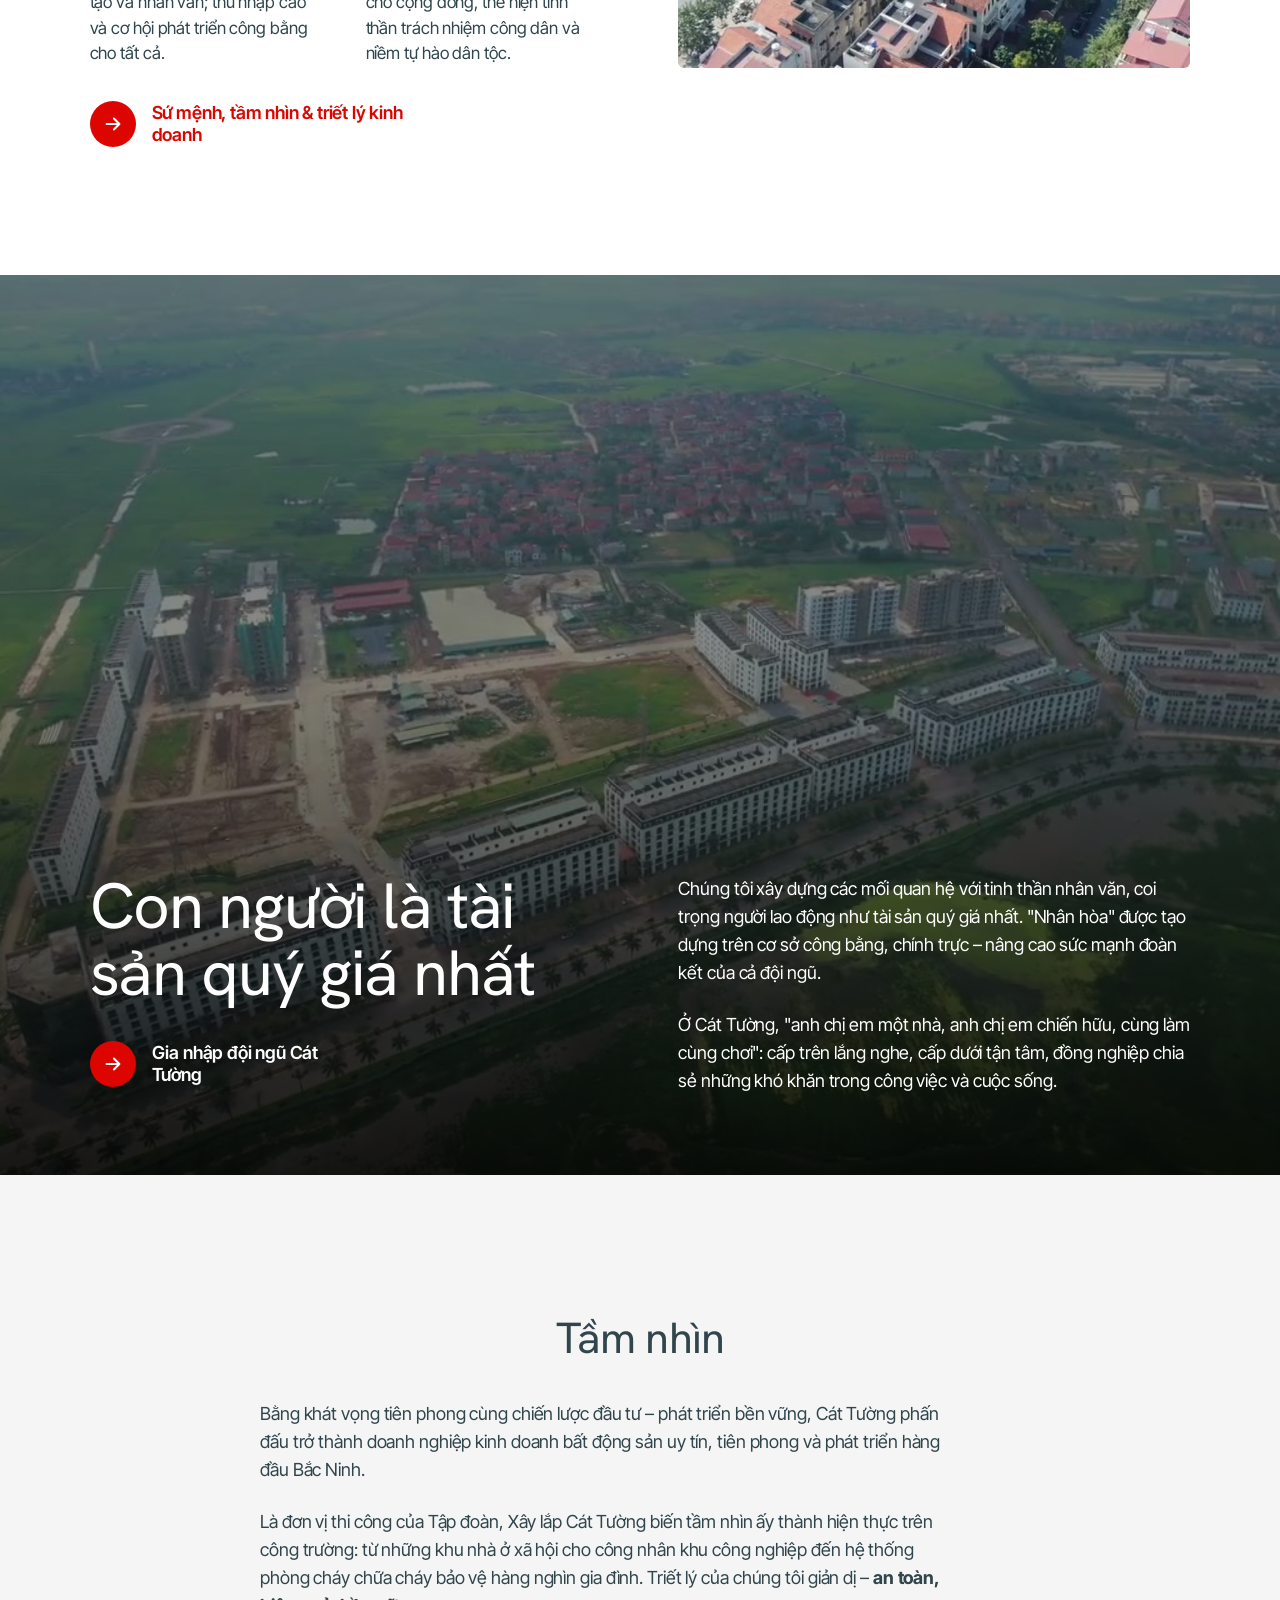
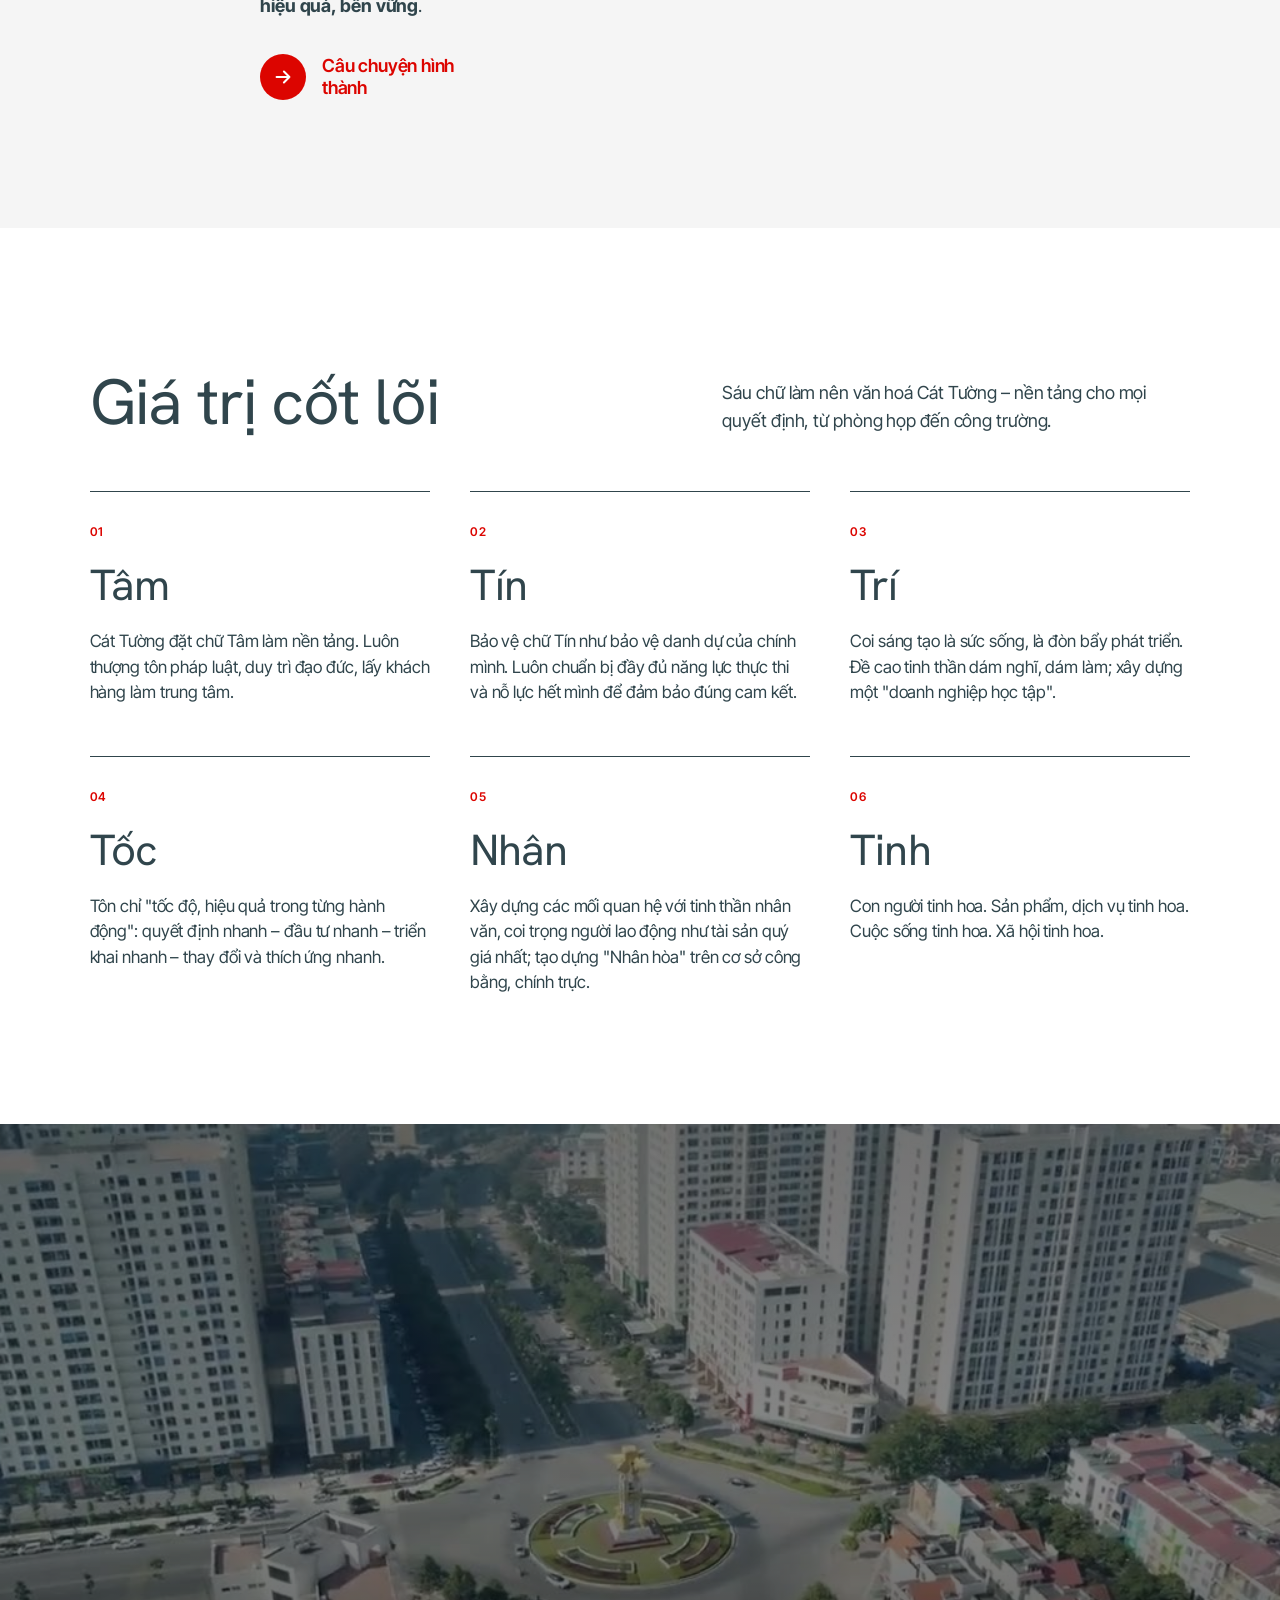
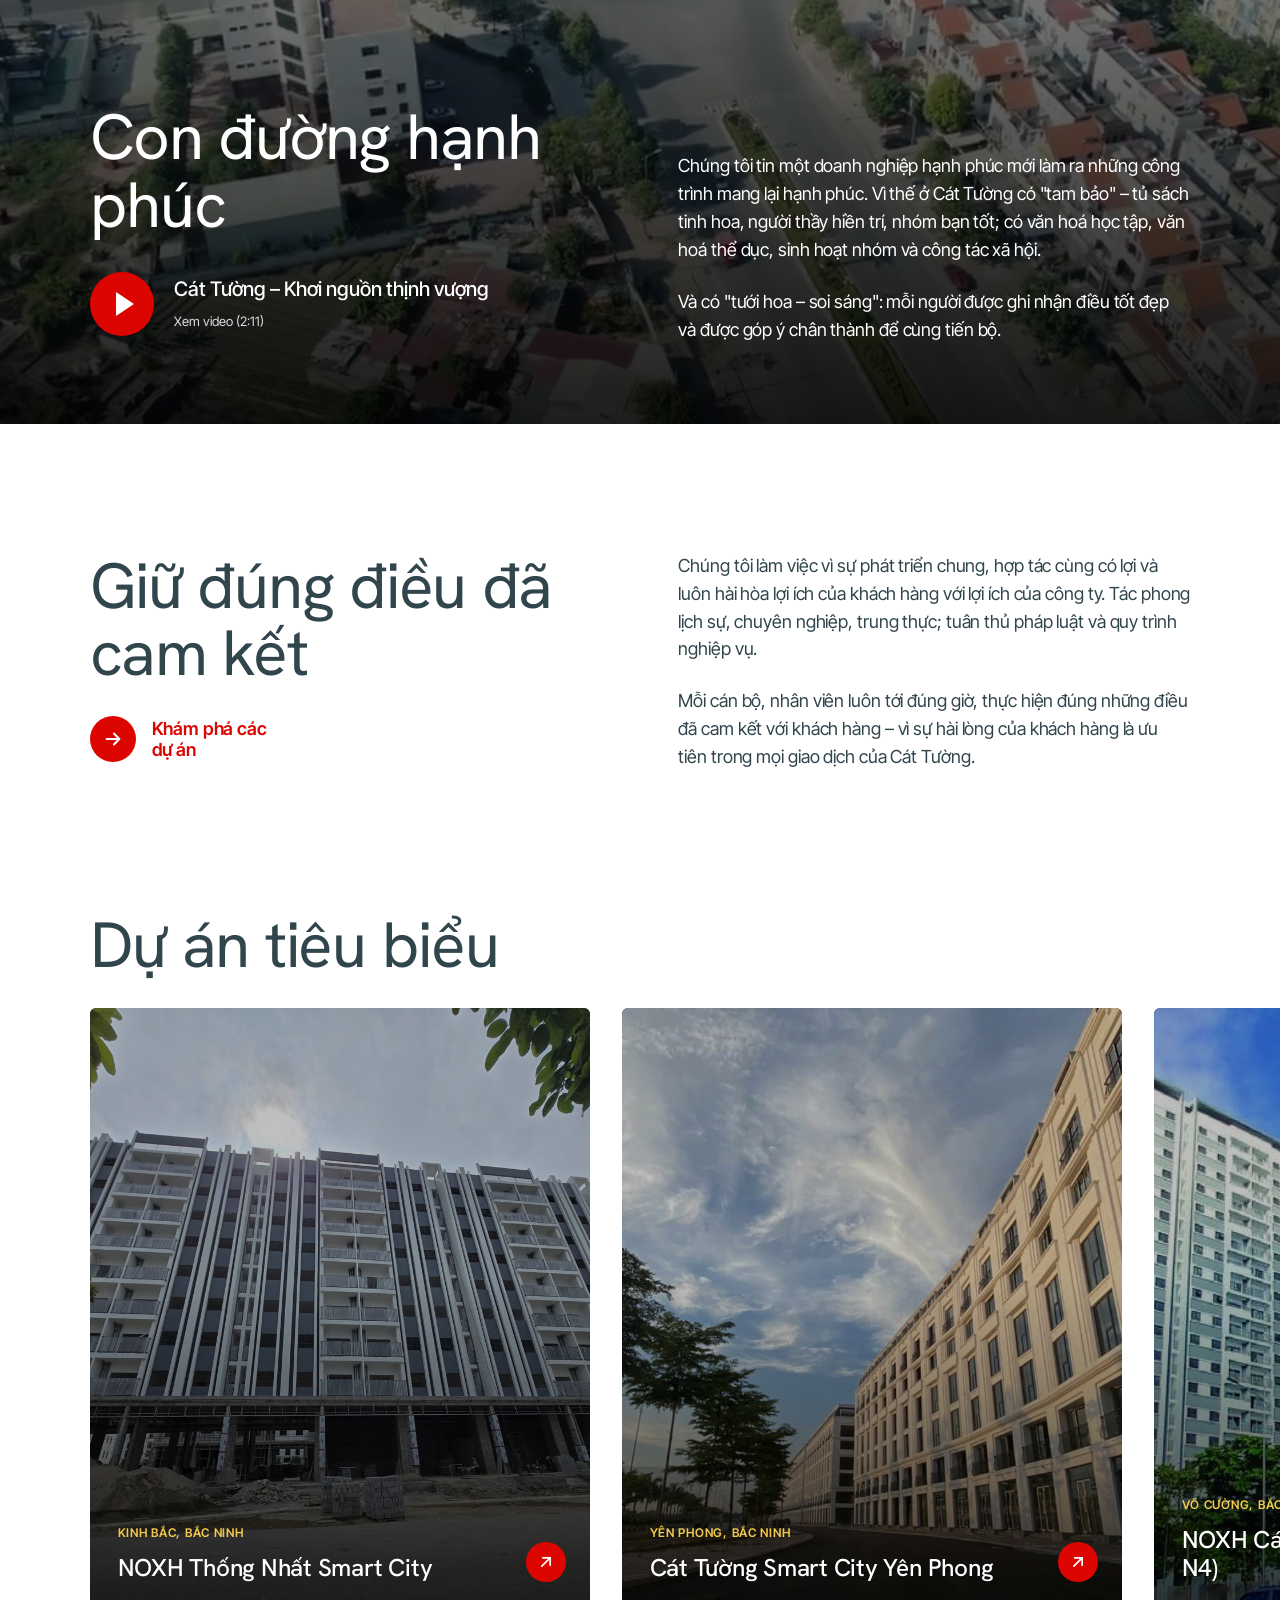
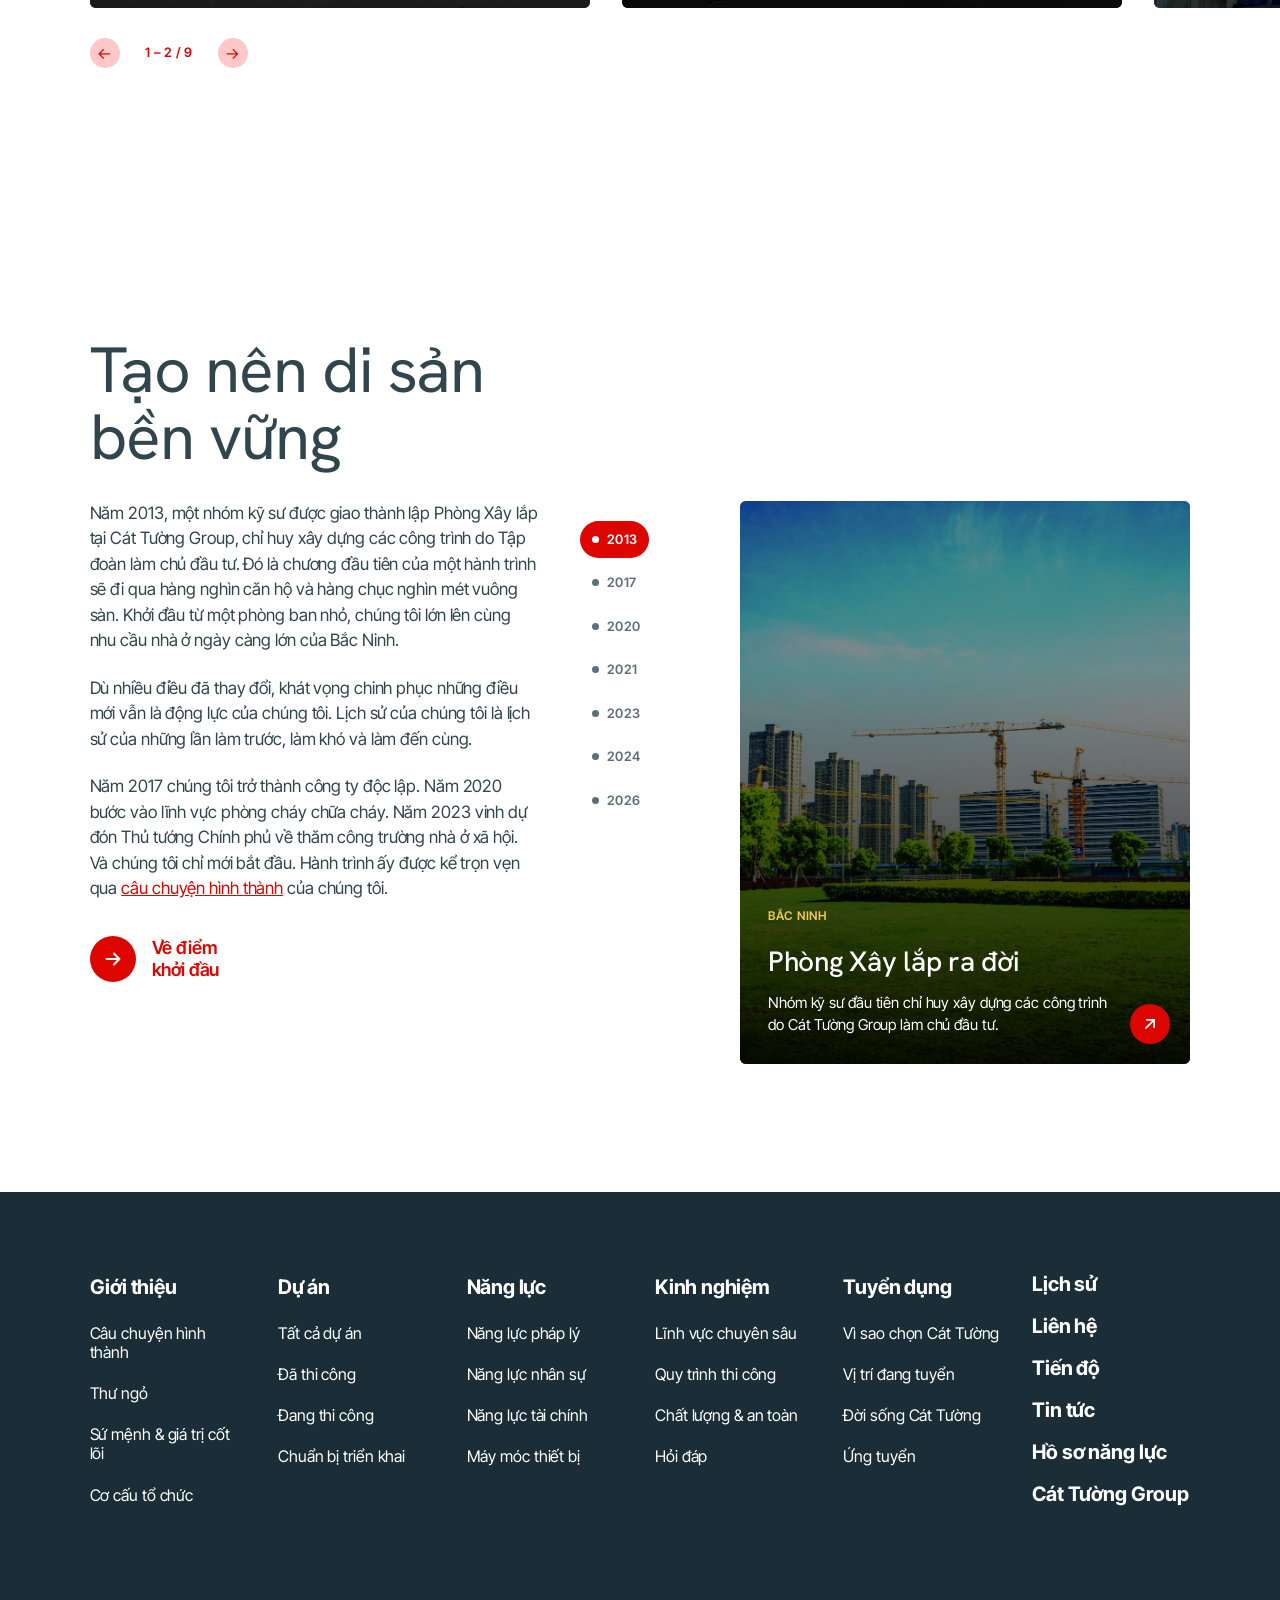
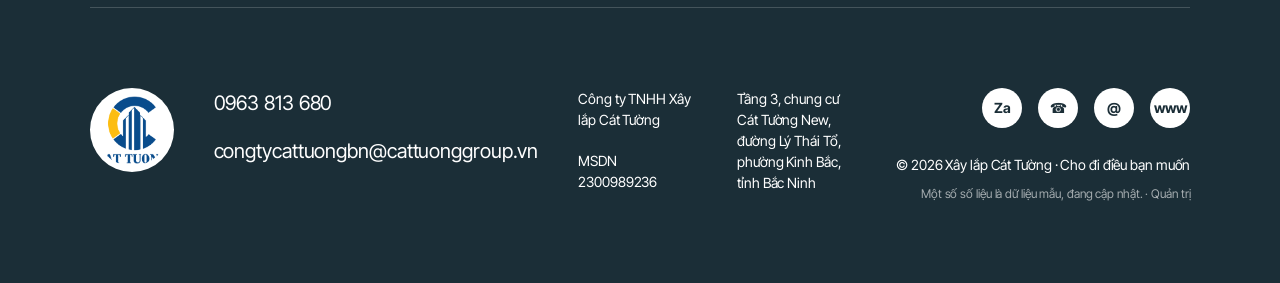
==== commit d7201850: "Hero video: cat bo watermark logo goc tren trai Co-Authored-By: Claude Opus 5.5 <noreply@anthropic.c" ====
--- a/index.html
+++ b/index.html
@@ -14,7 +14,7 @@
 
 <!-- 1. HERO: slogan -->
 <section class="hero">
-  <div class="hero-bg"><video autoplay muted loop playsinline poster="media/hero.jpg?v=2"><source src="media/hero.mp4?v=2" type="video/mp4"></video></div>
+  <div class="hero-bg"><video autoplay muted loop playsinline poster="media/hero.jpg?v=3"><source src="media/hero.mp4?v=3" type="video/mp4"></video></div>
   <div class="wrap hero-in">
     <div>
       <h1>Cho đi điều bạn muốn</h1>
